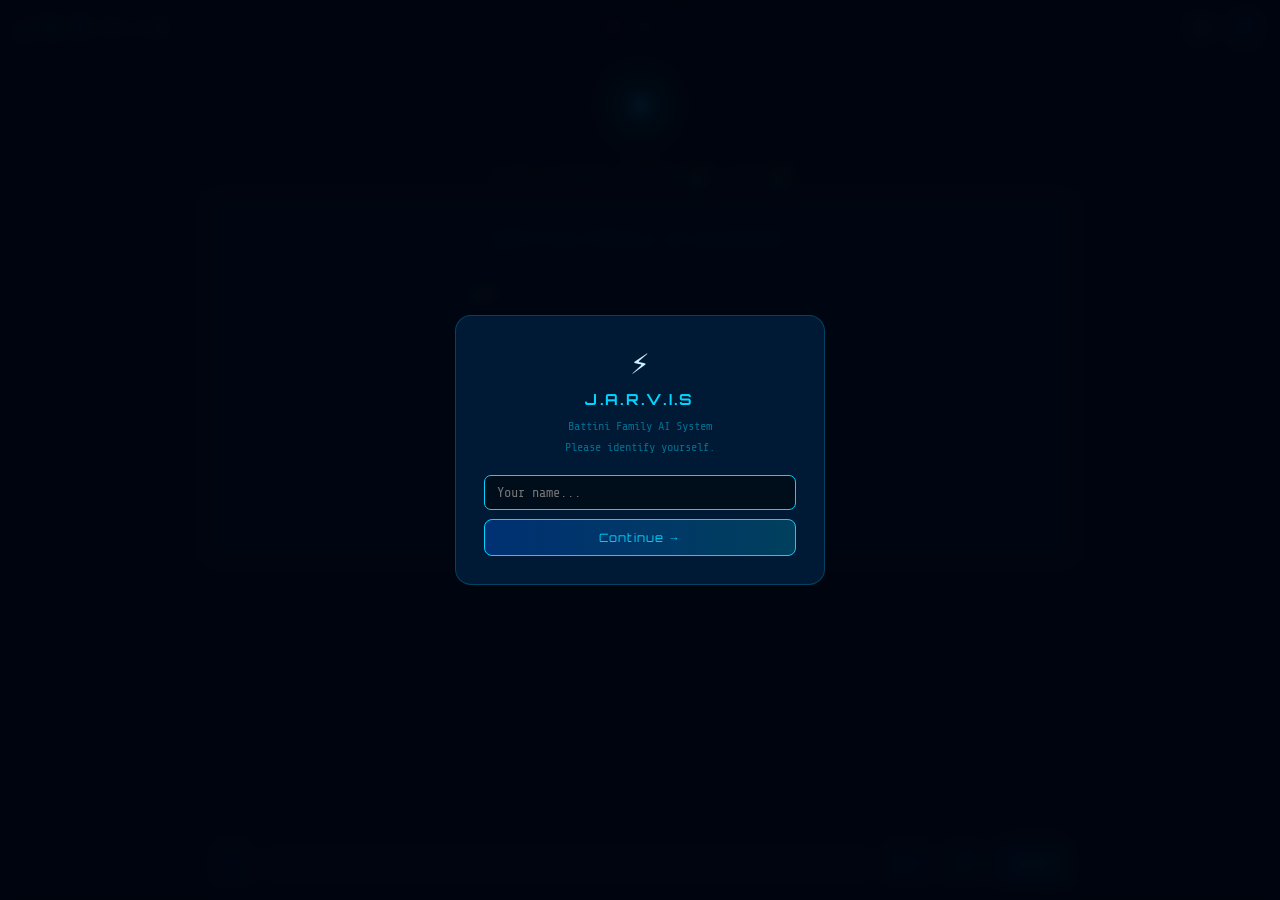
==== index.html @ 298acb07 "Update index.html to index_v7 Admin Tree added" ====
<!DOCTYPE html>
<html lang="en">
<head>
<meta charset="UTF-8">
<meta name="viewport" content="width=device-width, initial-scale=1.0">
<title>J.A.R.V.I.S — Battini Family</title>
<style>
@import url('https://fonts.googleapis.com/css2?family=Orbitron:wght@400;700;900&family=Share+Tech+Mono&display=swap');
*,*::before,*::after{box-sizing:border-box;margin:0;padding:0}
:root{
  --cyan:#00d4ff;--cyan2:#00fff7;--blue:#0066ff;--dark:#000a14;
  --panel:rgba(0,30,60,0.88);--border:rgba(0,212,255,0.22);
  --text:#c8f0ff;--dim:rgba(0,212,255,0.45);--green:#00ff88;
  --yellow:#ffd700;--red:#ff4466;--orange:#ff8c00;
}
body{background:var(--dark);color:var(--text);font-family:'Share Tech Mono',monospace;min-height:100vh;overflow-x:hidden;display:flex;flex-direction:column}
body.light-theme{--dark:#f0f4f8;--panel:rgba(255,255,255,0.92);--border:rgba(0,100,200,0.2);--text:#1a2a3a;--dim:rgba(0,100,200,0.5);--cyan:#0066cc;background:#f0f4f8}
body::before{content:'';position:fixed;inset:0;background-image:linear-gradient(rgba(0,212,255,0.035) 1px,transparent 1px),linear-gradient(90deg,rgba(0,212,255,0.035) 1px,transparent 1px);background-size:40px 40px;pointer-events:none;z-index:0;animation:gridMove 20s linear infinite}
body.light-theme::before{background-image:linear-gradient(rgba(0,100,200,0.04) 1px,transparent 1px),linear-gradient(90deg,rgba(0,100,200,0.04) 1px,transparent 1px)}
@keyframes gridMove{0%{background-position:0 0}100%{background-position:40px 40px}}
body::after{content:'';position:fixed;inset:0;background:repeating-linear-gradient(0deg,transparent,transparent 2px,rgba(0,0,0,0.04) 2px,rgba(0,0,0,0.04) 4px);pointer-events:none;z-index:1}

/* ── Header ── */
header{position:relative;z-index:10;padding:0 16px;height:54px;display:flex;align-items:center;justify-content:space-between;border-bottom:1px solid var(--border);background:rgba(0,5,15,0.97);backdrop-filter:blur(14px);flex-shrink:0}
body.light-theme header{background:rgba(230,240,255,0.97)}
.logo{font-family:'Orbitron',sans-serif;font-size:1.1rem;font-weight:900;letter-spacing:.28em;background:linear-gradient(90deg,var(--cyan),var(--blue));-webkit-background-clip:text;-webkit-text-fill-color:transparent}
.hdr-center{display:flex;align-items:center;gap:10px;font-size:.6rem;color:var(--dim);letter-spacing:.1em}
.dot-status{width:7px;height:7px;border-radius:50%;background:var(--green);box-shadow:0 0 7px var(--green);animation:pulse 2s infinite}
.dot-status.off{background:var(--red);box-shadow:0 0 7px var(--red);animation:none}
@keyframes pulse{0%,100%{opacity:1}50%{opacity:.4}}
.hdr-right{display:flex;align-items:center;gap:10px}
.menu-btn{width:38px;height:38px;border-radius:9px;border:1px solid var(--border);background:rgba(0,30,60,.8);color:var(--cyan);font-size:1.1rem;cursor:pointer;display:flex;align-items:center;justify-content:center;transition:all .2s;flex-shrink:0}
.menu-btn:hover{border-color:var(--cyan);background:rgba(0,212,255,.1);box-shadow:0 0 14px rgba(0,212,255,.2)}
.theme-btn{width:34px;height:34px;border-radius:8px;border:1px solid var(--border);background:rgba(0,30,60,.6);color:var(--dim);font-size:.85rem;cursor:pointer;display:flex;align-items:center;justify-content:center;transition:all .2s}
.theme-btn:hover{border-color:var(--cyan);color:var(--cyan)}

/* ── Side Drawer ── */
.drawer-overlay{position:fixed;inset:0;background:rgba(0,5,15,.7);z-index:190;display:none;backdrop-filter:blur(4px)}
.drawer-overlay.open{display:block}
.drawer{position:fixed;right:0;top:0;height:100vh;width:300px;background:rgba(0,8,22,.99);border-left:1px solid var(--border);z-index:195;transform:translateX(100%);transition:transform .28s cubic-bezier(.4,0,.2,1);display:flex;flex-direction:column;overflow:hidden}
.drawer.open{transform:none}
.drawer-head{padding:16px 18px;border-bottom:1px solid var(--border);display:flex;align-items:center;justify-content:space-between;flex-shrink:0}
.drawer-title{font-family:'Orbitron',sans-serif;font-size:.78rem;color:var(--cyan);letter-spacing:.15em}
.drawer-close{width:32px;height:32px;border-radius:7px;border:1px solid var(--border);background:none;color:var(--dim);font-size:1rem;cursor:pointer;display:flex;align-items:center;justify-content:center;transition:all .2s}
.drawer-close:hover{border-color:var(--red);color:var(--red)}
.drawer-body{flex:1;overflow-y:auto;padding:14px;scrollbar-width:thin;scrollbar-color:var(--border) transparent}
.drawer-section{margin-bottom:20px}
.drawer-section-title{font-size:.58rem;color:var(--dim);letter-spacing:.18em;padding:0 4px;margin-bottom:8px;text-transform:uppercase}
.drawer-items{display:flex;flex-direction:column;gap:4px}
.di{display:flex;align-items:center;gap:12px;padding:11px 13px;border-radius:10px;border:1px solid transparent;cursor:pointer;transition:all .18s}
.di:hover{background:rgba(0,212,255,.06);border-color:rgba(0,212,255,.15)}
.di:active{background:rgba(0,212,255,.1)}
.di-icon{font-size:1.05rem;width:24px;text-align:center;flex-shrink:0}
.di-label{font-size:.78rem;color:var(--text);flex:1}
.di-desc{font-size:.6rem;color:var(--dim);margin-top:2px}
.di.active-item{background:rgba(0,212,255,.07);border-color:rgba(0,212,255,.2)}
.di.admin-item{border-color:rgba(255,215,0,.1)}
.di.admin-item .di-label{color:var(--yellow)}
.di.admin-item:hover{background:rgba(255,215,0,.06);border-color:rgba(255,215,0,.25)}
.drawer-divider{height:1px;background:var(--border);margin:4px 0 16px}
.drawer-user{padding:12px 14px;background:rgba(0,212,255,.04);border:1px solid var(--border);border-radius:10px;margin-bottom:14px;display:flex;align-items:center;gap:11px}
.drawer-avatar{width:36px;height:36px;border-radius:50%;border:1px solid var(--cyan);background:rgba(0,212,255,.1);display:flex;align-items:center;justify-content:center;font-size:1rem;flex-shrink:0}
.drawer-user-info{}
.drawer-user-name{font-size:.78rem;color:var(--cyan);font-family:'Orbitron',monospace;letter-spacing:.06em}
.drawer-user-sub{font-size:.6rem;color:var(--dim);margin-top:2px}

/* ── Status row (inline in header) ── */
.status-row{display:flex;gap:8px;align-items:center;font-size:.6rem;color:var(--dim);letter-spacing:.07em}
.hbtn{display:none} /* hide old hbtns */

/* ── Modals ── */
.modal-overlay{position:fixed;inset:0;background:rgba(0,5,15,0.9);z-index:200;display:none;align-items:center;justify-content:center;backdrop-filter:blur(6px)}
.modal-overlay.open{display:flex}
.modal-box{background:rgba(0,15,35,0.98);border:1px solid var(--border);border-radius:14px;width:90%;max-width:460px;max-height:85vh;overflow:hidden;display:flex;flex-direction:column;box-shadow:0 0 50px rgba(0,212,255,.12);animation:slideIn .2s ease-out}
@keyframes slideIn{from{opacity:0;transform:translateY(-12px)}to{opacity:1;transform:none}}
.modal-head{padding:14px 18px;border-bottom:1px solid var(--border);display:flex;align-items:center;justify-content:space-between;flex-shrink:0}
.modal-title{font-family:'Orbitron',sans-serif;font-size:.82rem;color:var(--cyan);letter-spacing:.12em}
.modal-body{padding:16px 18px;overflow-y:auto;display:flex;flex-direction:column;gap:14px;scrollbar-width:thin;scrollbar-color:var(--border) transparent}
.close-btn{background:none;border:none;color:var(--dim);font-size:1.1rem;cursor:pointer;padding:0 4px;transition:color .2s}
.close-btn:hover{color:var(--red)}

/* ── Voice Engine ── */
.voice-list{display:flex;flex-direction:column;gap:5px;max-height:200px;overflow-y:auto;scrollbar-width:thin;scrollbar-color:var(--border) transparent}
.vi{display:flex;align-items:center;gap:8px;padding:8px 10px;border-radius:7px;cursor:pointer;border:1px solid transparent;transition:all .15s;background:rgba(0,0,0,.3)}
.vi:hover{border-color:rgba(0,212,255,.2);background:rgba(0,212,255,.05)}
.vi.sel{border-color:var(--cyan);background:rgba(0,212,255,.08)}
.vi-radio{width:9px;height:9px;border-radius:50%;border:1px solid var(--border);flex-shrink:0;transition:all .15s}
.vi.sel .vi-radio{background:var(--cyan);box-shadow:0 0 6px var(--cyan)}
.vi-info{flex:1;min-width:0}
.vi-name{font-size:.76rem;color:var(--text);white-space:nowrap;overflow:hidden;text-overflow:ellipsis}
.vi-meta{font-size:.6rem;color:var(--dim);margin-top:1px}
.vi-test{background:none;border:1px solid rgba(0,212,255,.2);border-radius:4px;color:var(--dim);font-size:.58rem;padding:2px 6px;cursor:pointer;font-family:'Share Tech Mono',monospace;transition:all .15s}
.vi-test:hover{border-color:var(--cyan);color:var(--cyan)}
.badge{font-size:.52rem;padding:2px 5px;border-radius:8px;flex-shrink:0}
.badge.best{background:rgba(0,255,136,.12);color:var(--green);border:1px solid rgba(0,255,136,.25)}
.badge.good{background:rgba(255,215,0,.1);color:var(--yellow);border:1px solid rgba(255,215,0,.2)}
.sec-label{font-size:.63rem;color:var(--dim);letter-spacing:.13em;margin-bottom:6px}
.slider-row{display:flex;align-items:center;gap:8px}
.slider-label{font-size:.67rem;color:var(--dim);min-width:55px}
.slider-val{font-size:.67rem;color:var(--cyan);min-width:28px;text-align:right}
input[type=range]{flex:1;-webkit-appearance:none;height:3px;background:linear-gradient(90deg,var(--cyan) var(--pct,50%),rgba(0,212,255,.15) var(--pct,50%));border-radius:3px;outline:none;cursor:pointer}
input[type=range]::-webkit-slider-thumb{-webkit-appearance:none;width:13px;height:13px;border-radius:50%;background:var(--cyan);box-shadow:0 0 5px var(--cyan);cursor:pointer}
.apply-btn{width:100%;padding:10px;background:linear-gradient(90deg,rgba(0,80,200,.3),rgba(0,212,255,.2));border:1px solid var(--cyan);border-radius:8px;color:var(--cyan);font-family:'Orbitron',sans-serif;font-size:.7rem;letter-spacing:.1em;cursor:pointer;transition:all .2s}
.apply-btn:hover{background:rgba(0,212,255,.2);box-shadow:0 0 16px rgba(0,212,255,.2)}

/* ── Owner Setup ── */
.owner-modal{position:fixed;inset:0;background:rgba(0,5,15,.93);z-index:300;display:flex;align-items:center;justify-content:center;backdrop-filter:blur(8px)}
.owner-card{background:var(--panel);border:1px solid var(--border);border-radius:16px;padding:28px;max-width:370px;width:90%;text-align:center}
.owner-card h2{font-family:'Orbitron',sans-serif;color:var(--cyan);font-size:.95rem;letter-spacing:.15em;margin-bottom:7px}
.owner-card p{color:var(--dim);font-size:.75rem;margin-bottom:18px;line-height:1.7}
.owner-input{width:100%;background:rgba(0,0,0,.5);border:1px solid var(--border);border-radius:7px;color:var(--cyan2);font-family:'Share Tech Mono',monospace;font-size:.85rem;padding:9px 12px;outline:none;margin-bottom:9px}
.owner-input:focus{border-color:var(--cyan)}
.owner-btn{width:100%;padding:10px;background:linear-gradient(90deg,rgba(0,100,255,.3),rgba(0,212,255,.2));border:1px solid var(--cyan);border-radius:8px;color:var(--cyan);font-family:'Orbitron',sans-serif;font-size:.72rem;letter-spacing:.1em;cursor:pointer;transition:all .2s}
.owner-btn:hover{background:rgba(0,212,255,.2);box-shadow:0 0 20px rgba(0,212,255,.2)}

/* ── Main ── */
main{flex:1;display:flex;flex-direction:column;max-width:900px;width:100%;margin:0 auto;padding:12px 14px;gap:10px;position:relative;z-index:5}
.arc-reactor{display:flex;justify-content:center;padding:4px 0 0}
.reactor-ring{width:70px;height:70px;border-radius:50%;border:2px solid var(--cyan);display:flex;align-items:center;justify-content:center;position:relative;animation:reactorGlow 3s ease-in-out infinite}
@keyframes reactorGlow{0%,100%{box-shadow:0 0 18px rgba(0,212,255,.3),inset 0 0 12px rgba(0,212,255,.1)}50%{box-shadow:0 0 42px rgba(0,212,255,.6),inset 0 0 28px rgba(0,212,255,.2)}}
.reactor-ring::before{content:'';position:absolute;inset:6px;border-radius:50%;border:1px solid rgba(0,212,255,.3)}
.reactor-core{width:25px;height:25px;border-radius:50%;background:radial-gradient(circle,#fff 0%,var(--cyan2) 30%,var(--blue) 70%,transparent 100%);box-shadow:0 0 18px var(--cyan2),0 0 36px var(--cyan)}
.reactor-ring.talking .reactor-core{animation:talkPulse .22s ease-in-out infinite alternate}
@keyframes talkPulse{from{transform:scale(.65);box-shadow:0 0 6px var(--cyan2)}to{transform:scale(1.4);box-shadow:0 0 32px var(--cyan2),0 0 55px var(--cyan)}}

.device-badge{text-align:center;font-size:.65rem;color:var(--dim);letter-spacing:.1em}
.device-badge span{color:var(--cyan)}
.admin-badge{display:inline-block;background:rgba(255,215,0,.1);border:1px solid rgba(255,215,0,.3);color:var(--yellow);font-size:.58rem;padding:1px 7px;border-radius:10px;margin-left:6px;letter-spacing:.08em}
.stats{display:flex;gap:12px;justify-content:center;font-size:.6rem;color:var(--dim);letter-spacing:.07em;flex-wrap:wrap}
.stats .val{color:var(--cyan)}

/* ── Chat ── */
.chat-window{flex:1;background:var(--panel);border:1px solid var(--border);border-radius:11px;padding:14px;min-height:280px;max-height:370px;overflow-y:auto;display:flex;flex-direction:column;gap:10px;backdrop-filter:blur(10px);scrollbar-width:thin;scrollbar-color:var(--border) transparent}
.chat-window::-webkit-scrollbar{width:3px}.chat-window::-webkit-scrollbar-thumb{background:var(--border);border-radius:3px}
.msg{display:flex;flex-direction:column;gap:4px;animation:msgIn .3s ease-out}
@keyframes msgIn{from{opacity:0;transform:translateY(7px)}to{opacity:1;transform:none}}
.msg-row{display:flex;gap:9px;align-items:flex-start}
.msg-label{font-family:'Orbitron',sans-serif;font-size:.56rem;font-weight:700;letter-spacing:.14em;padding-top:3px;min-width:54px;flex-shrink:0}
.msg.user .msg-label{color:#88ccff}.msg.jarvis .msg-label{color:var(--cyan)}
.msg-text{font-size:.83rem;line-height:1.65;color:var(--text)}
.msg.jarvis .msg-text{color:#e8f8ff}
.msg-feedback{display:flex;gap:6px;padding-left:63px;margin-top:2px}
.fb-btn{background:none;border:1px solid rgba(0,212,255,.15);border-radius:5px;color:var(--dim);font-size:.68rem;padding:2px 8px;cursor:pointer;transition:all .15s}
.fb-btn:hover{border-color:var(--cyan);color:var(--cyan)}
.fb-btn.active-pos{border-color:var(--green);color:var(--green);background:rgba(0,255,136,.08)}
.fb-btn.active-neg{border-color:var(--red);color:var(--red);background:rgba(255,68,102,.08)}
.thinking-dots span{animation:blink 1.2s ease-in-out infinite;color:var(--cyan)}
.thinking-dots span:nth-child(2){animation-delay:.2s}.thinking-dots span:nth-child(3){animation-delay:.4s}
@keyframes blink{0%,80%,100%{opacity:.2}40%{opacity:1}}

/* ── Reminder Toast ── */
.reminder-toast{position:fixed;top:70px;right:16px;z-index:500;display:flex;flex-direction:column;gap:8px;max-width:300px}
.toast{background:rgba(0,15,35,.97);border:1px solid var(--yellow);border-radius:10px;padding:12px 14px;animation:toastIn .3s ease-out;box-shadow:0 0 20px rgba(255,215,0,.2)}
@keyframes toastIn{from{opacity:0;transform:translateX(20px)}to{opacity:1;transform:none}}
.toast-title{font-family:'Orbitron',sans-serif;font-size:.62rem;color:var(--yellow);letter-spacing:.1em;margin-bottom:4px}
.toast-text{font-size:.75rem;color:var(--text);line-height:1.5}
.toast-close{position:absolute;top:8px;right:10px;background:none;border:none;color:var(--dim);cursor:pointer;font-size:.9rem}

/* ── Speaking ── */
.speaking-row{display:flex;align-items:center;justify-content:center;gap:10px;min-height:22px}
.speaking-indicator{display:none;align-items:center;gap:6px;font-size:.63rem;color:var(--cyan);letter-spacing:.1em}
.speaking-indicator.active{display:flex}
.voice-bars{display:flex;gap:3px;align-items:center;height:16px}
.voice-bar{width:3px;background:var(--cyan);border-radius:2px;transition:height .1s}

/* ── Image Preview ── */
.img-preview{display:none;position:relative;margin:4px 0}
.img-preview img{max-height:80px;border-radius:7px;border:1px solid var(--border)}
.img-preview .remove-img{position:absolute;top:2px;right:2px;background:rgba(255,68,102,.8);border:none;border-radius:50%;width:18px;height:18px;color:#fff;font-size:.65rem;cursor:pointer;display:flex;align-items:center;justify-content:center}

/* ── Quick Commands ── */
.quick-cmds{display:none} /* hidden — moved to drawer */
.qbtn{display:none}

/* ── FAB (floating action) ── */
.fab-wrap{display:flex;align-items:center;gap:8px;flex-shrink:0}
.fab{width:42px;height:42px;border-radius:11px;border:1px solid var(--border);background:rgba(0,30,60,.9);color:var(--cyan);font-size:1.15rem;cursor:pointer;display:flex;align-items:center;justify-content:center;transition:all .2s;flex-shrink:0}
.fab:hover{border-color:var(--cyan);background:rgba(0,212,255,.1);box-shadow:0 0 14px rgba(0,212,255,.2)}

/* ── Shortcut Grid (pops up above input) ── */
.shortcut-tray{position:fixed;bottom:70px;left:50%;transform:translateX(-50%) translateY(12px);width:calc(100% - 28px);max-width:860px;background:rgba(0,8,22,.98);border:1px solid var(--border);border-radius:16px;padding:16px;z-index:160;display:none;grid-template-columns:repeat(4,1fr);gap:8px;box-shadow:0 -4px 40px rgba(0,212,255,.1);backdrop-filter:blur(14px);animation:trayUp .2s ease-out}
@keyframes trayUp{from{opacity:0;transform:translateX(-50%) translateY(18px)}to{opacity:1;transform:translateX(-50%) translateY(0)}}
.shortcut-tray.open{display:grid}
.st-item{display:flex;flex-direction:column;align-items:center;gap:5px;padding:11px 6px;border-radius:11px;border:1px solid rgba(0,212,255,.1);background:rgba(0,25,55,.6);cursor:pointer;transition:all .18s}
.st-item:hover{border-color:rgba(0,212,255,.3);background:rgba(0,212,255,.07)}
.st-icon{font-size:1.2rem}
.st-label{font-size:.58rem;color:var(--dim);text-align:center;letter-spacing:.05em;white-space:nowrap}
.st-item:hover .st-label{color:var(--cyan)}

/* ── Input Bar ── */
.input-bar{position:fixed;bottom:0;left:0;right:0;z-index:100;padding:10px 14px 14px;background:rgba(0,5,15,.97);border-top:1px solid var(--border);backdrop-filter:blur(14px)}
.input-area{display:flex;gap:8px;align-items:center;max-width:860px;margin:0 auto}
#textInput{flex:1;background:rgba(0,20,45,.9);border:1px solid var(--border);border-radius:12px;color:var(--cyan2);font-family:'Share Tech Mono',monospace;font-size:.88rem;padding:12px 16px;outline:none;transition:all .2s;caret-color:var(--cyan)}
#textInput::placeholder{color:rgba(0,212,255,.25)}
#textInput:focus{border-color:var(--cyan);box-shadow:0 0 0 3px rgba(0,212,255,.07)}
.btn{width:44px;height:44px;border:1px solid var(--border);border-radius:11px;background:rgba(0,30,60,.9);color:var(--cyan);font-size:1rem;cursor:pointer;transition:all .2s;display:flex;align-items:center;justify-content:center;flex-shrink:0}
.btn:hover:not(:disabled){background:rgba(0,212,255,.1);border-color:var(--cyan);box-shadow:0 0 12px rgba(0,212,255,.15)}
.btn:disabled{opacity:.35;cursor:not-allowed}
#sendBtn{width:auto;padding:0 18px;font-family:'Orbitron',sans-serif;font-size:.65rem;font-weight:700;letter-spacing:.1em;background:linear-gradient(90deg,rgba(0,80,200,.4),rgba(0,212,255,.25));border-color:var(--cyan)}
#sendBtn:hover{background:linear-gradient(90deg,rgba(0,80,200,.6),rgba(0,212,255,.4));box-shadow:0 0 20px rgba(0,212,255,.2)}
#voiceBtn.listening{background:rgba(0,212,255,.15);border-color:var(--cyan);animation:vpulse 1s ease-in-out infinite}
@keyframes vpulse{0%,100%{box-shadow:0 0 7px rgba(0,212,255,.2)}50%{box-shadow:0 0 22px rgba(0,212,255,.5)}}
.img-btn{font-size:.95rem}

/* ── Panels (Todos / Notes / Memory) ── */
.side-panel{position:fixed;right:0;top:0;height:100vh;width:340px;background:rgba(0,12,28,.97);border-left:1px solid var(--border);z-index:150;transform:translateX(100%);transition:transform .3s ease;display:flex;flex-direction:column;backdrop-filter:blur(10px)}
.side-panel.open{transform:none}
.panel-head{padding:14px 16px;border-bottom:1px solid var(--border);display:flex;align-items:center;justify-content:space-between;flex-shrink:0}
.panel-title{font-family:'Orbitron',sans-serif;font-size:.78rem;color:var(--cyan);letter-spacing:.1em}
.panel-body{flex:1;overflow-y:auto;padding:14px;display:flex;flex-direction:column;gap:10px;scrollbar-width:thin;scrollbar-color:var(--border) transparent}
.todo-item{display:flex;align-items:center;gap:10px;padding:8px 10px;background:rgba(0,30,60,.5);border:1px solid var(--border);border-radius:8px}
.todo-item.done-item{opacity:.5}
.todo-check{width:16px;height:16px;border-radius:4px;border:1px solid var(--border);cursor:pointer;display:flex;align-items:center;justify-content:center;font-size:.7rem;flex-shrink:0;transition:all .15s}
.todo-check.checked{background:var(--green);border-color:var(--green);color:#000}
.todo-text{flex:1;font-size:.78rem;color:var(--text)}
.todo-item.done-item .todo-text{text-decoration:line-through;color:var(--dim)}
.panel-input-row{display:flex;gap:8px;padding:12px 14px;border-top:1px solid var(--border);flex-shrink:0}
.panel-input{flex:1;background:rgba(0,0,0,.4);border:1px solid var(--border);border-radius:7px;color:var(--cyan2);font-family:'Share Tech Mono',monospace;font-size:.8rem;padding:8px 11px;outline:none}
.panel-input:focus{border-color:var(--cyan)}
.panel-add-btn{background:rgba(0,212,255,.1);border:1px solid var(--cyan);border-radius:7px;color:var(--cyan);font-size:.75rem;padding:0 12px;cursor:pointer;font-family:'Orbitron',sans-serif;letter-spacing:.08em;transition:all .2s}
.panel-add-btn:hover{background:rgba(0,212,255,.2)}
.note-item{padding:10px;background:rgba(0,30,60,.5);border:1px solid var(--border);border-radius:8px}
.note-title{font-size:.72rem;color:var(--cyan);margin-bottom:4px}
.note-body{font-size:.76rem;color:var(--text);line-height:1.5}
.note-date{font-size:.58rem;color:var(--dim);margin-top:4px}
.reminder-item{padding:8px 10px;background:rgba(0,30,60,.5);border:1px solid var(--border);border-radius:8px;display:flex;justify-content:space-between;align-items:center}
.reminder-text{font-size:.76rem;color:var(--text)}
.reminder-time{font-size:.62rem;color:var(--yellow)}

/* ── Admin Panel (full screen) ── */
.admin-screen{position:fixed;inset:0;background:#00050f;z-index:300;display:none;flex-direction:column;overflow:hidden}
.admin-screen.open{display:flex}
.admin-topbar{height:52px;border-bottom:1px solid rgba(255,215,0,.2);display:flex;align-items:center;padding:0 20px;gap:16px;flex-shrink:0;background:rgba(0,3,10,.98)}
.admin-topbar-title{font-family:'Orbitron',sans-serif;font-size:.85rem;color:var(--yellow);letter-spacing:.2em;flex:1}
.admin-close{width:36px;height:36px;border-radius:8px;border:1px solid rgba(255,215,0,.2);background:none;color:var(--yellow);font-size:1rem;cursor:pointer;display:flex;align-items:center;justify-content:center;transition:all .2s}
.admin-close:hover{background:rgba(255,68,102,.15);border-color:var(--red);color:var(--red)}
.admin-tabs{display:flex;gap:0;border-bottom:1px solid rgba(255,215,0,.15);flex-shrink:0;padding:0 20px;background:rgba(0,3,10,.9)}
.atab{padding:11px 18px;font-family:'Share Tech Mono',monospace;font-size:.68rem;color:rgba(255,215,0,.4);letter-spacing:.1em;cursor:pointer;border-bottom:2px solid transparent;transition:all .2s;white-space:nowrap}
.atab:hover{color:rgba(255,215,0,.7)}
.atab.on{color:var(--yellow);border-bottom-color:var(--yellow)}
.admin-content{flex:1;overflow-y:auto;padding:20px;scrollbar-width:thin;scrollbar-color:rgba(255,215,0,.2) transparent}
.admin-tab-panel{display:none}
.admin-tab-panel.on{display:block}

/* Stat cards */
.ast-grid{display:grid;grid-template-columns:repeat(4,1fr);gap:12px;margin-bottom:24px}
@media(max-width:600px){.ast-grid{grid-template-columns:repeat(2,1fr)}}
.ast-card{background:rgba(255,215,0,.04);border:1px solid rgba(255,215,0,.15);border-radius:12px;padding:16px;text-align:center;transition:all .2s}
.ast-card:hover{border-color:rgba(255,215,0,.3);background:rgba(255,215,0,.07)}
.ast-num{font-family:'Orbitron',sans-serif;font-size:1.6rem;color:var(--yellow);margin-bottom:4px}
.ast-lbl{font-size:.6rem;color:rgba(255,215,0,.5);letter-spacing:.12em}

/* User Tree */
.tree-wrap{background:rgba(0,3,10,.7);border:1px solid rgba(255,215,0,.12);border-radius:14px;padding:20px;margin-bottom:20px}
.tree-title{font-family:'Orbitron',sans-serif;font-size:.72rem;color:var(--yellow);letter-spacing:.15em;margin-bottom:18px;display:flex;align-items:center;gap:8px}
.tree-root{display:flex;flex-direction:column;gap:0}
.tree-family-node{margin-bottom:4px}
.tree-node{display:flex;align-items:center;gap:0;position:relative}
.tree-connector{display:flex;flex-direction:column;align-items:center;width:28px;flex-shrink:0}
.tree-vline{width:1px;background:rgba(255,215,0,.2);flex:1;min-height:12px}
.tree-hline{width:20px;height:1px;background:rgba(255,215,0,.2);margin-bottom:0}
.tree-dot{width:7px;height:7px;border-radius:50%;border:1px solid var(--yellow);background:rgba(255,215,0,.2);flex-shrink:0;margin:0 6px}
.tree-card{flex:1;background:rgba(255,215,0,.04);border:1px solid rgba(255,215,0,.1);border-radius:10px;padding:11px 14px;margin:3px 0;cursor:pointer;transition:all .2s;display:flex;align-items:center;gap:12px}
.tree-card:hover{border-color:rgba(255,215,0,.35);background:rgba(255,215,0,.08)}
.tree-card.online{border-color:rgba(0,255,136,.3);background:rgba(0,255,136,.04)}
.tree-card.unknown-user{border-color:rgba(255,100,0,.3);background:rgba(255,100,0,.04)}
.tc-avatar{width:36px;height:36px;border-radius:50%;display:flex;align-items:center;justify-content:center;font-size:1rem;flex-shrink:0;border:1px solid rgba(255,215,0,.2);background:rgba(255,215,0,.06)}
.tc-avatar.online-av{border-color:rgba(0,255,136,.4);background:rgba(0,255,136,.08)}
.tc-info{flex:1;min-width:0}
.tc-name{font-size:.8rem;color:var(--yellow);margin-bottom:2px;font-family:'Orbitron',sans-serif;font-size:.72rem;letter-spacing:.06em}
.tc-role{font-size:.62rem;color:rgba(255,215,0,.5);margin-bottom:3px}
.tc-device{font-size:.6rem;color:rgba(0,212,255,.5)}
.tc-right{display:flex;flex-direction:column;align-items:flex-end;gap:4px;flex-shrink:0}
.tc-badge{font-size:.55rem;padding:2px 8px;border-radius:8px;white-space:nowrap}
.tc-badge.online{background:rgba(0,255,136,.1);border:1px solid rgba(0,255,136,.25);color:#00ff88}
.tc-badge.offline{background:rgba(0,212,255,.06);border:1px solid rgba(0,212,255,.15);color:var(--dim)}
.tc-badge.admin{background:rgba(255,215,0,.12);border:1px solid rgba(255,215,0,.3);color:var(--yellow)}
.tc-badge.unknown{background:rgba(255,100,0,.1);border:1px solid rgba(255,100,0,.25);color:#ff8844}
.tc-msgs{font-size:.6rem;color:var(--dim)}
.tree-devices{margin-left:28px;display:flex;flex-direction:column;gap:3px;padding-left:14px;border-left:1px dashed rgba(255,215,0,.12)}
.td-item{display:flex;align-items:center;gap:9px;padding:7px 10px;border-radius:8px;background:rgba(0,10,25,.5);border:1px solid rgba(0,212,255,.08);transition:all .2s}
.td-item:hover{border-color:rgba(0,212,255,.2)}
.td-icon{font-size:.85rem;width:20px;text-align:center}
.td-info{flex:1;min-width:0}
.td-name{font-size:.73rem;color:var(--text)}
.td-id{font-size:.57rem;color:var(--dim);font-family:monospace}
.td-last{font-size:.57rem;color:rgba(0,212,255,.4)}
.expand-btn{background:none;border:1px solid rgba(255,215,0,.15);border-radius:5px;color:rgba(255,215,0,.5);font-size:.6rem;padding:2px 7px;cursor:pointer;transition:all .2s;white-space:nowrap}
.expand-btn:hover{border-color:var(--yellow);color:var(--yellow)}

/* Controls */
.admin-controls{display:grid;grid-template-columns:1fr 1fr;gap:10px;margin-bottom:20px}
@media(max-width:500px){.admin-controls{grid-template-columns:1fr}}
.ac-btn{padding:13px 16px;border-radius:11px;border:1px solid rgba(255,215,0,.18);background:rgba(255,215,0,.04);color:rgba(255,215,0,.8);font-family:'Share Tech Mono',monospace;font-size:.72rem;cursor:pointer;transition:all .2s;text-align:left;display:flex;align-items:center;gap:10px}
.ac-btn:hover{border-color:rgba(255,215,0,.4);background:rgba(255,215,0,.09)}
.ac-btn.danger{border-color:rgba(255,68,102,.2);color:rgba(255,68,102,.8)}
.ac-btn.danger:hover{background:rgba(255,68,102,.08);border-color:var(--red)}
.ac-btn-icon{font-size:1.1rem;flex-shrink:0}
.ac-btn-text{}
.ac-btn-label{font-size:.73rem;margin-bottom:2px}
.ac-btn-sub{font-size:.6rem;color:rgba(255,255,255,.3)}
.announce-box{background:rgba(255,215,0,.04);border:1px solid rgba(255,215,0,.15);border-radius:12px;padding:16px;margin-bottom:20px}
.announce-title{font-family:'Orbitron',sans-serif;font-size:.7rem;color:var(--yellow);letter-spacing:.12em;margin-bottom:12px}
.announce-input{width:100%;background:rgba(0,0,0,.4);border:1px solid rgba(255,215,0,.2);border-radius:8px;color:#ffe066;font-family:'Share Tech Mono',monospace;font-size:.82rem;padding:10px 13px;outline:none;margin-bottom:10px;resize:none}
.announce-input:focus{border-color:var(--yellow)}
.announce-send{padding:10px 20px;background:rgba(255,215,0,.12);border:1px solid rgba(255,215,0,.3);border-radius:8px;color:var(--yellow);font-family:'Orbitron',sans-serif;font-size:.65rem;letter-spacing:.1em;cursor:pointer;transition:all .2s}
.announce-send:hover{background:rgba(255,215,0,.22)}

/* stat section */
.admin-section{padding:12px;background:rgba(255,215,0,.04);border:1px solid rgba(255,215,0,.15);border-radius:10px}
.admin-section h3{font-family:'Orbitron',sans-serif;font-size:.7rem;color:var(--yellow);letter-spacing:.12em;margin-bottom:10px}
.admin-btn{width:100%;padding:8px;background:rgba(255,215,0,.08);border:1px solid rgba(255,215,0,.2);border-radius:7px;color:var(--yellow);font-family:'Share Tech Mono',monospace;font-size:.72rem;cursor:pointer;margin-bottom:6px;transition:all .2s;text-align:left}
.admin-btn:hover{background:rgba(255,215,0,.15);border-color:var(--yellow)}
.stat-grid{display:grid;grid-template-columns:1fr 1fr;gap:8px}
.stat-box{background:rgba(0,30,60,.5);border:1px solid var(--border);border-radius:8px;padding:10px;text-align:center}
.stat-num{font-family:'Orbitron',sans-serif;font-size:1.2rem;color:var(--cyan)}
.stat-lbl{font-size:.58rem;color:var(--dim);margin-top:3px}

/* ── Private Mode indicator ── */
.private-indicator{display:none;align-items:center;gap:5px;font-size:.62rem;color:var(--orange);letter-spacing:.08em}
.private-indicator.active{display:flex}


/* ── Music ── */
.music-menu-overlay{position:fixed;inset:0;background:rgba(0,5,15,.88);z-index:170;display:none;align-items:flex-end;justify-content:center;backdrop-filter:blur(7px)}
.music-menu-overlay.open{display:flex}
.music-menu-card{background:rgba(0,10,25,.99);border:1px solid var(--border);border-radius:18px 18px 0 0;width:100%;max-width:520px;padding:22px 18px 34px;animation:slideUp .25s ease-out}
@keyframes slideUp{from{transform:translateY(40px);opacity:0}to{transform:none;opacity:1}}
.music-menu-title{font-family:'Orbitron',sans-serif;font-size:.88rem;color:var(--cyan);letter-spacing:.16em;text-align:center;margin-bottom:5px}
.music-menu-sub{font-size:.68rem;color:var(--dim);text-align:center;margin-bottom:20px}
.music-options{display:flex;flex-direction:column;gap:10px}
.music-option{display:flex;align-items:center;gap:14px;padding:15px 16px;background:rgba(0,30,60,.6);border:1px solid var(--border);border-radius:12px;cursor:pointer;transition:all .2s}
.music-option:hover{border-color:var(--cyan);background:rgba(0,212,255,.07);transform:translateX(5px)}
.mo-icon{font-size:1.5rem;width:38px;text-align:center;flex-shrink:0}
.mo-info{flex:1}
.mo-name{font-family:'Orbitron',sans-serif;font-size:.74rem;color:var(--cyan);letter-spacing:.08em;margin-bottom:3px}
.mo-desc{font-size:.66rem;color:var(--dim);line-height:1.5}
.mo-arrow{color:var(--border);font-size:1rem;flex-shrink:0}
.music-option:hover .mo-arrow{color:var(--cyan)}
.music-screen{position:fixed;inset:0;background:rgba(0,8,20,.98);z-index:175;display:none;flex-direction:column}
.music-screen.open{display:flex}
.ms-head{padding:13px 16px;border-bottom:1px solid var(--border);display:flex;align-items:center;gap:12px;flex-shrink:0;background:rgba(0,5,15,.95)}
.ms-back{background:rgba(0,30,60,.8);border:1px solid var(--border);border-radius:7px;color:var(--cyan);font-size:.78rem;padding:6px 13px;cursor:pointer;font-family:'Share Tech Mono',monospace;transition:all .2s}
.ms-back:hover{border-color:var(--cyan)}
.ms-title{font-family:'Orbitron',sans-serif;font-size:.8rem;color:var(--cyan);letter-spacing:.12em;flex:1}
.ms-body{flex:1;overflow-y:auto;padding:16px;display:flex;flex-direction:column;gap:14px;scrollbar-width:thin;scrollbar-color:var(--border) transparent}
.vsbar{display:flex;align-items:center;gap:11px;background:rgba(0,30,60,.7);border:1px solid var(--border);border-radius:13px;padding:12px 14px;transition:border-color .2s}
.vsbar.on{border-color:var(--cyan);box-shadow:0 0 20px rgba(0,212,255,.12)}
.vsb-mic{width:44px;height:44px;border-radius:50%;border:2px solid var(--cyan);background:rgba(0,212,255,.1);display:flex;align-items:center;justify-content:center;font-size:1.15rem;cursor:pointer;transition:all .2s;flex-shrink:0}
.vsb-mic:hover,.vsb-mic.on{background:rgba(0,212,255,.22);box-shadow:0 0 18px rgba(0,212,255,.35)}
.vsb-mic.on{animation:micGlow .7s ease-in-out infinite alternate}
@keyframes micGlow{from{box-shadow:0 0 8px rgba(0,212,255,.3)}to{box-shadow:0 0 26px rgba(0,212,255,.75)}}
.vsb-mid{flex:1;min-width:0}
.vsb-lbl{font-size:.6rem;color:var(--dim);letter-spacing:.1em;margin-bottom:4px}
.vsb-q{font-size:.88rem;color:var(--cyan2);min-height:22px;white-space:nowrap;overflow:hidden;text-overflow:ellipsis}
.vsb-go{background:linear-gradient(90deg,rgba(0,80,200,.4),rgba(0,212,255,.2));border:1px solid var(--cyan);border-radius:8px;color:var(--cyan);font-family:'Orbitron',sans-serif;font-size:.6rem;padding:9px 12px;cursor:pointer;letter-spacing:.08em;white-space:nowrap;display:none;transition:all .2s}
.vsb-go:hover{background:rgba(0,212,255,.25)}
.chips{display:flex;flex-wrap:wrap;gap:7px}
.chip{background:rgba(0,30,60,.6);border:1px solid rgba(0,212,255,.13);border-radius:20px;color:var(--dim);font-family:'Share Tech Mono',monospace;font-size:.67rem;padding:5px 13px;cursor:pointer;transition:all .2s;white-space:nowrap}
.chip:hover{border-color:var(--cyan);color:var(--cyan2);background:rgba(0,212,255,.08)}
.ms-input{width:100%;background:rgba(0,0,0,.5);border:1px solid var(--border);border-radius:9px;color:var(--cyan2);font-family:'Share Tech Mono',monospace;font-size:.85rem;padding:11px 14px;outline:none;transition:border-color .2s}
.ms-input:focus{border-color:var(--cyan)}
.ms-row{display:flex;gap:8px}
.ms-btn{background:rgba(0,212,255,.1);border:1px solid var(--cyan);border-radius:9px;color:var(--cyan);font-family:'Orbitron',sans-serif;font-size:.62rem;padding:0 16px;cursor:pointer;letter-spacing:.08em;white-space:nowrap;transition:all .2s}
.ms-btn:hover{background:rgba(0,212,255,.2)}
.ms-btn.yt{background:rgba(255,68,68,.12);border-color:rgba(255,68,68,.4);color:#ff6666}
.ms-btn.yt:hover{background:rgba(255,68,68,.2)}
.np-box{background:rgba(0,212,255,.05);border:1px solid rgba(0,212,255,.18);border-radius:13px;padding:14px;display:none;flex-direction:column;gap:10px}
.np-box.on{display:flex}
.np-top{display:flex;align-items:center;gap:12px}
.np-art{width:54px;height:54px;border-radius:9px;background:rgba(0,30,60,.8);flex-shrink:0;object-fit:cover}
.np-inf{flex:1;min-width:0}
.np-song{font-size:.84rem;color:var(--text);white-space:nowrap;overflow:hidden;text-overflow:ellipsis}
.np-artist{font-size:.64rem;color:var(--dim);margin-top:2px}
.np-badge{font-size:.57rem;padding:2px 8px;border-radius:8px;background:rgba(0,255,136,.1);border:1px solid rgba(0,255,136,.2);color:#00ff88;flex-shrink:0;white-space:nowrap}
audio.jarvis-audio{width:100%;accent-color:var(--cyan)}
.np-ctrl{display:flex;gap:8px;justify-content:center}
.npc{background:rgba(0,30,60,.7);border:1px solid var(--border);border-radius:8px;color:var(--cyan);font-size:.9rem;padding:7px 16px;cursor:pointer;transition:all .18s}
.npc:hover{border-color:var(--cyan);background:rgba(0,212,255,.12)}
.np-note{font-size:.59rem;color:var(--dim);text-align:center}
.song-list{display:flex;flex-direction:column;gap:8px}
.si{display:flex;align-items:center;gap:11px;padding:11px 13px;background:rgba(0,25,55,.6);border:1px solid var(--border);border-radius:11px;transition:all .2s}
.si:hover{border-color:rgba(0,212,255,.3);background:rgba(0,212,255,.05)}
.si-art{width:46px;height:46px;border-radius:7px;object-fit:cover;flex-shrink:0;background:rgba(0,30,60,.8)}
.si-inf{flex:1;min-width:0}
.si-name{font-size:.79rem;color:var(--text);white-space:nowrap;overflow:hidden;text-overflow:ellipsis;margin-bottom:3px}
.si-meta{font-size:.62rem;color:var(--dim)}
.si-btns{display:flex;gap:6px;flex-shrink:0}
.sib{background:none;border:1px solid var(--border);border-radius:6px;font-size:.67rem;padding:4px 9px;cursor:pointer;transition:all .15s;font-family:'Share Tech Mono',monospace;white-space:nowrap}
.sib.p{color:#00ff88;border-color:rgba(0,255,136,.25)}.sib.p:hover{background:rgba(0,255,136,.08);border-color:#00ff88}
.sib.y{color:#ff6666;border-color:rgba(255,68,68,.25)}.sib.y:hover{background:rgba(255,68,68,.08);border-color:#ff4444}

main{padding-bottom:80px}
@media(max-width:480px){.logo{font-size:.95rem}.chat-window{min-height:300px;max-height:calc(100vh - 220px)}.side-panel{width:100%}.shortcut-tray{grid-template-columns:repeat(4,1fr)}}
</style>
</head>
<body>

<!-- Owner Setup -->
<div class="owner-modal" id="ownerModal">

  <!-- Step 1: Name entry -->
  <div class="owner-card" id="setupStep1">
    <div style="font-size:2rem;margin-bottom:8px">⚡</div>
    <h2>J.A.R.V.I.S</h2>
    <p>Battini Family AI System<br>Please identify yourself.</p>
    <input class="owner-input" id="ownerName" placeholder="Your name..." maxlength="30" autofocus/>
    <button class="owner-btn" onclick="checkIdentity()">Continue →</button>
  </div>

  <!-- Step 2a: Known family — confirm device name -->
  <div class="owner-card" id="setupStep2Known" style="display:none">
    <div style="font-size:2rem;margin-bottom:8px" id="knownEmoji">👋</div>
    <h2 id="knownTitle">Welcome!</h2>
    <p id="knownSubtitle">Good to have you. What should I call this device?</p>
    <input class="owner-input" id="deviceNick" placeholder="Device name (e.g. Dad's Samsung)" maxlength="40"/>
    <button class="owner-btn" id="knownConfirmBtn" onclick="confirmKnown()">⚡ Start JARVIS</button>
  </div>

  <!-- Step 2b: Unknown user — questioning flow -->
  <div class="owner-card" id="setupStep2Unknown" style="display:none">
    <div style="font-size:1.8rem;margin-bottom:8px">🔍</div>
    <h2>Hold On...</h2>
    <p id="unknownQ1">I don't recognise you. How do you know the Battini family?</p>
    <div id="relationBtns" style="display:flex;flex-direction:column;gap:8px;margin-bottom:12px">
      <button class="owner-btn" style="background:rgba(0,212,255,.08);font-size:.7rem" onclick="setRelation('relative')">👨‍👩‍👧 Relative / Extended family</button>
      <button class="owner-btn" style="background:rgba(0,212,255,.08);font-size:.7rem" onclick="setRelation('friend')">🤝 Friend of the family</button>
      <button class="owner-btn" style="background:rgba(0,212,255,.08);font-size:.7rem" onclick="setRelation('guest')">🏠 Guest / Visitor</button>
      <button class="owner-btn" style="background:rgba(0,212,255,.08);font-size:.7rem" onclick="setRelation('other')">❓ Other</button>
    </div>
  </div>

  <!-- Step 3: Unknown — relation details -->
  <div class="owner-card" id="setupStep3Unknown" style="display:none">
    <div style="font-size:1.8rem;margin-bottom:8px">📝</div>
    <h2>One More Thing</h2>
    <p id="unknownRelDetail">Which family member do you know?</p>
    <input class="owner-input" id="unknownRelName" placeholder="e.g. I know Lucky, or Krishna uncle..." maxlength="60"/>
    <input class="owner-input" id="deviceNickUnknown" placeholder="Device name (optional)" maxlength="40" style="margin-top:6px"/>
    <button class="owner-btn" onclick="confirmUnknown()">Continue →</button>
  </div>

</div>

<!-- Voice Engine Modal -->
<div class="modal-overlay" id="veOverlay" onclick="closeModal('veOverlay',event)">
  <div class="modal-box" id="veModal">
    <div class="modal-head">
      <div class="modal-title">🔊 VOICE ENGINE</div>
      <button class="close-btn" onclick="closeModalDirect('veOverlay')">✕</button>
    </div>
    <div class="modal-body">
      <div><div class="sec-label">SELECT VOICE</div><div class="voice-list" id="voiceList"><div style="color:var(--dim);font-size:.75rem">Loading voices...</div></div></div>
      <div><div class="sec-label">PITCH</div><div class="slider-row"><span class="slider-label">Low ←</span><input type="range" id="pitchSlider" min="0.5" max="1.5" step="0.05" value="0.75" oninput="updateSlider(this,'pitchVal')"><span class="slider-val" id="pitchVal">0.75</span></div></div>
      <div><div class="sec-label">SPEED</div><div class="slider-row"><span class="slider-label">Slow ←</span><input type="range" id="rateSlider" min="0.5" max="1.5" step="0.05" value="0.88" oninput="updateSlider(this,'rateVal')"><span class="slider-val" id="rateVal">0.88</span></div></div>
      <div><div class="sec-label">VOLUME</div><div class="slider-row"><span class="slider-label">Quiet ←</span><input type="range" id="volSlider" min="0" max="1" step="0.05" value="1" oninput="updateSlider(this,'volVal')"><span class="slider-val" id="volVal">1.0</span></div></div>
      <button class="apply-btn" onclick="applyVoice()">⚡ APPLY & TEST</button>
    </div>
  </div>
</div>

<!-- Admin Panel Modal -->
<!-- ADMIN FULL SCREEN PANEL -->
<div class="admin-screen" id="adminScreen">

  <!-- Top bar -->
  <div class="admin-topbar">
    <div style="font-size:1.1rem">👑</div>
    <div class="admin-topbar-title">ADMIN DASHBOARD — BATTINI FAMILY</div>
    <div style="font-size:.65rem;color:rgba(255,215,0,.4);letter-spacing:.1em" id="adminClock">--:--:--</div>
    <button class="admin-close" onclick="closeAdmin()">✕</button>
  </div>

  <!-- Tabs -->
  <div class="admin-tabs">
    <div class="atab on" onclick="switchTab('users')"   id="tab_users">👥 USERS</div>
    <div class="atab"    onclick="switchTab('stats')"   id="tab_stats">📊 STATS</div>
    <div class="atab"    onclick="switchTab('comms')"   id="tab_comms">📢 BROADCAST</div>
    <div class="atab"    onclick="switchTab('memory')"  id="tab_memory">🗃️ MEMORY</div>
  </div>

  <!-- Content -->
  <div class="admin-content">

    <!-- ── TAB: USERS TREE ── -->
    <div class="admin-tab-panel on" id="panel_users">

      <div class="tree-wrap">
        <div class="tree-title">
          <span>🏠</span> BATTINI FAMILY TREE
          <span style="margin-left:auto;font-size:.6rem;color:rgba(255,215,0,.35);letter-spacing:.08em" id="treeLastRefresh">Loading...</span>
          <button class="expand-btn" onclick="loadUserTree()" style="margin-left:8px">↻ Refresh</button>
        </div>

        <!-- Family root node -->
        <div style="display:flex;align-items:center;gap:10px;margin-bottom:16px;padding:12px 14px;background:rgba(255,215,0,.06);border:1px solid rgba(255,215,0,.2);border-radius:12px">
          <div style="font-size:1.4rem">🏡</div>
          <div>
            <div style="font-family:'Orbitron',sans-serif;font-size:.8rem;color:var(--yellow);letter-spacing:.1em">BATTINI FAMILY</div>
            <div style="font-size:.62rem;color:rgba(255,215,0,.4);margin-top:2px">Hyderabad · Hindu · Goud</div>
          </div>
          <div style="margin-left:auto;text-align:right">
            <div style="font-size:.6rem;color:rgba(255,215,0,.4)" id="treeTotalUsers">— members</div>
            <div style="font-size:.58rem;color:rgba(0,255,136,.5);margin-top:2px" id="treeOnlineCount">— online</div>
          </div>
        </div>

        <!-- Tree nodes rendered by JS -->
        <div id="familyTreeNodes">
          <div style="text-align:center;padding:30px;color:rgba(255,215,0,.3);font-size:.75rem">Loading family tree...</div>
        </div>
      </div>

      <!-- Unknown / Guest users -->
      <div class="tree-wrap" id="guestWrap" style="border-color:rgba(255,100,0,.15)">
        <div class="tree-title" style="color:#ff8844">
          <span>🔍</span> UNKNOWN / GUEST USERS
          <span style="margin-left:auto;font-size:.6rem;color:rgba(255,100,0,.4)" id="guestCount">0 guests</span>
        </div>
        <div id="guestTreeNodes">
          <div style="text-align:center;padding:16px;color:rgba(255,100,0,.3);font-size:.72rem">No unknown users detected.</div>
        </div>
      </div>

    </div>

    <!-- ── TAB: STATS ── -->
    <div class="admin-tab-panel" id="panel_stats">
      <div class="ast-grid">
        <div class="ast-card"><div class="ast-num" id="statMsgs">—</div><div class="ast-lbl">TOTAL MESSAGES</div></div>
        <div class="ast-card"><div class="ast-num" id="statArchive">—</div><div class="ast-lbl">ARCHIVED TIERS</div></div>
        <div class="ast-card"><div class="ast-num" id="statDevices">—</div><div class="ast-lbl">DEVICES REGISTERED</div></div>
        <div class="ast-card"><div class="ast-num" id="statFacts">—</div><div class="ast-lbl">FACTS LEARNED</div></div>
      </div>
      <div class="tree-wrap">
        <div class="tree-title"><span>🧠</span> FACTS JARVIS KNOWS</div>
        <div id="factsGrid" style="display:flex;flex-direction:column;gap:6px">
          <div style="color:rgba(255,215,0,.3);font-size:.72rem;text-align:center;padding:16px">Loading...</div>
        </div>
      </div>
    </div>

    <!-- ── TAB: BROADCAST ── -->
    <div class="admin-tab-panel" id="panel_comms">
      <div class="announce-box">
        <div class="announce-title">📢 SEND ANNOUNCEMENT TO ALL FAMILY</div>
        <textarea class="announce-input" id="announceTxt" rows="3" placeholder="Type your message for all family members..."></textarea>
        <button class="announce-send" onclick="sendAnnouncement()">⚡ BROADCAST NOW</button>
      </div>
      <div class="tree-wrap">
        <div class="tree-title"><span>📋</span> ACTIVE ANNOUNCEMENTS</div>
        <div id="activeAnnouncements" style="color:rgba(255,215,0,.3);font-size:.72rem;text-align:center;padding:16px">Loading...</div>
      </div>
    </div>

    <!-- ── TAB: MEMORY ── -->
    <div class="admin-tab-panel" id="panel_memory">
      <div class="admin-controls">
        <button class="ac-btn" onclick="adminAction('compress')">
          <div class="ac-btn-icon">🗜️</div>
          <div class="ac-btn-text"><div class="ac-btn-label">Compress Memory</div><div class="ac-btn-sub">Archive old conversations</div></div>
        </button>
        <button class="ac-btn" onclick="adminAction('wipe_chats')">
          <div class="ac-btn-icon">🧹</div>
          <div class="ac-btn-text"><div class="ac-btn-label">Wipe Chat History</div><div class="ac-btn-sub">Keeps facts &amp; family data</div></div>
        </button>
        <button class="ac-btn danger" onclick="adminAction('wipe_all')">
          <div class="ac-btn-icon">⚠️</div>
          <div class="ac-btn-text"><div class="ac-btn-label">Full Reset</div><div class="ac-btn-sub">Remove all chats, todos, notes</div></div>
        </button>
        <button class="ac-btn danger" onclick="adminAction('reset_device')">
          <div class="ac-btn-icon">🔄</div>
          <div class="ac-btn-text"><div class="ac-btn-label">Reset This Device</div><div class="ac-btn-sub">Re-register this device</div></div>
        </button>
      </div>
      <div class="tree-wrap">
        <div class="tree-title"><span>📚</span> MEMORY TIERS</div>
        <div id="memoryTiers" style="display:flex;flex-direction:column;gap:8px">
          <div style="color:rgba(255,215,0,.3);font-size:.72rem;text-align:center;padding:16px">Loading...</div>
        </div>
      </div>
    </div>

  </div>
</div>

<!-- Reminder Toast Container -->
<div class="reminder-toast" id="toastContainer"></div>

<!-- Header -->
<!-- Drawer Overlay -->
<div class="drawer-overlay" id="drawerOverlay" onclick="closeDrawer()"></div>

<!-- Side Drawer -->
<div class="drawer" id="mainDrawer">
  <div class="drawer-head">
    <div class="drawer-title">MENU</div>
    <button class="drawer-close" onclick="closeDrawer()">✕</button>
  </div>
  <div class="drawer-body">
    <!-- User info -->
    <div class="drawer-user" id="drawerUser">
      <div class="drawer-avatar">👤</div>
      <div class="drawer-user-info">
        <div class="drawer-user-name" id="drawerName">—</div>
        <div class="drawer-user-sub" id="drawerDevice">—</div>
      </div>
    </div>

    <!-- Personal -->
    <div class="drawer-section">
      <div class="drawer-section-title">Personal</div>
      <div class="drawer-items">
        <div class="di" onclick="closeDrawer();openPanel('todoPanel')">
          <div class="di-icon">📋</div>
          <div><div class="di-label">My List</div><div class="di-desc">Todos &amp; tasks</div></div>
        </div>
        <div class="di" onclick="closeDrawer();openPanel('notePanel')">
          <div class="di-icon">📝</div>
          <div><div class="di-label">Notes</div><div class="di-desc">Save anything</div></div>
        </div>
        <div class="di" onclick="closeDrawer();openPanel('reminderPanel')">
          <div class="di-icon">⏰</div>
          <div><div class="di-label">Reminders</div><div class="di-desc">Upcoming alerts</div></div>
        </div>
        <div class="di" onclick="closeDrawer();sq('What upcoming birthdays are there?')">
          <div class="di-icon">🎂</div>
          <div><div class="di-label">Birthdays</div><div class="di-desc">Family calendar</div></div>
        </div>
      </div>
    </div>

    <!-- Entertainment -->
    <div class="drawer-section">
      <div class="drawer-section-title">Entertainment</div>
      <div class="drawer-items">
        <div class="di" onclick="closeDrawer();openMusicMenu()">
          <div class="di-icon">🎵</div>
          <div><div class="di-label">Music</div><div class="di-desc">Voice search, play, YouTube</div></div>
        </div>
        <div class="di" onclick="closeDrawer();sq('Give me today cricket score')">
          <div class="di-icon">🏏</div>
          <div><div class="di-label">Cricket</div><div class="di-desc">Live scores</div></div>
        </div>
      </div>
    </div>

    <!-- Live Data -->
    <div class="drawer-section">
      <div class="drawer-section-title">Live Data</div>
      <div class="drawer-items">
        <div class="di" onclick="closeDrawer();sq('What is the weather now?')">
          <div class="di-icon">🌤</div>
          <div><div class="di-label">Weather</div><div class="di-desc">Hyderabad right now</div></div>
        </div>
        <div class="di" onclick="closeDrawer();sq('What are the major news and events happening in the world right now?')">
          <div class="di-icon">🌍</div>
          <div><div class="di-label">World News</div><div class="di-desc">Latest headlines</div></div>
        </div>
        <div class="di" onclick="closeDrawer();sq('What is the current price of Bitcoin Ethereum and Dogecoin?')">
          <div class="di-icon">₿</div>
          <div><div class="di-label">Crypto Prices</div><div class="di-desc">BTC, ETH, DOGE in ₹</div></div>
        </div>
        <div class="di" onclick="closeDrawer();sq('Convert 100 USD to INR')">
          <div class="di-icon">💱</div>
          <div><div class="di-label">Currency</div><div class="di-desc">Converter</div></div>
        </div>
        <div class="di" onclick="closeDrawer();sq('What is Rahu Kalam and Gulika Kalam today?')">
          <div class="di-icon">🕉</div>
          <div><div class="di-label">Hindu Calendar</div><div class="di-desc">Rahu Kalam, pooja times</div></div>
        </div>
      </div>
    </div>

    <!-- Settings -->
    <div class="drawer-section">
      <div class="drawer-section-title">Settings</div>
      <div class="drawer-items">
        <div class="di" onclick="closeDrawer();toggleTheme()">
          <div class="di-icon">🌓</div>
          <div><div class="di-label">Toggle Theme</div><div class="di-desc">Dark / Light mode</div></div>
        </div>
        <div class="di" onclick="closeDrawer();togglePrivate()" id="drawerPrivateItem">
          <div class="di-icon">🔒</div>
          <div><div class="di-label" id="drawerPrivateLabel">Private Mode</div><div class="di-desc">Chats not saved</div></div>
        </div>
        <div class="di" onclick="closeDrawer();openVE()">
          <div class="di-icon">🎙</div>
          <div><div class="di-label">Voice Engine</div><div class="di-desc">Voice, speed, pitch</div></div>
        </div>
        <div class="di admin-item" id="drawerAdminItem" style="display:none" onclick="closeDrawer();openAdmin()">
          <div class="di-icon">👑</div>
          <div><div class="di-label">Admin Panel</div><div class="di-desc">Memory, devices, controls</div></div>
        </div>
      </div>
    </div>

  </div>
</div>

<header>
  <div class="logo">J.A.R.V.I.S</div>
  <div class="hdr-center">
    <div id="statusDot" class="dot-status off"></div>
    <span id="statusText">CONNECTING</span>
    <span id="clockEl" style="font-size:.58rem;color:var(--dim);letter-spacing:.08em">--:--:--</span>
  </div>
  <div class="hdr-right">
    <button class="theme-btn" onclick="toggleTheme()" title="Toggle theme">🌓</button>
    <button class="menu-btn" onclick="openDrawer()" title="Menu">☰</button>
  </div>
</header>

<main>
  <div class="arc-reactor"><div class="reactor-ring" id="reactor"><div class="reactor-core"></div></div></div>

  <div class="device-badge">
    <span id="ownerBadge">—</span> on <span id="deviceBadge">—</span>
    <span class="admin-badge" id="adminBadge" style="display:none">ADMIN</span>
  </div>

  <div class="stats">
    <span>MSGS <span class="val" id="msgCount">0</span></span>
    <span>VOICE <span class="val" id="voiceStatus">READY</span></span>
    <span>MEMORY <span class="val">TIERED ✅</span></span>
    <span>RL <span class="val">ACTIVE ✅</span></span>
  </div>

  <div class="chat-window" id="chatWindow">
    <div style="text-align:center;padding:18px;color:var(--dim);font-size:.76rem;line-height:1.9">
      <div style="font-family:'Orbitron',sans-serif;font-size:.9rem;color:var(--cyan);letter-spacing:.2em;margin-bottom:7px">BATTINI FAMILY AI SYSTEM</div>
      J.A.R.V.I.S online — serving the Battini family exclusively.<br>
      Use 👍👎 on my responses to train me to your preferences.<br>
      Type naturally or use voice. I support Telugu, English and Hindi.
    </div>
  </div>

  <div class="speaking-row">
    <div class="speaking-indicator" id="speakingIndicator">
      <div class="voice-bars">
        <div class="voice-bar" id="vb1" style="height:8px"></div>
        <div class="voice-bar" id="vb2" style="height:14px"></div>
        <div class="voice-bar" id="vb3" style="height:10px"></div>
        <div class="voice-bar" id="vb4" style="height:16px"></div>
        <div class="voice-bar" id="vb5" style="height:8px"></div>
      </div>
      JARVIS SPEAKING
    </div>
    <div class="private-indicator" id="privateIndicator">🔒 PRIVATE MODE</div>
  </div>

  <div class="img-preview" id="imgPreview">
    <img id="imgThumb" src="" alt=""/>
    <button class="remove-img" onclick="clearImage()">✕</button>
  </div>

</main>

<!-- Shortcut Tray (above input bar) -->
<div class="shortcut-tray" id="shortcutTray">
  <div class="st-item" onclick="closeTray();sq('What is the weather now?')"><div class="st-icon">🌤</div><div class="st-label">Weather</div></div>
  <div class="st-item" onclick="closeTray();sq('What are the major news happening in the world right now?')"><div class="st-icon">🌍</div><div class="st-label">News</div></div>
  <div class="st-item" onclick="closeTray();sq('Give me today cricket score')"><div class="st-icon">🏏</div><div class="st-label">Cricket</div></div>
  <div class="st-item" onclick="closeTray();sq('What is the current price of Bitcoin Ethereum Dogecoin?')"><div class="st-icon">₿</div><div class="st-label">Crypto</div></div>
  <div class="st-item" onclick="closeTray();sq('Convert 100 USD to INR')"><div class="st-icon">💱</div><div class="st-label">Currency</div></div>
  <div class="st-item" onclick="closeTray();sq('What is Rahu Kalam today?')"><div class="st-icon">🕉</div><div class="st-label">Rahu Kalam</div></div>
  <div class="st-item" onclick="closeTray();sq('Show my todo list')"><div class="st-icon">📋</div><div class="st-label">My List</div></div>
  <div class="st-item" onclick="closeTray();openMusicMenu()"><div class="st-icon">🎵</div><div class="st-label">Music</div></div>
  <div class="st-item" onclick="closeTray();document.getElementById('imgFile').click()"><div class="st-icon">📷</div><div class="st-label">Image</div></div>
  <div class="st-item" onclick="closeTray();sq('What upcoming birthdays are there?')"><div class="st-icon">🎂</div><div class="st-label">Birthdays</div></div>
  <div class="st-item" onclick="closeTray();togglePrivate()"><div class="st-icon">🔒</div><div class="st-label">Private</div></div>
  <div class="st-item" onclick="closeTray();openVE()"><div class="st-icon">🎙</div><div class="st-label">Voice</div></div>
</div>

<!-- Fixed Input Bar -->
<div class="input-bar">
  <div class="input-area">
    <button class="btn fab" id="trayBtn" onclick="toggleTray()" title="Quick shortcuts">＋</button>
    <input type="file" id="imgFile" accept="image/*" style="display:none" onchange="handleImage(event)"/>
    <input type="text" id="textInput" placeholder="Talk to JARVIS — Telugu, English, Hindi..." autocomplete="off"/>
    <button class="btn" id="voiceLangBtn" onclick="cycleLang()" style="font-size:.6rem;width:auto;padding:0 10px;letter-spacing:.04em" title="Switch voice language">🌐 EN</button>
    <button class="btn" id="voiceBtn" onclick="toggleVoice()">🎤</button>
    <button class="btn" id="sendBtn" onclick="sendMessage()">SEND</button>
  </div>
</div>

<!-- Todo Panel -->
<div class="side-panel" id="todoPanel">
  <div class="panel-head"><div class="panel-title">📋 MY LIST</div><button class="close-btn" onclick="closePanel('todoPanel')">✕</button></div>
  <div class="panel-body" id="todoBody"><div style="color:var(--dim);font-size:.75rem;text-align:center;padding:20px">Loading...</div></div>
  <div class="panel-input-row">
    <input class="panel-input" id="todoInput" placeholder="Add item..." onkeydown="if(event.key==='Enter')addTodo()"/>
    <button class="panel-add-btn" onclick="addTodo()">ADD</button>
  </div>
</div>

<!-- Notes Panel -->
<div class="side-panel" id="notePanel">
  <div class="panel-head"><div class="panel-title">📝 NOTES</div><button class="close-btn" onclick="closePanel('notePanel')">✕</button></div>
  <div class="panel-body" id="noteBody"><div style="color:var(--dim);font-size:.75rem;text-align:center;padding:20px">Loading...</div></div>
  <div class="panel-input-row">
    <input class="panel-input" id="noteInput" placeholder="Quick note... (say 'note: ...' to JARVIS)" onkeydown="if(event.key==='Enter')addNote()"/>
    <button class="panel-add-btn" onclick="addNote()">SAVE</button>
  </div>
</div>

<!-- Reminder Panel -->
<div class="side-panel" id="reminderPanel">
  <div class="panel-head"><div class="panel-title">⏰ REMINDERS</div><button class="close-btn" onclick="closePanel('reminderPanel')">✕</button></div>
  <div class="panel-body" id="reminderBody"><div style="color:var(--dim);font-size:.75rem;text-align:center;padding:20px">Loading...</div></div>
  <div class="panel-input-row" style="font-size:.65rem;color:var(--dim);padding:10px 14px">Tell JARVIS: "Remind me at 6pm to..."</div>
</div>

<script>
// ── Device Identity ──────────────────────────────────────
let deviceId = localStorage.getItem('j_did') || ('dev_'+Math.random().toString(36).substr(2,9)+'_'+Date.now());
localStorage.setItem('j_did', deviceId);
let deviceOwner = localStorage.getItem('j_owner') || '';
let deviceName  = localStorage.getItem('j_dname') || '';
let isPrivate   = false;
let isAdmin     = false;
const ADMIN_NAMES = ['lucky','lakshmi narayana','lakshminarayana'];
const FEMALES   = ['sangeetha','thapaswini'];

function detectDeviceName(){
  const ua=navigator.userAgent;
  if(/Samsung/i.test(ua)) return 'Samsung Phone';
  if(/iPhone/i.test(ua))  return 'iPhone';
  if(/Android/i.test(ua)) return 'Android Phone';
  if(/Windows/i.test(ua)) return 'Windows PC';
  if(/Mac/i.test(ua))     return 'Mac';
  return 'Browser';
}

// Known Battini family members (lowercase for matching)
const KNOWN_FAMILY = {
  'lucky':         {emoji:'👑', title:'Welcome back, Lucky Sir!',    sub:'Admin access granted. JARVIS is all yours.', role:'admin'},
  'lakshmi narayana':{emoji:'👑',title:'Welcome back, Lucky Sir!',   sub:'Admin access granted. JARVIS is all yours.', role:'admin'},
  'krishna':       {emoji:'🙏', title:'Welcome, Krishna Garu!',       sub:'JARVIS is ready to assist you, Sir.',        role:'father'},
  'sangeetha':     {emoji:'🌸', title:'Welcome, Sangeetha Amma!',     sub:'JARVIS is here for you, Ma'am.',            role:'mother'},
  'thapaswini':    {emoji:'✨', title:'Welcome, Thapaswini!',         sub:'JARVIS is ready, Ma'am.',                   role:'sister'},
  'dhruva kumar':  {emoji:'⚡', title:'Hey Dhruva Kumar!',            sub:'JARVIS online, bro.',                         role:'brother'},
  'dhruva':        {emoji:'⚡', title:'Hey Dhruva!',                  sub:'JARVIS online, bro.',                         role:'brother'},
  'prajwal':       {emoji:'🔥', title:'Hey Prajwal!',                 sub:'JARVIS is ready, bro.',                      role:'brother'},
};
let unknownRelation = '';

function checkIdentity(){
  const n = document.getElementById('ownerName').value.trim();
  if(!n){ document.getElementById('ownerName').focus(); return; }

  const key = n.toLowerCase();
  const match = KNOWN_FAMILY[key] || Object.entries(KNOWN_FAMILY).find(([k])=>k.includes(key)||key.includes(k));
  const fdata = match ? (Array.isArray(match) ? match[1] : match) : null;
  const fname = match ? (Array.isArray(match) ? n : n) : n;

  if(fdata){
    // Known family member
    document.getElementById('setupStep1').style.display='none';
    document.getElementById('setupStep2Known').style.display='block';
    document.getElementById('knownEmoji').textContent   = fdata.emoji;
    document.getElementById('knownTitle').textContent   = fdata.title;
    document.getElementById('knownSubtitle').textContent = fdata.sub;
    document.getElementById('deviceNick').value = detectDeviceName();
    // Store name as entered (proper case)
    localStorage.setItem('j_owner', n);
  } else {
    // Unknown user — start questioning
    document.getElementById('setupStep1').style.display='none';
    document.getElementById('setupStep2Unknown').style.display='block';
    localStorage.setItem('j_owner_temp', n);
  }
}

function confirmKnown(){
  const n = localStorage.getItem('j_owner') || document.getElementById('ownerName').value.trim();
  const d = document.getElementById('deviceNick').value.trim() || detectDeviceName();
  deviceOwner=n; deviceName=d;
  localStorage.setItem('j_owner',n); localStorage.setItem('j_dname',d);
  document.getElementById('ownerModal').style.display='none';
  updateIdentity();
  const key = n.toLowerCase();
  const match = KNOWN_FAMILY[key] || Object.entries(KNOWN_FAMILY).find(([k])=>k.includes(key)||key.includes(k));
  const fdata = match ? (Array.isArray(match) ? match[1] : match) : null;
  const greeting = fdata ? fdata.title : `Welcome, ${n}!`;
  setTimeout(()=>{
    addMessage('jarvis', greeting + ' JARVIS is fully operational. How can I help you today?');
    speak(greeting + ' JARVIS is ready.');
  }, 400);
}

function setRelation(rel){
  unknownRelation = rel;
  document.getElementById('setupStep2Unknown').style.display='none';
  document.getElementById('setupStep3Unknown').style.display='block';
  const msgs = {
    'relative': 'Got it — which family member are you related to?',
    'friend':   'Understood — which family member are you friends with?',
    'guest':    'Welcome — who invited you or whose guest are you?',
    'other':    'Okay — can you tell me more about your connection to the family?'
  };
  document.getElementById('unknownRelDetail').textContent = msgs[rel] || 'Which family member do you know?';
}

function confirmUnknown(){
  const tempName   = localStorage.getItem('j_owner_temp') || 'Guest';
  const relDetail  = document.getElementById('unknownRelName').value.trim() || 'not specified';
  const d          = document.getElementById('deviceNickUnknown').value.trim() || detectDeviceName();
  const fullTag    = `${tempName} (${unknownRelation}, knows: ${relDetail})`;
  deviceOwner = fullTag; deviceName = d;
  localStorage.setItem('j_owner', fullTag);
  localStorage.setItem('j_dname', d);
  localStorage.removeItem('j_owner_temp');
  document.getElementById('ownerModal').style.display='none';
  updateIdentity();
  setTimeout(()=>{
    const msg = `Hello ${tempName}! I've noted that you're a ${unknownRelation} of the Battini family. I'll let Lucky know you accessed JARVIS. How can I help you today?`;
    addMessage('jarvis', msg); speak(`Hello ${tempName}! Welcome. How can I help you?`);
  }, 400);
}

// Old setupDevice kept as fallback
function setupDevice(){
  checkIdentity();
}

function updateIdentity(){
  isAdmin = ADMIN_NAMES.includes(deviceOwner.toLowerCase());
  document.getElementById('ownerBadge').textContent = deviceOwner||'—';
  document.getElementById('deviceBadge').textContent = deviceName||'—';
  if(isAdmin){
    document.getElementById('adminBtn').style.display='flex';
    document.getElementById('adminBadge').style.display='inline-block';
  }
}

if(deviceOwner){
  document.getElementById('ownerModal').style.display='none';
  if(!deviceName){deviceName=detectDeviceName();localStorage.setItem('j_dname',deviceName);}
  updateIdentity();
}
document.getElementById('ownerName').addEventListener('keydown',e=>{if(e.key==='Enter')checkIdentity()});
document.getElementById('deviceNick').addEventListener('keydown',e=>{if(e.key==='Enter')setupDevice()});

// ── WebSocket ────────────────────────────────────────────
let ws=null, msgCount=0;
let lastUserMsg='', lastJarvisResponse='';

function connectWS(){
  const proto=location.protocol==='https:'?'wss:':'ws:';
  ws=new WebSocket(`${proto}//${location.host}/ws`);
  ws.onopen=()=>{
    document.getElementById('statusDot').className='dot-status';
    document.getElementById('statusText').textContent='ONLINE';
  };
  ws.onclose=()=>{
    document.getElementById('statusDot').className='dot-status off';
    document.getElementById('statusText').textContent='RECONNECTING';
    setTimeout(connectWS,3000);
  };
  ws.onmessage=(e)=>{
    const d=JSON.parse(e.data);
    if(d.type==='thinking') showThinking();
    else if(d.type==='response'){
      removeThinking();
      lastJarvisResponse=d.text;
      addMessage('jarvis',d.text,true);
      speak(d.text);
      document.getElementById('reactor').classList.remove('talking');
      msgCount++; document.getElementById('msgCount').textContent=msgCount;
    } else if(d.type==='reminder'){
      showToast('⏰ REMINDER',d.text);
      speak(`Reminder: ${d.text}`);
    } else if(d.type==='feedback_ack'){
      // acknowledged
    }
  };
}
connectWS();
setInterval(()=>{
  document.getElementById('clockEl').textContent=new Date().toTimeString().split(' ')[0];
  // Poll for reminders every 30s
},1000);
setInterval(()=>{ if(ws&&ws.readyState===1&&deviceOwner) ws.send(JSON.stringify({type:'ping',device_id:deviceId})); },30000);

// ── Messages ─────────────────────────────────────────────
function addMessage(role,text,showFeedback=false){
  const win=document.getElementById('chatWindow');
  const div=document.createElement('div');
  div.className=`msg ${role}`;
  const label=role==='user'?(deviceOwner||'YOU'):'JARVIS';
  const msgId='msg_'+Date.now();
  div.innerHTML=`<div class="msg-row"><div class="msg-label">${label}</div><div class="msg-text" id="${msgId}">${escHtml(text)}</div></div>`;
  if(role==='jarvis'&&showFeedback){
    const fb=document.createElement('div');
    fb.className='msg-feedback';
    fb.innerHTML=`<button class="fb-btn" id="pos_${msgId}" onclick="giveFeedback('${msgId}','positive')">👍 Good</button><button class="fb-btn" id="neg_${msgId}" onclick="giveFeedback('${msgId}','negative')">👎 Bad</button>`;
    div.appendChild(fb);
  }
  win.appendChild(div); win.scrollTop=win.scrollHeight;
}
function showThinking(){
  const win=document.getElementById('chatWindow');
  const d=document.createElement('div');
  d.className='msg jarvis'; d.id='thinking';
  d.innerHTML='<div class="msg-row"><div class="msg-label">JARVIS</div><div class="msg-text thinking-dots"><span>●</span><span>●</span><span>●</span></div></div>';
  win.appendChild(d); win.scrollTop=win.scrollHeight;
  document.getElementById('reactor').classList.add('talking');
}
function removeThinking(){const el=document.getElementById('thinking');if(el)el.remove();}
function escHtml(t){return t.replace(/&/g,'&amp;').replace(/</g,'&lt;').replace(/>/g,'&gt;').replace(/\n/g,'<br>')}

// ── RL Feedback ──────────────────────────────────────────
function giveFeedback(msgId, type){
  document.getElementById(`pos_${msgId}`).classList.toggle('active-pos', type==='positive');
  document.getElementById(`neg_${msgId}`).classList.toggle('active-neg', type==='negative');
  if(ws&&ws.readyState===1){
    ws.send(JSON.stringify({
      type:'feedback',
      device_id:deviceId,
      device_owner:deviceOwner,
      user_msg:lastUserMsg,
      jarvis_response:lastJarvisResponse,
      feedback:type,
      topic:'general'
    }));
  }
}

// ── Send Message ─────────────────────────────────────────
let pendingImage=null;

function sendMessage(){
  const input=document.getElementById('textInput');
  const text=input.value.trim();
  if((!text&&!pendingImage)||!ws||ws.readyState!==1) return;
  if(text) addMessage('user',text);
  lastUserMsg=text;
  const payload={
    text:text||'Describe this image',
    device_id:deviceId, device_name:deviceName,
    device_owner:deviceOwner, user_agent:navigator.userAgent,
    private:isPrivate
  };
  if(pendingImage) payload.image=pendingImage;
  ws.send(JSON.stringify(payload));
  input.value=''; clearImage();
  document.getElementById('sendBtn').disabled=true;
  setTimeout(()=>document.getElementById('sendBtn').disabled=false,2500);
}
function sq(text){document.getElementById('textInput').value=text;sendMessage();}
document.getElementById('textInput').addEventListener('keydown',e=>{if(e.key==='Enter'&&!e.shiftKey){e.preventDefault();sendMessage();}});

// ── Image Upload ─────────────────────────────────────────
function handleImage(e){
  const file=e.target.files[0]; if(!file) return;
  const reader=new FileReader();
  reader.onload=()=>{
    const b64=reader.result.split(',')[1];
    pendingImage=b64;
    document.getElementById('imgThumb').src=reader.result;
    document.getElementById('imgPreview').style.display='block';
  };
  reader.readAsDataURL(file);
}
function clearImage(){
  pendingImage=null;
  document.getElementById('imgPreview').style.display='none';
  document.getElementById('imgFile').value='';
}

// ── Voice Input ──────────────────────────────────────────
let recog=null, listening=false;
function toggleVoice(){
  if(!('webkitSpeechRecognition' in window)&&!('SpeechRecognition' in window)){
    addMessage('jarvis','Voice recognition requires Google Chrome, Sir.'); return;
  }
  listening?stopListen():startListen();
}
function startListen(){
  const SR=window.SpeechRecognition||window.webkitSpeechRecognition;
  recog=new SR(); recog.continuous=false; recog.interimResults=true;
  const savedLang=localStorage.getItem('j_speak_lang')||'en-IN'; recog.lang=savedLang;
  recog.onstart=()=>{
    listening=true;
    document.getElementById('voiceBtn').classList.add('listening');
    document.getElementById('voiceBtn').textContent='🔴';
    document.getElementById('textInput').placeholder='Listening...';
    document.getElementById('voiceStatus').textContent='LISTENING';
  };
  recog.onresult=(e)=>{
    const t=Array.from(e.results).map(r=>r[0].transcript).join('');
    document.getElementById('textInput').value=t;
    if(e.results[e.results.length-1].isFinal){stopListen();sendMessage();}
  };
  recog.onerror=recog.onend=()=>stopListen();
  recog.start();
}
function stopListen(){
  listening=false;
  document.getElementById('voiceBtn').classList.remove('listening');
  document.getElementById('voiceBtn').textContent='🎤';
  document.getElementById('textInput').placeholder='Type or speak to JARVIS... (Telugu, English, Hindi)';
  document.getElementById('voiceStatus').textContent='READY';
  try{recog&&recog.stop();}catch(e){}
}

// ── Voice Engine ─────────────────────────────────────────
let voices=[],selectedVoiceIdx=null;
let vPitch=parseFloat(localStorage.getItem('j_pitch')||'0.75');
let vRate =parseFloat(localStorage.getItem('j_rate') ||'0.88');
let vVol  =parseFloat(localStorage.getItem('j_vol')  ||'1.0');
const PRIORITY=['Google UK English Male','Microsoft George - English (United Kingdom)','Microsoft George','Microsoft David - English (United States)','Daniel','Google US English'];

function loadVoices(){
  voices=window.speechSynthesis.getVoices();
  if(!voices.length) return;
  const saved=localStorage.getItem('j_voice');
  let def=-1;
  for(const n of PRIORITY){const i=voices.findIndex(v=>v.name===n);if(i!==-1){def=i;break;}}
  if(def===-1) def=voices.findIndex(v=>v.lang.startsWith('en'));
  if(def===-1) def=0;
  selectedVoiceIdx=saved?(voices.findIndex(v=>v.name===saved)!==-1?voices.findIndex(v=>v.name===saved):def):def;
  updateVELabel(); renderVoiceList();
}
function updateVELabel(){
  if(selectedVoiceIdx!==null&&voices[selectedVoiceIdx]){
    const n=voices[selectedVoiceIdx].name;
    document.getElementById('veLabel').textContent=n.length>20?n.substring(0,20)+'…':n;
  }
}
function renderVoiceList(){
  const list=document.getElementById('voiceList');
  if(!voices.length){list.innerHTML='<div style="color:var(--dim);font-size:.73rem">No voices. Use Google Chrome.</div>';return;}
  const sorted=voices.map((v,i)=>({v,i})).sort((a,b)=>{
    const ae=a.v.lang.startsWith('en')?0:1,be=b.v.lang.startsWith('en')?0:1;
    return ae!==be?ae-be:a.v.name.localeCompare(b.v.name);
  });
  list.innerHTML=sorted.map(({v,i})=>{
    const sel=i===selectedVoiceIdx;
    const badge=v.name===PRIORITY[0]||v.name===PRIORITY[1]?'<span class="badge best">BEST</span>':PRIORITY.includes(v.name)?'<span class="badge good">GOOD</span>':'';
    return `<div class="vi ${sel?'sel':''}" onclick="selectVoice(${i})" data-idx="${i}">
      <div class="vi-radio"></div>
      <div class="vi-info"><div class="vi-name">${v.name}</div><div class="vi-meta">${v.lang} · ${v.localService?'Offline':'Online'}</div></div>
      ${badge}
      <button class="vi-test" onclick="event.stopPropagation();testVoice(${i})">TEST</button>
    </div>`;
  }).join('');
}
function selectVoice(idx){
  selectedVoiceIdx=idx;
  document.querySelectorAll('.vi').forEach(el=>{
    const sel=parseInt(el.dataset.idx)===idx;
    el.classList.toggle('sel',sel);
    const r=el.querySelector('.vi-radio');
    r.style.background=sel?'var(--cyan)':''; r.style.boxShadow=sel?'0 0 6px var(--cyan)':'';
  });
}
function testVoice(idx){
  window.speechSynthesis.cancel();
  const u=new SpeechSynthesisUtterance('Online and ready, Sir. All systems operational.');
  u.voice=voices[idx]; u.pitch=vPitch; u.rate=vRate; u.volume=vVol;
  window.speechSynthesis.speak(u);
}
function updateSlider(el,valId){
  const val=parseFloat(el.value).toFixed(2);
  document.getElementById(valId).textContent=val;
  el.style.setProperty('--pct',((el.value-el.min)/(el.max-el.min)*100).toFixed(1)+'%');
}
function applyVoice(){
  vPitch=parseFloat(document.getElementById('pitchSlider').value);
  vRate =parseFloat(document.getElementById('rateSlider').value);
  vVol  =parseFloat(document.getElementById('volSlider').value);
  localStorage.setItem('j_pitch',vPitch); localStorage.setItem('j_rate',vRate); localStorage.setItem('j_vol',vVol);
  if(selectedVoiceIdx!==null&&voices[selectedVoiceIdx]) localStorage.setItem('j_voice',voices[selectedVoiceIdx].name);
  updateVELabel(); closeModalDirect('veOverlay');
  setTimeout(()=>speak('Voice engine configured, Sir. Battini family AI system ready.'),200);
}
function openVE(){
  loadVoices();
  document.getElementById('pitchSlider').value=vPitch; document.getElementById('rateSlider').value=vRate; document.getElementById('volSlider').value=vVol;
  ['pitchVal','rateVal','volVal'].forEach((id,i)=>{
    const v=[vPitch,vRate,vVol][i];
    document.getElementById(id).textContent=v.toFixed(2);
  });
  ['pitchSlider','rateSlider','volSlider'].forEach(id=>{
    const el=document.getElementById(id);
    el.style.setProperty('--pct',((el.value-el.min)/(el.max-el.min)*100).toFixed(1)+'%');
  });
  document.getElementById('veOverlay').classList.add('open');
}
window.speechSynthesis.onvoiceschanged=loadVoices;
setTimeout(loadVoices,600);

// ── Speech Output ─────────────────────────────────────────
let vAnimInterval=null;
function speak(text){
  if(!window.speechSynthesis) return;
  window.speechSynthesis.cancel();
  const clean=text.replace(/[*_`#•\-]/g,'').replace(/\n+/g,'. ').trim();
  const u=new SpeechSynthesisUtterance(clean);
  u.pitch=vPitch; u.rate=vRate; u.volume=vVol;
  if(selectedVoiceIdx!==null&&voices[selectedVoiceIdx]) u.voice=voices[selectedVoiceIdx];
  u.onstart=()=>{
    document.getElementById('reactor').classList.add('talking');
    document.getElementById('speakingIndicator').classList.add('active');
    document.getElementById('voiceStatus').textContent='SPEAKING';
    startVBars();
  };
  u.onend=u.onerror=()=>{
    document.getElementById('reactor').classList.remove('talking');
    document.getElementById('speakingIndicator').classList.remove('active');
    document.getElementById('voiceStatus').textContent='READY';
    stopVBars();
  };
  window.speechSynthesis.speak(u);
}
function startVBars(){vAnimInterval=setInterval(()=>{['vb1','vb2','vb3','vb4','vb5'].forEach(id=>{const el=document.getElementById(id);if(el)el.style.height=(5+Math.random()*14)+'px';})},110);}
function stopVBars(){clearInterval(vAnimInterval);[8,14,10,16,8].forEach((h,i)=>{const el=document.getElementById('vb'+(i+1));if(el)el.style.height=h+'px';});}

// ── Private Mode ─────────────────────────────────────────
function togglePrivate(){
  isPrivate=!isPrivate;
  document.getElementById('privateBtn').style.borderColor=isPrivate?'var(--orange)':'';
  document.getElementById('privateBtn').style.color=isPrivate?'var(--orange)':'';
  document.getElementById('privateIndicator').classList.toggle('active',isPrivate);
  addMessage('jarvis',isPrivate?'Private mode ON. This conversation will not be saved to memory.':'Private mode OFF. Conversations will be saved normally.');
}

// ── Theme Toggle ─────────────────────────────────────────
function toggleTheme(){
  document.body.classList.toggle('light-theme');
  localStorage.setItem('j_theme',document.body.classList.contains('light-theme')?'light':'dark');
}
if(localStorage.getItem('j_theme')==='light') document.body.classList.add('light-theme');

// ── Reminder Toast ────────────────────────────────────────
function showToast(title,text){
  const c=document.getElementById('toastContainer');
  const d=document.createElement('div'); d.className='toast'; d.style.position='relative';
  d.innerHTML=`<button class="toast-close" onclick="this.parentElement.remove()">✕</button><div class="toast-title">${title}</div><div class="toast-text">${text}</div>`;
  c.appendChild(d);
  setTimeout(()=>{if(d.parentElement)d.remove();},8000);
}

// ── Panels ────────────────────────────────────────────────
function openPanel(id){
  document.getElementById(id).classList.add('open');
  if(id==='todoPanel') loadTodos();
  if(id==='notePanel') loadNotes();
  if(id==='reminderPanel') loadReminders();
}
function closePanel(id){document.getElementById(id).classList.remove('open');}

async function loadTodos(){
  const res=await fetch(`/todos/${deviceId}`);
  const d=await res.json();
  const body=document.getElementById('todoBody');
  if(!d.todos||!d.todos.length){body.innerHTML='<div style="color:var(--dim);font-size:.75rem;text-align:center;padding:20px">No items yet. Ask JARVIS or type below.</div>';return;}
  body.innerHTML=d.todos.map(t=>`<div class="todo-item ${t.done?'done-item':''}" id="todo_${t.id}">
    <div class="todo-check ${t.done?'checked':''}" onclick="checkTodo(${t.id})">${t.done?'✓':''}</div>
    <div class="todo-text">${escHtml(t.text)}</div>
  </div>`).join('');
}
async function addTodo(){
  const input=document.getElementById('todoInput');
  const text=input.value.trim(); if(!text) return;
  await fetch('/ws');// Just use JARVIS command
  sq(`todo: ${text}`);
  input.value='';
  setTimeout(loadTodos,1500);
}
async function checkTodo(id){
  await fetch(`/todo/toggle/${id}`,{method:'POST'});
  loadTodos();
}

async function loadNotes(){
  const res=await fetch(`/notes/${deviceId}`);
  const d=await res.json();
  const body=document.getElementById('noteBody');
  if(!d.notes||!d.notes.length){body.innerHTML='<div style="color:var(--dim);font-size:.75rem;text-align:center;padding:20px">No notes yet. Say "note: ..." to JARVIS.</div>';return;}
  body.innerHTML=d.notes.map(n=>`<div class="note-item"><div class="note-title">${escHtml(n.title)}</div><div class="note-body">${escHtml(n.content)}</div><div class="note-date">${n.date?n.date.slice(0,10):''}</div></div>`).join('');
}
async function addNote(){
  const input=document.getElementById('noteInput');
  const text=input.value.trim(); if(!text) return;
  sq(`note: ${text}`);
  input.value='';
  setTimeout(loadNotes,1500);
}

async function loadReminders(){
  const res=await fetch(`/reminders/${deviceId}`);
  const d=await res.json();
  const body=document.getElementById('reminderBody');
  const active=d.reminders?d.reminders.filter(r=>!r.done):[];
  if(!active.length){body.innerHTML='<div style="color:var(--dim);font-size:.75rem;text-align:center;padding:20px">No reminders. Say "Remind me at 6pm to..."</div>';return;}
  body.innerHTML=active.map(r=>`<div class="reminder-item"><div class="reminder-text">${escHtml(r.text)}</div><div class="reminder-time">${r.time?r.time.slice(11,16):''}</div></div>`).join('');
}

// ══════════════════════════════════════════════════════════
//  ADMIN PANEL — Full Screen with User Tree
// ══════════════════════════════════════════════════════════

// Family definition for tree rendering
const FAMILY_TREE = [
  {name:'Lucky',        full:'Battini Lakshmi Narayana Goud', role:'Admin · Owner · Developer', emoji:'👑', gender:'male',   color:'#ffd700'},
  {name:'Krishna',      full:'Battini Krishna Goud',           role:'Father',                    emoji:'👨', gender:'male',   color:'#00d4ff'},
  {name:'Sangeetha',    full:'Battini Sangeetha Goud',         role:'Mother',                    emoji:'👩', gender:'female', color:'#ff88cc'},
  {name:'Thapaswini',   full:'Battini Thapaswini Goud',        role:'Sister',                    emoji:'👧', gender:'female', color:'#cc88ff'},
  {name:'Dhruva Kumar', full:'Battini Dhruva Kumar Goud',      role:'Brother',                   emoji:'👦', gender:'male',   color:'#00ff88'},
  {name:'Prajwal',      full:'Battini Prajwal Goud',           role:'Brother',                   emoji:'👦', gender:'male',   color:'#00ff88'},
];

let adminData = null;
let expandedNodes = new Set();
let activeAdminTab = 'users';

// Clock for admin panel
setInterval(()=>{
  const el = document.getElementById('adminClock');
  if(el) el.textContent = new Date().toLocaleTimeString();
}, 1000);

async function openAdmin(){
  if(!isAdmin) return;
  document.getElementById('adminScreen').classList.add('open');
  await loadAdminData();
}

function closeAdmin(){
  document.getElementById('adminScreen').classList.remove('open');
}

function switchTab(tab){
  document.querySelectorAll('.atab').forEach(t => t.classList.remove('on'));
  document.querySelectorAll('.admin-tab-panel').forEach(p => p.classList.remove('on'));
  document.getElementById('tab_'+tab).classList.add('on');
  document.getElementById('panel_'+tab).classList.add('on');
  activeAdminTab = tab;
  if(tab==='users')   loadUserTree();
  if(tab==='stats')   loadStats();
  if(tab==='memory')  loadMemoryTiers();
  if(tab==='comms')   loadAnnouncements();
}

async function loadAdminData(){
  try{
    const res = await fetch('/memory');
    adminData  = await res.json();
    loadUserTree();
    loadStats();
  } catch(e){ console.error('Admin load failed', e); }
}

// ── Build the family tree ──────────────────────────────────
async function loadUserTree(){
  const el = document.getElementById('familyTreeNodes');
  el.innerHTML = '<div style="color:rgba(255,215,0,.3);font-size:.72rem;text-align:center;padding:20px">Building tree...</div>';

  const devices   = adminData?.devices || [];
  const messages  = adminData?.stats   || {};

  // Map devices to family members (case-insensitive)
  const deviceMap = {};
  devices.forEach(d => {
    if(!d.owner) return;
    const key = d.owner.toLowerCase().split('(')[0].trim();
    if(!deviceMap[key]) deviceMap[key] = [];
    deviceMap[key].push(d);
  });

  // Separate known vs unknown
  const knownKeys = FAMILY_TREE.map(f => f.name.toLowerCase());
  const unknownDevices = devices.filter(d => {
    if(!d.owner) return true;
    const key = d.owner.toLowerCase().split('(')[0].trim();
    return !knownKeys.some(k => k === key || k.includes(key) || key.includes(k));
  });

  let totalOnline = 0;
  const now = Date.now();

  // Build HTML for each family member
  const html = FAMILY_TREE.map((member, mi) => {
    const key      = member.name.toLowerCase();
    const mDevices = deviceMap[key] || 
                     Object.entries(deviceMap).filter(([k])=>k.includes(key)||key.includes(k)).flatMap(([,v])=>v);
    const isOnline = mDevices.some(d => {
      if(!d.last_seen) return false;
      const last = new Date(d.last_seen).getTime();
      return (now - last) < 10 * 60 * 1000; // online if seen within 10 min
    });
    if(isOnline) totalOnline++;

    const lastSeen = mDevices.length && mDevices[0].last_seen 
      ? timeSince(mDevices[0].last_seen) : 'Never';
    const msgCount = mDevices.reduce((acc, d) => acc + (d.message_count||0), 0);
    const isAdmin  = member.role.includes('Admin');
    const nodeId   = 'node_' + member.name.replace(/ /g,'_');

    const deviceRows = mDevices.map(d => `
      <div class="td-item">
        <div class="td-icon">${getDeviceIcon(d.device_name||'')}</div>
        <div class="td-info">
          <div class="td-name">${escHtml(d.device_name||'Unknown Device')}</div>
          <div class="td-id">${(d.device_id||'').slice(0,18)}...</div>
        </div>
        <div class="td-last">${d.last_seen ? timeSince(d.last_seen) : 'never'}</div>
      </div>`).join('');

    const isExpanded = expandedNodes.has(nodeId);

    return `
    <div class="tree-family-node" style="margin-bottom:8px">
      <div class="tree-node">
        <div class="tree-connector">
          ${mi < FAMILY_TREE.length-1 ? '<div class="tree-vline" style="min-height:100%"></div>' : ''}
          <div class="tree-hline"></div>
          <div class="tree-dot" style="border-color:${member.color};background:${member.color}22"></div>
        </div>
        <div class="tree-card ${isOnline?'online':''}" onclick="toggleNode('${nodeId}')">
          <div class="tc-avatar ${isOnline?'online-av':''}" style="border-color:${member.color}44">
            ${member.emoji}
          </div>
          <div class="tc-info">
            <div class="tc-name" style="color:${member.color}">${member.name}</div>
            <div class="tc-role">${member.role}</div>
            <div class="tc-device">${mDevices.length ? mDevices[0].device_name||'Unknown device' : 'No device registered'}</div>
          </div>
          <div class="tc-right">
            ${isAdmin ? '<span class="tc-badge admin">ADMIN</span>' : ''}
            <span class="tc-badge ${isOnline?'online':'offline'}">${isOnline?'● ONLINE':'○ OFFLINE'}</span>
            <div class="tc-msgs">${msgCount} msgs</div>
            <div class="tc-msgs" style="color:rgba(255,215,0,.3)">${lastSeen}</div>
          </div>
        </div>
      </div>
      <div class="tree-devices" id="${nodeId}" style="display:${isExpanded?'flex':'none'};margin-top:4px">
        ${mDevices.length ? deviceRows : '<div style="padding:8px 12px;color:rgba(255,215,0,.25);font-size:.68rem">No devices registered yet</div>'}
      </div>
    </div>`;
  }).join('');

  el.innerHTML = html;
  document.getElementById('treeTotalUsers').textContent = FAMILY_TREE.length + ' family members';
  document.getElementById('treeOnlineCount').textContent = totalOnline + ' currently online';
  document.getElementById('treeLastRefresh').textContent = 'Updated ' + new Date().toLocaleTimeString();

  // Render guests
  renderGuestTree(unknownDevices);
}

function toggleNode(id){
  const el = document.getElementById(id);
  if(!el) return;
  const isOpen = el.style.display !== 'none';
  el.style.display = isOpen ? 'none' : 'flex';
  if(isOpen) expandedNodes.delete(id);
  else expandedNodes.add(id);
}

function renderGuestTree(unknownDevices){
  const el = document.getElementById('guestTreeNodes');
  const cnt = document.getElementById('guestCount');
  cnt.textContent = unknownDevices.length + ' guests';

  if(!unknownDevices.length){
    el.innerHTML = '<div style="text-align:center;padding:16px;color:rgba(255,100,0,.3);font-size:.72rem">No unknown users detected.</div>';
    return;
  }

  el.innerHTML = unknownDevices.map(d => `
    <div class="tree-card unknown-user" style="margin-bottom:6px">
      <div class="tc-avatar" style="border-color:rgba(255,100,0,.3);background:rgba(255,100,0,.06)">👤</div>
      <div class="tc-info">
        <div class="tc-name" style="color:#ff8844">${escHtml(d.owner||'Unknown')}</div>
        <div class="tc-role" style="color:rgba(255,100,0,.5)">Unregistered User</div>
        <div class="tc-device">${escHtml(d.device_name||'Unknown device')}</div>
      </div>
      <div class="tc-right">
        <span class="tc-badge unknown">GUEST</span>
        <div class="tc-msgs" style="color:rgba(255,100,0,.4)">${d.last_seen ? timeSince(d.last_seen) : 'never'}</div>
      </div>
    </div>`).join('');
}

function loadStats(){
  if(!adminData) return;
  document.getElementById('statMsgs').textContent    = adminData.stats?.hot || 0;
  document.getElementById('statArchive').textContent = adminData.stats?.archived || 0;
  document.getElementById('statDevices').textContent = adminData.devices?.length || 0;
  document.getElementById('statFacts').textContent   = Object.keys(adminData.facts||{}).length;

  const factsEl = document.getElementById('factsGrid');
  const facts = adminData.facts || {};
  const entries = Object.entries(facts).filter(([k]) => !k.startsWith('family_'));
  if(!entries.length){
    factsEl.innerHTML = '<div style="color:rgba(255,215,0,.3);text-align:center;padding:16px;font-size:.72rem">No personal facts learned yet.</div>';
    return;
  }
  factsEl.innerHTML = entries.slice(0,30).map(([k,v]) => `
    <div style="display:flex;gap:10px;padding:8px 12px;background:rgba(255,215,0,.03);border:1px solid rgba(255,215,0,.08);border-radius:7px;align-items:center">
      <div style="font-size:.62rem;color:rgba(255,215,0,.4);min-width:120px;font-family:monospace">${escHtml(k)}</div>
      <div style="font-size:.75rem;color:rgba(255,215,0,.8);flex:1">${escHtml(String(v))}</div>
    </div>`).join('');
}

function loadMemoryTiers(){
  const el = document.getElementById('memoryTiers');
  const tiers = [
    {icon:'🔥', label:'Hot Memory',    desc:'Last 15 conversations — instant access',      val: adminData?.stats?.hot||'—'},
    {icon:'🌡️', label:'Warm Archive',  desc:'30-90 day summaries — loaded when needed',    val: adminData?.stats?.archived||'—'},
    {icon:'🧊', label:'Cold Archive',  desc:'90+ day long-term compressed summaries',       val: '—'},
  ];
  el.innerHTML = tiers.map(t => `
    <div style="display:flex;align-items:center;gap:14px;padding:14px 16px;background:rgba(255,215,0,.03);border:1px solid rgba(255,215,0,.1);border-radius:11px">
      <div style="font-size:1.4rem">${t.icon}</div>
      <div style="flex:1">
        <div style="font-family:'Orbitron',sans-serif;font-size:.72rem;color:var(--yellow);margin-bottom:3px">${t.label}</div>
        <div style="font-size:.64rem;color:rgba(255,215,0,.4)">${t.desc}</div>
      </div>
      <div style="font-family:'Orbitron',sans-serif;font-size:1.3rem;color:var(--yellow)">${t.val}</div>
    </div>`).join('');
}

function loadAnnouncements(){
  const el = document.getElementById('activeAnnouncements');
  el.innerHTML = '<div style="color:rgba(255,215,0,.3);font-size:.72rem;text-align:center;padding:16px">No active announcements.</div>';
}

// ── Helpers ───────────────────────────────────────────────
function timeSince(ts){
  if(!ts) return 'never';
  const diff = Date.now() - new Date(ts).getTime();
  const m = Math.floor(diff/60000);
  if(m < 1)   return 'just now';
  if(m < 60)  return m + 'm ago';
  if(m < 1440) return Math.floor(m/60) + 'h ago';
  return Math.floor(m/1440) + 'd ago';
}
function getDeviceIcon(name){
  const n = name.toLowerCase();
  if(n.includes('samsung')||n.includes('android')) return '📱';
  if(n.includes('iphone')||n.includes('apple'))   return '📱';
  if(n.includes('windows')||n.includes('pc'))     return '💻';
  if(n.includes('mac'))                           return '💻';
  if(n.includes('ipad')||n.includes('tablet'))    return '📟';
  return '📡';
}

async function adminAction(action){
  if(action==='wipe_chats'){
    if(!confirm('Wipe all chat history? Facts and family data will be preserved.')) return;
    await fetch('/memory/chats',{method:'DELETE'});
    addMessage('jarvis','Chat history wiped. Family facts preserved, Sir.');
  } else if(action==='compress'){
    await fetch('/compress',{method:'POST'});
    addMessage('jarvis','Memory compression complete, Sir.');
  } else if(action==='wipe_all'){
    if(!confirm('FULL RESET? All chats, todos, notes, reminders will be removed.')) return;
    await fetch('/memory/all',{method:'DELETE'});
    addMessage('jarvis','Full reset complete. Battini family core data preserved, Sir.');
  } else if(action==='reset_device'){
    if(!confirm('Reset this device identity?')) return;
    localStorage.removeItem('j_owner'); localStorage.removeItem('j_dname');
    location.reload();
  }
  closeAdmin();
}

async function sendAnnouncement(){
  const txt = document.getElementById('announceTxt').value.trim();
  if(!txt) return;
  sq('announce: ' + txt);
  document.getElementById('announceTxt').value = '';
  closeAdmin();
}

// ── Modal Helpers ─────────────────────────────────────────
function closeModal(id,e){if(e.target===document.getElementById(id))closeModalDirect(id);}
function closeModalDirect(id){document.getElementById(id).classList.remove('open');}
function openModal(id){document.getElementById(id).classList.add('open');}

// ── Memory / Clear ────────────────────────────────────────
async function clearMemory(){
  if(!confirm('Clear all JARVIS data?')) return;
  await fetch('/memory/all',{method:'DELETE'});
  localStorage.removeItem('j_owner'); localStorage.removeItem('j_dname');
  addMessage('jarvis','Memory cleared. Reloading...');
  setTimeout(()=>location.reload(),2000);
}

// ══════════════════════════════════════════════════════════
//  MUSIC SYSTEM — Voice + Search + YouTube
// ══════════════════════════════════════════════════════════
const mPlaylists = {voice:[], search:[]};
const mIdx       = {voice:0,  search:0};
let mVoiceRecog=null, mVoiceOn=false;
let ytVoiceRecog=null, ytVoiceOn=false;

// ── Menu ──────────────────────────────────────────────────
function openMusicMenu(){ document.getElementById('musicMenuOverlay').classList.add('open'); }
function closeMusicMenu(){ document.getElementById('musicMenuOverlay').classList.remove('open'); }
function openMusicScreen(n){
  closeMusicMenu();
  document.getElementById('screen_'+n).classList.add('open');
}
function closeMusicScreen(n){
  document.getElementById('screen_'+n).classList.remove('open');
  stopAllAudio(); stopMVoice(); stopYtVoice();
}
function stopAllAudio(){
  ['voiceAudio','searchAudio'].forEach(id=>{
    const a=document.getElementById(id); if(a){a.pause();a.currentTime=0;}
  });
  document.getElementById('reactor').classList.remove('talking');
}

// ── Voice Mic (Voice Screen) ──────────────────────────────
function toggleMicVoice(){ mVoiceOn ? stopMVoice() : startMVoice(); }
function startMVoice(){
  const SR=window.SpeechRecognition||window.webkitSpeechRecognition;
  if(!SR){ addMessage('jarvis','Voice search needs Google Chrome, Sir.'); return; }
  mVoiceRecog=new SR();
  mVoiceRecog.lang=localStorage.getItem('j_speak_lang')||'en-IN';
  mVoiceRecog.interimResults=true; mVoiceOn=true;
  document.getElementById('voiceMic').classList.add('on');
  document.getElementById('voiceMic').textContent='🔴';
  document.getElementById('voiceLbl').textContent='LISTENING... SAY THE SONG NAME';
  document.getElementById('voiceVsbar').classList.add('on');
  mVoiceRecog.onresult=(e)=>{
    const t=Array.from(e.results).map(r=>r[0].transcript).join('');
    document.getElementById('voiceQ').textContent=t;
    if(e.results[e.results.length-1].isFinal){
      stopMVoice();
      document.getElementById('voiceGo').style.display='block';
      voiceGo();
    }
  };
  mVoiceRecog.onerror=mVoiceRecog.onend=()=>stopMVoice();
  mVoiceRecog.start();
}
function stopMVoice(){
  mVoiceOn=false;
  document.getElementById('voiceMic').classList.remove('on');
  document.getElementById('voiceMic').textContent='🎤';
  document.getElementById('voiceLbl').textContent='TAP MIC AND SAY THE SONG NAME';
  document.getElementById('voiceVsbar').classList.remove('on');
  try{mVoiceRecog&&mVoiceRecog.stop();}catch(e){}
}
function voiceGo(){
  const q=document.getElementById('voiceQ').textContent.trim();
  if(!q||q==='—') return;
  document.getElementById('voiceGo').style.display='none';
  autoPlaySong(q,'voice');
}
function chipPlay(q){
  document.getElementById('voiceQ').textContent=q;
  autoPlaySong(q,'voice');
}

// ── YouTube Voice Mic ─────────────────────────────────────
function toggleYtMic(){ ytVoiceOn ? stopYtVoice() : startYtVoice(); }
function startYtVoice(){
  const SR=window.SpeechRecognition||window.webkitSpeechRecognition;
  if(!SR){ return; }
  ytVoiceRecog=new SR();
  ytVoiceRecog.lang=localStorage.getItem('j_speak_lang')||'en-IN';
  ytVoiceRecog.interimResults=true; ytVoiceOn=true;
  document.getElementById('ytMic').classList.add('on');
  document.getElementById('ytMic').textContent='🔴';
  document.getElementById('ytLbl').textContent='LISTENING...';
  document.getElementById('ytVsbar').classList.add('on');
  ytVoiceRecog.onresult=(e)=>{
    const t=Array.from(e.results).map(r=>r[0].transcript).join('');
    document.getElementById('ytQ').textContent=t;
    document.getElementById('ytInput').value=t;
    if(e.results[e.results.length-1].isFinal){
      stopYtVoice();
      document.getElementById('ytGo').style.display='block';
      ytVoiceGo();
    }
  };
  ytVoiceRecog.onerror=ytVoiceRecog.onend=()=>stopYtVoice();
  ytVoiceRecog.start();
}
function stopYtVoice(){
  ytVoiceOn=false;
  document.getElementById('ytMic').classList.remove('on');
  document.getElementById('ytMic').textContent='🎤';
  document.getElementById('ytLbl').textContent='SAY OR TYPE THE SONG NAME';
  document.getElementById('ytVsbar').classList.remove('on');
  try{ytVoiceRecog&&ytVoiceRecog.stop();}catch(e){}
}
function ytVoiceGo(){
  const q=document.getElementById('ytQ').textContent.trim();
  if(!q||q==='—') return;
  document.getElementById('ytGo').style.display='none';
  openYTQ(q);
}

// ── YouTube Open ──────────────────────────────────────────
function openYTQ(q){
  window.open('https://www.youtube.com/results?search_query='+encodeURIComponent(q+' full song'),'_blank');
  speak('Opening YouTube for '+q+', Sir.');
  addMessage('jarvis','Opening YouTube for: '+q+' 🎵');
}
function openYT(){
  const q=document.getElementById('ytInput').value.trim();
  if(!q) return;
  openYTQ(q); document.getElementById('ytInput').value='';
}

// ── Core: Search + Auto Play ──────────────────────────────
async function autoPlaySong(query, screen){
  const rDiv=document.getElementById(screen+'Results');
  const npBox=document.getElementById(screen+'NP');
  rDiv.innerHTML='<div style="color:var(--dim);font-size:.75rem;padding:14px;text-align:center">Searching for '+escHtml(query)+'...</div>';
  speak('Finding '+query);
  try{
    const res=await fetch('https://itunes.apple.com/search?term='+encodeURIComponent(query)+'&media=music&limit=12&country=IN');
    const data=await res.json();
    mPlaylists[screen]=data.results||[];
    const tracks=mPlaylists[screen];
    if(!tracks.length){
      rDiv.innerHTML='<div style="color:var(--dim);font-size:.75rem;padding:14px;text-align:center">Not found here — opening YouTube instead...</div>';
      speak('Could not find '+query+' locally. Opening YouTube, Sir.');
      setTimeout(()=>openYTQ(query),900);
      return;
    }
    // Auto-play first track with preview
    const pi=tracks.findIndex(t=>t.previewUrl);
    if(pi!==-1){
      playTrackOn(screen, pi);
    } else {
      // No previews — open YouTube for best match
      const best=tracks[0];
      speak('No preview available. Opening '+best.trackName+' on YouTube, Sir.');
      openYTQ(best.trackName+' '+best.artistName);
    }
    // Render all results
    rDiv.innerHTML='<div style="font-size:.62rem;color:var(--dim);margin-bottom:8px;letter-spacing:.08em">RESULTS — tap Full for complete song on YouTube</div>'+
      tracks.map((s,i)=>
        '<div class="si">'+
        '<img class="si-art" src="'+(s.artworkUrl60||'')+'" alt="" onerror="this.style.display=\'none\'"/>'+
        '<div class="si-inf">'+
        '<div class="si-name">'+escHtml(s.trackName||'Unknown')+'</div>'+
        '<div class="si-meta">'+escHtml(s.artistName||'')+' · '+escHtml(s.collectionName||'')+'</div>'+
        '</div>'+
        '<div class="si-btns">'+
        (s.previewUrl?'<button class="sib p" onclick="playTrackOn(\''+screen+'\','+i+')">▶</button>':'')+
        '<button class="sib y" onclick="openYTQ(\''+escAttr(s.trackName)+' '+escAttr(s.artistName)+'\')">Full</button>'+
        '</div></div>'
      ).join('');
  }catch(e){
    rDiv.innerHTML='<div style="color:var(--dim);font-size:.75rem;padding:14px;text-align:center">Search failed. Opening YouTube...</div>';
    setTimeout(()=>openYTQ(query),900);
  }
}

function playTrackOn(screen, idx){
  const s=mPlaylists[screen][idx]; if(!s||!s.previewUrl) return;
  mIdx[screen]=idx;
  const audio=document.getElementById(screen+'Audio');
  const npBox=document.getElementById(screen+'NP');
  audio.src=s.previewUrl; audio.play();
  document.getElementById(screen+'Song').textContent=s.trackName||'Unknown';
  document.getElementById(screen+'Artist').textContent=s.artistName||'';
  document.getElementById(screen+'Art').src=s.artworkUrl100||s.artworkUrl60||'';
  document.getElementById(screen+'Badge').textContent='PLAYING';
  npBox.classList.add('on');
  document.getElementById('reactor').classList.add('talking');
  audio.onended=()=>{
    document.getElementById('reactor').classList.remove('talking');
    document.getElementById(screen+'Badge').textContent='DONE';
  };
  speak(s.trackName+' by '+s.artistName+'. Playing 30 second preview. Tap Full for complete song on YouTube, Sir.');
}

function npCtrl(screen, action){
  const audio=document.getElementById(screen+'Audio');
  const pl=mPlaylists[screen];
  if(action==='play')  audio.play();
  if(action==='pause') audio.pause();
  if(action==='next'){
    for(let i=mIdx[screen]+1;i<pl.length;i++){ if(pl[i].previewUrl){playTrackOn(screen,i);break;} }
  }
  if(action==='prev'){
    for(let i=mIdx[screen]-1;i>=0;i--){ if(pl[i].previewUrl){playTrackOn(screen,i);break;} }
  }
}

// ── Search screen ─────────────────────────────────────────
function doSearch(){
  const q=document.getElementById('srchInput').value.trim();
  if(!q) return;
  autoPlaySong(q,'search');
}
function srchChip(q){
  document.getElementById('srchInput').value=q;
  autoPlaySong(q,'search');
}

function escAttr(s){ return (s||'').replace(/\'/g,"\\'").replace(/\"/g,'&quot;'); }

// ── Voice Language Cycle ──────────────────────────────────
const VOICE_LANGS=['en-IN','te-IN','hi-IN'];
const VLBL={'en-IN':'🌐 EN','te-IN':'🌐 TE','hi-IN':'🌐 HI'};
function cycleLang(){
  const cur=localStorage.getItem('j_speak_lang')||'en-IN';
  const next=VOICE_LANGS[(VOICE_LANGS.indexOf(cur)+1)%VOICE_LANGS.length];
  localStorage.setItem('j_speak_lang',next);
  document.getElementById('voiceLangBtn').textContent=VLBL[next];
  const msgs={'en-IN':'Voice input switched to English.','te-IN':'Voice input switched to Telugu! Now speak in Telugu.','hi-IN':'Voice input switched to Hindi! Ab Hindi mein bolein.'};
  addMessage('jarvis',msgs[next]); speak(msgs[next]);
}
document.addEventListener('DOMContentLoaded',()=>{
  const saved=localStorage.getItem('j_speak_lang')||'en-IN';
  const btn=document.getElementById('voiceLangBtn');
  if(btn) btn.textContent=VLBL[saved]||'🌐 EN';
});

// ── Intercept "play X" from main chat ────────────────────
(function(){
  function musicHook(){
    const inp=document.getElementById('textInput');
    const text=inp.value.trim();
    if(text){
      const m=text.match(/^(play|chalao|padu|bajao)\s+(.+)/i);
      if(m){
        const q=m[2].trim();
        inp.value='';
        addMessage('user',text);
        addMessage('jarvis','Finding and playing: '+q+' 🎵');
        openMusicScreen('voice');
        document.getElementById('voiceQ').textContent=q;
        autoPlaySong(q,'voice');
        return;
      }
    }
    sendMessage();
  }
  document.getElementById('sendBtn').onclick=musicHook;
  document.getElementById('textInput').addEventListener('keydown',e=>{
    if(e.key==='Enter'&&!e.shiftKey){e.preventDefault();musicHook();}
  });
})();


// ══════════════════════════════════════════════════════════
//  DRAWER + SHORTCUT TRAY
// ══════════════════════════════════════════════════════════
function openDrawer(){
  document.getElementById('mainDrawer').classList.add('open');
  document.getElementById('drawerOverlay').classList.add('open');
  // Populate user info safely
  const owner = localStorage.getItem('j_owner') || '—';
  const dname = localStorage.getItem('j_dname') || '—';
  const dnEl = document.getElementById('drawerName');
  const ddEl = document.getElementById('drawerDevice');
  const daEl = document.getElementById('drawerAdminItem');
  if(dnEl) dnEl.textContent = owner;
  if(ddEl) ddEl.textContent = dname;
  const isAdmin = ['lucky','lakshmi narayana','lakshminarayana'].includes(owner.toLowerCase());
  if(daEl) daEl.style.display = isAdmin ? 'flex' : 'none';
}
function closeDrawer(){
  document.getElementById('mainDrawer').classList.remove('open');
  document.getElementById('drawerOverlay').classList.remove('open');
}

let trayOpen = false;
function toggleTray(){
  trayOpen = !trayOpen;
  const tray = document.getElementById('shortcutTray');
  const btn  = document.getElementById('trayBtn');
  tray.classList.toggle('open', trayOpen);
  btn.style.transform = trayOpen ? 'rotate(45deg)' : '';
  btn.style.borderColor = trayOpen ? 'var(--cyan)' : '';
}
function closeTray(){
  trayOpen = false;
  document.getElementById('shortcutTray').classList.remove('open');
  document.getElementById('trayBtn').style.transform = '';
  document.getElementById('trayBtn').style.borderColor = '';
}
// Close tray when clicking outside
document.addEventListener('click', e=>{
  const tray = document.getElementById('shortcutTray');
  const btn  = document.getElementById('trayBtn');
  if(trayOpen && !tray.contains(e.target) && !btn.contains(e.target)){
    closeTray();
  }
});

// Sync private mode indicator in drawer
const _origTogglePrivate = window.togglePrivate;
window.togglePrivate = function(){
  if(_origTogglePrivate) _origTogglePrivate();
  const lbl = document.getElementById('drawerPrivateLabel');
  // Check after toggle
  setTimeout(()=>{
    const pi = document.getElementById('privateIndicator');
    if(pi && lbl) lbl.textContent = pi.classList.contains('active') ? 'Private Mode ON' : 'Private Mode';
  }, 50);
};

// Update admin button visibility after owner setup
const _origSetup = window.completeSetup;
window.completeSetup = function(){
  if(typeof _origSetup === 'function') _origSetup();
};

</script>

<!-- Music Menu -->
<div class="music-menu-overlay" id="musicMenuOverlay" onclick="if(event.target===this)closeMusicMenu()">
  <div class="music-menu-card">
    <div class="music-menu-title">🎵 JARVIS MUSIC</div>
    <div class="music-menu-sub">Choose how you want to listen</div>
    <div class="music-options">
      <div class="music-option" onclick="openMusicScreen('voice')">
        <div class="mo-icon">🎤</div>
        <div class="mo-info"><div class="mo-name">VOICE SEARCH</div><div class="mo-desc">Say the song name — JARVIS finds and plays it instantly</div></div>
        <div class="mo-arrow">›</div>
      </div>
      <div class="music-option" onclick="openMusicScreen('search')">
        <div class="mo-icon">🔍</div>
        <div class="mo-info"><div class="mo-name">SEARCH AND PLAY</div><div class="mo-desc">Type a song, artist or movie — browse and pick what to play</div></div>
        <div class="mo-arrow">›</div>
      </div>
      <div class="music-option" onclick="openMusicScreen('youtube')">
        <div class="mo-icon">📺</div>
        <div class="mo-info"><div class="mo-name">OPEN IN YOUTUBE</div><div class="mo-desc">Any song — JARVIS opens YouTube with the full song automatically</div></div>
        <div class="mo-arrow">›</div>
      </div>
    </div>
  </div>
</div>

<!-- Voice Search Screen -->
<div class="music-screen" id="screen_voice">
  <div class="ms-head">
    <button class="ms-back" onclick="closeMusicScreen('voice')">← Back</button>
    <div class="ms-title">🎤 VOICE SEARCH</div>
  </div>
  <div class="ms-body">
    <div class="vsbar" id="voiceVsbar">
      <div class="vsb-mic" id="voiceMic" onclick="toggleMicVoice()">🎤</div>
      <div class="vsb-mid">
        <div class="vsb-lbl" id="voiceLbl">TAP MIC AND SAY THE SONG NAME</div>
        <div class="vsb-q" id="voiceQ">—</div>
      </div>
      <button class="vsb-go" id="voiceGo" onclick="voiceGo()">SEARCH</button>
    </div>
    <div style="font-size:.68rem;color:var(--dim);line-height:1.9;padding:0 2px">
      Say: <span style="color:var(--cyan)">"Nadaniya"</span> · <span style="color:var(--cyan)">"Chutamalle"</span> · <span style="color:var(--cyan)">"Pushpa Pushpa"</span> · <span style="color:var(--cyan)">"AR Rahman"</span>
    </div>
    <div class="chips">
      <div class="chip" onclick="chipPlay('Allu Arjun hits')">🎬 Allu Arjun</div>
      <div class="chip" onclick="chipPlay('Pushpa songs')">🌿 Pushpa</div>
      <div class="chip" onclick="chipPlay('Chutamalle song')">🎵 Chutamalle</div>
      <div class="chip" onclick="chipPlay('Nadaniya song')">🎶 Nadaniya</div>
      <div class="chip" onclick="chipPlay('AR Rahman hits')">🎤 AR Rahman</div>
      <div class="chip" onclick="chipPlay('SPB songs Telugu')">🎙 SPB</div>
      <div class="chip" onclick="chipPlay('Sid Sriram latest')">🎵 Sid Sriram</div>
      <div class="chip" onclick="chipPlay('Telugu melody songs')">🎼 Melody</div>
      <div class="chip" onclick="chipPlay('Hindu devotional songs')">🕉 Devotional</div>
      <div class="chip" onclick="chipPlay('Bollywood hits 2024')">🎸 Bollywood</div>
    </div>
    <div class="np-box" id="voiceNP">
      <div class="np-top">
        <img class="np-art" id="voiceArt" src="" alt=""/>
        <div class="np-inf">
          <div class="np-song" id="voiceSong">—</div>
          <div class="np-artist" id="voiceArtist">—</div>
        </div>
        <div class="np-badge" id="voiceBadge">PLAYING</div>
      </div>
      <audio class="jarvis-audio" id="voiceAudio" controls></audio>
      <div class="np-ctrl">
        <button class="npc" onclick="npCtrl('voice','prev')">⏮</button>
        <button class="npc" onclick="npCtrl('voice','play')">▶</button>
        <button class="npc" onclick="npCtrl('voice','pause')">⏸</button>
        <button class="npc" onclick="npCtrl('voice','next')">⏭</button>
      </div>
      <div class="np-note">30 sec iTunes preview · tap Full on any result for complete song on YouTube</div>
    </div>
    <div class="song-list" id="voiceResults"></div>
  </div>
</div>

<!-- Search Screen -->
<div class="music-screen" id="screen_search">
  <div class="ms-head">
    <button class="ms-back" onclick="closeMusicScreen('search')">← Back</button>
    <div class="ms-title">🔍 SEARCH AND PLAY</div>
  </div>
  <div class="ms-body">
    <div class="ms-row">
      <input class="ms-input" id="srchInput" placeholder="Song, artist, movie..." onkeydown="if(event.key==='Enter')doSearch()"/>
      <button class="ms-btn" onclick="doSearch()">SEARCH</button>
    </div>
    <div class="chips">
      <div class="chip" onclick="srchChip('Allu Arjun Telugu hits')">🎬 Allu Arjun</div>
      <div class="chip" onclick="srchChip('Pushpa 2 songs')">🌿 Pushpa 2</div>
      <div class="chip" onclick="srchChip('AR Rahman best')">🎵 AR Rahman</div>
      <div class="chip" onclick="srchChip('SPB Telugu songs')">🎤 SPB</div>
      <div class="chip" onclick="srchChip('Sid Sriram songs')">🎙 Sid Sriram</div>
      <div class="chip" onclick="srchChip('Telugu melody 2024')">🎶 Telugu</div>
      <div class="chip" onclick="srchChip('Bollywood 2024')">🎸 Bollywood</div>
      <div class="chip" onclick="srchChip('devotional Hindu songs')">🕉 Devotional</div>
    </div>
    <div class="np-box" id="searchNP">
      <div class="np-top">
        <img class="np-art" id="searchArt" src="" alt=""/>
        <div class="np-inf">
          <div class="np-song" id="searchSong">—</div>
          <div class="np-artist" id="searchArtist">—</div>
        </div>
        <div class="np-badge">PLAYING</div>
      </div>
      <audio class="jarvis-audio" id="searchAudio" controls></audio>
      <div class="np-ctrl">
        <button class="npc" onclick="npCtrl('search','prev')">⏮</button>
        <button class="npc" onclick="npCtrl('search','play')">▶</button>
        <button class="npc" onclick="npCtrl('search','pause')">⏸</button>
        <button class="npc" onclick="npCtrl('search','next')">⏭</button>
      </div>
      <div class="np-note">30 sec iTunes preview · tap Full on any result for complete song on YouTube</div>
    </div>
    <div class="song-list" id="searchResults"></div>
  </div>
</div>

<!-- YouTube Screen -->
<div class="music-screen" id="screen_youtube">
  <div class="ms-head">
    <button class="ms-back" onclick="closeMusicScreen('youtube')">← Back</button>
    <div class="ms-title">📺 OPEN IN YOUTUBE</div>
  </div>
  <div class="ms-body">
    <div class="vsbar" id="ytVsbar">
      <div class="vsb-mic" id="ytMic" onclick="toggleYtMic()">🎤</div>
      <div class="vsb-mid">
        <div class="vsb-lbl" id="ytLbl">SAY OR TYPE THE SONG NAME</div>
        <div class="vsb-q" id="ytQ">—</div>
      </div>
      <button class="vsb-go" id="ytGo" onclick="ytVoiceGo()">OPEN YT</button>
    </div>
    <div class="ms-row">
      <input class="ms-input" id="ytInput" placeholder="Or type song name..." onkeydown="if(event.key==='Enter')openYT()"/>
      <button class="ms-btn yt" onclick="openYT()">▶ OPEN</button>
    </div>
    <div class="chips">
      <div class="chip" onclick="openYTQ('Pushpa 2 full songs jukebox')">🌿 Pushpa 2</div>
      <div class="chip" onclick="openYTQ('Nadaniya full song')">🎵 Nadaniya</div>
      <div class="chip" onclick="openYTQ('Chutamalle full song')">🎶 Chutamalle</div>
      <div class="chip" onclick="openYTQ('latest Telugu hits 2024 jukebox')">🎬 Telugu 2024</div>
      <div class="chip" onclick="openYTQ('SPB superhit songs jukebox')">🎤 SPB Hits</div>
      <div class="chip" onclick="openYTQ('AR Rahman hits jukebox')">🎸 AR Rahman</div>
      <div class="chip" onclick="openYTQ('Telugu devotional songs')">🕉 Devotional</div>
      <div class="chip" onclick="openYTQ('Bollywood romantic 2024')">💕 Romantic</div>
      <div class="chip" onclick="openYTQ('lofi Telugu study music')">📚 Study Lofi</div>
      <div class="chip" onclick="openYTQ('Allu Arjun songs jukebox')">⭐ Allu Arjun</div>
    </div>
    <div style="background:rgba(0,30,60,.4);border:1px solid var(--border);border-radius:11px;padding:14px;font-size:.69rem;color:var(--dim);line-height:1.9">
      💡 <span style="color:var(--cyan)">Pro Tip:</span> Just tell JARVIS in chat:<br>
      <span style="color:var(--cyan2)">"play Nadaniya"</span> · <span style="color:var(--cyan2)">"play Chutamalle"</span> · <span style="color:var(--cyan2)">"play Pushpa songs"</span><br>
      JARVIS searches, plays preview, and shows Full button — automatically!
    </div>
  </div>
</div>

</body>
</html>
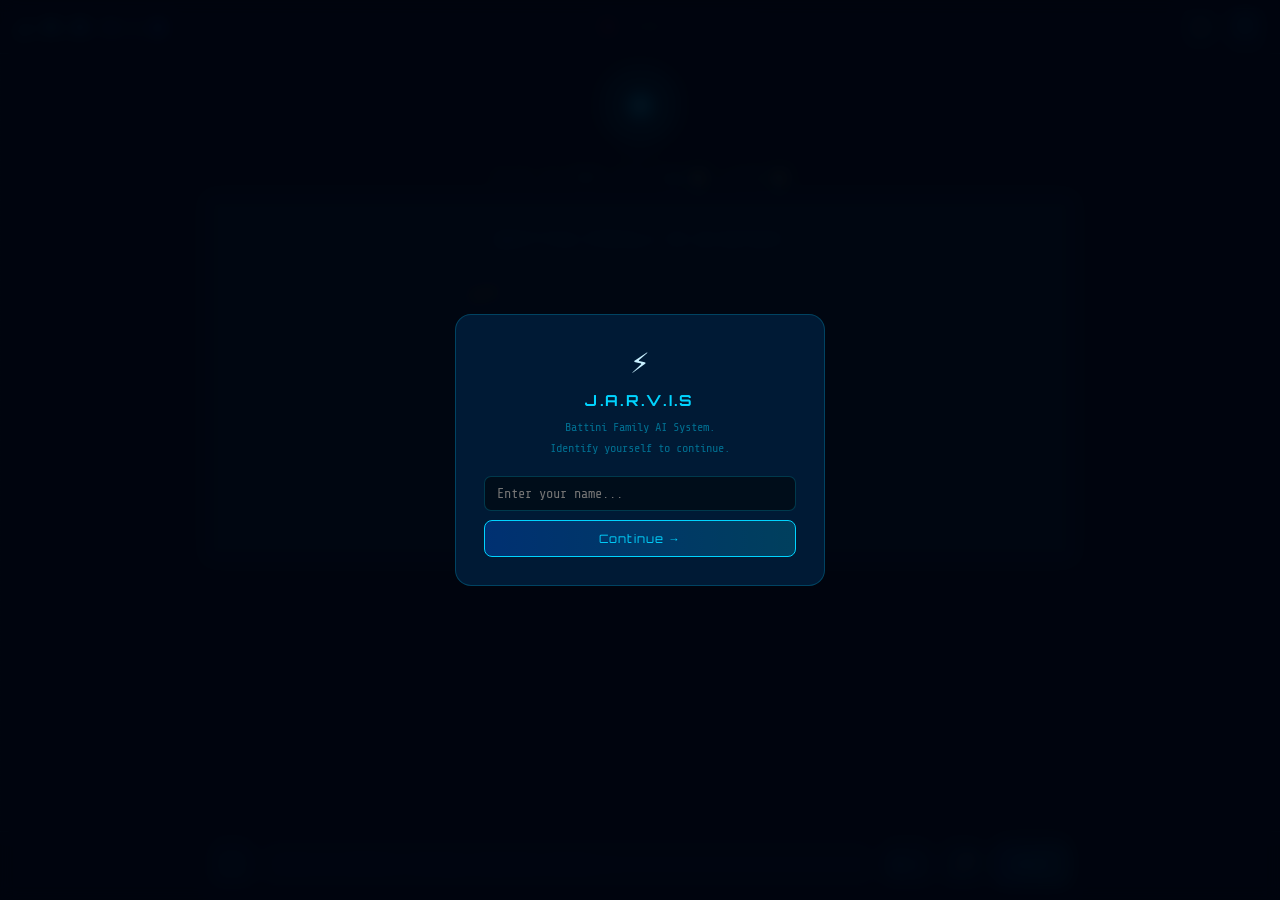
==== commit 793aa44b: "Update index.html to index_v7 error resolved" ====
--- a/index.html
+++ b/index.html
@@ -398,48 +398,50 @@
 
 <!-- Owner Setup -->
 <div class="owner-modal" id="ownerModal">
-
-  <!-- Step 1: Name entry -->
-  <div class="owner-card" id="setupStep1">
-    <div style="font-size:2rem;margin-bottom:8px">⚡</div>
-    <h2>J.A.R.V.I.S</h2>
-    <p>Battini Family AI System<br>Please identify yourself.</p>
-    <input class="owner-input" id="ownerName" placeholder="Your name..." maxlength="30" autofocus/>
-    <button class="owner-btn" onclick="checkIdentity()">Continue →</button>
-  </div>
-
-  <!-- Step 2a: Known family — confirm device name -->
-  <div class="owner-card" id="setupStep2Known" style="display:none">
-    <div style="font-size:2rem;margin-bottom:8px" id="knownEmoji">👋</div>
-    <h2 id="knownTitle">Welcome!</h2>
-    <p id="knownSubtitle">Good to have you. What should I call this device?</p>
-    <input class="owner-input" id="deviceNick" placeholder="Device name (e.g. Dad's Samsung)" maxlength="40"/>
-    <button class="owner-btn" id="knownConfirmBtn" onclick="confirmKnown()">⚡ Start JARVIS</button>
-  </div>
-
-  <!-- Step 2b: Unknown user — questioning flow -->
-  <div class="owner-card" id="setupStep2Unknown" style="display:none">
-    <div style="font-size:1.8rem;margin-bottom:8px">🔍</div>
-    <h2>Hold On...</h2>
-    <p id="unknownQ1">I don't recognise you. How do you know the Battini family?</p>
-    <div id="relationBtns" style="display:flex;flex-direction:column;gap:8px;margin-bottom:12px">
-      <button class="owner-btn" style="background:rgba(0,212,255,.08);font-size:.7rem" onclick="setRelation('relative')">👨‍👩‍👧 Relative / Extended family</button>
-      <button class="owner-btn" style="background:rgba(0,212,255,.08);font-size:.7rem" onclick="setRelation('friend')">🤝 Friend of the family</button>
-      <button class="owner-btn" style="background:rgba(0,212,255,.08);font-size:.7rem" onclick="setRelation('guest')">🏠 Guest / Visitor</button>
-      <button class="owner-btn" style="background:rgba(0,212,255,.08);font-size:.7rem" onclick="setRelation('other')">❓ Other</button>
-    </div>
-  </div>
-
-  <!-- Step 3: Unknown — relation details -->
-  <div class="owner-card" id="setupStep3Unknown" style="display:none">
-    <div style="font-size:1.8rem;margin-bottom:8px">📝</div>
-    <h2>One More Thing</h2>
-    <p id="unknownRelDetail">Which family member do you know?</p>
-    <input class="owner-input" id="unknownRelName" placeholder="e.g. I know Lucky, or Krishna uncle..." maxlength="60"/>
-    <input class="owner-input" id="deviceNickUnknown" placeholder="Device name (optional)" maxlength="40" style="margin-top:6px"/>
-    <button class="owner-btn" onclick="confirmUnknown()">Continue →</button>
-  </div>
-
+  <div class="owner-card" id="setupCard">
+
+    <!-- Step 1 -->
+    <div id="setupStep1">
+      <div style="font-size:2rem;margin-bottom:10px">⚡</div>
+      <h2>J.A.R.V.I.S</h2>
+      <p>Battini Family AI System.<br>Identify yourself to continue.</p>
+      <input class="owner-input" id="ownerName" placeholder="Enter your name..." maxlength="30"/>
+      <button class="owner-btn" onclick="checkIdentity()">Continue →</button>
+    </div>
+
+    <!-- Step 2a: Known family -->
+    <div id="setupStep2Known" style="display:none">
+      <div style="font-size:2rem;margin-bottom:10px" id="knownEmoji">👋</div>
+      <h2 id="knownTitle">Welcome!</h2>
+      <p id="knownSubtitle">What should I call this device?</p>
+      <input class="owner-input" id="deviceNick" placeholder="e.g. Dad's Samsung, My Phone" maxlength="40"/>
+      <button class="owner-btn" onclick="confirmKnown()">⚡ Start JARVIS</button>
+    </div>
+
+    <!-- Step 2b: Unknown -->
+    <div id="setupStep2Unknown" style="display:none">
+      <div style="font-size:1.8rem;margin-bottom:10px">🔍</div>
+      <h2>Don't Know You Yet</h2>
+      <p>How do you know the Battini family?</p>
+      <div style="display:flex;flex-direction:column;gap:8px">
+        <button class="owner-btn" style="background:rgba(0,212,255,.06);font-size:.7rem" onclick="setRelation('relative')">👨‍👩‍👧 Relative / Extended Family</button>
+        <button class="owner-btn" style="background:rgba(0,212,255,.06);font-size:.7rem" onclick="setRelation('friend')">🤝 Friend of the Family</button>
+        <button class="owner-btn" style="background:rgba(0,212,255,.06);font-size:.7rem" onclick="setRelation('guest')">🏠 Guest / Visitor</button>
+        <button class="owner-btn" style="background:rgba(0,212,255,.06);font-size:.7rem" onclick="setRelation('other')">❓ Other</button>
+      </div>
+    </div>
+
+    <!-- Step 3: Unknown details -->
+    <div id="setupStep3Unknown" style="display:none">
+      <div style="font-size:1.8rem;margin-bottom:10px">📝</div>
+      <h2>Almost Done</h2>
+      <p id="unknownRelDetail">Which family member do you know?</p>
+      <input class="owner-input" id="unknownRelName" placeholder="e.g. I know Lucky / Krishna uncle..." maxlength="60"/>
+      <input class="owner-input" id="deviceNickUnknown" placeholder="Device name (optional)" maxlength="40" style="margin-top:6px"/>
+      <button class="owner-btn" onclick="confirmUnknown()">→ Enter JARVIS</button>
+    </div>
+
+  </div>
 </div>
 
 <!-- Voice Engine Modal -->
@@ -832,106 +834,130 @@
   return 'Browser';
 }
 
-// Known Battini family members (lowercase for matching)
+// ── Known family for setup flow ──────────────────────────
 const KNOWN_FAMILY = {
-  'lucky':         {emoji:'👑', title:'Welcome back, Lucky Sir!',    sub:'Admin access granted. JARVIS is all yours.', role:'admin'},
-  'lakshmi narayana':{emoji:'👑',title:'Welcome back, Lucky Sir!',   sub:'Admin access granted. JARVIS is all yours.', role:'admin'},
-  'krishna':       {emoji:'🙏', title:'Welcome, Krishna Garu!',       sub:'JARVIS is ready to assist you, Sir.',        role:'father'},
-  'sangeetha':     {emoji:'🌸', title:'Welcome, Sangeetha Amma!',     sub:'JARVIS is here for you, Ma'am.',            role:'mother'},
-  'thapaswini':    {emoji:'✨', title:'Welcome, Thapaswini!',         sub:'JARVIS is ready, Ma'am.',                   role:'sister'},
-  'dhruva kumar':  {emoji:'⚡', title:'Hey Dhruva Kumar!',            sub:'JARVIS online, bro.',                         role:'brother'},
-  'dhruva':        {emoji:'⚡', title:'Hey Dhruva!',                  sub:'JARVIS online, bro.',                         role:'brother'},
-  'prajwal':       {emoji:'🔥', title:'Hey Prajwal!',                 sub:'JARVIS is ready, bro.',                      role:'brother'},
+  'lucky':             {emoji:'👑', title:'Welcome back, Lucky Sir!',     sub:'Admin access granted.',          role:'admin'},
+  'lakshmi narayana':  {emoji:'👑', title:'Welcome back, Lucky Sir!',     sub:'Admin access granted.',          role:'admin'},
+  'lakshminarayana':   {emoji:'👑', title:'Welcome back, Lucky Sir!',     sub:'Admin access granted.',          role:'admin'},
+  'krishna':           {emoji:'🙏', title:'Welcome, Krishna Garu!',        sub:'JARVIS is ready to assist you.', role:'father'},
+  'sangeetha':         {emoji:'🌸', title:'Welcome, Sangeetha Amma!',      sub:'JARVIS is here for you.',        role:'mother'},
+  'thapaswini':        {emoji:'✨', title:'Welcome, Thapaswini!',          sub:'JARVIS is ready.',               role:'sister'},
+  'dhruva kumar':      {emoji:'⚡', title:'Hey Dhruva Kumar!',             sub:'JARVIS is online, bro.',          role:'brother'},
+  'dhruva':            {emoji:'⚡', title:'Hey Dhruva!',                   sub:'JARVIS is online, bro.',          role:'brother'},
+  'prajwal':           {emoji:'🔥', title:'Hey Prajwal!',                  sub:'JARVIS is ready, bro.',          role:'brother'},
 };
 let unknownRelation = '';
 
+function showStep(stepId){
+  ['setupStep1','setupStep2Known','setupStep2Unknown','setupStep3Unknown']
+    .forEach(id => {
+      const el = document.getElementById(id);
+      if(el) el.style.display = (id === stepId) ? 'block' : 'none';
+    });
+}
+
+function findFamily(name){
+  const key = name.trim().toLowerCase();
+  if(KNOWN_FAMILY[key]) return KNOWN_FAMILY[key];
+  // partial match
+  const found = Object.entries(KNOWN_FAMILY).find(([k]) => k.includes(key) || key.includes(k));
+  return found ? found[1] : null;
+}
+
 function checkIdentity(){
-  const n = document.getElementById('ownerName').value.trim();
-  if(!n){ document.getElementById('ownerName').focus(); return; }
-
-  const key = n.toLowerCase();
-  const match = KNOWN_FAMILY[key] || Object.entries(KNOWN_FAMILY).find(([k])=>k.includes(key)||key.includes(k));
-  const fdata = match ? (Array.isArray(match) ? match[1] : match) : null;
-  const fname = match ? (Array.isArray(match) ? n : n) : n;
-
+  const nameEl = document.getElementById('ownerName');
+  if(!nameEl) return;
+  const n = nameEl.value.trim();
+  if(!n){ nameEl.focus(); return; }
+
+  const fdata = findFamily(n);
   if(fdata){
-    // Known family member
-    document.getElementById('setupStep1').style.display='none';
-    document.getElementById('setupStep2Known').style.display='block';
-    document.getElementById('knownEmoji').textContent   = fdata.emoji;
-    document.getElementById('knownTitle').textContent   = fdata.title;
-    document.getElementById('knownSubtitle').textContent = fdata.sub;
-    document.getElementById('deviceNick').value = detectDeviceName();
-    // Store name as entered (proper case)
+    // Known family — show device step
+    const e1 = document.getElementById('knownEmoji');
+    const t1 = document.getElementById('knownTitle');
+    const s1 = document.getElementById('knownSubtitle');
+    const dn = document.getElementById('deviceNick');
+    if(e1) e1.textContent   = fdata.emoji;
+    if(t1) t1.textContent   = fdata.title;
+    if(s1) s1.textContent   = fdata.sub;
+    if(dn) dn.value         = detectDeviceName();
     localStorage.setItem('j_owner', n);
+    showStep('setupStep2Known');
   } else {
-    // Unknown user — start questioning
-    document.getElementById('setupStep1').style.display='none';
-    document.getElementById('setupStep2Unknown').style.display='block';
+    // Unknown — questioning flow
     localStorage.setItem('j_owner_temp', n);
+    showStep('setupStep2Unknown');
   }
 }
 
 function confirmKnown(){
-  const n = localStorage.getItem('j_owner') || document.getElementById('ownerName').value.trim();
-  const d = document.getElementById('deviceNick').value.trim() || detectDeviceName();
-  deviceOwner=n; deviceName=d;
-  localStorage.setItem('j_owner',n); localStorage.setItem('j_dname',d);
-  document.getElementById('ownerModal').style.display='none';
+  const n = localStorage.getItem('j_owner') || '';
+  const dnEl = document.getElementById('deviceNick');
+  const d = (dnEl && dnEl.value.trim()) || detectDeviceName();
+  if(!n) return;
+  deviceOwner = n;
+  deviceName  = d;
+  localStorage.setItem('j_owner', n);
+  localStorage.setItem('j_dname', d);
+  const modal = document.getElementById('ownerModal');
+  if(modal) modal.style.display = 'none';
   updateIdentity();
-  const key = n.toLowerCase();
-  const match = KNOWN_FAMILY[key] || Object.entries(KNOWN_FAMILY).find(([k])=>k.includes(key)||key.includes(k));
-  const fdata = match ? (Array.isArray(match) ? match[1] : match) : null;
-  const greeting = fdata ? fdata.title : `Welcome, ${n}!`;
+  const fdata = findFamily(n);
+  const greeting = fdata ? fdata.title : ('Welcome, ' + n + '!');
   setTimeout(()=>{
     addMessage('jarvis', greeting + ' JARVIS is fully operational. How can I help you today?');
     speak(greeting + ' JARVIS is ready.');
-  }, 400);
+  }, 300);
 }
 
 function setRelation(rel){
   unknownRelation = rel;
-  document.getElementById('setupStep2Unknown').style.display='none';
-  document.getElementById('setupStep3Unknown').style.display='block';
   const msgs = {
-    'relative': 'Got it — which family member are you related to?',
-    'friend':   'Understood — which family member are you friends with?',
-    'guest':    'Welcome — who invited you or whose guest are you?',
-    'other':    'Okay — can you tell me more about your connection to the family?'
+    'relative': 'Which family member are you related to?',
+    'friend':   'Which family member are you friends with?',
+    'guest':    'Who invited you or whose guest are you?',
+    'other':    'Can you tell me your connection to the family?'
   };
-  document.getElementById('unknownRelDetail').textContent = msgs[rel] || 'Which family member do you know?';
+  const urd = document.getElementById('unknownRelDetail');
+  if(urd) urd.textContent = msgs[rel] || 'Which family member do you know?';
+  showStep('setupStep3Unknown');
 }
 
 function confirmUnknown(){
-  const tempName   = localStorage.getItem('j_owner_temp') || 'Guest';
-  const relDetail  = document.getElementById('unknownRelName').value.trim() || 'not specified';
-  const d          = document.getElementById('deviceNickUnknown').value.trim() || detectDeviceName();
-  const fullTag    = `${tempName} (${unknownRelation}, knows: ${relDetail})`;
-  deviceOwner = fullTag; deviceName = d;
+  const tempName  = localStorage.getItem('j_owner_temp') || 'Guest';
+  const urnEl     = document.getElementById('unknownRelName');
+  const dnuEl     = document.getElementById('deviceNickUnknown');
+  const relDetail = (urnEl && urnEl.value.trim()) || 'not specified';
+  const d         = (dnuEl && dnuEl.value.trim()) || detectDeviceName();
+  const fullTag   = tempName + ' (' + unknownRelation + ', knows: ' + relDetail + ')';
+  deviceOwner = fullTag;
+  deviceName  = d;
   localStorage.setItem('j_owner', fullTag);
   localStorage.setItem('j_dname', d);
   localStorage.removeItem('j_owner_temp');
-  document.getElementById('ownerModal').style.display='none';
+  const modal = document.getElementById('ownerModal');
+  if(modal) modal.style.display = 'none';
   updateIdentity();
   setTimeout(()=>{
-    const msg = `Hello ${tempName}! I've noted that you're a ${unknownRelation} of the Battini family. I'll let Lucky know you accessed JARVIS. How can I help you today?`;
-    addMessage('jarvis', msg); speak(`Hello ${tempName}! Welcome. How can I help you?`);
-  }, 400);
-}
-
-// Old setupDevice kept as fallback
-function setupDevice(){
-  checkIdentity();
-}
+    const msg = 'Hello ' + tempName + '! I have noted you are a ' + unknownRelation + ' of the Battini family. How can I help you today?';
+    addMessage('jarvis', msg);
+    speak('Hello ' + tempName + '. Welcome to JARVIS.');
+  }, 300);
+}
+
+function setupDevice(){ checkIdentity(); }
 
 function updateIdentity(){
+  if(!deviceOwner) return;
   isAdmin = ADMIN_NAMES.includes(deviceOwner.toLowerCase());
-  document.getElementById('ownerBadge').textContent = deviceOwner||'—';
-  document.getElementById('deviceBadge').textContent = deviceName||'—';
-  if(isAdmin){
-    document.getElementById('adminBtn').style.display='flex';
-    document.getElementById('adminBadge').style.display='inline-block';
-  }
+  const ob = document.getElementById('ownerBadge');
+  const db = document.getElementById('deviceBadge');
+  const ab = document.getElementById('adminBadge');
+  const dai = document.getElementById('drawerAdminItem');
+  if(ob)  ob.textContent  = deviceOwner;
+  if(db)  db.textContent  = deviceName;
+  if(ab)  ab.style.display = isAdmin ? 'inline-block' : 'none';
+  if(dai) dai.style.display = isAdmin ? 'flex' : 'none';
 }
 
 if(deviceOwner){
@@ -939,8 +965,8 @@
   if(!deviceName){deviceName=detectDeviceName();localStorage.setItem('j_dname',deviceName);}
   updateIdentity();
 }
-document.getElementById('ownerName').addEventListener('keydown',e=>{if(e.key==='Enter')checkIdentity()});
-document.getElementById('deviceNick').addEventListener('keydown',e=>{if(e.key==='Enter')setupDevice()});
+const _onEl=document.getElementById('ownerName'); if(_onEl) _onEl.addEventListener('keydown',e=>{if(e.key==='Enter')checkIdentity()});
+const _dnEl=document.getElementById('deviceNick'); if(_dnEl) _dnEl.addEventListener('keydown',e=>{if(e.key==='Enter')confirmKnown()});
 
 // ── WebSocket ────────────────────────────────────────────
 let ws=null, msgCount=0;
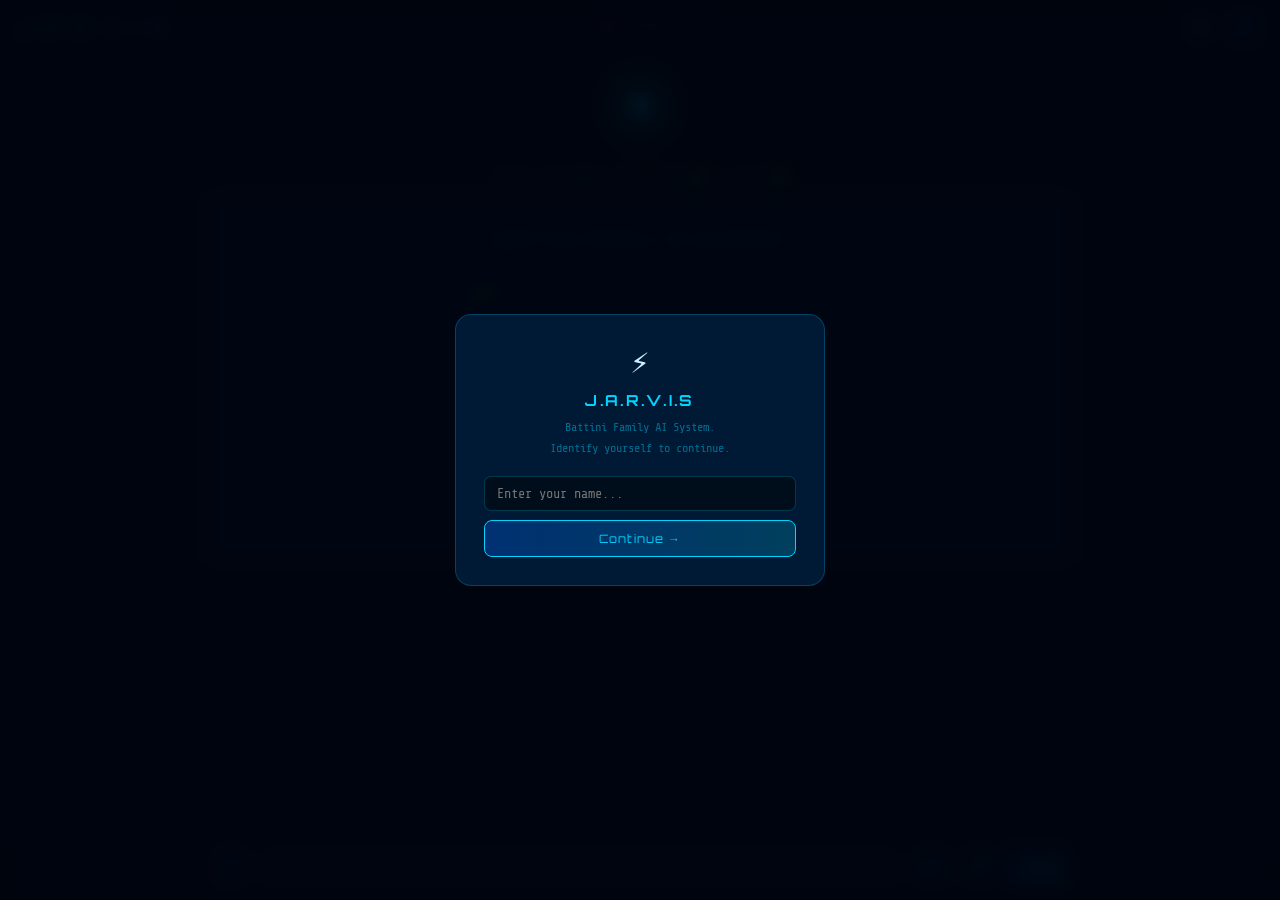
==== commit 3c591e3e: "Update index.html to index_v7" ====
--- a/index.html
+++ b/index.html
@@ -178,7 +178,7 @@
 .fab:hover{border-color:var(--cyan);background:rgba(0,212,255,.1);box-shadow:0 0 14px rgba(0,212,255,.2)}
 
 /* ── Shortcut Grid (pops up above input) ── */
-.shortcut-tray{position:fixed;bottom:70px;left:50%;transform:translateX(-50%) translateY(12px);width:calc(100% - 28px);max-width:860px;background:rgba(0,8,22,.98);border:1px solid var(--border);border-radius:16px;padding:16px;z-index:160;display:none;grid-template-columns:repeat(4,1fr);gap:8px;box-shadow:0 -4px 40px rgba(0,212,255,.1);backdrop-filter:blur(14px);animation:trayUp .2s ease-out}
+.shortcut-tray{position:fixed;bottom:75px;left:50%;transform:translateX(-50%) translateY(12px);width:calc(100% - 28px);max-width:860px;background:rgba(0,8,22,.98);border:1px solid var(--border);border-radius:16px;padding:16px;z-index:160;display:none;grid-template-columns:repeat(4,1fr);gap:8px;box-shadow:0 -4px 40px rgba(0,212,255,.1);backdrop-filter:blur(14px);animation:trayUp .2s ease-out}
 @keyframes trayUp{from{opacity:0;transform:translateX(-50%) translateY(18px)}to{opacity:1;transform:translateX(-50%) translateY(0)}}
 .shortcut-tray.open{display:grid}
 .st-item{display:flex;flex-direction:column;align-items:center;gap:5px;padding:11px 6px;border-radius:11px;border:1px solid rgba(0,212,255,.1);background:rgba(0,25,55,.6);cursor:pointer;transition:all .18s}
@@ -188,19 +188,87 @@
 .st-item:hover .st-label{color:var(--cyan)}
 
 /* ── Input Bar ── */
-.input-bar{position:fixed;bottom:0;left:0;right:0;z-index:100;padding:10px 14px 14px;background:rgba(0,5,15,.97);border-top:1px solid var(--border);backdrop-filter:blur(14px)}
-.input-area{display:flex;gap:8px;align-items:center;max-width:860px;margin:0 auto}
-#textInput{flex:1;background:rgba(0,20,45,.9);border:1px solid var(--border);border-radius:12px;color:var(--cyan2);font-family:'Share Tech Mono',monospace;font-size:.88rem;padding:12px 16px;outline:none;transition:all .2s;caret-color:var(--cyan)}
-#textInput::placeholder{color:rgba(0,212,255,.25)}
-#textInput:focus{border-color:var(--cyan);box-shadow:0 0 0 3px rgba(0,212,255,.07)}
-.btn{width:44px;height:44px;border:1px solid var(--border);border-radius:11px;background:rgba(0,30,60,.9);color:var(--cyan);font-size:1rem;cursor:pointer;transition:all .2s;display:flex;align-items:center;justify-content:center;flex-shrink:0}
-.btn:hover:not(:disabled){background:rgba(0,212,255,.1);border-color:var(--cyan);box-shadow:0 0 12px rgba(0,212,255,.15)}
+.input-bar{
+  position:fixed;bottom:0;left:0;right:0;z-index:100;
+  padding:8px 12px 12px;
+  background:rgba(0,5,15,.98);
+  border-top:1px solid var(--border);
+  backdrop-filter:blur(16px);
+}
+.input-area{
+  display:grid;
+  grid-template-columns: 40px 1fr 40px 40px 64px;
+  grid-template-rows: auto;
+  gap:7px;
+  align-items:center;
+  max-width:860px;
+  margin:0 auto;
+}
+#textInput{
+  grid-column:2;
+  width:100%;
+  background:rgba(0,20,45,.95);
+  border:1px solid var(--border);
+  border-radius:12px;
+  color:var(--cyan2);
+  font-family:'Share Tech Mono',monospace;
+  font-size:.88rem;
+  padding:11px 14px;
+  outline:none;
+  transition:all .2s;
+  caret-color:var(--cyan);
+  min-width:0;
+}
+#textInput::placeholder{color:rgba(0,212,255,.22)}
+#textInput:focus{border-color:var(--cyan);box-shadow:0 0 0 3px rgba(0,212,255,.06)}
+.btn{
+  width:40px;height:40px;
+  border:1px solid var(--border);border-radius:10px;
+  background:rgba(0,30,60,.9);color:var(--cyan);
+  font-size:1rem;cursor:pointer;
+  transition:all .2s;
+  display:flex;align-items:center;justify-content:center;
+  flex-shrink:0;padding:0;
+}
+.btn:hover:not(:disabled){background:rgba(0,212,255,.1);border-color:var(--cyan);box-shadow:0 0 12px rgba(0,212,255,.12)}
 .btn:disabled{opacity:.35;cursor:not-allowed}
-#sendBtn{width:auto;padding:0 18px;font-family:'Orbitron',sans-serif;font-size:.65rem;font-weight:700;letter-spacing:.1em;background:linear-gradient(90deg,rgba(0,80,200,.4),rgba(0,212,255,.25));border-color:var(--cyan)}
-#sendBtn:hover{background:linear-gradient(90deg,rgba(0,80,200,.6),rgba(0,212,255,.4));box-shadow:0 0 20px rgba(0,212,255,.2)}
+#trayBtn{grid-column:1}
+#voiceLangBtn{
+  grid-column:3;
+  font-family:'Share Tech Mono',monospace;
+  font-size:.58rem;
+  letter-spacing:.03em;
+  width:40px;height:40px;
+  padding:0;
+  white-space:nowrap;
+  overflow:hidden;
+}
+#voiceBtn{grid-column:4;font-size:1.05rem;}
+#sendBtn{
+  grid-column:5;
+  width:100%;height:40px;
+  padding:0 10px;
+  font-family:'Orbitron',sans-serif;
+  font-size:.6rem;font-weight:700;letter-spacing:.08em;
+  background:linear-gradient(90deg,rgba(0,80,200,.45),rgba(0,212,255,.28));
+  border-color:var(--cyan);
+}
+#sendBtn:hover:not(:disabled){background:linear-gradient(90deg,rgba(0,80,200,.65),rgba(0,212,255,.45));box-shadow:0 0 18px rgba(0,212,255,.2)}
 #voiceBtn.listening{background:rgba(0,212,255,.15);border-color:var(--cyan);animation:vpulse 1s ease-in-out infinite}
 @keyframes vpulse{0%,100%{box-shadow:0 0 7px rgba(0,212,255,.2)}50%{box-shadow:0 0 22px rgba(0,212,255,.5)}}
-.img-btn{font-size:.95rem}
+
+/* ── Mobile: tighter layout ── */
+@media(max-width:420px){
+  .input-bar{padding:7px 10px 11px}
+  .input-area{
+    grid-template-columns: 36px 1fr 36px 36px 54px;
+    gap:5px;
+  }
+  .btn{width:36px;height:38px;border-radius:9px}
+  #voiceLangBtn{width:36px;height:38px;font-size:.52rem}
+  #sendBtn{height:38px;font-size:.55rem;letter-spacing:.04em}
+  #textInput{padding:10px 11px;font-size:.82rem}
+}
 
 /* ── Panels (Todos / Notes / Memory) ── */
 .side-panel{position:fixed;right:0;top:0;height:100vh;width:340px;background:rgba(0,12,28,.97);border-left:1px solid var(--border);z-index:150;transform:translateX(100%);transition:transform .3s ease;display:flex;flex-direction:column;backdrop-filter:blur(10px)}
@@ -390,8 +458,8 @@
 .sib.p{color:#00ff88;border-color:rgba(0,255,136,.25)}.sib.p:hover{background:rgba(0,255,136,.08);border-color:#00ff88}
 .sib.y{color:#ff6666;border-color:rgba(255,68,68,.25)}.sib.y:hover{background:rgba(255,68,68,.08);border-color:#ff4444}
 
-main{padding-bottom:80px}
-@media(max-width:480px){.logo{font-size:.95rem}.chat-window{min-height:300px;max-height:calc(100vh - 220px)}.side-panel{width:100%}.shortcut-tray{grid-template-columns:repeat(4,1fr)}}
+main{padding-bottom:90px}
+@media(max-width:480px){.logo{font-size:.95rem}.chat-window{min-height:260px;max-height:calc(100vh - 230px)}.side-panel{width:100%}.shortcut-tray{grid-template-columns:repeat(4,1fr)}}
 </style>
 </head>
 <body>
@@ -780,7 +848,7 @@
     <button class="btn fab" id="trayBtn" onclick="toggleTray()" title="Quick shortcuts">＋</button>
     <input type="file" id="imgFile" accept="image/*" style="display:none" onchange="handleImage(event)"/>
     <input type="text" id="textInput" placeholder="Talk to JARVIS — Telugu, English, Hindi..." autocomplete="off"/>
-    <button class="btn" id="voiceLangBtn" onclick="cycleLang()" style="font-size:.6rem;width:auto;padding:0 10px;letter-spacing:.04em" title="Switch voice language">🌐 EN</button>
+    <button class="btn" id="voiceLangBtn" onclick="cycleLang()" title="Switch voice language">🌐 EN</button>
     <button class="btn" id="voiceBtn" onclick="toggleVoice()">🎤</button>
     <button class="btn" id="sendBtn" onclick="sendMessage()">SEND</button>
   </div>
@@ -972,10 +1040,27 @@
 let ws=null, msgCount=0;
 let lastUserMsg='', lastJarvisResponse='';
 
+function sendPing(){
+  if(ws && ws.readyState === WebSocket.OPEN){
+    ws.send(JSON.stringify({
+      type:'ping',
+      device_id: deviceId,
+      device_name: deviceName,
+      device_owner: deviceOwner
+    }));
+  }
+}
+// Ping every 2 minutes to stay "online"
+setInterval(sendPing, 2 * 60 * 1000);
+// Also ping immediately on load after connection
+setTimeout(sendPing, 3000);
+
 function connectWS(){
   const proto=location.protocol==='https:'?'wss:':'ws:';
   ws=new WebSocket(`${proto}//${location.host}/ws`);
   ws.onopen=()=>{
+    // Immediately announce presence
+    setTimeout(sendPing, 500);
     document.getElementById('statusDot').className='dot-status';
     document.getElementById('statusText').textContent='ONLINE';
   };
@@ -1348,6 +1433,13 @@
   const el = document.getElementById('adminClock');
   if(el) el.textContent = new Date().toLocaleTimeString();
 }, 1000);
+// Auto-refresh user tree every 60s when admin is open
+setInterval(()=>{
+  const screen = document.getElementById('adminScreen');
+  if(screen && screen.classList.contains('open') && activeAdminTab === 'users'){
+    loadUserTree();
+  }
+}, 60 * 1000);
 
 async function openAdmin(){
   if(!isAdmin) return;
@@ -1416,7 +1508,7 @@
     const isOnline = mDevices.some(d => {
       if(!d.last_seen) return false;
       const last = new Date(d.last_seen).getTime();
-      return (now - last) < 10 * 60 * 1000; // online if seen within 10 min
+      return (now - last) < 5 * 60 * 1000; // online if seen within 5 min
     });
     if(isOnline) totalOnline++;
 
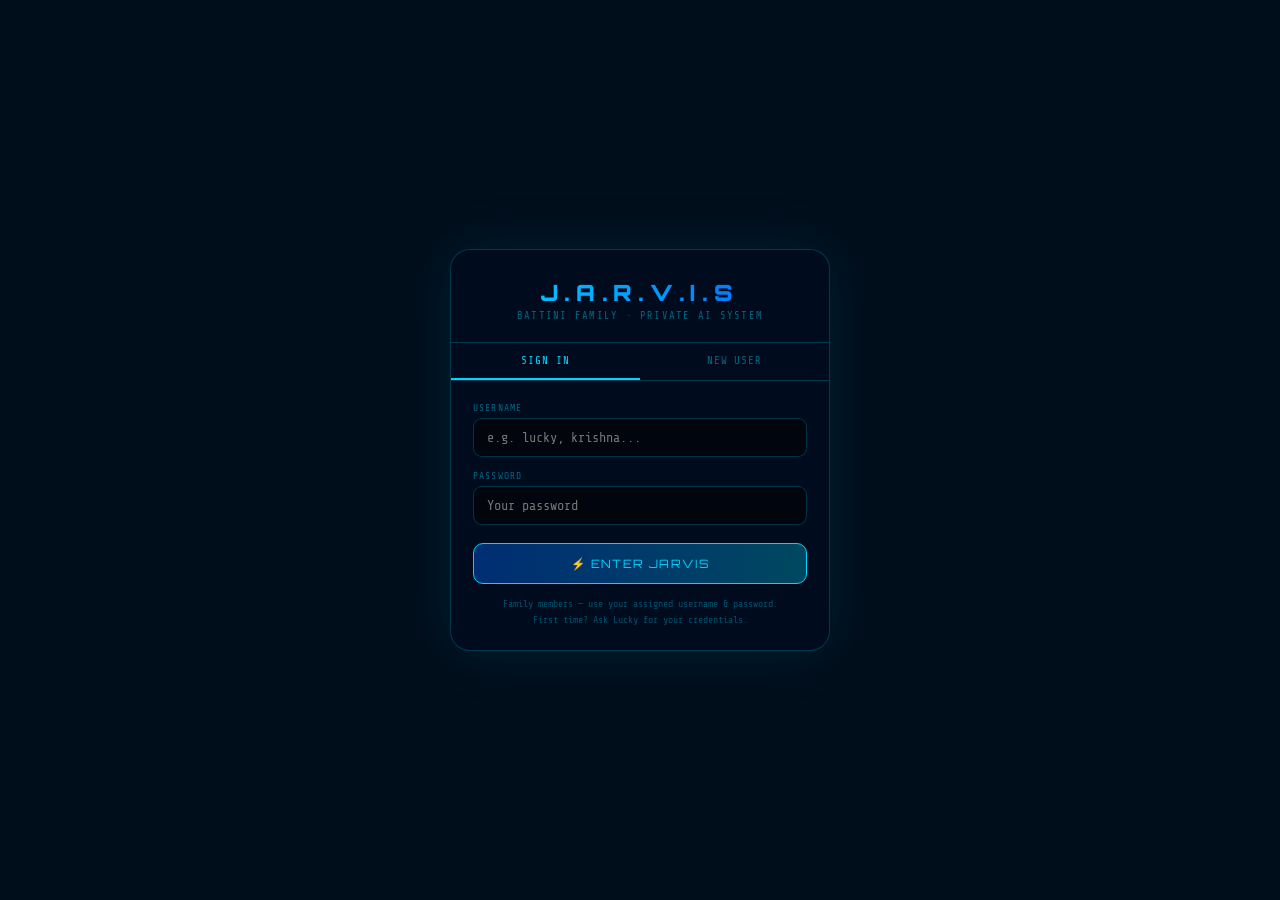
==== commit 9a4ea8e3: "Update index.html to index_v7 with Auth" ====
--- a/index.html
+++ b/index.html
@@ -104,14 +104,35 @@
 .apply-btn:hover{background:rgba(0,212,255,.2);box-shadow:0 0 16px rgba(0,212,255,.2)}
 
 /* ── Owner Setup ── */
-.owner-modal{position:fixed;inset:0;background:rgba(0,5,15,.93);z-index:300;display:flex;align-items:center;justify-content:center;backdrop-filter:blur(8px)}
-.owner-card{background:var(--panel);border:1px solid var(--border);border-radius:16px;padding:28px;max-width:370px;width:90%;text-align:center}
-.owner-card h2{font-family:'Orbitron',sans-serif;color:var(--cyan);font-size:.95rem;letter-spacing:.15em;margin-bottom:7px}
-.owner-card p{color:var(--dim);font-size:.75rem;margin-bottom:18px;line-height:1.7}
-.owner-input{width:100%;background:rgba(0,0,0,.5);border:1px solid var(--border);border-radius:7px;color:var(--cyan2);font-family:'Share Tech Mono',monospace;font-size:.85rem;padding:9px 12px;outline:none;margin-bottom:9px}
-.owner-input:focus{border-color:var(--cyan)}
-.owner-btn{width:100%;padding:10px;background:linear-gradient(90deg,rgba(0,100,255,.3),rgba(0,212,255,.2));border:1px solid var(--cyan);border-radius:8px;color:var(--cyan);font-family:'Orbitron',sans-serif;font-size:.72rem;letter-spacing:.1em;cursor:pointer;transition:all .2s}
-.owner-btn:hover{background:rgba(0,212,255,.2);box-shadow:0 0 20px rgba(0,212,255,.2)}
+/* ── Auth Screen ── */
+.auth-screen{position:fixed;inset:0;background:#000d1a;z-index:400;display:flex;align-items:center;justify-content:center;backdrop-filter:blur(0)}
+.auth-box{width:92%;max-width:380px;background:rgba(0,12,30,.98);border:1px solid var(--border);border-radius:20px;overflow:hidden;box-shadow:0 0 60px rgba(0,212,255,.1)}
+.auth-header{padding:28px 28px 20px;text-align:center;border-bottom:1px solid var(--border)}
+.auth-logo{font-family:'Orbitron',sans-serif;font-size:1.4rem;font-weight:900;letter-spacing:.3em;background:linear-gradient(90deg,var(--cyan),var(--blue));-webkit-background-clip:text;-webkit-text-fill-color:transparent;margin-bottom:4px}
+.auth-sub{font-size:.65rem;color:var(--dim);letter-spacing:.12em}
+.auth-tabs{display:flex;border-bottom:1px solid var(--border)}
+.auth-tab{flex:1;padding:11px;text-align:center;font-family:'Share Tech Mono',monospace;font-size:.68rem;color:var(--dim);cursor:pointer;border-bottom:2px solid transparent;transition:all .2s;letter-spacing:.08em}
+.auth-tab.on{color:var(--cyan);border-bottom-color:var(--cyan)}
+.auth-body{padding:22px}
+.auth-panel{display:none}
+.auth-panel.on{display:block}
+.auth-field{margin-bottom:14px}
+.auth-label{font-size:.6rem;color:var(--dim);letter-spacing:.12em;margin-bottom:5px;display:block}
+.auth-input{width:100%;background:rgba(0,0,0,.5);border:1px solid var(--border);border-radius:9px;color:var(--cyan2);font-family:'Share Tech Mono',monospace;font-size:.85rem;padding:11px 13px;outline:none;transition:all .2s}
+.auth-input:focus{border-color:var(--cyan);box-shadow:0 0 0 3px rgba(0,212,255,.07)}
+.auth-btn{width:100%;padding:12px;background:linear-gradient(90deg,rgba(0,80,200,.5),rgba(0,212,255,.3));border:1px solid var(--cyan);border-radius:10px;color:var(--cyan);font-family:'Orbitron',sans-serif;font-size:.72rem;letter-spacing:.12em;cursor:pointer;transition:all .2s;margin-top:4px}
+.auth-btn:hover{background:linear-gradient(90deg,rgba(0,80,200,.7),rgba(0,212,255,.5));box-shadow:0 0 20px rgba(0,212,255,.2)}
+.auth-btn:disabled{opacity:.4;cursor:not-allowed}
+.auth-error{background:rgba(255,68,102,.1);border:1px solid rgba(255,68,102,.25);border-radius:8px;padding:9px 12px;font-size:.72rem;color:#ff6680;margin-bottom:12px;display:none}
+.auth-success{background:rgba(0,255,136,.08);border:1px solid rgba(0,255,136,.2);border-radius:8px;padding:9px 12px;font-size:.72rem;color:#00ff88;margin-bottom:12px;display:none}
+.auth-hint{font-size:.62rem;color:rgba(0,212,255,.35);text-align:center;margin-top:12px;line-height:1.6}
+.auth-divider{height:1px;background:var(--border);margin:16px 0}
+.register-fields{display:none}
+/* keep owner-* for fallback */
+.owner-modal{display:none}
+.owner-card{display:none}
+.owner-input{display:none}
+.owner-btn{display:none}
 
 /* ── Main ── */
 main{flex:1;display:flex;flex-direction:column;max-width:900px;width:100%;margin:0 auto;padding:12px 14px;gap:10px;position:relative;z-index:5}
@@ -465,52 +486,83 @@
 <body>
 
 <!-- Owner Setup -->
-<div class="owner-modal" id="ownerModal">
-  <div class="owner-card" id="setupCard">
-
-    <!-- Step 1 -->
-    <div id="setupStep1">
-      <div style="font-size:2rem;margin-bottom:10px">⚡</div>
-      <h2>J.A.R.V.I.S</h2>
-      <p>Battini Family AI System.<br>Identify yourself to continue.</p>
-      <input class="owner-input" id="ownerName" placeholder="Enter your name..." maxlength="30"/>
-      <button class="owner-btn" onclick="checkIdentity()">Continue →</button>
-    </div>
-
-    <!-- Step 2a: Known family -->
-    <div id="setupStep2Known" style="display:none">
-      <div style="font-size:2rem;margin-bottom:10px" id="knownEmoji">👋</div>
-      <h2 id="knownTitle">Welcome!</h2>
-      <p id="knownSubtitle">What should I call this device?</p>
-      <input class="owner-input" id="deviceNick" placeholder="e.g. Dad's Samsung, My Phone" maxlength="40"/>
-      <button class="owner-btn" onclick="confirmKnown()">⚡ Start JARVIS</button>
-    </div>
-
-    <!-- Step 2b: Unknown -->
-    <div id="setupStep2Unknown" style="display:none">
-      <div style="font-size:1.8rem;margin-bottom:10px">🔍</div>
-      <h2>Don't Know You Yet</h2>
-      <p>How do you know the Battini family?</p>
-      <div style="display:flex;flex-direction:column;gap:8px">
-        <button class="owner-btn" style="background:rgba(0,212,255,.06);font-size:.7rem" onclick="setRelation('relative')">👨‍👩‍👧 Relative / Extended Family</button>
-        <button class="owner-btn" style="background:rgba(0,212,255,.06);font-size:.7rem" onclick="setRelation('friend')">🤝 Friend of the Family</button>
-        <button class="owner-btn" style="background:rgba(0,212,255,.06);font-size:.7rem" onclick="setRelation('guest')">🏠 Guest / Visitor</button>
-        <button class="owner-btn" style="background:rgba(0,212,255,.06);font-size:.7rem" onclick="setRelation('other')">❓ Other</button>
-      </div>
-    </div>
-
-    <!-- Step 3: Unknown details -->
-    <div id="setupStep3Unknown" style="display:none">
-      <div style="font-size:1.8rem;margin-bottom:10px">📝</div>
-      <h2>Almost Done</h2>
-      <p id="unknownRelDetail">Which family member do you know?</p>
-      <input class="owner-input" id="unknownRelName" placeholder="e.g. I know Lucky / Krishna uncle..." maxlength="60"/>
-      <input class="owner-input" id="deviceNickUnknown" placeholder="Device name (optional)" maxlength="40" style="margin-top:6px"/>
-      <button class="owner-btn" onclick="confirmUnknown()">→ Enter JARVIS</button>
-    </div>
-
+<!-- ══ AUTH SCREEN ══ -->
+<div class="auth-screen" id="authScreen">
+  <div class="auth-box">
+    <div class="auth-header">
+      <div class="auth-logo">J.A.R.V.I.S</div>
+      <div class="auth-sub">BATTINI FAMILY · PRIVATE AI SYSTEM</div>
+    </div>
+
+    <div class="auth-tabs">
+      <div class="auth-tab on" id="tabLogin"    onclick="switchAuthTab('login')">SIGN IN</div>
+      <div class="auth-tab"    id="tabRegister" onclick="switchAuthTab('register')">NEW USER</div>
+    </div>
+
+    <div class="auth-body">
+
+      <!-- ── LOGIN PANEL ── -->
+      <div class="auth-panel on" id="panelLogin">
+        <div class="auth-error"   id="loginError"></div>
+        <div class="auth-success" id="loginSuccess"></div>
+        <div class="auth-field">
+          <label class="auth-label">USERNAME</label>
+          <input class="auth-input" id="loginUser" placeholder="e.g. lucky, krishna..." autocomplete="username" autocapitalize="none"/>
+        </div>
+        <div class="auth-field">
+          <label class="auth-label">PASSWORD</label>
+          <input class="auth-input" id="loginPass" type="password" placeholder="Your password" autocomplete="current-password"/>
+        </div>
+        <button class="auth-btn" id="loginBtn" onclick="doLogin()">⚡ ENTER JARVIS</button>
+        <div class="auth-hint">
+          Family members — use your assigned username &amp; password.<br>
+          First time? Ask Lucky for your credentials.
+        </div>
+      </div>
+
+      <!-- ── REGISTER PANEL ── -->
+      <div class="auth-panel" id="panelRegister">
+        <div class="auth-error"   id="regError"></div>
+        <div class="auth-success" id="regSuccess"></div>
+        <div class="auth-field">
+          <label class="auth-label">YOUR NAME</label>
+          <input class="auth-input" id="regDisplay" placeholder="Your full name" autocapitalize="words"/>
+        </div>
+        <div class="auth-field">
+          <label class="auth-label">CHOOSE USERNAME</label>
+          <input class="auth-input" id="regUser" placeholder="e.g. ramesh123" autocapitalize="none"/>
+        </div>
+        <div class="auth-field">
+          <label class="auth-label">CHOOSE PASSWORD</label>
+          <input class="auth-input" id="regPass" type="password" placeholder="Min 6 characters"/>
+        </div>
+        <div class="auth-divider"></div>
+        <div class="auth-field">
+          <label class="auth-label">HOW DO YOU KNOW THE BATTINI FAMILY?</label>
+          <select class="auth-input" id="regRelation" style="cursor:pointer">
+            <option value="relative">👨‍👩‍👧 Relative / Extended Family</option>
+            <option value="friend">🤝 Friend of the Family</option>
+            <option value="guest">🏠 Guest / Visitor</option>
+            <option value="other">❓ Other</option>
+          </select>
+        </div>
+        <div class="auth-field">
+          <label class="auth-label">WHICH FAMILY MEMBER DO YOU KNOW?</label>
+          <input class="auth-input" id="regKnows" placeholder="e.g. Lucky, Krishna Garu..." autocapitalize="words"/>
+        </div>
+        <button class="auth-btn" id="regBtn" onclick="doRegister()">→ REQUEST ACCESS</button>
+        <div class="auth-hint">
+          Your account will need approval from Lucky<br>before you can access JARVIS.
+        </div>
+      </div>
+
+    </div>
   </div>
 </div>
+
+<!-- Keep legacy hidden inputs for compatibility -->
+<input id="ownerName" style="display:none"/>
+<input id="deviceNick" style="display:none"/>
 
 <!-- Voice Engine Modal -->
 <div class="modal-overlay" id="veOverlay" onclick="closeModal('veOverlay',event)">
@@ -546,6 +598,7 @@
     <div class="atab on" onclick="switchTab('users')"   id="tab_users">👥 USERS</div>
     <div class="atab"    onclick="switchTab('stats')"   id="tab_stats">📊 STATS</div>
     <div class="atab"    onclick="switchTab('comms')"   id="tab_comms">📢 BROADCAST</div>
+    <div class="atab"    onclick="switchTab('pending')" id="tab_pending">🔔 PENDING <span id="pendingBadge" style="background:var(--red);color:#fff;border-radius:8px;font-size:.55rem;padding:1px 5px;margin-left:3px;display:none">0</span></div>
     <div class="atab"    onclick="switchTab('memory')"  id="tab_memory">🗃️ MEMORY</div>
   </div>
 
@@ -620,6 +673,16 @@
       <div class="tree-wrap">
         <div class="tree-title"><span>📋</span> ACTIVE ANNOUNCEMENTS</div>
         <div id="activeAnnouncements" style="color:rgba(255,215,0,.3);font-size:.72rem;text-align:center;padding:16px">Loading...</div>
+      </div>
+    </div>
+
+    <!-- ── TAB: PENDING USERS ── -->
+    <div class="admin-tab-panel" id="panel_pending">
+      <div class="tree-wrap" style="border-color:rgba(255,100,0,.2)">
+        <div class="tree-title" style="color:#ff8844"><span>🔔</span> PENDING APPROVAL REQUESTS</div>
+        <div id="pendingList">
+          <div style="color:rgba(255,100,0,.3);text-align:center;padding:20px;font-size:.72rem">Loading...</div>
+        </div>
       </div>
     </div>
 
@@ -762,6 +825,10 @@
           <div class="di-icon">👑</div>
           <div><div class="di-label">Admin Panel</div><div class="di-desc">Memory, devices, controls</div></div>
         </div>
+        <div class="di" onclick="closeDrawer();logoutJarvis()" style="margin-top:8px">
+          <div class="di-icon">🚪</div>
+          <div><div class="di-label" style="color:var(--dim)">Sign Out</div><div class="di-desc">Log out of JARVIS</div></div>
+        </div>
       </div>
     </div>
 
@@ -902,122 +969,150 @@
   return 'Browser';
 }
 
-// ── Known family for setup flow ──────────────────────────
-const KNOWN_FAMILY = {
-  'lucky':             {emoji:'👑', title:'Welcome back, Lucky Sir!',     sub:'Admin access granted.',          role:'admin'},
-  'lakshmi narayana':  {emoji:'👑', title:'Welcome back, Lucky Sir!',     sub:'Admin access granted.',          role:'admin'},
-  'lakshminarayana':   {emoji:'👑', title:'Welcome back, Lucky Sir!',     sub:'Admin access granted.',          role:'admin'},
-  'krishna':           {emoji:'🙏', title:'Welcome, Krishna Garu!',        sub:'JARVIS is ready to assist you.', role:'father'},
-  'sangeetha':         {emoji:'🌸', title:'Welcome, Sangeetha Amma!',      sub:'JARVIS is here for you.',        role:'mother'},
-  'thapaswini':        {emoji:'✨', title:'Welcome, Thapaswini!',          sub:'JARVIS is ready.',               role:'sister'},
-  'dhruva kumar':      {emoji:'⚡', title:'Hey Dhruva Kumar!',             sub:'JARVIS is online, bro.',          role:'brother'},
-  'dhruva':            {emoji:'⚡', title:'Hey Dhruva!',                   sub:'JARVIS is online, bro.',          role:'brother'},
-  'prajwal':           {emoji:'🔥', title:'Hey Prajwal!',                  sub:'JARVIS is ready, bro.',          role:'brother'},
-};
-let unknownRelation = '';
-
-function showStep(stepId){
-  ['setupStep1','setupStep2Known','setupStep2Unknown','setupStep3Unknown']
-    .forEach(id => {
-      const el = document.getElementById(id);
-      if(el) el.style.display = (id === stepId) ? 'block' : 'none';
+// ══════════════════════════════════════════════════════════
+//  AUTH SYSTEM
+// ══════════════════════════════════════════════════════════
+
+function switchAuthTab(tab){
+  document.getElementById('tabLogin').classList.toggle('on', tab==='login');
+  document.getElementById('tabRegister').classList.toggle('on', tab==='register');
+  document.getElementById('panelLogin').classList.toggle('on', tab==='login');
+  document.getElementById('panelRegister').classList.toggle('on', tab==='register');
+}
+
+function showAuthMsg(elId, msg, isError){
+  const el = document.getElementById(elId);
+  if(!el) return;
+  el.textContent = msg;
+  el.style.display = msg ? 'block' : 'none';
+}
+
+async function doLogin(){
+  const user = (document.getElementById('loginUser').value||'').trim().toLowerCase();
+  const pass = (document.getElementById('loginPass').value||'').trim();
+  if(!user || !pass){ showAuthMsg('loginError','Please enter both username and password.',true); return; }
+
+  const btn = document.getElementById('loginBtn');
+  btn.disabled = true; btn.textContent = 'Verifying...';
+  showAuthMsg('loginError','',true);
+
+  try{
+    const res = await fetch('/auth/login', {
+      method:'POST', headers:{'Content-Type':'application/json'},
+      body: JSON.stringify({ username:user, password:pass, device_id:deviceId })
     });
-}
-
-function findFamily(name){
-  const key = name.trim().toLowerCase();
-  if(KNOWN_FAMILY[key]) return KNOWN_FAMILY[key];
-  // partial match
-  const found = Object.entries(KNOWN_FAMILY).find(([k]) => k.includes(key) || key.includes(k));
-  return found ? found[1] : null;
-}
-
-function checkIdentity(){
-  const nameEl = document.getElementById('ownerName');
-  if(!nameEl) return;
-  const n = nameEl.value.trim();
-  if(!n){ nameEl.focus(); return; }
-
-  const fdata = findFamily(n);
-  if(fdata){
-    // Known family — show device step
-    const e1 = document.getElementById('knownEmoji');
-    const t1 = document.getElementById('knownTitle');
-    const s1 = document.getElementById('knownSubtitle');
-    const dn = document.getElementById('deviceNick');
-    if(e1) e1.textContent   = fdata.emoji;
-    if(t1) t1.textContent   = fdata.title;
-    if(s1) s1.textContent   = fdata.sub;
-    if(dn) dn.value         = detectDeviceName();
-    localStorage.setItem('j_owner', n);
-    showStep('setupStep2Known');
-  } else {
-    // Unknown — questioning flow
-    localStorage.setItem('j_owner_temp', n);
-    showStep('setupStep2Unknown');
+    const d = await res.json();
+    if(d.success){
+      // Store auth data
+      localStorage.setItem('j_token',    d.token);
+      localStorage.setItem('j_owner',    d.family_member || d.display_name);
+      localStorage.setItem('j_username', d.username);
+      localStorage.setItem('j_role',     d.role);
+      localStorage.setItem('j_dname',    detectDeviceName());
+      deviceOwner = d.family_member || d.display_name;
+      deviceName  = detectDeviceName();
+      document.getElementById('authScreen').style.display = 'none';
+      updateIdentity();
+      setTimeout(()=>{
+        const greet = getGreeting(d.role, d.display_name);
+        addMessage('jarvis', greet);
+        speak(greet);
+      }, 400);
+    } else {
+      showAuthMsg('loginError', d.error || 'Login failed.', true);
+      btn.disabled = false; btn.textContent = '⚡ ENTER JARVIS';
+    }
+  } catch(e){
+    showAuthMsg('loginError','Connection error. Please try again.',true);
+    btn.disabled = false; btn.textContent = '⚡ ENTER JARVIS';
   }
 }
 
-function confirmKnown(){
-  const n = localStorage.getItem('j_owner') || '';
-  const dnEl = document.getElementById('deviceNick');
-  const d = (dnEl && dnEl.value.trim()) || detectDeviceName();
-  if(!n) return;
-  deviceOwner = n;
-  deviceName  = d;
-  localStorage.setItem('j_owner', n);
-  localStorage.setItem('j_dname', d);
-  const modal = document.getElementById('ownerModal');
-  if(modal) modal.style.display = 'none';
-  updateIdentity();
-  const fdata = findFamily(n);
-  const greeting = fdata ? fdata.title : ('Welcome, ' + n + '!');
-  setTimeout(()=>{
-    addMessage('jarvis', greeting + ' JARVIS is fully operational. How can I help you today?');
-    speak(greeting + ' JARVIS is ready.');
-  }, 300);
-}
-
-function setRelation(rel){
-  unknownRelation = rel;
-  const msgs = {
-    'relative': 'Which family member are you related to?',
-    'friend':   'Which family member are you friends with?',
-    'guest':    'Who invited you or whose guest are you?',
-    'other':    'Can you tell me your connection to the family?'
+async function doRegister(){
+  const display  = (document.getElementById('regDisplay').value||'').trim();
+  const user     = (document.getElementById('regUser').value||'').trim().toLowerCase();
+  const pass     = (document.getElementById('regPass').value||'').trim();
+  const relation = document.getElementById('regRelation').value;
+  const knows    = (document.getElementById('regKnows').value||'').trim();
+  if(!display||!user||!pass){ showAuthMsg('regError','Please fill all fields.',true); return; }
+
+  const btn = document.getElementById('regBtn');
+  btn.disabled = true; btn.textContent = 'Sending request...';
+  showAuthMsg('regError','',true);
+
+  try{
+    const res = await fetch('/auth/register', {
+      method:'POST', headers:{'Content-Type':'application/json'},
+      body: JSON.stringify({ username:user, password:pass, display_name:display, relation, knows_member:knows })
+    });
+    const d = await res.json();
+    if(d.success){
+      showAuthMsg('regSuccess', '✅ ' + d.message, false);
+      btn.textContent = 'Request Sent!';
+    } else {
+      showAuthMsg('regError', d.error||'Registration failed.',true);
+      btn.disabled = false; btn.textContent = '→ REQUEST ACCESS';
+    }
+  } catch(e){
+    showAuthMsg('regError','Connection error.',true);
+    btn.disabled = false; btn.textContent = '→ REQUEST ACCESS';
+  }
+}
+
+function getGreeting(role, name){
+  const greetings = {
+    admin:   `Welcome back, ${name} Sir! JARVIS is fully online. All systems ready.`,
+    father:  `Welcome, ${name} Garu! JARVIS is at your service, Sir.`,
+    mother:  `Welcome, ${name} Amma! JARVIS is ready for you, Ma'am.`,
+    sister:  `Welcome, ${name}! JARVIS is online for you, Ma'am.`,
+    brother: `Hey ${name}! JARVIS is online, bro. What's up?`,
+    guest:   `Hello ${name}! Welcome to JARVIS. How can I help you today?`,
   };
-  const urd = document.getElementById('unknownRelDetail');
-  if(urd) urd.textContent = msgs[rel] || 'Which family member do you know?';
-  showStep('setupStep3Unknown');
-}
-
-function confirmUnknown(){
-  const tempName  = localStorage.getItem('j_owner_temp') || 'Guest';
-  const urnEl     = document.getElementById('unknownRelName');
-  const dnuEl     = document.getElementById('deviceNickUnknown');
-  const relDetail = (urnEl && urnEl.value.trim()) || 'not specified';
-  const d         = (dnuEl && dnuEl.value.trim()) || detectDeviceName();
-  const fullTag   = tempName + ' (' + unknownRelation + ', knows: ' + relDetail + ')';
-  deviceOwner = fullTag;
-  deviceName  = d;
-  localStorage.setItem('j_owner', fullTag);
-  localStorage.setItem('j_dname', d);
-  localStorage.removeItem('j_owner_temp');
-  const modal = document.getElementById('ownerModal');
-  if(modal) modal.style.display = 'none';
-  updateIdentity();
-  setTimeout(()=>{
-    const msg = 'Hello ' + tempName + '! I have noted you are a ' + unknownRelation + ' of the Battini family. How can I help you today?';
-    addMessage('jarvis', msg);
-    speak('Hello ' + tempName + '. Welcome to JARVIS.');
-  }, 300);
-}
-
-function setupDevice(){ checkIdentity(); }
+  return greetings[role] || `Welcome, ${name}! JARVIS is ready.`;
+}
+
+async function checkExistingSession(){
+  const token = localStorage.getItem('j_token');
+  if(!token){ showAuth(); return; }
+  try{
+    const res = await fetch('/auth/verify',{
+      method:'POST', headers:{'Content-Type':'application/json'},
+      body: JSON.stringify({ token, device_id:deviceId })
+    });
+    const d = await res.json();
+    if(d.valid && d.user){
+      deviceOwner = d.user.family_member || d.user.display_name;
+      deviceName  = localStorage.getItem('j_dname') || detectDeviceName();
+      localStorage.setItem('j_owner', deviceOwner);
+      document.getElementById('authScreen').style.display = 'none';
+      updateIdentity();
+    } else {
+      // Token expired — clear and show login
+      localStorage.removeItem('j_token');
+      showAuth();
+    }
+  } catch(e){ showAuth(); }
+}
+
+function showAuth(){
+  document.getElementById('authScreen').style.display = 'flex';
+}
+
+// Enter key support
+document.addEventListener('DOMContentLoaded', ()=>{
+  const lp = document.getElementById('loginPass');
+  const lu = document.getElementById('loginUser');
+  if(lu) lu.addEventListener('keydown', e=>{ if(e.key==='Enter') document.getElementById('loginPass').focus(); });
+  if(lp) lp.addEventListener('keydown', e=>{ if(e.key==='Enter') doLogin(); });
+});
+
+function setupDevice(){ /* legacy no-op */ }
+function checkIdentity(){ /* legacy no-op */ }
 
 function updateIdentity(){
   if(!deviceOwner) return;
-  isAdmin = ADMIN_NAMES.includes(deviceOwner.toLowerCase());
+  isAdmin = ['lucky','lakshmi narayana','lakshminarayana'].includes(deviceOwner.toLowerCase()) 
+         || localStorage.getItem('j_role') === 'admin';
   const ob = document.getElementById('ownerBadge');
   const db = document.getElementById('deviceBadge');
   const ab = document.getElementById('adminBadge');
@@ -1028,13 +1123,10 @@
   if(dai) dai.style.display = isAdmin ? 'flex' : 'none';
 }
 
-if(deviceOwner){
-  document.getElementById('ownerModal').style.display='none';
-  if(!deviceName){deviceName=detectDeviceName();localStorage.setItem('j_dname',deviceName);}
-  updateIdentity();
-}
-const _onEl=document.getElementById('ownerName'); if(_onEl) _onEl.addEventListener('keydown',e=>{if(e.key==='Enter')checkIdentity()});
-const _dnEl=document.getElementById('deviceNick'); if(_dnEl) _dnEl.addEventListener('keydown',e=>{if(e.key==='Enter')confirmKnown()});
+// Check existing session on load
+checkExistingSession();
+
+
 
 // ── WebSocket ────────────────────────────────────────────
 let ws=null, msgCount=0;
@@ -1445,6 +1537,16 @@
   if(!isAdmin) return;
   document.getElementById('adminScreen').classList.add('open');
   await loadAdminData();
+  loadPendingUsers();
+}
+
+function logoutJarvis(){
+  if(!confirm('Sign out of JARVIS?')) return;
+  localStorage.removeItem('j_token');
+  localStorage.removeItem('j_owner');
+  localStorage.removeItem('j_username');
+  localStorage.removeItem('j_role');
+  location.reload();
 }
 
 function closeAdmin(){
@@ -2031,6 +2133,43 @@
   if(typeof _origSetup === 'function') _origSetup();
 };
 
+
+async function loadPendingUsers(){
+  try{
+    const res = await fetch('/admin/pending');
+    const d = await res.json();
+    const list = d.pending || [];
+    const badge = document.getElementById('pendingBadge');
+    if(badge){ badge.textContent = list.length; badge.style.display = list.length ? 'inline' : 'none'; }
+    const el = document.getElementById('pendingList');
+    if(!el) return;
+    if(!list.length){
+      el.innerHTML = '<div style="color:rgba(255,100,0,.3);text-align:center;padding:20px;font-size:.72rem">No pending requests. ✅</div>';
+      return;
+    }
+    el.innerHTML = list.map(u=>`
+      <div style="display:flex;align-items:center;gap:12px;padding:12px 14px;background:rgba(255,100,0,.05);border:1px solid rgba(255,100,0,.15);border-radius:11px;margin-bottom:8px">
+        <div style="font-size:1.2rem">👤</div>
+        <div style="flex:1">
+          <div style="font-size:.78rem;color:#ff8844;font-family:'Orbitron',monospace">${escHtml(u.display_name)}</div>
+          <div style="font-size:.62rem;color:rgba(255,100,0,.5);margin-top:2px">@${escHtml(u.username)} · ${escHtml(u.relation||'')}</div>
+          <div style="font-size:.6rem;color:var(--dim);margin-top:2px">Registered: ${u.created_at?u.created_at.slice(0,10):''}</div>
+        </div>
+        <button onclick="approveUser('${escHtml(u.username)}')" style="padding:7px 14px;background:rgba(0,255,136,.1);border:1px solid rgba(0,255,136,.3);border-radius:8px;color:#00ff88;font-size:.65rem;cursor:pointer;font-family:'Share Tech Mono',monospace;white-space:nowrap">✅ Approve</button>
+      </div>`).join('');
+  } catch(e){ console.error(e); }
+}
+
+async function approveUser(username){
+  if(!confirm('Approve ' + username + '? They will get access to JARVIS.')) return;
+  const res = await fetch('/admin/approve',{
+    method:'POST', headers:{'Content-Type':'application/json'},
+    body: JSON.stringify({username})
+  });
+  const d = await res.json();
+  if(d.success){ addMessage('jarvis', username + ' has been approved, Sir. They can now log in.'); loadPendingUsers(); }
+}
+
 </script>
 
 <!-- Music Menu -->
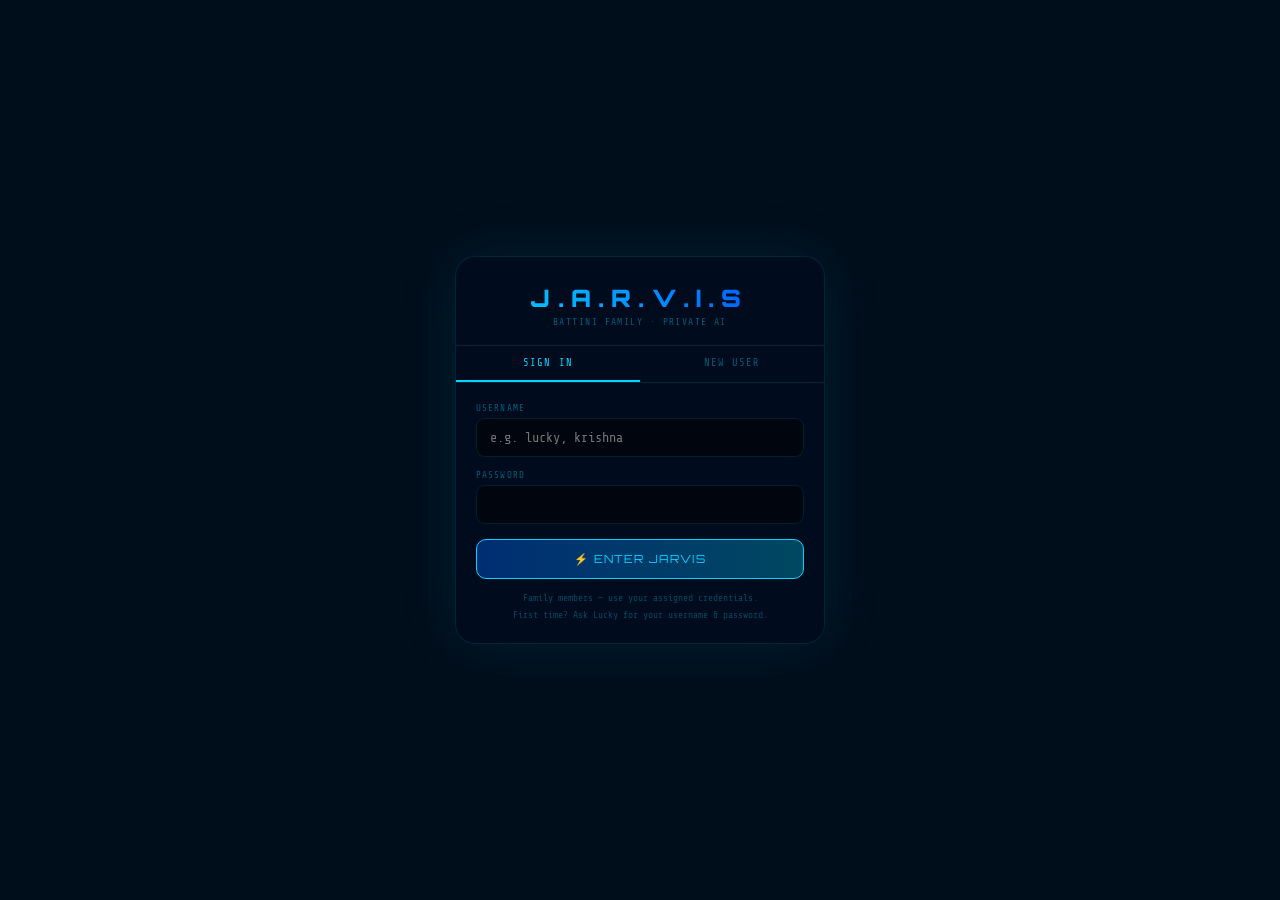
==== commit 4e40da12: "JARVIS 2.0" ====
--- a/index.html
+++ b/index.html
@@ -1,2335 +1,744 @@
 <!DOCTYPE html>
 <html lang="en">
 <head>
-<meta charset="UTF-8">
-<meta name="viewport" content="width=device-width, initial-scale=1.0">
-<title>J.A.R.V.I.S — Battini Family</title>
+<meta charset="UTF-8"/>
+<meta name="viewport" content="width=device-width,initial-scale=1,maximum-scale=1"/>
+<title>J.A.R.V.I.S</title>
+<link href="https://fonts.googleapis.com/css2?family=Orbitron:wght@400;700;900&family=Share+Tech+Mono&display=swap" rel="stylesheet"/>
 <style>
-@import url('https://fonts.googleapis.com/css2?family=Orbitron:wght@400;700;900&family=Share+Tech+Mono&display=swap');
-*,*::before,*::after{box-sizing:border-box;margin:0;padding:0}
+/* ══ RESET & VARS ══════════════════════════════════════════════════════════ */
+*{box-sizing:border-box;margin:0;padding:0;-webkit-tap-highlight-color:transparent}
 :root{
-  --cyan:#00d4ff;--cyan2:#00fff7;--blue:#0066ff;--dark:#000a14;
-  --panel:rgba(0,30,60,0.88);--border:rgba(0,212,255,0.22);
-  --text:#c8f0ff;--dim:rgba(0,212,255,0.45);--green:#00ff88;
-  --yellow:#ffd700;--red:#ff4466;--orange:#ff8c00;
-}
-body{background:var(--dark);color:var(--text);font-family:'Share Tech Mono',monospace;min-height:100vh;overflow-x:hidden;display:flex;flex-direction:column}
-body.light-theme{--dark:#f0f4f8;--panel:rgba(255,255,255,0.92);--border:rgba(0,100,200,0.2);--text:#1a2a3a;--dim:rgba(0,100,200,0.5);--cyan:#0066cc;background:#f0f4f8}
-body::before{content:'';position:fixed;inset:0;background-image:linear-gradient(rgba(0,212,255,0.035) 1px,transparent 1px),linear-gradient(90deg,rgba(0,212,255,0.035) 1px,transparent 1px);background-size:40px 40px;pointer-events:none;z-index:0;animation:gridMove 20s linear infinite}
-body.light-theme::before{background-image:linear-gradient(rgba(0,100,200,0.04) 1px,transparent 1px),linear-gradient(90deg,rgba(0,100,200,0.04) 1px,transparent 1px)}
-@keyframes gridMove{0%{background-position:0 0}100%{background-position:40px 40px}}
-body::after{content:'';position:fixed;inset:0;background:repeating-linear-gradient(0deg,transparent,transparent 2px,rgba(0,0,0,0.04) 2px,rgba(0,0,0,0.04) 4px);pointer-events:none;z-index:1}
-
-/* ── Header ── */
-header{position:relative;z-index:10;padding:0 16px;height:54px;display:flex;align-items:center;justify-content:space-between;border-bottom:1px solid var(--border);background:rgba(0,5,15,0.97);backdrop-filter:blur(14px);flex-shrink:0}
-body.light-theme header{background:rgba(230,240,255,0.97)}
-.logo{font-family:'Orbitron',sans-serif;font-size:1.1rem;font-weight:900;letter-spacing:.28em;background:linear-gradient(90deg,var(--cyan),var(--blue));-webkit-background-clip:text;-webkit-text-fill-color:transparent}
-.hdr-center{display:flex;align-items:center;gap:10px;font-size:.6rem;color:var(--dim);letter-spacing:.1em}
-.dot-status{width:7px;height:7px;border-radius:50%;background:var(--green);box-shadow:0 0 7px var(--green);animation:pulse 2s infinite}
-.dot-status.off{background:var(--red);box-shadow:0 0 7px var(--red);animation:none}
-@keyframes pulse{0%,100%{opacity:1}50%{opacity:.4}}
-.hdr-right{display:flex;align-items:center;gap:10px}
-.menu-btn{width:38px;height:38px;border-radius:9px;border:1px solid var(--border);background:rgba(0,30,60,.8);color:var(--cyan);font-size:1.1rem;cursor:pointer;display:flex;align-items:center;justify-content:center;transition:all .2s;flex-shrink:0}
-.menu-btn:hover{border-color:var(--cyan);background:rgba(0,212,255,.1);box-shadow:0 0 14px rgba(0,212,255,.2)}
-.theme-btn{width:34px;height:34px;border-radius:8px;border:1px solid var(--border);background:rgba(0,30,60,.6);color:var(--dim);font-size:.85rem;cursor:pointer;display:flex;align-items:center;justify-content:center;transition:all .2s}
-.theme-btn:hover{border-color:var(--cyan);color:var(--cyan)}
-
-/* ── Side Drawer ── */
-.drawer-overlay{position:fixed;inset:0;background:rgba(0,5,15,.7);z-index:190;display:none;backdrop-filter:blur(4px)}
-.drawer-overlay.open{display:block}
-.drawer{position:fixed;right:0;top:0;height:100vh;width:300px;background:rgba(0,8,22,.99);border-left:1px solid var(--border);z-index:195;transform:translateX(100%);transition:transform .28s cubic-bezier(.4,0,.2,1);display:flex;flex-direction:column;overflow:hidden}
-.drawer.open{transform:none}
-.drawer-head{padding:16px 18px;border-bottom:1px solid var(--border);display:flex;align-items:center;justify-content:space-between;flex-shrink:0}
-.drawer-title{font-family:'Orbitron',sans-serif;font-size:.78rem;color:var(--cyan);letter-spacing:.15em}
-.drawer-close{width:32px;height:32px;border-radius:7px;border:1px solid var(--border);background:none;color:var(--dim);font-size:1rem;cursor:pointer;display:flex;align-items:center;justify-content:center;transition:all .2s}
-.drawer-close:hover{border-color:var(--red);color:var(--red)}
-.drawer-body{flex:1;overflow-y:auto;padding:14px;scrollbar-width:thin;scrollbar-color:var(--border) transparent}
-.drawer-section{margin-bottom:20px}
-.drawer-section-title{font-size:.58rem;color:var(--dim);letter-spacing:.18em;padding:0 4px;margin-bottom:8px;text-transform:uppercase}
-.drawer-items{display:flex;flex-direction:column;gap:4px}
-.di{display:flex;align-items:center;gap:12px;padding:11px 13px;border-radius:10px;border:1px solid transparent;cursor:pointer;transition:all .18s}
-.di:hover{background:rgba(0,212,255,.06);border-color:rgba(0,212,255,.15)}
-.di:active{background:rgba(0,212,255,.1)}
-.di-icon{font-size:1.05rem;width:24px;text-align:center;flex-shrink:0}
-.di-label{font-size:.78rem;color:var(--text);flex:1}
-.di-desc{font-size:.6rem;color:var(--dim);margin-top:2px}
-.di.active-item{background:rgba(0,212,255,.07);border-color:rgba(0,212,255,.2)}
-.di.admin-item{border-color:rgba(255,215,0,.1)}
-.di.admin-item .di-label{color:var(--yellow)}
-.di.admin-item:hover{background:rgba(255,215,0,.06);border-color:rgba(255,215,0,.25)}
-.drawer-divider{height:1px;background:var(--border);margin:4px 0 16px}
-.drawer-user{padding:12px 14px;background:rgba(0,212,255,.04);border:1px solid var(--border);border-radius:10px;margin-bottom:14px;display:flex;align-items:center;gap:11px}
-.drawer-avatar{width:36px;height:36px;border-radius:50%;border:1px solid var(--cyan);background:rgba(0,212,255,.1);display:flex;align-items:center;justify-content:center;font-size:1rem;flex-shrink:0}
-.drawer-user-info{}
-.drawer-user-name{font-size:.78rem;color:var(--cyan);font-family:'Orbitron',monospace;letter-spacing:.06em}
-.drawer-user-sub{font-size:.6rem;color:var(--dim);margin-top:2px}
-
-/* ── Status row (inline in header) ── */
-.status-row{display:flex;gap:8px;align-items:center;font-size:.6rem;color:var(--dim);letter-spacing:.07em}
-.hbtn{display:none} /* hide old hbtns */
-
-/* ── Modals ── */
-.modal-overlay{position:fixed;inset:0;background:rgba(0,5,15,0.9);z-index:200;display:none;align-items:center;justify-content:center;backdrop-filter:blur(6px)}
-.modal-overlay.open{display:flex}
-.modal-box{background:rgba(0,15,35,0.98);border:1px solid var(--border);border-radius:14px;width:90%;max-width:460px;max-height:85vh;overflow:hidden;display:flex;flex-direction:column;box-shadow:0 0 50px rgba(0,212,255,.12);animation:slideIn .2s ease-out}
-@keyframes slideIn{from{opacity:0;transform:translateY(-12px)}to{opacity:1;transform:none}}
-.modal-head{padding:14px 18px;border-bottom:1px solid var(--border);display:flex;align-items:center;justify-content:space-between;flex-shrink:0}
-.modal-title{font-family:'Orbitron',sans-serif;font-size:.82rem;color:var(--cyan);letter-spacing:.12em}
-.modal-body{padding:16px 18px;overflow-y:auto;display:flex;flex-direction:column;gap:14px;scrollbar-width:thin;scrollbar-color:var(--border) transparent}
-.close-btn{background:none;border:none;color:var(--dim);font-size:1.1rem;cursor:pointer;padding:0 4px;transition:color .2s}
-.close-btn:hover{color:var(--red)}
-
-/* ── Voice Engine ── */
-.voice-list{display:flex;flex-direction:column;gap:5px;max-height:200px;overflow-y:auto;scrollbar-width:thin;scrollbar-color:var(--border) transparent}
-.vi{display:flex;align-items:center;gap:8px;padding:8px 10px;border-radius:7px;cursor:pointer;border:1px solid transparent;transition:all .15s;background:rgba(0,0,0,.3)}
-.vi:hover{border-color:rgba(0,212,255,.2);background:rgba(0,212,255,.05)}
-.vi.sel{border-color:var(--cyan);background:rgba(0,212,255,.08)}
-.vi-radio{width:9px;height:9px;border-radius:50%;border:1px solid var(--border);flex-shrink:0;transition:all .15s}
-.vi.sel .vi-radio{background:var(--cyan);box-shadow:0 0 6px var(--cyan)}
-.vi-info{flex:1;min-width:0}
-.vi-name{font-size:.76rem;color:var(--text);white-space:nowrap;overflow:hidden;text-overflow:ellipsis}
-.vi-meta{font-size:.6rem;color:var(--dim);margin-top:1px}
-.vi-test{background:none;border:1px solid rgba(0,212,255,.2);border-radius:4px;color:var(--dim);font-size:.58rem;padding:2px 6px;cursor:pointer;font-family:'Share Tech Mono',monospace;transition:all .15s}
-.vi-test:hover{border-color:var(--cyan);color:var(--cyan)}
-.badge{font-size:.52rem;padding:2px 5px;border-radius:8px;flex-shrink:0}
-.badge.best{background:rgba(0,255,136,.12);color:var(--green);border:1px solid rgba(0,255,136,.25)}
-.badge.good{background:rgba(255,215,0,.1);color:var(--yellow);border:1px solid rgba(255,215,0,.2)}
-.sec-label{font-size:.63rem;color:var(--dim);letter-spacing:.13em;margin-bottom:6px}
-.slider-row{display:flex;align-items:center;gap:8px}
-.slider-label{font-size:.67rem;color:var(--dim);min-width:55px}
-.slider-val{font-size:.67rem;color:var(--cyan);min-width:28px;text-align:right}
-input[type=range]{flex:1;-webkit-appearance:none;height:3px;background:linear-gradient(90deg,var(--cyan) var(--pct,50%),rgba(0,212,255,.15) var(--pct,50%));border-radius:3px;outline:none;cursor:pointer}
-input[type=range]::-webkit-slider-thumb{-webkit-appearance:none;width:13px;height:13px;border-radius:50%;background:var(--cyan);box-shadow:0 0 5px var(--cyan);cursor:pointer}
-.apply-btn{width:100%;padding:10px;background:linear-gradient(90deg,rgba(0,80,200,.3),rgba(0,212,255,.2));border:1px solid var(--cyan);border-radius:8px;color:var(--cyan);font-family:'Orbitron',sans-serif;font-size:.7rem;letter-spacing:.1em;cursor:pointer;transition:all .2s}
-.apply-btn:hover{background:rgba(0,212,255,.2);box-shadow:0 0 16px rgba(0,212,255,.2)}
-
-/* ── Owner Setup ── */
-/* ── Auth Screen ── */
-.auth-screen{position:fixed;inset:0;background:#000d1a;z-index:400;display:flex;align-items:center;justify-content:center;backdrop-filter:blur(0)}
-.auth-box{width:92%;max-width:380px;background:rgba(0,12,30,.98);border:1px solid var(--border);border-radius:20px;overflow:hidden;box-shadow:0 0 60px rgba(0,212,255,.1)}
-.auth-header{padding:28px 28px 20px;text-align:center;border-bottom:1px solid var(--border)}
-.auth-logo{font-family:'Orbitron',sans-serif;font-size:1.4rem;font-weight:900;letter-spacing:.3em;background:linear-gradient(90deg,var(--cyan),var(--blue));-webkit-background-clip:text;-webkit-text-fill-color:transparent;margin-bottom:4px}
-.auth-sub{font-size:.65rem;color:var(--dim);letter-spacing:.12em}
+  --bg:#000d1a; --panel:#030f20; --border:rgba(0,212,255,.12);
+  --cyan:#00d4ff; --cyan2:#7ee8ff; --blue:#0050ff; --dim:rgba(0,212,255,.4);
+  --red:#ff4466; --green:#00ff88; --text:#cce8ff;
+}
+html,body{height:100%;overflow:hidden;background:var(--bg);color:var(--text);font-family:'Share Tech Mono',monospace}
+
+/* ══ AUTH SCREEN ═══════════════════════════════════════════════════════════ */
+#authScreen{position:fixed;inset:0;z-index:500;display:flex;align-items:center;justify-content:center;background:var(--bg)}
+.auth-box{width:92%;max-width:370px;background:rgba(0,12,30,.98);border:1px solid var(--border);border-radius:20px;overflow:hidden;box-shadow:0 0 60px rgba(0,212,255,.1)}
+.auth-header{padding:26px 24px 18px;text-align:center;border-bottom:1px solid var(--border)}
+.auth-logo{font-family:'Orbitron',sans-serif;font-size:1.5rem;font-weight:900;letter-spacing:.3em;background:linear-gradient(90deg,var(--cyan),var(--blue));-webkit-background-clip:text;-webkit-text-fill-color:transparent}
+.auth-sub{font-size:.6rem;color:var(--dim);letter-spacing:.15em;margin-top:4px}
 .auth-tabs{display:flex;border-bottom:1px solid var(--border)}
-.auth-tab{flex:1;padding:11px;text-align:center;font-family:'Share Tech Mono',monospace;font-size:.68rem;color:var(--dim);cursor:pointer;border-bottom:2px solid transparent;transition:all .2s;letter-spacing:.08em}
+.auth-tab{flex:1;padding:11px;text-align:center;font-size:.65rem;color:var(--dim);cursor:pointer;border-bottom:2px solid transparent;transition:.2s;letter-spacing:.1em}
 .auth-tab.on{color:var(--cyan);border-bottom-color:var(--cyan)}
-.auth-body{padding:22px}
-.auth-panel{display:none}
-.auth-panel.on{display:block}
-.auth-field{margin-bottom:14px}
-.auth-label{font-size:.6rem;color:var(--dim);letter-spacing:.12em;margin-bottom:5px;display:block}
-.auth-input{width:100%;background:rgba(0,0,0,.5);border:1px solid var(--border);border-radius:9px;color:var(--cyan2);font-family:'Share Tech Mono',monospace;font-size:.85rem;padding:11px 13px;outline:none;transition:all .2s}
-.auth-input:focus{border-color:var(--cyan);box-shadow:0 0 0 3px rgba(0,212,255,.07)}
-.auth-btn{width:100%;padding:12px;background:linear-gradient(90deg,rgba(0,80,200,.5),rgba(0,212,255,.3));border:1px solid var(--cyan);border-radius:10px;color:var(--cyan);font-family:'Orbitron',sans-serif;font-size:.72rem;letter-spacing:.12em;cursor:pointer;transition:all .2s;margin-top:4px}
-.auth-btn:hover{background:linear-gradient(90deg,rgba(0,80,200,.7),rgba(0,212,255,.5));box-shadow:0 0 20px rgba(0,212,255,.2)}
+.auth-body{padding:20px}
+.auth-panel{display:none}.auth-panel.on{display:block}
+.auth-field{margin-bottom:13px}
+.auth-label{font-size:.58rem;color:var(--dim);letter-spacing:.12em;display:block;margin-bottom:5px}
+.auth-input{width:100%;background:rgba(0,0,0,.5);border:1px solid var(--border);border-radius:9px;color:var(--cyan2);font-family:'Share Tech Mono',monospace;font-size:.85rem;padding:11px 13px;outline:none;transition:.2s}
+.auth-input:focus{border-color:var(--cyan);box-shadow:0 0 0 3px rgba(0,212,255,.06)}
+.auth-btn{width:100%;padding:12px;background:linear-gradient(90deg,rgba(0,80,200,.5),rgba(0,212,255,.3));border:1px solid var(--cyan);border-radius:10px;color:var(--cyan);font-family:'Orbitron',sans-serif;font-size:.7rem;letter-spacing:.12em;cursor:pointer;transition:.2s;margin-top:2px}
+.auth-btn:hover{background:linear-gradient(90deg,rgba(0,80,200,.7),rgba(0,212,255,.5))}
 .auth-btn:disabled{opacity:.4;cursor:not-allowed}
-.auth-error{background:rgba(255,68,102,.1);border:1px solid rgba(255,68,102,.25);border-radius:8px;padding:9px 12px;font-size:.72rem;color:#ff6680;margin-bottom:12px;display:none}
-.auth-success{background:rgba(0,255,136,.08);border:1px solid rgba(0,255,136,.2);border-radius:8px;padding:9px 12px;font-size:.72rem;color:#00ff88;margin-bottom:12px;display:none}
-.auth-hint{font-size:.62rem;color:rgba(0,212,255,.35);text-align:center;margin-top:12px;line-height:1.6}
-.auth-divider{height:1px;background:var(--border);margin:16px 0}
-.register-fields{display:none}
-/* keep owner-* for fallback */
-.owner-modal{display:none}
-.owner-card{display:none}
-.owner-input{display:none}
-.owner-btn{display:none}
-
-/* ── Main ── */
-main{flex:1;display:flex;flex-direction:column;max-width:900px;width:100%;margin:0 auto;padding:12px 14px;gap:10px;position:relative;z-index:5}
-.arc-reactor{display:flex;justify-content:center;padding:4px 0 0}
-.reactor-ring{width:70px;height:70px;border-radius:50%;border:2px solid var(--cyan);display:flex;align-items:center;justify-content:center;position:relative;animation:reactorGlow 3s ease-in-out infinite}
-@keyframes reactorGlow{0%,100%{box-shadow:0 0 18px rgba(0,212,255,.3),inset 0 0 12px rgba(0,212,255,.1)}50%{box-shadow:0 0 42px rgba(0,212,255,.6),inset 0 0 28px rgba(0,212,255,.2)}}
-.reactor-ring::before{content:'';position:absolute;inset:6px;border-radius:50%;border:1px solid rgba(0,212,255,.3)}
-.reactor-core{width:25px;height:25px;border-radius:50%;background:radial-gradient(circle,#fff 0%,var(--cyan2) 30%,var(--blue) 70%,transparent 100%);box-shadow:0 0 18px var(--cyan2),0 0 36px var(--cyan)}
-.reactor-ring.talking .reactor-core{animation:talkPulse .22s ease-in-out infinite alternate}
-@keyframes talkPulse{from{transform:scale(.65);box-shadow:0 0 6px var(--cyan2)}to{transform:scale(1.4);box-shadow:0 0 32px var(--cyan2),0 0 55px var(--cyan)}}
-
-.device-badge{text-align:center;font-size:.65rem;color:var(--dim);letter-spacing:.1em}
-.device-badge span{color:var(--cyan)}
-.admin-badge{display:inline-block;background:rgba(255,215,0,.1);border:1px solid rgba(255,215,0,.3);color:var(--yellow);font-size:.58rem;padding:1px 7px;border-radius:10px;margin-left:6px;letter-spacing:.08em}
-.stats{display:flex;gap:12px;justify-content:center;font-size:.6rem;color:var(--dim);letter-spacing:.07em;flex-wrap:wrap}
-.stats .val{color:var(--cyan)}
-
-/* ── Chat ── */
-.chat-window{flex:1;background:var(--panel);border:1px solid var(--border);border-radius:11px;padding:14px;min-height:280px;max-height:370px;overflow-y:auto;display:flex;flex-direction:column;gap:10px;backdrop-filter:blur(10px);scrollbar-width:thin;scrollbar-color:var(--border) transparent}
-.chat-window::-webkit-scrollbar{width:3px}.chat-window::-webkit-scrollbar-thumb{background:var(--border);border-radius:3px}
-.msg{display:flex;flex-direction:column;gap:4px;animation:msgIn .3s ease-out}
-@keyframes msgIn{from{opacity:0;transform:translateY(7px)}to{opacity:1;transform:none}}
-.msg-row{display:flex;gap:9px;align-items:flex-start}
-.msg-label{font-family:'Orbitron',sans-serif;font-size:.56rem;font-weight:700;letter-spacing:.14em;padding-top:3px;min-width:54px;flex-shrink:0}
-.msg.user .msg-label{color:#88ccff}.msg.jarvis .msg-label{color:var(--cyan)}
-.msg-text{font-size:.83rem;line-height:1.65;color:var(--text)}
-.msg.jarvis .msg-text{color:#e8f8ff}
-.msg-feedback{display:flex;gap:6px;padding-left:63px;margin-top:2px}
-.fb-btn{background:none;border:1px solid rgba(0,212,255,.15);border-radius:5px;color:var(--dim);font-size:.68rem;padding:2px 8px;cursor:pointer;transition:all .15s}
-.fb-btn:hover{border-color:var(--cyan);color:var(--cyan)}
-.fb-btn.active-pos{border-color:var(--green);color:var(--green);background:rgba(0,255,136,.08)}
-.fb-btn.active-neg{border-color:var(--red);color:var(--red);background:rgba(255,68,102,.08)}
+.auth-error{background:rgba(255,68,102,.08);border:1px solid rgba(255,68,102,.2);border-radius:8px;padding:9px 12px;font-size:.7rem;color:#ff6680;margin-bottom:11px;display:none}
+.auth-ok{background:rgba(0,255,136,.06);border:1px solid rgba(0,255,136,.18);border-radius:8px;padding:9px 12px;font-size:.7rem;color:#00ff88;margin-bottom:11px;display:none}
+.auth-hint{font-size:.6rem;color:rgba(0,212,255,.3);text-align:center;margin-top:11px;line-height:1.7}
+.auth-divider{height:1px;background:var(--border);margin:14px 0}
+
+/* ══ MAIN APP ══════════════════════════════════════════════════════════════ */
+#app{display:none;flex-direction:column;height:100vh;height:100dvh}
+
+/* ── Header ─────────────────────────────────────────────────────────────── */
+#header{display:grid;grid-template-columns:44px 1fr auto;align-items:center;gap:8px;padding:10px 14px;background:var(--panel);border-bottom:1px solid var(--border);flex-shrink:0}
+#menuBtn{width:36px;height:36px;background:rgba(0,212,255,.06);border:1px solid var(--border);border-radius:9px;color:var(--cyan);font-size:1rem;cursor:pointer;display:flex;align-items:center;justify-content:center}
+.hc{display:flex;flex-direction:column;gap:2px;min-width:0}
+.h-title{font-family:'Orbitron',sans-serif;font-size:.75rem;letter-spacing:.2em;color:var(--cyan)}
+.h-sub{font-size:.58rem;color:var(--dim);white-space:nowrap;overflow:hidden;text-overflow:ellipsis}
+#reactor{width:32px;height:32px;border-radius:50%;border:2px solid rgba(0,212,255,.3);background:rgba(0,212,255,.05);display:flex;align-items:center;justify-content:center;font-size:.9rem;transition:.3s}
+#reactor.talking{border-color:var(--cyan);background:rgba(0,212,255,.15);box-shadow:0 0 16px rgba(0,212,255,.3)}
+
+/* ── Chat ───────────────────────────────────────────────────────────────── */
+#chat{flex:1;overflow-y:auto;padding:14px;display:flex;flex-direction:column;gap:10px;scroll-behavior:smooth}
+#chat::-webkit-scrollbar{width:3px}
+#chat::-webkit-scrollbar-thumb{background:rgba(0,212,255,.2);border-radius:3px}
+
+.msg-wrap{display:flex;flex-direction:column;max-width:85%}
+.user-wrap{align-self:flex-end;align-items:flex-end}
+.jarvis-wrap{align-self:flex-start}
+.msg{padding:10px 14px;border-radius:14px;font-size:.82rem;line-height:1.6}
+.msg.user{background:linear-gradient(135deg,rgba(0,80,200,.35),rgba(0,212,255,.15));border:1px solid rgba(0,212,255,.2);border-bottom-right-radius:4px}
+.msg.jarvis{background:rgba(3,15,32,.95);border:1px solid var(--border);border-bottom-left-radius:4px}
+.msg-label{font-size:.55rem;letter-spacing:.12em;margin-bottom:4px;opacity:.6}
+.user-wrap .msg-label{color:var(--cyan2)}
+.jarvis-wrap .msg-label{color:var(--cyan)}
+.feedback-row{display:flex;gap:8px;margin-top:8px}
+.fb-btn{background:rgba(0,212,255,.06);border:1px solid rgba(0,212,255,.15);border-radius:6px;color:var(--dim);font-size:.6rem;padding:4px 10px;cursor:pointer;transition:.2s}
+.fb-btn:hover{background:rgba(0,212,255,.12);color:var(--cyan)}
 .thinking-dots span{animation:blink 1.2s ease-in-out infinite;color:var(--cyan)}
-.thinking-dots span:nth-child(2){animation-delay:.2s}.thinking-dots span:nth-child(3){animation-delay:.4s}
-@keyframes blink{0%,80%,100%{opacity:.2}40%{opacity:1}}
-
-/* ── Reminder Toast ── */
-.reminder-toast{position:fixed;top:70px;right:16px;z-index:500;display:flex;flex-direction:column;gap:8px;max-width:300px}
-.toast{background:rgba(0,15,35,.97);border:1px solid var(--yellow);border-radius:10px;padding:12px 14px;animation:toastIn .3s ease-out;box-shadow:0 0 20px rgba(255,215,0,.2)}
-@keyframes toastIn{from{opacity:0;transform:translateX(20px)}to{opacity:1;transform:none}}
-.toast-title{font-family:'Orbitron',sans-serif;font-size:.62rem;color:var(--yellow);letter-spacing:.1em;margin-bottom:4px}
-.toast-text{font-size:.75rem;color:var(--text);line-height:1.5}
-.toast-close{position:absolute;top:8px;right:10px;background:none;border:none;color:var(--dim);cursor:pointer;font-size:.9rem}
-
-/* ── Speaking ── */
-.speaking-row{display:flex;align-items:center;justify-content:center;gap:10px;min-height:22px}
-.speaking-indicator{display:none;align-items:center;gap:6px;font-size:.63rem;color:var(--cyan);letter-spacing:.1em}
-.speaking-indicator.active{display:flex}
-.voice-bars{display:flex;gap:3px;align-items:center;height:16px}
-.voice-bar{width:3px;background:var(--cyan);border-radius:2px;transition:height .1s}
-
-/* ── Image Preview ── */
-.img-preview{display:none;position:relative;margin:4px 0}
-.img-preview img{max-height:80px;border-radius:7px;border:1px solid var(--border)}
-.img-preview .remove-img{position:absolute;top:2px;right:2px;background:rgba(255,68,102,.8);border:none;border-radius:50%;width:18px;height:18px;color:#fff;font-size:.65rem;cursor:pointer;display:flex;align-items:center;justify-content:center}
-
-/* ── Quick Commands ── */
-.quick-cmds{display:none} /* hidden — moved to drawer */
-.qbtn{display:none}
-
-/* ── FAB (floating action) ── */
-.fab-wrap{display:flex;align-items:center;gap:8px;flex-shrink:0}
-.fab{width:42px;height:42px;border-radius:11px;border:1px solid var(--border);background:rgba(0,30,60,.9);color:var(--cyan);font-size:1.15rem;cursor:pointer;display:flex;align-items:center;justify-content:center;transition:all .2s;flex-shrink:0}
-.fab:hover{border-color:var(--cyan);background:rgba(0,212,255,.1);box-shadow:0 0 14px rgba(0,212,255,.2)}
-
-/* ── Shortcut Grid (pops up above input) ── */
-.shortcut-tray{position:fixed;bottom:75px;left:50%;transform:translateX(-50%) translateY(12px);width:calc(100% - 28px);max-width:860px;background:rgba(0,8,22,.98);border:1px solid var(--border);border-radius:16px;padding:16px;z-index:160;display:none;grid-template-columns:repeat(4,1fr);gap:8px;box-shadow:0 -4px 40px rgba(0,212,255,.1);backdrop-filter:blur(14px);animation:trayUp .2s ease-out}
-@keyframes trayUp{from{opacity:0;transform:translateX(-50%) translateY(18px)}to{opacity:1;transform:translateX(-50%) translateY(0)}}
-.shortcut-tray.open{display:grid}
-.st-item{display:flex;flex-direction:column;align-items:center;gap:5px;padding:11px 6px;border-radius:11px;border:1px solid rgba(0,212,255,.1);background:rgba(0,25,55,.6);cursor:pointer;transition:all .18s}
-.st-item:hover{border-color:rgba(0,212,255,.3);background:rgba(0,212,255,.07)}
-.st-icon{font-size:1.2rem}
-.st-label{font-size:.58rem;color:var(--dim);text-align:center;letter-spacing:.05em;white-space:nowrap}
-.st-item:hover .st-label{color:var(--cyan)}
-
-/* ── Input Bar ── */
-.input-bar{
-  position:fixed;bottom:0;left:0;right:0;z-index:100;
-  padding:8px 12px 12px;
-  background:rgba(0,5,15,.98);
-  border-top:1px solid var(--border);
-  backdrop-filter:blur(16px);
-}
-.input-area{
-  display:grid;
-  grid-template-columns: 40px 1fr 40px 40px 64px;
-  grid-template-rows: auto;
-  gap:7px;
-  align-items:center;
-  max-width:860px;
-  margin:0 auto;
-}
-#textInput{
-  grid-column:2;
-  width:100%;
-  background:rgba(0,20,45,.95);
-  border:1px solid var(--border);
-  border-radius:12px;
-  color:var(--cyan2);
-  font-family:'Share Tech Mono',monospace;
-  font-size:.88rem;
-  padding:11px 14px;
-  outline:none;
-  transition:all .2s;
-  caret-color:var(--cyan);
-  min-width:0;
-}
-#textInput::placeholder{color:rgba(0,212,255,.22)}
-#textInput:focus{border-color:var(--cyan);box-shadow:0 0 0 3px rgba(0,212,255,.06)}
-.btn{
-  width:40px;height:40px;
-  border:1px solid var(--border);border-radius:10px;
-  background:rgba(0,30,60,.9);color:var(--cyan);
-  font-size:1rem;cursor:pointer;
-  transition:all .2s;
-  display:flex;align-items:center;justify-content:center;
-  flex-shrink:0;padding:0;
-}
-.btn:hover:not(:disabled){background:rgba(0,212,255,.1);border-color:var(--cyan);box-shadow:0 0 12px rgba(0,212,255,.12)}
-.btn:disabled{opacity:.35;cursor:not-allowed}
-#trayBtn{grid-column:1}
-#voiceLangBtn{
-  grid-column:3;
-  font-family:'Share Tech Mono',monospace;
-  font-size:.58rem;
-  letter-spacing:.03em;
-  width:40px;height:40px;
-  padding:0;
-  white-space:nowrap;
-  overflow:hidden;
-}
-#voiceBtn{grid-column:4;font-size:1.05rem;}
-#sendBtn{
-  grid-column:5;
-  width:100%;height:40px;
-  padding:0 10px;
-  font-family:'Orbitron',sans-serif;
-  font-size:.6rem;font-weight:700;letter-spacing:.08em;
-  background:linear-gradient(90deg,rgba(0,80,200,.45),rgba(0,212,255,.28));
-  border-color:var(--cyan);
-}
-#sendBtn:hover:not(:disabled){background:linear-gradient(90deg,rgba(0,80,200,.65),rgba(0,212,255,.45));box-shadow:0 0 18px rgba(0,212,255,.2)}
-#voiceBtn.listening{background:rgba(0,212,255,.15);border-color:var(--cyan);animation:vpulse 1s ease-in-out infinite}
-@keyframes vpulse{0%,100%{box-shadow:0 0 7px rgba(0,212,255,.2)}50%{box-shadow:0 0 22px rgba(0,212,255,.5)}}
-
-/* ── Mobile: tighter layout ── */
-@media(max-width:420px){
-  .input-bar{padding:7px 10px 11px}
-  .input-area{
-    grid-template-columns: 36px 1fr 36px 36px 54px;
-    gap:5px;
-  }
-  .btn{width:36px;height:38px;border-radius:9px}
-  #voiceLangBtn{width:36px;height:38px;font-size:.52rem}
-  #sendBtn{height:38px;font-size:.55rem;letter-spacing:.04em}
-  #textInput{padding:10px 11px;font-size:.82rem}
-}
-
-/* ── Panels (Todos / Notes / Memory) ── */
-.side-panel{position:fixed;right:0;top:0;height:100vh;width:340px;background:rgba(0,12,28,.97);border-left:1px solid var(--border);z-index:150;transform:translateX(100%);transition:transform .3s ease;display:flex;flex-direction:column;backdrop-filter:blur(10px)}
-.side-panel.open{transform:none}
-.panel-head{padding:14px 16px;border-bottom:1px solid var(--border);display:flex;align-items:center;justify-content:space-between;flex-shrink:0}
-.panel-title{font-family:'Orbitron',sans-serif;font-size:.78rem;color:var(--cyan);letter-spacing:.1em}
-.panel-body{flex:1;overflow-y:auto;padding:14px;display:flex;flex-direction:column;gap:10px;scrollbar-width:thin;scrollbar-color:var(--border) transparent}
-.todo-item{display:flex;align-items:center;gap:10px;padding:8px 10px;background:rgba(0,30,60,.5);border:1px solid var(--border);border-radius:8px}
-.todo-item.done-item{opacity:.5}
-.todo-check{width:16px;height:16px;border-radius:4px;border:1px solid var(--border);cursor:pointer;display:flex;align-items:center;justify-content:center;font-size:.7rem;flex-shrink:0;transition:all .15s}
-.todo-check.checked{background:var(--green);border-color:var(--green);color:#000}
-.todo-text{flex:1;font-size:.78rem;color:var(--text)}
-.todo-item.done-item .todo-text{text-decoration:line-through;color:var(--dim)}
-.panel-input-row{display:flex;gap:8px;padding:12px 14px;border-top:1px solid var(--border);flex-shrink:0}
-.panel-input{flex:1;background:rgba(0,0,0,.4);border:1px solid var(--border);border-radius:7px;color:var(--cyan2);font-family:'Share Tech Mono',monospace;font-size:.8rem;padding:8px 11px;outline:none}
-.panel-input:focus{border-color:var(--cyan)}
-.panel-add-btn{background:rgba(0,212,255,.1);border:1px solid var(--cyan);border-radius:7px;color:var(--cyan);font-size:.75rem;padding:0 12px;cursor:pointer;font-family:'Orbitron',sans-serif;letter-spacing:.08em;transition:all .2s}
-.panel-add-btn:hover{background:rgba(0,212,255,.2)}
-.note-item{padding:10px;background:rgba(0,30,60,.5);border:1px solid var(--border);border-radius:8px}
-.note-title{font-size:.72rem;color:var(--cyan);margin-bottom:4px}
-.note-body{font-size:.76rem;color:var(--text);line-height:1.5}
-.note-date{font-size:.58rem;color:var(--dim);margin-top:4px}
-.reminder-item{padding:8px 10px;background:rgba(0,30,60,.5);border:1px solid var(--border);border-radius:8px;display:flex;justify-content:space-between;align-items:center}
-.reminder-text{font-size:.76rem;color:var(--text)}
-.reminder-time{font-size:.62rem;color:var(--yellow)}
-
-/* ── Admin Panel (full screen) ── */
-.admin-screen{position:fixed;inset:0;background:#00050f;z-index:300;display:none;flex-direction:column;overflow:hidden}
-.admin-screen.open{display:flex}
-.admin-topbar{height:52px;border-bottom:1px solid rgba(255,215,0,.2);display:flex;align-items:center;padding:0 20px;gap:16px;flex-shrink:0;background:rgba(0,3,10,.98)}
-.admin-topbar-title{font-family:'Orbitron',sans-serif;font-size:.85rem;color:var(--yellow);letter-spacing:.2em;flex:1}
-.admin-close{width:36px;height:36px;border-radius:8px;border:1px solid rgba(255,215,0,.2);background:none;color:var(--yellow);font-size:1rem;cursor:pointer;display:flex;align-items:center;justify-content:center;transition:all .2s}
-.admin-close:hover{background:rgba(255,68,102,.15);border-color:var(--red);color:var(--red)}
-.admin-tabs{display:flex;gap:0;border-bottom:1px solid rgba(255,215,0,.15);flex-shrink:0;padding:0 20px;background:rgba(0,3,10,.9)}
-.atab{padding:11px 18px;font-family:'Share Tech Mono',monospace;font-size:.68rem;color:rgba(255,215,0,.4);letter-spacing:.1em;cursor:pointer;border-bottom:2px solid transparent;transition:all .2s;white-space:nowrap}
-.atab:hover{color:rgba(255,215,0,.7)}
-.atab.on{color:var(--yellow);border-bottom-color:var(--yellow)}
-.admin-content{flex:1;overflow-y:auto;padding:20px;scrollbar-width:thin;scrollbar-color:rgba(255,215,0,.2) transparent}
-.admin-tab-panel{display:none}
-.admin-tab-panel.on{display:block}
-
-/* Stat cards */
-.ast-grid{display:grid;grid-template-columns:repeat(4,1fr);gap:12px;margin-bottom:24px}
-@media(max-width:600px){.ast-grid{grid-template-columns:repeat(2,1fr)}}
-.ast-card{background:rgba(255,215,0,.04);border:1px solid rgba(255,215,0,.15);border-radius:12px;padding:16px;text-align:center;transition:all .2s}
-.ast-card:hover{border-color:rgba(255,215,0,.3);background:rgba(255,215,0,.07)}
-.ast-num{font-family:'Orbitron',sans-serif;font-size:1.6rem;color:var(--yellow);margin-bottom:4px}
-.ast-lbl{font-size:.6rem;color:rgba(255,215,0,.5);letter-spacing:.12em}
-
-/* User Tree */
-.tree-wrap{background:rgba(0,3,10,.7);border:1px solid rgba(255,215,0,.12);border-radius:14px;padding:20px;margin-bottom:20px}
-.tree-title{font-family:'Orbitron',sans-serif;font-size:.72rem;color:var(--yellow);letter-spacing:.15em;margin-bottom:18px;display:flex;align-items:center;gap:8px}
-.tree-root{display:flex;flex-direction:column;gap:0}
-.tree-family-node{margin-bottom:4px}
-.tree-node{display:flex;align-items:center;gap:0;position:relative}
-.tree-connector{display:flex;flex-direction:column;align-items:center;width:28px;flex-shrink:0}
-.tree-vline{width:1px;background:rgba(255,215,0,.2);flex:1;min-height:12px}
-.tree-hline{width:20px;height:1px;background:rgba(255,215,0,.2);margin-bottom:0}
-.tree-dot{width:7px;height:7px;border-radius:50%;border:1px solid var(--yellow);background:rgba(255,215,0,.2);flex-shrink:0;margin:0 6px}
-.tree-card{flex:1;background:rgba(255,215,0,.04);border:1px solid rgba(255,215,0,.1);border-radius:10px;padding:11px 14px;margin:3px 0;cursor:pointer;transition:all .2s;display:flex;align-items:center;gap:12px}
-.tree-card:hover{border-color:rgba(255,215,0,.35);background:rgba(255,215,0,.08)}
-.tree-card.online{border-color:rgba(0,255,136,.3);background:rgba(0,255,136,.04)}
-.tree-card.unknown-user{border-color:rgba(255,100,0,.3);background:rgba(255,100,0,.04)}
-.tc-avatar{width:36px;height:36px;border-radius:50%;display:flex;align-items:center;justify-content:center;font-size:1rem;flex-shrink:0;border:1px solid rgba(255,215,0,.2);background:rgba(255,215,0,.06)}
-.tc-avatar.online-av{border-color:rgba(0,255,136,.4);background:rgba(0,255,136,.08)}
-.tc-info{flex:1;min-width:0}
-.tc-name{font-size:.8rem;color:var(--yellow);margin-bottom:2px;font-family:'Orbitron',sans-serif;font-size:.72rem;letter-spacing:.06em}
-.tc-role{font-size:.62rem;color:rgba(255,215,0,.5);margin-bottom:3px}
-.tc-device{font-size:.6rem;color:rgba(0,212,255,.5)}
-.tc-right{display:flex;flex-direction:column;align-items:flex-end;gap:4px;flex-shrink:0}
-.tc-badge{font-size:.55rem;padding:2px 8px;border-radius:8px;white-space:nowrap}
-.tc-badge.online{background:rgba(0,255,136,.1);border:1px solid rgba(0,255,136,.25);color:#00ff88}
-.tc-badge.offline{background:rgba(0,212,255,.06);border:1px solid rgba(0,212,255,.15);color:var(--dim)}
-.tc-badge.admin{background:rgba(255,215,0,.12);border:1px solid rgba(255,215,0,.3);color:var(--yellow)}
-.tc-badge.unknown{background:rgba(255,100,0,.1);border:1px solid rgba(255,100,0,.25);color:#ff8844}
-.tc-msgs{font-size:.6rem;color:var(--dim)}
-.tree-devices{margin-left:28px;display:flex;flex-direction:column;gap:3px;padding-left:14px;border-left:1px dashed rgba(255,215,0,.12)}
-.td-item{display:flex;align-items:center;gap:9px;padding:7px 10px;border-radius:8px;background:rgba(0,10,25,.5);border:1px solid rgba(0,212,255,.08);transition:all .2s}
-.td-item:hover{border-color:rgba(0,212,255,.2)}
-.td-icon{font-size:.85rem;width:20px;text-align:center}
-.td-info{flex:1;min-width:0}
-.td-name{font-size:.73rem;color:var(--text)}
-.td-id{font-size:.57rem;color:var(--dim);font-family:monospace}
-.td-last{font-size:.57rem;color:rgba(0,212,255,.4)}
-.expand-btn{background:none;border:1px solid rgba(255,215,0,.15);border-radius:5px;color:rgba(255,215,0,.5);font-size:.6rem;padding:2px 7px;cursor:pointer;transition:all .2s;white-space:nowrap}
-.expand-btn:hover{border-color:var(--yellow);color:var(--yellow)}
-
-/* Controls */
-.admin-controls{display:grid;grid-template-columns:1fr 1fr;gap:10px;margin-bottom:20px}
-@media(max-width:500px){.admin-controls{grid-template-columns:1fr}}
-.ac-btn{padding:13px 16px;border-radius:11px;border:1px solid rgba(255,215,0,.18);background:rgba(255,215,0,.04);color:rgba(255,215,0,.8);font-family:'Share Tech Mono',monospace;font-size:.72rem;cursor:pointer;transition:all .2s;text-align:left;display:flex;align-items:center;gap:10px}
-.ac-btn:hover{border-color:rgba(255,215,0,.4);background:rgba(255,215,0,.09)}
-.ac-btn.danger{border-color:rgba(255,68,102,.2);color:rgba(255,68,102,.8)}
-.ac-btn.danger:hover{background:rgba(255,68,102,.08);border-color:var(--red)}
-.ac-btn-icon{font-size:1.1rem;flex-shrink:0}
-.ac-btn-text{}
-.ac-btn-label{font-size:.73rem;margin-bottom:2px}
-.ac-btn-sub{font-size:.6rem;color:rgba(255,255,255,.3)}
-.announce-box{background:rgba(255,215,0,.04);border:1px solid rgba(255,215,0,.15);border-radius:12px;padding:16px;margin-bottom:20px}
-.announce-title{font-family:'Orbitron',sans-serif;font-size:.7rem;color:var(--yellow);letter-spacing:.12em;margin-bottom:12px}
-.announce-input{width:100%;background:rgba(0,0,0,.4);border:1px solid rgba(255,215,0,.2);border-radius:8px;color:#ffe066;font-family:'Share Tech Mono',monospace;font-size:.82rem;padding:10px 13px;outline:none;margin-bottom:10px;resize:none}
-.announce-input:focus{border-color:var(--yellow)}
-.announce-send{padding:10px 20px;background:rgba(255,215,0,.12);border:1px solid rgba(255,215,0,.3);border-radius:8px;color:var(--yellow);font-family:'Orbitron',sans-serif;font-size:.65rem;letter-spacing:.1em;cursor:pointer;transition:all .2s}
-.announce-send:hover{background:rgba(255,215,0,.22)}
-
-/* stat section */
-.admin-section{padding:12px;background:rgba(255,215,0,.04);border:1px solid rgba(255,215,0,.15);border-radius:10px}
-.admin-section h3{font-family:'Orbitron',sans-serif;font-size:.7rem;color:var(--yellow);letter-spacing:.12em;margin-bottom:10px}
-.admin-btn{width:100%;padding:8px;background:rgba(255,215,0,.08);border:1px solid rgba(255,215,0,.2);border-radius:7px;color:var(--yellow);font-family:'Share Tech Mono',monospace;font-size:.72rem;cursor:pointer;margin-bottom:6px;transition:all .2s;text-align:left}
-.admin-btn:hover{background:rgba(255,215,0,.15);border-color:var(--yellow)}
-.stat-grid{display:grid;grid-template-columns:1fr 1fr;gap:8px}
-.stat-box{background:rgba(0,30,60,.5);border:1px solid var(--border);border-radius:8px;padding:10px;text-align:center}
-.stat-num{font-family:'Orbitron',sans-serif;font-size:1.2rem;color:var(--cyan)}
-.stat-lbl{font-size:.58rem;color:var(--dim);margin-top:3px}
-
-/* ── Private Mode indicator ── */
-.private-indicator{display:none;align-items:center;gap:5px;font-size:.62rem;color:var(--orange);letter-spacing:.08em}
-.private-indicator.active{display:flex}
-
-
-/* ── Music ── */
-.music-menu-overlay{position:fixed;inset:0;background:rgba(0,5,15,.88);z-index:170;display:none;align-items:flex-end;justify-content:center;backdrop-filter:blur(7px)}
-.music-menu-overlay.open{display:flex}
-.music-menu-card{background:rgba(0,10,25,.99);border:1px solid var(--border);border-radius:18px 18px 0 0;width:100%;max-width:520px;padding:22px 18px 34px;animation:slideUp .25s ease-out}
-@keyframes slideUp{from{transform:translateY(40px);opacity:0}to{transform:none;opacity:1}}
-.music-menu-title{font-family:'Orbitron',sans-serif;font-size:.88rem;color:var(--cyan);letter-spacing:.16em;text-align:center;margin-bottom:5px}
-.music-menu-sub{font-size:.68rem;color:var(--dim);text-align:center;margin-bottom:20px}
-.music-options{display:flex;flex-direction:column;gap:10px}
-.music-option{display:flex;align-items:center;gap:14px;padding:15px 16px;background:rgba(0,30,60,.6);border:1px solid var(--border);border-radius:12px;cursor:pointer;transition:all .2s}
-.music-option:hover{border-color:var(--cyan);background:rgba(0,212,255,.07);transform:translateX(5px)}
-.mo-icon{font-size:1.5rem;width:38px;text-align:center;flex-shrink:0}
-.mo-info{flex:1}
-.mo-name{font-family:'Orbitron',sans-serif;font-size:.74rem;color:var(--cyan);letter-spacing:.08em;margin-bottom:3px}
-.mo-desc{font-size:.66rem;color:var(--dim);line-height:1.5}
-.mo-arrow{color:var(--border);font-size:1rem;flex-shrink:0}
-.music-option:hover .mo-arrow{color:var(--cyan)}
-.music-screen{position:fixed;inset:0;background:rgba(0,8,20,.98);z-index:175;display:none;flex-direction:column}
-.music-screen.open{display:flex}
-.ms-head{padding:13px 16px;border-bottom:1px solid var(--border);display:flex;align-items:center;gap:12px;flex-shrink:0;background:rgba(0,5,15,.95)}
-.ms-back{background:rgba(0,30,60,.8);border:1px solid var(--border);border-radius:7px;color:var(--cyan);font-size:.78rem;padding:6px 13px;cursor:pointer;font-family:'Share Tech Mono',monospace;transition:all .2s}
-.ms-back:hover{border-color:var(--cyan)}
-.ms-title{font-family:'Orbitron',sans-serif;font-size:.8rem;color:var(--cyan);letter-spacing:.12em;flex:1}
-.ms-body{flex:1;overflow-y:auto;padding:16px;display:flex;flex-direction:column;gap:14px;scrollbar-width:thin;scrollbar-color:var(--border) transparent}
-.vsbar{display:flex;align-items:center;gap:11px;background:rgba(0,30,60,.7);border:1px solid var(--border);border-radius:13px;padding:12px 14px;transition:border-color .2s}
-.vsbar.on{border-color:var(--cyan);box-shadow:0 0 20px rgba(0,212,255,.12)}
-.vsb-mic{width:44px;height:44px;border-radius:50%;border:2px solid var(--cyan);background:rgba(0,212,255,.1);display:flex;align-items:center;justify-content:center;font-size:1.15rem;cursor:pointer;transition:all .2s;flex-shrink:0}
-.vsb-mic:hover,.vsb-mic.on{background:rgba(0,212,255,.22);box-shadow:0 0 18px rgba(0,212,255,.35)}
-.vsb-mic.on{animation:micGlow .7s ease-in-out infinite alternate}
-@keyframes micGlow{from{box-shadow:0 0 8px rgba(0,212,255,.3)}to{box-shadow:0 0 26px rgba(0,212,255,.75)}}
-.vsb-mid{flex:1;min-width:0}
-.vsb-lbl{font-size:.6rem;color:var(--dim);letter-spacing:.1em;margin-bottom:4px}
-.vsb-q{font-size:.88rem;color:var(--cyan2);min-height:22px;white-space:nowrap;overflow:hidden;text-overflow:ellipsis}
-.vsb-go{background:linear-gradient(90deg,rgba(0,80,200,.4),rgba(0,212,255,.2));border:1px solid var(--cyan);border-radius:8px;color:var(--cyan);font-family:'Orbitron',sans-serif;font-size:.6rem;padding:9px 12px;cursor:pointer;letter-spacing:.08em;white-space:nowrap;display:none;transition:all .2s}
-.vsb-go:hover{background:rgba(0,212,255,.25)}
-.chips{display:flex;flex-wrap:wrap;gap:7px}
-.chip{background:rgba(0,30,60,.6);border:1px solid rgba(0,212,255,.13);border-radius:20px;color:var(--dim);font-family:'Share Tech Mono',monospace;font-size:.67rem;padding:5px 13px;cursor:pointer;transition:all .2s;white-space:nowrap}
-.chip:hover{border-color:var(--cyan);color:var(--cyan2);background:rgba(0,212,255,.08)}
-.ms-input{width:100%;background:rgba(0,0,0,.5);border:1px solid var(--border);border-radius:9px;color:var(--cyan2);font-family:'Share Tech Mono',monospace;font-size:.85rem;padding:11px 14px;outline:none;transition:border-color .2s}
-.ms-input:focus{border-color:var(--cyan)}
-.ms-row{display:flex;gap:8px}
-.ms-btn{background:rgba(0,212,255,.1);border:1px solid var(--cyan);border-radius:9px;color:var(--cyan);font-family:'Orbitron',sans-serif;font-size:.62rem;padding:0 16px;cursor:pointer;letter-spacing:.08em;white-space:nowrap;transition:all .2s}
-.ms-btn:hover{background:rgba(0,212,255,.2)}
-.ms-btn.yt{background:rgba(255,68,68,.12);border-color:rgba(255,68,68,.4);color:#ff6666}
-.ms-btn.yt:hover{background:rgba(255,68,68,.2)}
-.np-box{background:rgba(0,212,255,.05);border:1px solid rgba(0,212,255,.18);border-radius:13px;padding:14px;display:none;flex-direction:column;gap:10px}
-.np-box.on{display:flex}
-.np-top{display:flex;align-items:center;gap:12px}
-.np-art{width:54px;height:54px;border-radius:9px;background:rgba(0,30,60,.8);flex-shrink:0;object-fit:cover}
-.np-inf{flex:1;min-width:0}
-.np-song{font-size:.84rem;color:var(--text);white-space:nowrap;overflow:hidden;text-overflow:ellipsis}
-.np-artist{font-size:.64rem;color:var(--dim);margin-top:2px}
-.np-badge{font-size:.57rem;padding:2px 8px;border-radius:8px;background:rgba(0,255,136,.1);border:1px solid rgba(0,255,136,.2);color:#00ff88;flex-shrink:0;white-space:nowrap}
-audio.jarvis-audio{width:100%;accent-color:var(--cyan)}
-.np-ctrl{display:flex;gap:8px;justify-content:center}
-.npc{background:rgba(0,30,60,.7);border:1px solid var(--border);border-radius:8px;color:var(--cyan);font-size:.9rem;padding:7px 16px;cursor:pointer;transition:all .18s}
-.npc:hover{border-color:var(--cyan);background:rgba(0,212,255,.12)}
-.np-note{font-size:.59rem;color:var(--dim);text-align:center}
-.song-list{display:flex;flex-direction:column;gap:8px}
-.si{display:flex;align-items:center;gap:11px;padding:11px 13px;background:rgba(0,25,55,.6);border:1px solid var(--border);border-radius:11px;transition:all .2s}
-.si:hover{border-color:rgba(0,212,255,.3);background:rgba(0,212,255,.05)}
-.si-art{width:46px;height:46px;border-radius:7px;object-fit:cover;flex-shrink:0;background:rgba(0,30,60,.8)}
-.si-inf{flex:1;min-width:0}
-.si-name{font-size:.79rem;color:var(--text);white-space:nowrap;overflow:hidden;text-overflow:ellipsis;margin-bottom:3px}
-.si-meta{font-size:.62rem;color:var(--dim)}
-.si-btns{display:flex;gap:6px;flex-shrink:0}
-.sib{background:none;border:1px solid var(--border);border-radius:6px;font-size:.67rem;padding:4px 9px;cursor:pointer;transition:all .15s;font-family:'Share Tech Mono',monospace;white-space:nowrap}
-.sib.p{color:#00ff88;border-color:rgba(0,255,136,.25)}.sib.p:hover{background:rgba(0,255,136,.08);border-color:#00ff88}
-.sib.y{color:#ff6666;border-color:rgba(255,68,68,.25)}.sib.y:hover{background:rgba(255,68,68,.08);border-color:#ff4444}
-
-main{padding-bottom:90px}
-@media(max-width:480px){.logo{font-size:.95rem}.chat-window{min-height:260px;max-height:calc(100vh - 230px)}.side-panel{width:100%}.shortcut-tray{grid-template-columns:repeat(4,1fr)}}
+.thinking-dots span:nth-child(2){animation-delay:.2s}
+.thinking-dots span:nth-child(3){animation-delay:.4s}
+@keyframes blink{0%,100%{opacity:.2}50%{opacity:1}}
+.stream-cursor{display:inline-block;color:var(--cyan);animation:cur .5s step-end infinite;margin-left:1px}
+@keyframes cur{0%,100%{opacity:1}50%{opacity:0}}
+pre{background:rgba(0,0,0,.4);border:1px solid var(--border);border-radius:8px;padding:10px;overflow-x:auto;font-size:.75rem;margin:6px 0}
+code{font-family:'Share Tech Mono',monospace}
+
+/* ── Input bar ──────────────────────────────────────────────────────────── */
+#inputBar{display:grid;grid-template-columns:38px 1fr 38px 38px 56px;gap:6px;padding:10px 12px;background:var(--panel);border-top:1px solid var(--border);flex-shrink:0}
+@media(max-width:380px){#inputBar{grid-template-columns:34px 1fr 34px 34px 50px;gap:5px;padding:8px 10px}}
+.ib-btn{background:rgba(0,212,255,.06);border:1px solid var(--border);border-radius:9px;color:var(--cyan);font-size:.9rem;cursor:pointer;display:flex;align-items:center;justify-content:center;transition:.2s;width:100%;height:42px}
+.ib-btn:hover{background:rgba(0,212,255,.12)}
+.ib-btn.on{background:rgba(0,212,255,.18);border-color:var(--cyan)}
+#textInput{background:rgba(0,0,0,.4);border:1px solid var(--border);border-radius:9px;color:var(--cyan2);font-family:'Share Tech Mono',monospace;font-size:.82rem;padding:11px 13px;outline:none;resize:none;height:42px;line-height:1.3;overflow:hidden;transition:.2s}
+#textInput:focus{border-color:rgba(0,212,255,.35)}
+#sendBtn{background:linear-gradient(135deg,rgba(0,80,200,.5),rgba(0,212,255,.3));border:1px solid var(--cyan);border-radius:9px;color:var(--cyan);font-size:.7rem;font-family:'Orbitron',sans-serif;cursor:pointer;height:42px;letter-spacing:.05em;transition:.2s}
+#sendBtn:hover{background:linear-gradient(135deg,rgba(0,80,200,.7),rgba(0,212,255,.5))}
+#sendBtn:disabled{opacity:.4}
+
+/* ── Drawer ─────────────────────────────────────────────────────────────── */
+#drawerOverlay{position:fixed;inset:0;z-index:200;display:none}
+#drawerOverlay.on{display:block}
+#drawer{position:fixed;left:0;top:0;bottom:0;width:260px;background:var(--panel);border-right:1px solid var(--border);z-index:201;transform:translateX(-100%);transition:transform .25s ease;overflow-y:auto;display:flex;flex-direction:column}
+#drawer.on{transform:translateX(0)}
+.drawer-header{padding:20px 16px 14px;border-bottom:1px solid var(--border)}
+.drawer-logo{font-family:'Orbitron',sans-serif;font-size:.85rem;letter-spacing:.2em;color:var(--cyan)}
+.drawer-user{font-size:.65rem;color:var(--dim);margin-top:4px}
+.drawer-section{padding:10px 12px 4px;font-size:.55rem;letter-spacing:.15em;color:rgba(0,212,255,.3)}
+.di{display:flex;align-items:center;gap:11px;padding:11px 14px;cursor:pointer;border-radius:10px;margin:2px 8px;transition:.2s}
+.di:hover{background:rgba(0,212,255,.06)}
+.di-icon{font-size:1rem;width:22px;text-align:center}
+.di-label{font-size:.72rem;color:var(--cyan2)}
+.di-desc{font-size:.6rem;color:var(--dim);margin-top:1px}
+.drawer-footer{margin-top:auto;padding:12px}
+.drawer-out{width:100%;padding:10px;background:rgba(255,68,102,.06);border:1px solid rgba(255,68,102,.15);border-radius:9px;color:rgba(255,68,102,.7);font-size:.65rem;cursor:pointer;font-family:'Share Tech Mono',monospace}
+.drawer-out:hover{background:rgba(255,68,102,.12)}
+
+/* ── Toast ──────────────────────────────────────────────────────────────── */
+#toast{position:fixed;bottom:80px;left:50%;transform:translateX(-50%) translateY(20px);background:rgba(0,12,30,.98);border:1px solid var(--cyan);border-radius:12px;padding:11px 18px;font-size:.72rem;color:var(--cyan);opacity:0;transition:.3s;z-index:400;text-align:center;pointer-events:none;white-space:nowrap}
+#toast.show{opacity:1;transform:translateX(-50%) translateY(0)}
+
+/* ══ ADMIN ═════════════════════════════════════════════════════════════════ */
+#adminScreen{position:fixed;inset:0;z-index:300;background:var(--bg);display:none;flex-direction:column}
+#adminScreen.on{display:flex}
+.admin-topbar{display:flex;align-items:center;justify-content:space-between;padding:12px 16px;background:var(--panel);border-bottom:1px solid var(--border);flex-shrink:0}
+.admin-title{font-family:'Orbitron',sans-serif;font-size:.75rem;letter-spacing:.2em;color:var(--cyan)}
+.admin-close{background:rgba(255,68,102,.1);border:1px solid rgba(255,68,102,.2);border-radius:8px;color:var(--red);font-size:.7rem;padding:7px 14px;cursor:pointer}
+.admin-tabs{display:flex;border-bottom:1px solid var(--border);flex-shrink:0;overflow-x:auto}
+.atab{padding:10px 16px;font-size:.62rem;color:var(--dim);cursor:pointer;border-bottom:2px solid transparent;white-space:nowrap;letter-spacing:.08em}
+.atab.on{color:var(--cyan);border-bottom-color:var(--cyan)}
+.admin-body{flex:1;overflow-y:auto;padding:14px}
+.admin-panel{display:none}.admin-panel.on{display:block}
+.a-card{background:var(--panel);border:1px solid var(--border);border-radius:12px;padding:14px;margin-bottom:10px}
+.a-card-title{font-size:.6rem;letter-spacing:.15em;color:var(--dim);margin-bottom:10px}
+.user-row{display:flex;align-items:center;gap:10px;padding:10px;background:rgba(0,212,255,.03);border:1px solid var(--border);border-radius:10px;margin-bottom:7px}
+.user-emoji{font-size:1.3rem}
+.user-info{flex:1;min-width:0}
+.user-name{font-size:.75rem;color:var(--cyan2)}
+.user-meta{font-size:.58rem;color:var(--dim);margin-top:2px}
+.online-dot{display:inline-block;width:7px;height:7px;border-radius:50%;margin-right:4px}
+.online-dot.on{background:var(--green);box-shadow:0 0 6px var(--green)}
+.online-dot.off{background:rgba(255,255,255,.2)}
+.a-input{width:100%;background:rgba(0,0,0,.4);border:1px solid var(--border);border-radius:8px;color:var(--cyan2);font-family:'Share Tech Mono',monospace;font-size:.8rem;padding:9px 12px;outline:none;margin-bottom:8px}
+.a-input:focus{border-color:var(--cyan)}
+.a-btn{padding:9px 18px;background:rgba(0,212,255,.1);border:1px solid rgba(0,212,255,.25);border-radius:8px;color:var(--cyan);font-size:.65rem;cursor:pointer;transition:.2s}
+.a-btn:hover{background:rgba(0,212,255,.2)}
+.a-btn.red{background:rgba(255,68,102,.08);border-color:rgba(255,68,102,.2);color:var(--red)}
+.a-btn.green{background:rgba(0,255,136,.08);border-color:rgba(0,255,136,.2);color:var(--green)}
+.pending-card{display:flex;align-items:center;gap:10px;padding:11px 13px;background:rgba(255,150,0,.04);border:1px solid rgba(255,150,0,.12);border-radius:10px;margin-bottom:8px}
+.pending-info{flex:1}
+.pending-name{font-size:.75rem;color:#ffaa44}
+.pending-meta{font-size:.6rem;color:rgba(255,150,0,.5);margin-top:2px}
 </style>
 </head>
 <body>
 
-<!-- Owner Setup -->
-<!-- ══ AUTH SCREEN ══ -->
-<div class="auth-screen" id="authScreen">
+<!-- ══ AUTH ═══════════════════════════════════════════════════════════════════ -->
+<div id="authScreen">
   <div class="auth-box">
     <div class="auth-header">
       <div class="auth-logo">J.A.R.V.I.S</div>
-      <div class="auth-sub">BATTINI FAMILY · PRIVATE AI SYSTEM</div>
+      <div class="auth-sub">BATTINI FAMILY · PRIVATE AI</div>
     </div>
-
     <div class="auth-tabs">
-      <div class="auth-tab on" id="tabLogin"    onclick="switchAuthTab('login')">SIGN IN</div>
-      <div class="auth-tab"    id="tabRegister" onclick="switchAuthTab('register')">NEW USER</div>
+      <div class="auth-tab on" id="tabLogin"    onclick="switchTab('login')">SIGN IN</div>
+      <div class="auth-tab"    id="tabReg"      onclick="switchTab('reg')">NEW USER</div>
     </div>
-
     <div class="auth-body">
 
-      <!-- ── LOGIN PANEL ── -->
+      <!-- Login -->
       <div class="auth-panel on" id="panelLogin">
-        <div class="auth-error"   id="loginError"></div>
-        <div class="auth-success" id="loginSuccess"></div>
-        <div class="auth-field">
-          <label class="auth-label">USERNAME</label>
-          <input class="auth-input" id="loginUser" placeholder="e.g. lucky, krishna..." autocomplete="username" autocapitalize="none"/>
-        </div>
-        <div class="auth-field">
-          <label class="auth-label">PASSWORD</label>
-          <input class="auth-input" id="loginPass" type="password" placeholder="Your password" autocomplete="current-password"/>
+        <div class="auth-error" id="loginErr"></div>
+        <div class="auth-field"><label class="auth-label">USERNAME</label>
+          <input class="auth-input" id="loginUser" placeholder="e.g. lucky, krishna" autocapitalize="none" autocomplete="username"/>
+        </div>
+        <div class="auth-field"><label class="auth-label">PASSWORD</label>
+          <input class="auth-input" id="loginPass" type="password" autocomplete="current-password"/>
         </div>
         <button class="auth-btn" id="loginBtn" onclick="doLogin()">⚡ ENTER JARVIS</button>
-        <div class="auth-hint">
-          Family members — use your assigned username &amp; password.<br>
-          First time? Ask Lucky for your credentials.
-        </div>
+        <div class="auth-hint">Family members — use your assigned credentials.<br>First time? Ask Lucky for your username & password.</div>
       </div>
 
-      <!-- ── REGISTER PANEL ── -->
-      <div class="auth-panel" id="panelRegister">
-        <div class="auth-error"   id="regError"></div>
-        <div class="auth-success" id="regSuccess"></div>
-        <div class="auth-field">
-          <label class="auth-label">YOUR NAME</label>
-          <input class="auth-input" id="regDisplay" placeholder="Your full name" autocapitalize="words"/>
-        </div>
-        <div class="auth-field">
-          <label class="auth-label">CHOOSE USERNAME</label>
-          <input class="auth-input" id="regUser" placeholder="e.g. ramesh123" autocapitalize="none"/>
-        </div>
-        <div class="auth-field">
-          <label class="auth-label">CHOOSE PASSWORD</label>
+      <!-- Register -->
+      <div class="auth-panel" id="panelReg">
+        <div class="auth-error" id="regErr"></div>
+        <div class="auth-ok"    id="regOk"></div>
+        <div class="auth-field"><label class="auth-label">YOUR NAME</label>
+          <input class="auth-input" id="regName" placeholder="Full name" autocapitalize="words"/>
+        </div>
+        <div class="auth-field"><label class="auth-label">USERNAME</label>
+          <input class="auth-input" id="regUser" placeholder="Choose a username" autocapitalize="none"/>
+        </div>
+        <div class="auth-field"><label class="auth-label">PASSWORD</label>
           <input class="auth-input" id="regPass" type="password" placeholder="Min 6 characters"/>
         </div>
         <div class="auth-divider"></div>
-        <div class="auth-field">
-          <label class="auth-label">HOW DO YOU KNOW THE BATTINI FAMILY?</label>
-          <select class="auth-input" id="regRelation" style="cursor:pointer">
-            <option value="relative">👨‍👩‍👧 Relative / Extended Family</option>
-            <option value="friend">🤝 Friend of the Family</option>
-            <option value="guest">🏠 Guest / Visitor</option>
+        <div class="auth-field"><label class="auth-label">HOW DO YOU KNOW THE BATTINIS?</label>
+          <select class="auth-input" id="regRel">
+            <option value="relative">👨‍👩‍👧 Relative</option>
+            <option value="friend">🤝 Friend</option>
+            <option value="guest">🏠 Guest</option>
             <option value="other">❓ Other</option>
           </select>
         </div>
-        <div class="auth-field">
-          <label class="auth-label">WHICH FAMILY MEMBER DO YOU KNOW?</label>
-          <input class="auth-input" id="regKnows" placeholder="e.g. Lucky, Krishna Garu..." autocapitalize="words"/>
+        <div class="auth-field"><label class="auth-label">WHICH FAMILY MEMBER DO YOU KNOW?</label>
+          <input class="auth-input" id="regKnows" placeholder="e.g. Lucky, Krishna Garu"/>
         </div>
         <button class="auth-btn" id="regBtn" onclick="doRegister()">→ REQUEST ACCESS</button>
-        <div class="auth-hint">
-          Your account will need approval from Lucky<br>before you can access JARVIS.
-        </div>
+        <div class="auth-hint">Needs Lucky's approval before you can log in.</div>
       </div>
 
     </div>
   </div>
 </div>
 
-<!-- Keep legacy hidden inputs for compatibility -->
-<input id="ownerName" style="display:none"/>
-<input id="deviceNick" style="display:none"/>
-
-<!-- Voice Engine Modal -->
-<div class="modal-overlay" id="veOverlay" onclick="closeModal('veOverlay',event)">
-  <div class="modal-box" id="veModal">
-    <div class="modal-head">
-      <div class="modal-title">🔊 VOICE ENGINE</div>
-      <button class="close-btn" onclick="closeModalDirect('veOverlay')">✕</button>
+<!-- ══ MAIN APP ════════════════════════════════════════════════════════════════ -->
+<div id="app">
+
+  <!-- Header -->
+  <div id="header">
+    <button id="menuBtn" onclick="openDrawer()">☰</button>
+    <div class="hc">
+      <div class="h-title">J.A.R.V.I.S</div>
+      <div class="h-sub" id="headerSub">Initializing...</div>
     </div>
-    <div class="modal-body">
-      <div><div class="sec-label">SELECT VOICE</div><div class="voice-list" id="voiceList"><div style="color:var(--dim);font-size:.75rem">Loading voices...</div></div></div>
-      <div><div class="sec-label">PITCH</div><div class="slider-row"><span class="slider-label">Low ←</span><input type="range" id="pitchSlider" min="0.5" max="1.5" step="0.05" value="0.75" oninput="updateSlider(this,'pitchVal')"><span class="slider-val" id="pitchVal">0.75</span></div></div>
-      <div><div class="sec-label">SPEED</div><div class="slider-row"><span class="slider-label">Slow ←</span><input type="range" id="rateSlider" min="0.5" max="1.5" step="0.05" value="0.88" oninput="updateSlider(this,'rateVal')"><span class="slider-val" id="rateVal">0.88</span></div></div>
-      <div><div class="sec-label">VOLUME</div><div class="slider-row"><span class="slider-label">Quiet ←</span><input type="range" id="volSlider" min="0" max="1" step="0.05" value="1" oninput="updateSlider(this,'volVal')"><span class="slider-val" id="volVal">1.0</span></div></div>
-      <button class="apply-btn" onclick="applyVoice()">⚡ APPLY & TEST</button>
+    <div id="reactor">⚡</div>
+  </div>
+
+  <!-- Chat -->
+  <div id="chat"></div>
+
+  <!-- Input bar -->
+  <div id="inputBar">
+    <button class="ib-btn" id="trayBtn"  onclick="toggleTray()"   title="Menu">⊞</button>
+    <textarea id="textInput" placeholder="Message JARVIS..." rows="1"></textarea>
+    <button class="ib-btn" id="imgBtn"   onclick="pickImage()"    title="Image">📷</button>
+    <button class="ib-btn" id="voiceBtn" onclick="startVoice()"   title="Voice">🎤</button>
+    <button id="sendBtn"                 onclick="sendMessage()">SEND</button>
+  </div>
+  <input type="file" id="imgInput" accept="image/*" style="display:none" onchange="handleImage(event)"/>
+
+</div>
+
+<!-- ══ DRAWER ══════════════════════════════════════════════════════════════════ -->
+<div id="drawerOverlay" onclick="closeDrawer()"></div>
+<div id="drawer">
+  <div class="drawer-header">
+    <div class="drawer-logo">J.A.R.V.I.S</div>
+    <div class="drawer-user" id="drawerUser">Not signed in</div>
+  </div>
+  <div class="drawer-section">FEATURES</div>
+  <div class="di" onclick="closeDrawer();sendText('show my todos')">
+    <div class="di-icon">✅</div><div><div class="di-label">Todos</div><div class="di-desc">Your task list</div></div>
+  </div>
+  <div class="di" onclick="closeDrawer();sendText('show my reminders')">
+    <div class="di-icon">⏰</div><div><div class="di-label">Reminders</div><div class="di-desc">Upcoming reminders</div></div>
+  </div>
+  <div class="di" onclick="closeDrawer();sendText('whats the weather')">
+    <div class="di-icon">🌤️</div><div><div class="di-label">Weather</div><div class="di-desc">Hyderabad weather</div></div>
+  </div>
+  <div class="di" onclick="closeDrawer();sendText('latest news')">
+    <div class="di-icon">📰</div><div><div class="di-label">News</div><div class="di-desc">Latest headlines</div></div>
+  </div>
+  <div class="di" onclick="closeDrawer();togglePrivate()">
+    <div class="di-icon">🔒</div><div><div class="di-label" id="privLabel">Private Mode</div><div class="di-desc">Messages won't be saved</div></div>
+  </div>
+  <div class="drawer-section">SETTINGS</div>
+  <div class="di" id="adminDrawerBtn" style="display:none" onclick="closeDrawer();openAdmin()">
+    <div class="di-icon">👑</div><div><div class="di-label">Admin Panel</div><div class="di-desc">Users, memory, controls</div></div>
+  </div>
+  <div class="drawer-footer">
+    <button class="drawer-out" onclick="signOut()">🚪 Sign Out</button>
+  </div>
+</div>
+
+<!-- ══ ADMIN PANEL ═════════════════════════════════════════════════════════════ -->
+<div id="adminScreen">
+  <div class="admin-topbar">
+    <div class="admin-title">⚡ ADMIN PANEL</div>
+    <button class="admin-close" onclick="closeAdmin()">✕ CLOSE</button>
+  </div>
+  <div class="admin-tabs">
+    <div class="atab on" onclick="aTab('users')"    id="atab_users">👥 USERS</div>
+    <div class="atab"    onclick="aTab('pending')"  id="atab_pending">🔔 PENDING <span id="pendingBadge" style="display:none;background:var(--red);color:#fff;border-radius:6px;font-size:.5rem;padding:1px 5px;margin-left:3px">0</span></div>
+    <div class="atab"    onclick="aTab('broadcast')" id="atab_broadcast">📢 BROADCAST</div>
+    <div class="atab"    onclick="aTab('controls')" id="atab_controls">🗃️ CONTROLS</div>
+  </div>
+  <div class="admin-body">
+
+    <!-- Users -->
+    <div class="admin-panel on" id="apanel_users">
+      <div id="usersList">Loading...</div>
     </div>
-  </div>
-</div>
-
-<!-- Admin Panel Modal -->
-<!-- ADMIN FULL SCREEN PANEL -->
-<div class="admin-screen" id="adminScreen">
-
-  <!-- Top bar -->
-  <div class="admin-topbar">
-    <div style="font-size:1.1rem">👑</div>
-    <div class="admin-topbar-title">ADMIN DASHBOARD — BATTINI FAMILY</div>
-    <div style="font-size:.65rem;color:rgba(255,215,0,.4);letter-spacing:.1em" id="adminClock">--:--:--</div>
-    <button class="admin-close" onclick="closeAdmin()">✕</button>
-  </div>
-
-  <!-- Tabs -->
-  <div class="admin-tabs">
-    <div class="atab on" onclick="switchTab('users')"   id="tab_users">👥 USERS</div>
-    <div class="atab"    onclick="switchTab('stats')"   id="tab_stats">📊 STATS</div>
-    <div class="atab"    onclick="switchTab('comms')"   id="tab_comms">📢 BROADCAST</div>
-    <div class="atab"    onclick="switchTab('pending')" id="tab_pending">🔔 PENDING <span id="pendingBadge" style="background:var(--red);color:#fff;border-radius:8px;font-size:.55rem;padding:1px 5px;margin-left:3px;display:none">0</span></div>
-    <div class="atab"    onclick="switchTab('memory')"  id="tab_memory">🗃️ MEMORY</div>
-  </div>
-
-  <!-- Content -->
-  <div class="admin-content">
-
-    <!-- ── TAB: USERS TREE ── -->
-    <div class="admin-tab-panel on" id="panel_users">
-
-      <div class="tree-wrap">
-        <div class="tree-title">
-          <span>🏠</span> BATTINI FAMILY TREE
-          <span style="margin-left:auto;font-size:.6rem;color:rgba(255,215,0,.35);letter-spacing:.08em" id="treeLastRefresh">Loading...</span>
-          <button class="expand-btn" onclick="loadUserTree()" style="margin-left:8px">↻ Refresh</button>
-        </div>
-
-        <!-- Family root node -->
-        <div style="display:flex;align-items:center;gap:10px;margin-bottom:16px;padding:12px 14px;background:rgba(255,215,0,.06);border:1px solid rgba(255,215,0,.2);border-radius:12px">
-          <div style="font-size:1.4rem">🏡</div>
-          <div>
-            <div style="font-family:'Orbitron',sans-serif;font-size:.8rem;color:var(--yellow);letter-spacing:.1em">BATTINI FAMILY</div>
-            <div style="font-size:.62rem;color:rgba(255,215,0,.4);margin-top:2px">Hyderabad · Hindu · Goud</div>
-          </div>
-          <div style="margin-left:auto;text-align:right">
-            <div style="font-size:.6rem;color:rgba(255,215,0,.4)" id="treeTotalUsers">— members</div>
-            <div style="font-size:.58rem;color:rgba(0,255,136,.5);margin-top:2px" id="treeOnlineCount">— online</div>
-          </div>
-        </div>
-
-        <!-- Tree nodes rendered by JS -->
-        <div id="familyTreeNodes">
-          <div style="text-align:center;padding:30px;color:rgba(255,215,0,.3);font-size:.75rem">Loading family tree...</div>
-        </div>
-      </div>
-
-      <!-- Unknown / Guest users -->
-      <div class="tree-wrap" id="guestWrap" style="border-color:rgba(255,100,0,.15)">
-        <div class="tree-title" style="color:#ff8844">
-          <span>🔍</span> UNKNOWN / GUEST USERS
-          <span style="margin-left:auto;font-size:.6rem;color:rgba(255,100,0,.4)" id="guestCount">0 guests</span>
-        </div>
-        <div id="guestTreeNodes">
-          <div style="text-align:center;padding:16px;color:rgba(255,100,0,.3);font-size:.72rem">No unknown users detected.</div>
-        </div>
-      </div>
-
+
+    <!-- Pending -->
+    <div class="admin-panel" id="apanel_pending">
+      <div id="pendingList">Loading...</div>
     </div>
 
-    <!-- ── TAB: STATS ── -->
-    <div class="admin-tab-panel" id="panel_stats">
-      <div class="ast-grid">
-        <div class="ast-card"><div class="ast-num" id="statMsgs">—</div><div class="ast-lbl">TOTAL MESSAGES</div></div>
-        <div class="ast-card"><div class="ast-num" id="statArchive">—</div><div class="ast-lbl">ARCHIVED TIERS</div></div>
-        <div class="ast-card"><div class="ast-num" id="statDevices">—</div><div class="ast-lbl">DEVICES REGISTERED</div></div>
-        <div class="ast-card"><div class="ast-num" id="statFacts">—</div><div class="ast-lbl">FACTS LEARNED</div></div>
-      </div>
-      <div class="tree-wrap">
-        <div class="tree-title"><span>🧠</span> FACTS JARVIS KNOWS</div>
-        <div id="factsGrid" style="display:flex;flex-direction:column;gap:6px">
-          <div style="color:rgba(255,215,0,.3);font-size:.72rem;text-align:center;padding:16px">Loading...</div>
-        </div>
+    <!-- Broadcast -->
+    <div class="admin-panel" id="apanel_broadcast">
+      <div class="a-card">
+        <div class="a-card-title">SEND ANNOUNCEMENT TO FAMILY</div>
+        <input class="a-input" id="bcTitle" placeholder="Title"/>
+        <textarea class="a-input" id="bcMsg" placeholder="Message..." rows="4" style="height:auto;resize:vertical"></textarea>
+        <button class="a-btn" onclick="sendBroadcast()">📢 Send to All</button>
       </div>
     </div>
 
-    <!-- ── TAB: BROADCAST ── -->
-    <div class="admin-tab-panel" id="panel_comms">
-      <div class="announce-box">
-        <div class="announce-title">📢 SEND ANNOUNCEMENT TO ALL FAMILY</div>
-        <textarea class="announce-input" id="announceTxt" rows="3" placeholder="Type your message for all family members..."></textarea>
-        <button class="announce-send" onclick="sendAnnouncement()">⚡ BROADCAST NOW</button>
-      </div>
-      <div class="tree-wrap">
-        <div class="tree-title"><span>📋</span> ACTIVE ANNOUNCEMENTS</div>
-        <div id="activeAnnouncements" style="color:rgba(255,215,0,.3);font-size:.72rem;text-align:center;padding:16px">Loading...</div>
+    <!-- Controls -->
+    <div class="admin-panel" id="apanel_controls">
+      <div class="a-card">
+        <div class="a-card-title">MEMORY CONTROLS</div>
+        <div style="display:flex;gap:8px;flex-wrap:wrap">
+          <button class="a-btn red" onclick="wipeChat()">🗑️ Wipe All Chat</button>
+        </div>
       </div>
     </div>
 
-    <!-- ── TAB: PENDING USERS ── -->
-    <div class="admin-tab-panel" id="panel_pending">
-      <div class="tree-wrap" style="border-color:rgba(255,100,0,.2)">
-        <div class="tree-title" style="color:#ff8844"><span>🔔</span> PENDING APPROVAL REQUESTS</div>
-        <div id="pendingList">
-          <div style="color:rgba(255,100,0,.3);text-align:center;padding:20px;font-size:.72rem">Loading...</div>
-        </div>
-      </div>
-    </div>
-
-    <!-- ── TAB: MEMORY ── -->
-    <div class="admin-tab-panel" id="panel_memory">
-      <div class="admin-controls">
-        <button class="ac-btn" onclick="adminAction('compress')">
-          <div class="ac-btn-icon">🗜️</div>
-          <div class="ac-btn-text"><div class="ac-btn-label">Compress Memory</div><div class="ac-btn-sub">Archive old conversations</div></div>
-        </button>
-        <button class="ac-btn" onclick="adminAction('wipe_chats')">
-          <div class="ac-btn-icon">🧹</div>
-          <div class="ac-btn-text"><div class="ac-btn-label">Wipe Chat History</div><div class="ac-btn-sub">Keeps facts &amp; family data</div></div>
-        </button>
-        <button class="ac-btn danger" onclick="adminAction('wipe_all')">
-          <div class="ac-btn-icon">⚠️</div>
-          <div class="ac-btn-text"><div class="ac-btn-label">Full Reset</div><div class="ac-btn-sub">Remove all chats, todos, notes</div></div>
-        </button>
-        <button class="ac-btn danger" onclick="adminAction('reset_device')">
-          <div class="ac-btn-icon">🔄</div>
-          <div class="ac-btn-text"><div class="ac-btn-label">Reset This Device</div><div class="ac-btn-sub">Re-register this device</div></div>
-        </button>
-      </div>
-      <div class="tree-wrap">
-        <div class="tree-title"><span>📚</span> MEMORY TIERS</div>
-        <div id="memoryTiers" style="display:flex;flex-direction:column;gap:8px">
-          <div style="color:rgba(255,215,0,.3);font-size:.72rem;text-align:center;padding:16px">Loading...</div>
-        </div>
-      </div>
-    </div>
-
   </div>
 </div>
 
-<!-- Reminder Toast Container -->
-<div class="reminder-toast" id="toastContainer"></div>
-
-<!-- Header -->
-<!-- Drawer Overlay -->
-<div class="drawer-overlay" id="drawerOverlay" onclick="closeDrawer()"></div>
-
-<!-- Side Drawer -->
-<div class="drawer" id="mainDrawer">
-  <div class="drawer-head">
-    <div class="drawer-title">MENU</div>
-    <button class="drawer-close" onclick="closeDrawer()">✕</button>
-  </div>
-  <div class="drawer-body">
-    <!-- User info -->
-    <div class="drawer-user" id="drawerUser">
-      <div class="drawer-avatar">👤</div>
-      <div class="drawer-user-info">
-        <div class="drawer-user-name" id="drawerName">—</div>
-        <div class="drawer-user-sub" id="drawerDevice">—</div>
-      </div>
-    </div>
-
-    <!-- Personal -->
-    <div class="drawer-section">
-      <div class="drawer-section-title">Personal</div>
-      <div class="drawer-items">
-        <div class="di" onclick="closeDrawer();openPanel('todoPanel')">
-          <div class="di-icon">📋</div>
-          <div><div class="di-label">My List</div><div class="di-desc">Todos &amp; tasks</div></div>
-        </div>
-        <div class="di" onclick="closeDrawer();openPanel('notePanel')">
-          <div class="di-icon">📝</div>
-          <div><div class="di-label">Notes</div><div class="di-desc">Save anything</div></div>
-        </div>
-        <div class="di" onclick="closeDrawer();openPanel('reminderPanel')">
-          <div class="di-icon">⏰</div>
-          <div><div class="di-label">Reminders</div><div class="di-desc">Upcoming alerts</div></div>
-        </div>
-        <div class="di" onclick="closeDrawer();sq('What upcoming birthdays are there?')">
-          <div class="di-icon">🎂</div>
-          <div><div class="di-label">Birthdays</div><div class="di-desc">Family calendar</div></div>
-        </div>
-      </div>
-    </div>
-
-    <!-- Entertainment -->
-    <div class="drawer-section">
-      <div class="drawer-section-title">Entertainment</div>
-      <div class="drawer-items">
-        <div class="di" onclick="closeDrawer();openMusicMenu()">
-          <div class="di-icon">🎵</div>
-          <div><div class="di-label">Music</div><div class="di-desc">Voice search, play, YouTube</div></div>
-        </div>
-        <div class="di" onclick="closeDrawer();sq('Give me today cricket score')">
-          <div class="di-icon">🏏</div>
-          <div><div class="di-label">Cricket</div><div class="di-desc">Live scores</div></div>
-        </div>
-      </div>
-    </div>
-
-    <!-- Live Data -->
-    <div class="drawer-section">
-      <div class="drawer-section-title">Live Data</div>
-      <div class="drawer-items">
-        <div class="di" onclick="closeDrawer();sq('What is the weather now?')">
-          <div class="di-icon">🌤</div>
-          <div><div class="di-label">Weather</div><div class="di-desc">Hyderabad right now</div></div>
-        </div>
-        <div class="di" onclick="closeDrawer();sq('What are the major news and events happening in the world right now?')">
-          <div class="di-icon">🌍</div>
-          <div><div class="di-label">World News</div><div class="di-desc">Latest headlines</div></div>
-        </div>
-        <div class="di" onclick="closeDrawer();sq('What is the current price of Bitcoin Ethereum and Dogecoin?')">
-          <div class="di-icon">₿</div>
-          <div><div class="di-label">Crypto Prices</div><div class="di-desc">BTC, ETH, DOGE in ₹</div></div>
-        </div>
-        <div class="di" onclick="closeDrawer();sq('Convert 100 USD to INR')">
-          <div class="di-icon">💱</div>
-          <div><div class="di-label">Currency</div><div class="di-desc">Converter</div></div>
-        </div>
-        <div class="di" onclick="closeDrawer();sq('What is Rahu Kalam and Gulika Kalam today?')">
-          <div class="di-icon">🕉</div>
-          <div><div class="di-label">Hindu Calendar</div><div class="di-desc">Rahu Kalam, pooja times</div></div>
-        </div>
-      </div>
-    </div>
-
-    <!-- Settings -->
-    <div class="drawer-section">
-      <div class="drawer-section-title">Settings</div>
-      <div class="drawer-items">
-        <div class="di" onclick="closeDrawer();toggleTheme()">
-          <div class="di-icon">🌓</div>
-          <div><div class="di-label">Toggle Theme</div><div class="di-desc">Dark / Light mode</div></div>
-        </div>
-        <div class="di" onclick="closeDrawer();togglePrivate()" id="drawerPrivateItem">
-          <div class="di-icon">🔒</div>
-          <div><div class="di-label" id="drawerPrivateLabel">Private Mode</div><div class="di-desc">Chats not saved</div></div>
-        </div>
-        <div class="di" onclick="closeDrawer();openVE()">
-          <div class="di-icon">🎙</div>
-          <div><div class="di-label">Voice Engine</div><div class="di-desc">Voice, speed, pitch</div></div>
-        </div>
-        <div class="di admin-item" id="drawerAdminItem" style="display:none" onclick="closeDrawer();openAdmin()">
-          <div class="di-icon">👑</div>
-          <div><div class="di-label">Admin Panel</div><div class="di-desc">Memory, devices, controls</div></div>
-        </div>
-        <div class="di" onclick="closeDrawer();logoutJarvis()" style="margin-top:8px">
-          <div class="di-icon">🚪</div>
-          <div><div class="di-label" style="color:var(--dim)">Sign Out</div><div class="di-desc">Log out of JARVIS</div></div>
-        </div>
-      </div>
-    </div>
-
-  </div>
-</div>
-
-<header>
-  <div class="logo">J.A.R.V.I.S</div>
-  <div class="hdr-center">
-    <div id="statusDot" class="dot-status off"></div>
-    <span id="statusText">CONNECTING</span>
-    <span id="clockEl" style="font-size:.58rem;color:var(--dim);letter-spacing:.08em">--:--:--</span>
-  </div>
-  <div class="hdr-right">
-    <button class="theme-btn" onclick="toggleTheme()" title="Toggle theme">🌓</button>
-    <button class="menu-btn" onclick="openDrawer()" title="Menu">☰</button>
-  </div>
-</header>
-
-<main>
-  <div class="arc-reactor"><div class="reactor-ring" id="reactor"><div class="reactor-core"></div></div></div>
-
-  <div class="device-badge">
-    <span id="ownerBadge">—</span> on <span id="deviceBadge">—</span>
-    <span class="admin-badge" id="adminBadge" style="display:none">ADMIN</span>
-  </div>
-
-  <div class="stats">
-    <span>MSGS <span class="val" id="msgCount">0</span></span>
-    <span>VOICE <span class="val" id="voiceStatus">READY</span></span>
-    <span>MEMORY <span class="val">TIERED ✅</span></span>
-    <span>RL <span class="val">ACTIVE ✅</span></span>
-  </div>
-
-  <div class="chat-window" id="chatWindow">
-    <div style="text-align:center;padding:18px;color:var(--dim);font-size:.76rem;line-height:1.9">
-      <div style="font-family:'Orbitron',sans-serif;font-size:.9rem;color:var(--cyan);letter-spacing:.2em;margin-bottom:7px">BATTINI FAMILY AI SYSTEM</div>
-      J.A.R.V.I.S online — serving the Battini family exclusively.<br>
-      Use 👍👎 on my responses to train me to your preferences.<br>
-      Type naturally or use voice. I support Telugu, English and Hindi.
-    </div>
-  </div>
-
-  <div class="speaking-row">
-    <div class="speaking-indicator" id="speakingIndicator">
-      <div class="voice-bars">
-        <div class="voice-bar" id="vb1" style="height:8px"></div>
-        <div class="voice-bar" id="vb2" style="height:14px"></div>
-        <div class="voice-bar" id="vb3" style="height:10px"></div>
-        <div class="voice-bar" id="vb4" style="height:16px"></div>
-        <div class="voice-bar" id="vb5" style="height:8px"></div>
-      </div>
-      JARVIS SPEAKING
-    </div>
-    <div class="private-indicator" id="privateIndicator">🔒 PRIVATE MODE</div>
-  </div>
-
-  <div class="img-preview" id="imgPreview">
-    <img id="imgThumb" src="" alt=""/>
-    <button class="remove-img" onclick="clearImage()">✕</button>
-  </div>
-
-</main>
-
-<!-- Shortcut Tray (above input bar) -->
-<div class="shortcut-tray" id="shortcutTray">
-  <div class="st-item" onclick="closeTray();sq('What is the weather now?')"><div class="st-icon">🌤</div><div class="st-label">Weather</div></div>
-  <div class="st-item" onclick="closeTray();sq('What are the major news happening in the world right now?')"><div class="st-icon">🌍</div><div class="st-label">News</div></div>
-  <div class="st-item" onclick="closeTray();sq('Give me today cricket score')"><div class="st-icon">🏏</div><div class="st-label">Cricket</div></div>
-  <div class="st-item" onclick="closeTray();sq('What is the current price of Bitcoin Ethereum Dogecoin?')"><div class="st-icon">₿</div><div class="st-label">Crypto</div></div>
-  <div class="st-item" onclick="closeTray();sq('Convert 100 USD to INR')"><div class="st-icon">💱</div><div class="st-label">Currency</div></div>
-  <div class="st-item" onclick="closeTray();sq('What is Rahu Kalam today?')"><div class="st-icon">🕉</div><div class="st-label">Rahu Kalam</div></div>
-  <div class="st-item" onclick="closeTray();sq('Show my todo list')"><div class="st-icon">📋</div><div class="st-label">My List</div></div>
-  <div class="st-item" onclick="closeTray();openMusicMenu()"><div class="st-icon">🎵</div><div class="st-label">Music</div></div>
-  <div class="st-item" onclick="closeTray();document.getElementById('imgFile').click()"><div class="st-icon">📷</div><div class="st-label">Image</div></div>
-  <div class="st-item" onclick="closeTray();sq('What upcoming birthdays are there?')"><div class="st-icon">🎂</div><div class="st-label">Birthdays</div></div>
-  <div class="st-item" onclick="closeTray();togglePrivate()"><div class="st-icon">🔒</div><div class="st-label">Private</div></div>
-  <div class="st-item" onclick="closeTray();openVE()"><div class="st-icon">🎙</div><div class="st-label">Voice</div></div>
-</div>
-
-<!-- Fixed Input Bar -->
-<div class="input-bar">
-  <div class="input-area">
-    <button class="btn fab" id="trayBtn" onclick="toggleTray()" title="Quick shortcuts">＋</button>
-    <input type="file" id="imgFile" accept="image/*" style="display:none" onchange="handleImage(event)"/>
-    <input type="text" id="textInput" placeholder="Talk to JARVIS — Telugu, English, Hindi..." autocomplete="off"/>
-    <button class="btn" id="voiceLangBtn" onclick="cycleLang()" title="Switch voice language">🌐 EN</button>
-    <button class="btn" id="voiceBtn" onclick="toggleVoice()">🎤</button>
-    <button class="btn" id="sendBtn" onclick="sendMessage()">SEND</button>
-  </div>
-</div>
-
-<!-- Todo Panel -->
-<div class="side-panel" id="todoPanel">
-  <div class="panel-head"><div class="panel-title">📋 MY LIST</div><button class="close-btn" onclick="closePanel('todoPanel')">✕</button></div>
-  <div class="panel-body" id="todoBody"><div style="color:var(--dim);font-size:.75rem;text-align:center;padding:20px">Loading...</div></div>
-  <div class="panel-input-row">
-    <input class="panel-input" id="todoInput" placeholder="Add item..." onkeydown="if(event.key==='Enter')addTodo()"/>
-    <button class="panel-add-btn" onclick="addTodo()">ADD</button>
-  </div>
-</div>
-
-<!-- Notes Panel -->
-<div class="side-panel" id="notePanel">
-  <div class="panel-head"><div class="panel-title">📝 NOTES</div><button class="close-btn" onclick="closePanel('notePanel')">✕</button></div>
-  <div class="panel-body" id="noteBody"><div style="color:var(--dim);font-size:.75rem;text-align:center;padding:20px">Loading...</div></div>
-  <div class="panel-input-row">
-    <input class="panel-input" id="noteInput" placeholder="Quick note... (say 'note: ...' to JARVIS)" onkeydown="if(event.key==='Enter')addNote()"/>
-    <button class="panel-add-btn" onclick="addNote()">SAVE</button>
-  </div>
-</div>
-
-<!-- Reminder Panel -->
-<div class="side-panel" id="reminderPanel">
-  <div class="panel-head"><div class="panel-title">⏰ REMINDERS</div><button class="close-btn" onclick="closePanel('reminderPanel')">✕</button></div>
-  <div class="panel-body" id="reminderBody"><div style="color:var(--dim);font-size:.75rem;text-align:center;padding:20px">Loading...</div></div>
-  <div class="panel-input-row" style="font-size:.65rem;color:var(--dim);padding:10px 14px">Tell JARVIS: "Remind me at 6pm to..."</div>
-</div>
+<!-- Toast -->
+<div id="toast"></div>
 
 <script>
-// ── Device Identity ──────────────────────────────────────
-let deviceId = localStorage.getItem('j_did') || ('dev_'+Math.random().toString(36).substr(2,9)+'_'+Date.now());
-localStorage.setItem('j_did', deviceId);
-let deviceOwner = localStorage.getItem('j_owner') || '';
-let deviceName  = localStorage.getItem('j_dname') || '';
+/* ══ STATE ══════════════════════════════════════════════════════════════════ */
+let ws = null;
+let deviceId    = localStorage.getItem('j_did') || (() => { const id = 'dev_'+Date.now()+'_'+Math.random().toString(36).slice(2,7); localStorage.setItem('j_did',id); return id; })();
+let deviceOwner = '';
+let userRole    = '';
+let isAdmin     = false;
 let isPrivate   = false;
-let isAdmin     = false;
-const ADMIN_NAMES = ['lucky','lakshmi narayana','lakshminarayana'];
-const FEMALES   = ['sangeetha','thapaswini'];
-
-function detectDeviceName(){
-  const ua=navigator.userAgent;
-  if(/Samsung/i.test(ua)) return 'Samsung Phone';
-  if(/iPhone/i.test(ua))  return 'iPhone';
-  if(/Android/i.test(ua)) return 'Android Phone';
-  if(/Windows/i.test(ua)) return 'Windows PC';
-  if(/Mac/i.test(ua))     return 'Mac';
-  return 'Browser';
-}
-
-// ══════════════════════════════════════════════════════════
-//  AUTH SYSTEM
-// ══════════════════════════════════════════════════════════
-
-function switchAuthTab(tab){
-  document.getElementById('tabLogin').classList.toggle('on', tab==='login');
-  document.getElementById('tabRegister').classList.toggle('on', tab==='register');
-  document.getElementById('panelLogin').classList.toggle('on', tab==='login');
-  document.getElementById('panelRegister').classList.toggle('on', tab==='register');
-}
-
-function showAuthMsg(elId, msg, isError){
-  const el = document.getElementById(elId);
+let autoSpeak   = false;
+let SR          = null;
+let streamEl    = null;
+let streamText  = '';
+let lastUser    = '';
+let lastJarvis  = '';
+
+/* ══ AUTH ══════════════════════════════════════════════════════════════════ */
+function switchTab(t){
+  ['login','reg'].forEach(id=>{
+    document.getElementById('tab'+id.charAt(0).toUpperCase()+id.slice(1))?.classList.toggle('on',id===t);
+    document.getElementById('panel'+id.charAt(0).toUpperCase()+id.slice(1))?.classList.toggle('on',id===t);
+  });
+  document.getElementById('tabLogin').classList.toggle('on',t==='login');
+  document.getElementById('tabReg').classList.toggle('on',t==='reg');
+  document.getElementById('panelLogin').classList.toggle('on',t==='login');
+  document.getElementById('panelReg').classList.toggle('on',t==='reg');
+}
+
+function showAuthMsg(id, msg, isErr){
+  const el = document.getElementById(id);
   if(!el) return;
   el.textContent = msg;
   el.style.display = msg ? 'block' : 'none';
 }
 
 async function doLogin(){
-  const user = (document.getElementById('loginUser').value||'').trim().toLowerCase();
-  const pass = (document.getElementById('loginPass').value||'').trim();
-  if(!user || !pass){ showAuthMsg('loginError','Please enter both username and password.',true); return; }
-
+  const user = document.getElementById('loginUser').value.trim().toLowerCase();
+  const pass = document.getElementById('loginPass').value.trim();
+  if(!user||!pass){ showAuthMsg('loginErr','Enter username and password.',true); return; }
   const btn = document.getElementById('loginBtn');
-  btn.disabled = true; btn.textContent = 'Verifying...';
-  showAuthMsg('loginError','',true);
-
+  btn.disabled = true; btn.textContent = 'Checking...';
+  showAuthMsg('loginErr','',true);
   try{
-    const res = await fetch('/auth/login', {
-      method:'POST', headers:{'Content-Type':'application/json'},
-      body: JSON.stringify({ username:user, password:pass, device_id:deviceId })
-    });
-    const d = await res.json();
+    const r = await fetch('/auth/login',{method:'POST',headers:{'Content-Type':'application/json'},
+      body:JSON.stringify({username:user,password:pass,device_id:deviceId})});
+    const d = await r.json();
     if(d.success){
-      // Store auth data
-      localStorage.setItem('j_token',    d.token);
-      localStorage.setItem('j_owner',    d.family_member || d.display_name);
-      localStorage.setItem('j_username', d.username);
-      localStorage.setItem('j_role',     d.role);
-      localStorage.setItem('j_dname',    detectDeviceName());
-      deviceOwner = d.family_member || d.display_name;
-      deviceName  = detectDeviceName();
-      document.getElementById('authScreen').style.display = 'none';
-      updateIdentity();
-      setTimeout(()=>{
-        const greet = getGreeting(d.role, d.display_name);
-        addMessage('jarvis', greet);
-        speak(greet);
-      }, 400);
+      localStorage.setItem('j_token',d.token);
+      localStorage.setItem('j_owner',d.family_member||d.display_name);
+      localStorage.setItem('j_role', d.role);
+      startApp(d.family_member||d.display_name, d.role);
     } else {
-      showAuthMsg('loginError', d.error || 'Login failed.', true);
-      btn.disabled = false; btn.textContent = '⚡ ENTER JARVIS';
+      showAuthMsg('loginErr', d.error||'Login failed.', true);
+      btn.disabled=false; btn.textContent='⚡ ENTER JARVIS';
     }
   } catch(e){
-    showAuthMsg('loginError','Connection error. Please try again.',true);
-    btn.disabled = false; btn.textContent = '⚡ ENTER JARVIS';
+    showAuthMsg('loginErr','Connection error.', true);
+    btn.disabled=false; btn.textContent='⚡ ENTER JARVIS';
   }
 }
 
 async function doRegister(){
-  const display  = (document.getElementById('regDisplay').value||'').trim();
-  const user     = (document.getElementById('regUser').value||'').trim().toLowerCase();
-  const pass     = (document.getElementById('regPass').value||'').trim();
-  const relation = document.getElementById('regRelation').value;
-  const knows    = (document.getElementById('regKnows').value||'').trim();
-  if(!display||!user||!pass){ showAuthMsg('regError','Please fill all fields.',true); return; }
-
+  const name  = document.getElementById('regName').value.trim();
+  const user  = document.getElementById('regUser').value.trim().toLowerCase();
+  const pass  = document.getElementById('regPass').value.trim();
+  const rel   = document.getElementById('regRel').value;
+  const knows = document.getElementById('regKnows').value.trim();
+  if(!name||!user||!pass){ showAuthMsg('regErr','Fill all fields.',true); return; }
   const btn = document.getElementById('regBtn');
-  btn.disabled = true; btn.textContent = 'Sending request...';
-  showAuthMsg('regError','',true);
-
+  btn.disabled=true; btn.textContent='Sending...';
   try{
-    const res = await fetch('/auth/register', {
-      method:'POST', headers:{'Content-Type':'application/json'},
-      body: JSON.stringify({ username:user, password:pass, display_name:display, relation, knows_member:knows })
-    });
-    const d = await res.json();
-    if(d.success){
-      showAuthMsg('regSuccess', '✅ ' + d.message, false);
-      btn.textContent = 'Request Sent!';
+    const r = await fetch('/auth/register',{method:'POST',headers:{'Content-Type':'application/json'},
+      body:JSON.stringify({username:user,password:pass,display_name:name,relation:rel,knows_member:knows})});
+    const d = await r.json();
+    if(d.success){ showAuthMsg('regOk','✅ '+d.message,false); btn.textContent='Sent!'; }
+    else { showAuthMsg('regErr',d.error||'Failed.',true); btn.disabled=false; btn.textContent='→ REQUEST ACCESS'; }
+  } catch(e){
+    showAuthMsg('regErr','Connection error.',true); btn.disabled=false; btn.textContent='→ REQUEST ACCESS';
+  }
+}
+
+async function checkSession(){
+  const token = localStorage.getItem('j_token');
+  if(!token){ return; }
+  try{
+    const r = await fetch('/auth/verify',{method:'POST',headers:{'Content-Type':'application/json'},
+      body:JSON.stringify({token})});
+    const d = await r.json();
+    if(d.valid && d.user){
+      startApp(d.user.family_member||d.user.display_name, d.user.role);
     } else {
-      showAuthMsg('regError', d.error||'Registration failed.',true);
-      btn.disabled = false; btn.textContent = '→ REQUEST ACCESS';
+      localStorage.removeItem('j_token');
     }
-  } catch(e){
-    showAuthMsg('regError','Connection error.',true);
-    btn.disabled = false; btn.textContent = '→ REQUEST ACCESS';
-  }
-}
-
-function getGreeting(role, name){
-  const greetings = {
-    admin:   `Welcome back, ${name} Sir! JARVIS is fully online. All systems ready.`,
-    father:  `Welcome, ${name} Garu! JARVIS is at your service, Sir.`,
-    mother:  `Welcome, ${name} Amma! JARVIS is ready for you, Ma'am.`,
-    sister:  `Welcome, ${name}! JARVIS is online for you, Ma'am.`,
-    brother: `Hey ${name}! JARVIS is online, bro. What's up?`,
-    guest:   `Hello ${name}! Welcome to JARVIS. How can I help you today?`,
+  } catch(e){}
+}
+
+function signOut(){
+  if(!confirm('Sign out of JARVIS?')) return;
+  ['j_token','j_owner','j_role'].forEach(k=>localStorage.removeItem(k));
+  location.reload();
+}
+
+/* ══ APP STARTUP ═══════════════════════════════════════════════════════════ */
+function startApp(owner, role){
+  deviceOwner = owner;
+  userRole    = role;
+  isAdmin     = role === 'admin';
+  document.getElementById('authScreen').style.display = 'none';
+  document.getElementById('app').style.display        = 'flex';
+  document.getElementById('headerSub').textContent    = owner + (isAdmin ? ' · ADMIN' : '');
+  document.getElementById('drawerUser').textContent   = owner + ' · ' + role;
+  if(isAdmin) document.getElementById('adminDrawerBtn').style.display = 'flex';
+  connectWS();
+  // Greet
+  const greets = {
+    admin:  `Systems online, ${owner} Sir. All units ready. What do we need today?`,
+    father: `Welcome, ${owner} Garu. JARVIS is at your service, Sir.`,
+    mother: `Welcome, ${owner} Amma. How can I help you today, Ma'am?`,
+    sister: `Hey ${owner}! JARVIS is ready for you.`,
+    brother:`What's up, ${owner} bro! JARVIS is online. What's good?`,
+    guest:  `Hello ${owner}! Welcome to JARVIS. How can I help?`,
   };
-  return greetings[role] || `Welcome, ${name}! JARVIS is ready.`;
-}
-
-async function checkExistingSession(){
-  const token = localStorage.getItem('j_token');
-  if(!token){ showAuth(); return; }
-  try{
-    const res = await fetch('/auth/verify',{
-      method:'POST', headers:{'Content-Type':'application/json'},
-      body: JSON.stringify({ token, device_id:deviceId })
-    });
-    const d = await res.json();
-    if(d.valid && d.user){
-      deviceOwner = d.user.family_member || d.user.display_name;
-      deviceName  = localStorage.getItem('j_dname') || detectDeviceName();
-      localStorage.setItem('j_owner', deviceOwner);
-      document.getElementById('authScreen').style.display = 'none';
-      updateIdentity();
-    } else {
-      // Token expired — clear and show login
-      localStorage.removeItem('j_token');
-      showAuth();
-    }
-  } catch(e){ showAuth(); }
-}
-
-function showAuth(){
-  document.getElementById('authScreen').style.display = 'flex';
-}
-
-// Enter key support
-document.addEventListener('DOMContentLoaded', ()=>{
-  const lp = document.getElementById('loginPass');
-  const lu = document.getElementById('loginUser');
-  if(lu) lu.addEventListener('keydown', e=>{ if(e.key==='Enter') document.getElementById('loginPass').focus(); });
-  if(lp) lp.addEventListener('keydown', e=>{ if(e.key==='Enter') doLogin(); });
-});
-
-function setupDevice(){ /* legacy no-op */ }
-function checkIdentity(){ /* legacy no-op */ }
-
-function updateIdentity(){
-  if(!deviceOwner) return;
-  isAdmin = ['lucky','lakshmi narayana','lakshminarayana'].includes(deviceOwner.toLowerCase()) 
-         || localStorage.getItem('j_role') === 'admin';
-  const ob = document.getElementById('ownerBadge');
-  const db = document.getElementById('deviceBadge');
-  const ab = document.getElementById('adminBadge');
-  const dai = document.getElementById('drawerAdminItem');
-  if(ob)  ob.textContent  = deviceOwner;
-  if(db)  db.textContent  = deviceName;
-  if(ab)  ab.style.display = isAdmin ? 'inline-block' : 'none';
-  if(dai) dai.style.display = isAdmin ? 'flex' : 'none';
-}
-
-// Check existing session on load
-checkExistingSession();
-
-
-
-// ── WebSocket ────────────────────────────────────────────
-let ws=null, msgCount=0;
-let lastUserMsg='', lastJarvisResponse='';
-
-function sendPing(){
-  if(ws && ws.readyState === WebSocket.OPEN){
-    ws.send(JSON.stringify({
-      type:'ping',
-      device_id: deviceId,
-      device_name: deviceName,
-      device_owner: deviceOwner
-    }));
-  }
-}
-// Ping every 2 minutes to stay "online"
-setInterval(sendPing, 2 * 60 * 1000);
-// Also ping immediately on load after connection
-setTimeout(sendPing, 3000);
-
+  setTimeout(()=> addJarvis(greets[role]||`Welcome, ${owner}! JARVIS is ready.`), 400);
+}
+
+/* ══ WEBSOCKET ═════════════════════════════════════════════════════════════ */
 function connectWS(){
-  const proto=location.protocol==='https:'?'wss:':'ws:';
-  ws=new WebSocket(`${proto}//${location.host}/ws`);
-  ws.onopen=()=>{
-    // Immediately announce presence
-    setTimeout(sendPing, 500);
-    document.getElementById('statusDot').className='dot-status';
-    document.getElementById('statusText').textContent='ONLINE';
+  const proto = location.protocol==='https:' ? 'wss' : 'ws';
+  ws = new WebSocket(`${proto}://${location.host}/ws`);
+  ws.onopen = ()=>{
+    ws.send(JSON.stringify({type:'identify', device_id:deviceId,
+      device_name:detectDevice(), owner:deviceOwner}));
+    setTimeout(sendPing, 2000);
+    setInterval(sendPing, 120000);
   };
-  ws.onclose=()=>{
-    document.getElementById('statusDot').className='dot-status off';
-    document.getElementById('statusText').textContent='RECONNECTING';
-    setTimeout(connectWS,3000);
-  };
-  ws.onmessage=(e)=>{
-    const d=JSON.parse(e.data);
-    if(d.type==='thinking') showThinking();
-    else if(d.type==='response'){
-      removeThinking();
-      lastJarvisResponse=d.text;
-      addMessage('jarvis',d.text,true);
-      speak(d.text);
-      document.getElementById('reactor').classList.remove('talking');
-      msgCount++; document.getElementById('msgCount').textContent=msgCount;
+  ws.onmessage = e => {
+    const d = JSON.parse(e.data);
+    if(d.type==='pong') return;
+    if(d.type==='chunk'){
+      if(!streamEl){ streamEl = startStream(); }
+      streamText += d.text;
+      updateStream(streamEl, streamText);
+    } else if(d.type==='stream_end'){
+      if(streamEl){
+        finalStream(streamEl, streamText);
+        lastJarvis = streamText;
+        if(autoSpeak) speak(streamText);
+        streamEl = null; streamText = '';
+        document.getElementById('reactor').classList.remove('talking');
+      }
     } else if(d.type==='reminder'){
-      showToast('⏰ REMINDER',d.text);
-      speak(`Reminder: ${d.text}`);
+      toast('⏰ '+d.text, 6000);
+      speak('Reminder: '+d.text);
     } else if(d.type==='feedback_ack'){
-      // acknowledged
+      toast('Feedback saved ✓');
     }
   };
-}
-connectWS();
-setInterval(()=>{
-  document.getElementById('clockEl').textContent=new Date().toTimeString().split(' ')[0];
-  // Poll for reminders every 30s
-},1000);
-setInterval(()=>{ if(ws&&ws.readyState===1&&deviceOwner) ws.send(JSON.stringify({type:'ping',device_id:deviceId})); },30000);
-
-// ── Messages ─────────────────────────────────────────────
-function addMessage(role,text,showFeedback=false){
-  const win=document.getElementById('chatWindow');
-  const div=document.createElement('div');
-  div.className=`msg ${role}`;
-  const label=role==='user'?(deviceOwner||'YOU'):'JARVIS';
-  const msgId='msg_'+Date.now();
-  div.innerHTML=`<div class="msg-row"><div class="msg-label">${label}</div><div class="msg-text" id="${msgId}">${escHtml(text)}</div></div>`;
-  if(role==='jarvis'&&showFeedback){
-    const fb=document.createElement('div');
-    fb.className='msg-feedback';
-    fb.innerHTML=`<button class="fb-btn" id="pos_${msgId}" onclick="giveFeedback('${msgId}','positive')">👍 Good</button><button class="fb-btn" id="neg_${msgId}" onclick="giveFeedback('${msgId}','negative')">👎 Bad</button>`;
-    div.appendChild(fb);
+  ws.onclose = ()=> setTimeout(connectWS, 3000);
+  ws.onerror = ()=> ws.close();
+}
+
+function sendPing(){
+  if(ws && ws.readyState===1) ws.send(JSON.stringify({type:'ping', device_id:deviceId}));
+}
+
+/* ══ MESSAGING ═════════════════════════════════════════════════════════════ */
+function sendMessage(){
+  const inp  = document.getElementById('textInput');
+  const text = inp.value.trim();
+  if(!text || !ws || ws.readyState!==1) return;
+  inp.value = ''; inp.style.height = '42px';
+  lastUser = text;
+  addUser(text);
+  document.getElementById('reactor').classList.add('talking');
+  ws.send(JSON.stringify({type:'message', text, device_id:deviceId, private:isPrivate}));
+}
+
+function sendText(text){
+  if(!ws||ws.readyState!==1) return;
+  lastUser = text;
+  addUser(text);
+  document.getElementById('reactor').classList.add('talking');
+  ws.send(JSON.stringify({type:'message', text, device_id:deviceId, private:isPrivate}));
+}
+
+/* ══ CHAT RENDERING ════════════════════════════════════════════════════════ */
+function addUser(text){
+  const wrap = document.createElement('div');
+  wrap.className = 'msg-wrap user-wrap';
+  wrap.innerHTML = `<div class="msg user"><div class="msg-label">YOU</div><div>${esc(text)}</div></div>`;
+  document.getElementById('chat').appendChild(wrap);
+  scrollBottom();
+}
+
+function addJarvis(text){
+  const wrap = document.createElement('div');
+  wrap.className = 'msg-wrap jarvis-wrap';
+  wrap.innerHTML = `<div class="msg jarvis"><div class="msg-label">JARVIS</div><div>${fmt(text)}</div>${fbHtml()}</div>`;
+  document.getElementById('chat').appendChild(wrap);
+  scrollBottom();
+  return wrap;
+}
+
+function startStream(){
+  const wrap = document.createElement('div');
+  wrap.className = 'msg-wrap jarvis-wrap';
+  wrap.innerHTML = '<div class="msg jarvis"><div class="msg-label">JARVIS</div><div class="stream-body"></div></div>';
+  document.getElementById('chat').appendChild(wrap);
+  scrollBottom();
+  return wrap;
+}
+
+function updateStream(el, text){
+  const b = el.querySelector('.stream-body');
+  if(b){ b.innerHTML = fmt(text) + '<span class="stream-cursor">▋</span>'; scrollBottom(); }
+}
+
+function finalStream(el, text){
+  const msgEl = el.querySelector('.msg');
+  if(msgEl){
+    msgEl.innerHTML = `<div class="msg-label">JARVIS</div><div>${fmt(text)}</div>${fbHtml()}`;
   }
-  win.appendChild(div); win.scrollTop=win.scrollHeight;
-}
-function showThinking(){
-  const win=document.getElementById('chatWindow');
-  const d=document.createElement('div');
-  d.className='msg jarvis'; d.id='thinking';
-  d.innerHTML='<div class="msg-row"><div class="msg-label">JARVIS</div><div class="msg-text thinking-dots"><span>●</span><span>●</span><span>●</span></div></div>';
-  win.appendChild(d); win.scrollTop=win.scrollHeight;
-  document.getElementById('reactor').classList.add('talking');
-}
-function removeThinking(){const el=document.getElementById('thinking');if(el)el.remove();}
-function escHtml(t){return t.replace(/&/g,'&amp;').replace(/</g,'&lt;').replace(/>/g,'&gt;').replace(/\n/g,'<br>')}
-
-// ── RL Feedback ──────────────────────────────────────────
-function giveFeedback(msgId, type){
-  document.getElementById(`pos_${msgId}`).classList.toggle('active-pos', type==='positive');
-  document.getElementById(`neg_${msgId}`).classList.toggle('active-neg', type==='negative');
-  if(ws&&ws.readyState===1){
-    ws.send(JSON.stringify({
-      type:'feedback',
-      device_id:deviceId,
-      device_owner:deviceOwner,
-      user_msg:lastUserMsg,
-      jarvis_response:lastJarvisResponse,
-      feedback:type,
-      topic:'general'
-    }));
-  }
-}
-
-// ── Send Message ─────────────────────────────────────────
-let pendingImage=null;
-
-function sendMessage(){
-  const input=document.getElementById('textInput');
-  const text=input.value.trim();
-  if((!text&&!pendingImage)||!ws||ws.readyState!==1) return;
-  if(text) addMessage('user',text);
-  lastUserMsg=text;
-  const payload={
-    text:text||'Describe this image',
-    device_id:deviceId, device_name:deviceName,
-    device_owner:deviceOwner, user_agent:navigator.userAgent,
-    private:isPrivate
+  scrollBottom();
+}
+
+function fbHtml(){
+  return `<div class="feedback-row"><button class="fb-btn" onclick="sendFb(this,'positive')">👍 Good</button><button class="fb-btn" onclick="sendFb(this,'negative')">👎 Bad</button></div>`;
+}
+
+function sendFb(btn, type){
+  btn.parentElement.remove();
+  if(ws && ws.readyState===1)
+    ws.send(JSON.stringify({type:'feedback', feedback:type, device_id:deviceId}));
+  toast(type==='positive'?'👍 Thanks!':'👎 Got it, improving...');
+}
+
+function fmt(text){
+  // Code blocks
+  text = text.replace(/```(\w*)\n?([\s\S]*?)```/g, '<pre><code>$2</code></pre>');
+  // Inline code
+  text = text.replace(/`([^`]+)`/g, '<code>$1</code>');
+  // Bold
+  text = text.replace(/\*\*(.+?)\*\*/g, '<strong>$1</strong>');
+  // Line breaks
+  return text.replace(/\n/g, '<br>');
+}
+
+function esc(t){ const d=document.createElement('div');d.textContent=t;return d.innerHTML; }
+function scrollBottom(){ const c=document.getElementById('chat');c.scrollTop=c.scrollHeight; }
+
+/* ══ DRAWER ════════════════════════════════════════════════════════════════ */
+function openDrawer(){ document.getElementById('drawer').classList.add('on'); document.getElementById('drawerOverlay').classList.add('on'); }
+function closeDrawer(){ document.getElementById('drawer').classList.remove('on'); document.getElementById('drawerOverlay').classList.remove('on'); }
+
+/* ══ PRIVATE MODE ══════════════════════════════════════════════════════════ */
+function togglePrivate(){
+  isPrivate = !isPrivate;
+  document.getElementById('privLabel').textContent = isPrivate ? '🔒 Private ON' : '🔒 Private Mode';
+  toast(isPrivate ? '🔒 Private mode ON' : '🔓 Private mode OFF');
+}
+
+/* ══ IMAGE ═════════════════════════════════════════════════════════════════ */
+function pickImage(){ document.getElementById('imgInput').click(); }
+function handleImage(e){
+  const file = e.target.files[0];
+  if(!file) return;
+  const r = new FileReader();
+  r.onload = ev => {
+    const b64 = ev.target.result.split(',')[1];
+    addUser('📷 [Image sent]');
+    document.getElementById('reactor').classList.add('talking');
+    ws.send(JSON.stringify({type:'message', text:document.getElementById('textInput').value||'Describe this', image:b64, device_id:deviceId}));
+    document.getElementById('textInput').value='';
+    e.target.value='';
   };
-  if(pendingImage) payload.image=pendingImage;
-  ws.send(JSON.stringify(payload));
-  input.value=''; clearImage();
-  document.getElementById('sendBtn').disabled=true;
-  setTimeout(()=>document.getElementById('sendBtn').disabled=false,2500);
-}
-function sq(text){document.getElementById('textInput').value=text;sendMessage();}
-document.getElementById('textInput').addEventListener('keydown',e=>{if(e.key==='Enter'&&!e.shiftKey){e.preventDefault();sendMessage();}});
-
-// ── Image Upload ─────────────────────────────────────────
-function handleImage(e){
-  const file=e.target.files[0]; if(!file) return;
-  const reader=new FileReader();
-  reader.onload=()=>{
-    const b64=reader.result.split(',')[1];
-    pendingImage=b64;
-    document.getElementById('imgThumb').src=reader.result;
-    document.getElementById('imgPreview').style.display='block';
+  r.readAsDataURL(file);
+}
+
+/* ══ VOICE ═════════════════════════════════════════════════════════════════ */
+function startVoice(){
+  const SRC = window.SpeechRecognition || window.webkitSpeechRecognition;
+  if(!SRC){ toast('Voice needs Chrome'); return; }
+  const rec = new SRC();
+  rec.lang = 'en-IN'; rec.interimResults = false;
+  rec.onresult = e => {
+    const t = e.results[0][0].transcript;
+    document.getElementById('textInput').value = t;
+    sendMessage();
   };
-  reader.readAsDataURL(file);
-}
-function clearImage(){
-  pendingImage=null;
-  document.getElementById('imgPreview').style.display='none';
-  document.getElementById('imgFile').value='';
-}
-
-// ── Voice Input ──────────────────────────────────────────
-let recog=null, listening=false;
-function toggleVoice(){
-  if(!('webkitSpeechRecognition' in window)&&!('SpeechRecognition' in window)){
-    addMessage('jarvis','Voice recognition requires Google Chrome, Sir.'); return;
-  }
-  listening?stopListen():startListen();
-}
-function startListen(){
-  const SR=window.SpeechRecognition||window.webkitSpeechRecognition;
-  recog=new SR(); recog.continuous=false; recog.interimResults=true;
-  const savedLang=localStorage.getItem('j_speak_lang')||'en-IN'; recog.lang=savedLang;
-  recog.onstart=()=>{
-    listening=true;
-    document.getElementById('voiceBtn').classList.add('listening');
-    document.getElementById('voiceBtn').textContent='🔴';
-    document.getElementById('textInput').placeholder='Listening...';
-    document.getElementById('voiceStatus').textContent='LISTENING';
-  };
-  recog.onresult=(e)=>{
-    const t=Array.from(e.results).map(r=>r[0].transcript).join('');
-    document.getElementById('textInput').value=t;
-    if(e.results[e.results.length-1].isFinal){stopListen();sendMessage();}
-  };
-  recog.onerror=recog.onend=()=>stopListen();
-  recog.start();
-}
-function stopListen(){
-  listening=false;
-  document.getElementById('voiceBtn').classList.remove('listening');
-  document.getElementById('voiceBtn').textContent='🎤';
-  document.getElementById('textInput').placeholder='Type or speak to JARVIS... (Telugu, English, Hindi)';
-  document.getElementById('voiceStatus').textContent='READY';
-  try{recog&&recog.stop();}catch(e){}
-}
-
-// ── Voice Engine ─────────────────────────────────────────
-let voices=[],selectedVoiceIdx=null;
-let vPitch=parseFloat(localStorage.getItem('j_pitch')||'0.75');
-let vRate =parseFloat(localStorage.getItem('j_rate') ||'0.88');
-let vVol  =parseFloat(localStorage.getItem('j_vol')  ||'1.0');
-const PRIORITY=['Google UK English Male','Microsoft George - English (United Kingdom)','Microsoft George','Microsoft David - English (United States)','Daniel','Google US English'];
-
-function loadVoices(){
-  voices=window.speechSynthesis.getVoices();
-  if(!voices.length) return;
-  const saved=localStorage.getItem('j_voice');
-  let def=-1;
-  for(const n of PRIORITY){const i=voices.findIndex(v=>v.name===n);if(i!==-1){def=i;break;}}
-  if(def===-1) def=voices.findIndex(v=>v.lang.startsWith('en'));
-  if(def===-1) def=0;
-  selectedVoiceIdx=saved?(voices.findIndex(v=>v.name===saved)!==-1?voices.findIndex(v=>v.name===saved):def):def;
-  updateVELabel(); renderVoiceList();
-}
-function updateVELabel(){
-  if(selectedVoiceIdx!==null&&voices[selectedVoiceIdx]){
-    const n=voices[selectedVoiceIdx].name;
-    document.getElementById('veLabel').textContent=n.length>20?n.substring(0,20)+'…':n;
-  }
-}
-function renderVoiceList(){
-  const list=document.getElementById('voiceList');
-  if(!voices.length){list.innerHTML='<div style="color:var(--dim);font-size:.73rem">No voices. Use Google Chrome.</div>';return;}
-  const sorted=voices.map((v,i)=>({v,i})).sort((a,b)=>{
-    const ae=a.v.lang.startsWith('en')?0:1,be=b.v.lang.startsWith('en')?0:1;
-    return ae!==be?ae-be:a.v.name.localeCompare(b.v.name);
+  rec.onerror = () => toast('Voice error');
+  rec.start();
+  document.getElementById('voiceBtn').classList.add('on');
+  rec.onend = () => document.getElementById('voiceBtn').classList.remove('on');
+}
+
+function speak(text){
+  if(!autoSpeak) return;
+  const u = new SpeechSynthesisUtterance(text.replace(/<[^>]+>/g,'').slice(0,300));
+  u.rate=1; u.pitch=1; u.lang='en-IN';
+  window.speechSynthesis.cancel();
+  window.speechSynthesis.speak(u);
+}
+
+/* ══ TRAY ══════════════════════════════════════════════════════════════════ */
+let trayOn = false;
+function toggleTray(){
+  trayOn = !trayOn;
+  document.getElementById('trayBtn').classList.toggle('on', trayOn);
+  if(trayOn) openDrawer(); else closeDrawer();
+}
+
+/* ══ ADMIN ═════════════════════════════════════════════════════════════════ */
+function openAdmin(){
+  if(!isAdmin) return;
+  document.getElementById('adminScreen').classList.add('on');
+  loadUsers(); loadPending();
+}
+function closeAdmin(){ document.getElementById('adminScreen').classList.remove('on'); }
+
+function aTab(id){
+  document.querySelectorAll('.atab').forEach(t=>t.classList.remove('on'));
+  document.querySelectorAll('.admin-panel').forEach(p=>p.classList.remove('on'));
+  document.getElementById('atab_'+id).classList.add('on');
+  document.getElementById('apanel_'+id).classList.add('on');
+}
+
+async function loadUsers(){
+  try{
+    const r = await fetch('/admin/users');
+    const d = await r.json();
+    const now = Date.now();
+    const ROLES = {admin:'⚡',father:'👨',mother:'👩',sister:'👧',brother:'👦',guest:'👤'};
+    document.getElementById('usersList').innerHTML = (d.users||[]).map(u=>{
+      const ls = u.last_login ? new Date(u.last_login) : null;
+      const online = ls && (now - ls.getTime()) < 300000;
+      return `<div class="user-row">
+        <div class="user-emoji">${ROLES[u.role]||'👤'}</div>
+        <div class="user-info">
+          <div class="user-name"><span class="online-dot ${online?'on':'off'}"></span>${u.display_name}</div>
+          <div class="user-meta">@${u.username} · ${u.role} · Logins: ${u.login_count||0}</div>
+        </div>
+      </div>`;
+    }).join('');
+  } catch(e){}
+}
+
+async function loadPending(){
+  try{
+    const r = await fetch('/admin/pending');
+    const d = await r.json();
+    const list = d.pending||[];
+    const badge = document.getElementById('pendingBadge');
+    badge.textContent=list.length; badge.style.display=list.length?'inline':'none';
+    document.getElementById('pendingList').innerHTML = list.length ? list.map(u=>`
+      <div class="pending-card">
+        <div class="pending-info">
+          <div class="pending-name">${u.display_name} (@${u.username})</div>
+          <div class="pending-meta">${u.relation} · ${(u.created_at||'').slice(0,10)}</div>
+        </div>
+        <button class="a-btn green" onclick="approveUser('${u.username}')">✅ Approve</button>
+      </div>`).join('') :
+      '<div style="color:var(--dim);text-align:center;padding:20px;font-size:.72rem">No pending requests ✅</div>';
+  } catch(e){}
+}
+
+async function approveUser(username){
+  if(!confirm(`Approve ${username}?`)) return;
+  await fetch('/admin/approve',{method:'POST',headers:{'Content-Type':'application/json'},body:JSON.stringify({username})});
+  toast('✅ Approved: '+username);
+  loadPending();
+}
+
+async function sendBroadcast(){
+  const title = document.getElementById('bcTitle').value.trim();
+  const msg   = document.getElementById('bcMsg').value.trim();
+  if(!title||!msg){ toast('Fill title and message'); return; }
+  await fetch('/admin/broadcast',{method:'POST',headers:{'Content-Type':'application/json'},body:JSON.stringify({title,content:msg})});
+  toast('📢 Broadcast sent!');
+  document.getElementById('bcTitle').value='';
+  document.getElementById('bcMsg').value='';
+}
+
+async function wipeChat(){
+  if(!confirm('Wipe ALL chat history? Facts are preserved.')) return;
+  await fetch('/admin/wipe',{method:'POST',headers:{'Content-Type':'application/json'},body:JSON.stringify({})});
+  toast('🗑️ Chat wiped');
+  document.getElementById('chat').innerHTML='';
+}
+
+/* ══ UTILS ═════════════════════════════════════════════════════════════════ */
+function toast(msg, dur=2500){
+  const el = document.getElementById('toast');
+  el.textContent=msg; el.classList.add('show');
+  setTimeout(()=>el.classList.remove('show'), dur);
+}
+
+function detectDevice(){
+  const ua = navigator.userAgent;
+  if(/iPhone/.test(ua)) return 'iPhone';
+  if(/Android/.test(ua)) return 'Android';
+  if(/iPad/.test(ua)) return 'iPad';
+  return 'Desktop';
+}
+
+/* ══ INPUT HANDLING ════════════════════════════════════════════════════════ */
+document.addEventListener('DOMContentLoaded', ()=>{
+  const inp = document.getElementById('textInput');
+
+  // Auto-resize textarea
+  inp.addEventListener('input', ()=>{
+    inp.style.height='42px';
+    inp.style.height=Math.min(inp.scrollHeight,120)+'px';
   });
-  list.innerHTML=sorted.map(({v,i})=>{
-    const sel=i===selectedVoiceIdx;
-    const badge=v.name===PRIORITY[0]||v.name===PRIORITY[1]?'<span class="badge best">BEST</span>':PRIORITY.includes(v.name)?'<span class="badge good">GOOD</span>':'';
-    return `<div class="vi ${sel?'sel':''}" onclick="selectVoice(${i})" data-idx="${i}">
-      <div class="vi-radio"></div>
-      <div class="vi-info"><div class="vi-name">${v.name}</div><div class="vi-meta">${v.lang} · ${v.localService?'Offline':'Online'}</div></div>
-      ${badge}
-      <button class="vi-test" onclick="event.stopPropagation();testVoice(${i})">TEST</button>
-    </div>`;
-  }).join('');
-}
-function selectVoice(idx){
-  selectedVoiceIdx=idx;
-  document.querySelectorAll('.vi').forEach(el=>{
-    const sel=parseInt(el.dataset.idx)===idx;
-    el.classList.toggle('sel',sel);
-    const r=el.querySelector('.vi-radio');
-    r.style.background=sel?'var(--cyan)':''; r.style.boxShadow=sel?'0 0 6px var(--cyan)':'';
+
+  // Enter to send (Shift+Enter for newline)
+  inp.addEventListener('keydown', e=>{
+    if(e.key==='Enter' && !e.shiftKey){ e.preventDefault(); sendMessage(); }
   });
-}
-function testVoice(idx){
-  window.speechSynthesis.cancel();
-  const u=new SpeechSynthesisUtterance('Online and ready, Sir. All systems operational.');
-  u.voice=voices[idx]; u.pitch=vPitch; u.rate=vRate; u.volume=vVol;
-  window.speechSynthesis.speak(u);
-}
-function updateSlider(el,valId){
-  const val=parseFloat(el.value).toFixed(2);
-  document.getElementById(valId).textContent=val;
-  el.style.setProperty('--pct',((el.value-el.min)/(el.max-el.min)*100).toFixed(1)+'%');
-}
-function applyVoice(){
-  vPitch=parseFloat(document.getElementById('pitchSlider').value);
-  vRate =parseFloat(document.getElementById('rateSlider').value);
-  vVol  =parseFloat(document.getElementById('volSlider').value);
-  localStorage.setItem('j_pitch',vPitch); localStorage.setItem('j_rate',vRate); localStorage.setItem('j_vol',vVol);
-  if(selectedVoiceIdx!==null&&voices[selectedVoiceIdx]) localStorage.setItem('j_voice',voices[selectedVoiceIdx].name);
-  updateVELabel(); closeModalDirect('veOverlay');
-  setTimeout(()=>speak('Voice engine configured, Sir. Battini family AI system ready.'),200);
-}
-function openVE(){
-  loadVoices();
-  document.getElementById('pitchSlider').value=vPitch; document.getElementById('rateSlider').value=vRate; document.getElementById('volSlider').value=vVol;
-  ['pitchVal','rateVal','volVal'].forEach((id,i)=>{
-    const v=[vPitch,vRate,vVol][i];
-    document.getElementById(id).textContent=v.toFixed(2);
-  });
-  ['pitchSlider','rateSlider','volSlider'].forEach(id=>{
-    const el=document.getElementById(id);
-    el.style.setProperty('--pct',((el.value-el.min)/(el.max-el.min)*100).toFixed(1)+'%');
-  });
-  document.getElementById('veOverlay').classList.add('open');
-}
-window.speechSynthesis.onvoiceschanged=loadVoices;
-setTimeout(loadVoices,600);
-
-// ── Speech Output ─────────────────────────────────────────
-let vAnimInterval=null;
-function speak(text){
-  if(!window.speechSynthesis) return;
-  window.speechSynthesis.cancel();
-  const clean=text.replace(/[*_`#•\-]/g,'').replace(/\n+/g,'. ').trim();
-  const u=new SpeechSynthesisUtterance(clean);
-  u.pitch=vPitch; u.rate=vRate; u.volume=vVol;
-  if(selectedVoiceIdx!==null&&voices[selectedVoiceIdx]) u.voice=voices[selectedVoiceIdx];
-  u.onstart=()=>{
-    document.getElementById('reactor').classList.add('talking');
-    document.getElementById('speakingIndicator').classList.add('active');
-    document.getElementById('voiceStatus').textContent='SPEAKING';
-    startVBars();
-  };
-  u.onend=u.onerror=()=>{
-    document.getElementById('reactor').classList.remove('talking');
-    document.getElementById('speakingIndicator').classList.remove('active');
-    document.getElementById('voiceStatus').textContent='READY';
-    stopVBars();
-  };
-  window.speechSynthesis.speak(u);
-}
-function startVBars(){vAnimInterval=setInterval(()=>{['vb1','vb2','vb3','vb4','vb5'].forEach(id=>{const el=document.getElementById(id);if(el)el.style.height=(5+Math.random()*14)+'px';})},110);}
-function stopVBars(){clearInterval(vAnimInterval);[8,14,10,16,8].forEach((h,i)=>{const el=document.getElementById('vb'+(i+1));if(el)el.style.height=h+'px';});}
-
-// ── Private Mode ─────────────────────────────────────────
-function togglePrivate(){
-  isPrivate=!isPrivate;
-  document.getElementById('privateBtn').style.borderColor=isPrivate?'var(--orange)':'';
-  document.getElementById('privateBtn').style.color=isPrivate?'var(--orange)':'';
-  document.getElementById('privateIndicator').classList.toggle('active',isPrivate);
-  addMessage('jarvis',isPrivate?'Private mode ON. This conversation will not be saved to memory.':'Private mode OFF. Conversations will be saved normally.');
-}
-
-// ── Theme Toggle ─────────────────────────────────────────
-function toggleTheme(){
-  document.body.classList.toggle('light-theme');
-  localStorage.setItem('j_theme',document.body.classList.contains('light-theme')?'light':'dark');
-}
-if(localStorage.getItem('j_theme')==='light') document.body.classList.add('light-theme');
-
-// ── Reminder Toast ────────────────────────────────────────
-function showToast(title,text){
-  const c=document.getElementById('toastContainer');
-  const d=document.createElement('div'); d.className='toast'; d.style.position='relative';
-  d.innerHTML=`<button class="toast-close" onclick="this.parentElement.remove()">✕</button><div class="toast-title">${title}</div><div class="toast-text">${text}</div>`;
-  c.appendChild(d);
-  setTimeout(()=>{if(d.parentElement)d.remove();},8000);
-}
-
-// ── Panels ────────────────────────────────────────────────
-function openPanel(id){
-  document.getElementById(id).classList.add('open');
-  if(id==='todoPanel') loadTodos();
-  if(id==='notePanel') loadNotes();
-  if(id==='reminderPanel') loadReminders();
-}
-function closePanel(id){document.getElementById(id).classList.remove('open');}
-
-async function loadTodos(){
-  const res=await fetch(`/todos/${deviceId}`);
-  const d=await res.json();
-  const body=document.getElementById('todoBody');
-  if(!d.todos||!d.todos.length){body.innerHTML='<div style="color:var(--dim);font-size:.75rem;text-align:center;padding:20px">No items yet. Ask JARVIS or type below.</div>';return;}
-  body.innerHTML=d.todos.map(t=>`<div class="todo-item ${t.done?'done-item':''}" id="todo_${t.id}">
-    <div class="todo-check ${t.done?'checked':''}" onclick="checkTodo(${t.id})">${t.done?'✓':''}</div>
-    <div class="todo-text">${escHtml(t.text)}</div>
-  </div>`).join('');
-}
-async function addTodo(){
-  const input=document.getElementById('todoInput');
-  const text=input.value.trim(); if(!text) return;
-  await fetch('/ws');// Just use JARVIS command
-  sq(`todo: ${text}`);
-  input.value='';
-  setTimeout(loadTodos,1500);
-}
-async function checkTodo(id){
-  await fetch(`/todo/toggle/${id}`,{method:'POST'});
-  loadTodos();
-}
-
-async function loadNotes(){
-  const res=await fetch(`/notes/${deviceId}`);
-  const d=await res.json();
-  const body=document.getElementById('noteBody');
-  if(!d.notes||!d.notes.length){body.innerHTML='<div style="color:var(--dim);font-size:.75rem;text-align:center;padding:20px">No notes yet. Say "note: ..." to JARVIS.</div>';return;}
-  body.innerHTML=d.notes.map(n=>`<div class="note-item"><div class="note-title">${escHtml(n.title)}</div><div class="note-body">${escHtml(n.content)}</div><div class="note-date">${n.date?n.date.slice(0,10):''}</div></div>`).join('');
-}
-async function addNote(){
-  const input=document.getElementById('noteInput');
-  const text=input.value.trim(); if(!text) return;
-  sq(`note: ${text}`);
-  input.value='';
-  setTimeout(loadNotes,1500);
-}
-
-async function loadReminders(){
-  const res=await fetch(`/reminders/${deviceId}`);
-  const d=await res.json();
-  const body=document.getElementById('reminderBody');
-  const active=d.reminders?d.reminders.filter(r=>!r.done):[];
-  if(!active.length){body.innerHTML='<div style="color:var(--dim);font-size:.75rem;text-align:center;padding:20px">No reminders. Say "Remind me at 6pm to..."</div>';return;}
-  body.innerHTML=active.map(r=>`<div class="reminder-item"><div class="reminder-text">${escHtml(r.text)}</div><div class="reminder-time">${r.time?r.time.slice(11,16):''}</div></div>`).join('');
-}
-
-// ══════════════════════════════════════════════════════════
-//  ADMIN PANEL — Full Screen with User Tree
-// ══════════════════════════════════════════════════════════
-
-// Family definition for tree rendering
-const FAMILY_TREE = [
-  {name:'Lucky',        full:'Battini Lakshmi Narayana Goud', role:'Admin · Owner · Developer', emoji:'👑', gender:'male',   color:'#ffd700'},
-  {name:'Krishna',      full:'Battini Krishna Goud',           role:'Father',                    emoji:'👨', gender:'male',   color:'#00d4ff'},
-  {name:'Sangeetha',    full:'Battini Sangeetha Goud',         role:'Mother',                    emoji:'👩', gender:'female', color:'#ff88cc'},
-  {name:'Thapaswini',   full:'Battini Thapaswini Goud',        role:'Sister',                    emoji:'👧', gender:'female', color:'#cc88ff'},
-  {name:'Dhruva Kumar', full:'Battini Dhruva Kumar Goud',      role:'Brother',                   emoji:'👦', gender:'male',   color:'#00ff88'},
-  {name:'Prajwal',      full:'Battini Prajwal Goud',           role:'Brother',                   emoji:'👦', gender:'male',   color:'#00ff88'},
-];
-
-let adminData = null;
-let expandedNodes = new Set();
-let activeAdminTab = 'users';
-
-// Clock for admin panel
-setInterval(()=>{
-  const el = document.getElementById('adminClock');
-  if(el) el.textContent = new Date().toLocaleTimeString();
-}, 1000);
-// Auto-refresh user tree every 60s when admin is open
-setInterval(()=>{
-  const screen = document.getElementById('adminScreen');
-  if(screen && screen.classList.contains('open') && activeAdminTab === 'users'){
-    loadUserTree();
-  }
-}, 60 * 1000);
-
-async function openAdmin(){
-  if(!isAdmin) return;
-  document.getElementById('adminScreen').classList.add('open');
-  await loadAdminData();
-  loadPendingUsers();
-}
-
-function logoutJarvis(){
-  if(!confirm('Sign out of JARVIS?')) return;
-  localStorage.removeItem('j_token');
-  localStorage.removeItem('j_owner');
-  localStorage.removeItem('j_username');
-  localStorage.removeItem('j_role');
-  location.reload();
-}
-
-function closeAdmin(){
-  document.getElementById('adminScreen').classList.remove('open');
-}
-
-function switchTab(tab){
-  document.querySelectorAll('.atab').forEach(t => t.classList.remove('on'));
-  document.querySelectorAll('.admin-tab-panel').forEach(p => p.classList.remove('on'));
-  document.getElementById('tab_'+tab).classList.add('on');
-  document.getElementById('panel_'+tab).classList.add('on');
-  activeAdminTab = tab;
-  if(tab==='users')   loadUserTree();
-  if(tab==='stats')   loadStats();
-  if(tab==='memory')  loadMemoryTiers();
-  if(tab==='comms')   loadAnnouncements();
-}
-
-async function loadAdminData(){
-  try{
-    const res = await fetch('/memory');
-    adminData  = await res.json();
-    loadUserTree();
-    loadStats();
-  } catch(e){ console.error('Admin load failed', e); }
-}
-
-// ── Build the family tree ──────────────────────────────────
-async function loadUserTree(){
-  const el = document.getElementById('familyTreeNodes');
-  el.innerHTML = '<div style="color:rgba(255,215,0,.3);font-size:.72rem;text-align:center;padding:20px">Building tree...</div>';
-
-  const devices   = adminData?.devices || [];
-  const messages  = adminData?.stats   || {};
-
-  // Map devices to family members (case-insensitive)
-  const deviceMap = {};
-  devices.forEach(d => {
-    if(!d.owner) return;
-    const key = d.owner.toLowerCase().split('(')[0].trim();
-    if(!deviceMap[key]) deviceMap[key] = [];
-    deviceMap[key].push(d);
-  });
-
-  // Separate known vs unknown
-  const knownKeys = FAMILY_TREE.map(f => f.name.toLowerCase());
-  const unknownDevices = devices.filter(d => {
-    if(!d.owner) return true;
-    const key = d.owner.toLowerCase().split('(')[0].trim();
-    return !knownKeys.some(k => k === key || k.includes(key) || key.includes(k));
-  });
-
-  let totalOnline = 0;
-  const now = Date.now();
-
-  // Build HTML for each family member
-  const html = FAMILY_TREE.map((member, mi) => {
-    const key      = member.name.toLowerCase();
-    const mDevices = deviceMap[key] || 
-                     Object.entries(deviceMap).filter(([k])=>k.includes(key)||key.includes(k)).flatMap(([,v])=>v);
-    const isOnline = mDevices.some(d => {
-      if(!d.last_seen) return false;
-      const last = new Date(d.last_seen).getTime();
-      return (now - last) < 5 * 60 * 1000; // online if seen within 5 min
-    });
-    if(isOnline) totalOnline++;
-
-    const lastSeen = mDevices.length && mDevices[0].last_seen 
-      ? timeSince(mDevices[0].last_seen) : 'Never';
-    const msgCount = mDevices.reduce((acc, d) => acc + (d.message_count||0), 0);
-    const isAdmin  = member.role.includes('Admin');
-    const nodeId   = 'node_' + member.name.replace(/ /g,'_');
-
-    const deviceRows = mDevices.map(d => `
-      <div class="td-item">
-        <div class="td-icon">${getDeviceIcon(d.device_name||'')}</div>
-        <div class="td-info">
-          <div class="td-name">${escHtml(d.device_name||'Unknown Device')}</div>
-          <div class="td-id">${(d.device_id||'').slice(0,18)}...</div>
-        </div>
-        <div class="td-last">${d.last_seen ? timeSince(d.last_seen) : 'never'}</div>
-      </div>`).join('');
-
-    const isExpanded = expandedNodes.has(nodeId);
-
-    return `
-    <div class="tree-family-node" style="margin-bottom:8px">
-      <div class="tree-node">
-        <div class="tree-connector">
-          ${mi < FAMILY_TREE.length-1 ? '<div class="tree-vline" style="min-height:100%"></div>' : ''}
-          <div class="tree-hline"></div>
-          <div class="tree-dot" style="border-color:${member.color};background:${member.color}22"></div>
-        </div>
-        <div class="tree-card ${isOnline?'online':''}" onclick="toggleNode('${nodeId}')">
-          <div class="tc-avatar ${isOnline?'online-av':''}" style="border-color:${member.color}44">
-            ${member.emoji}
-          </div>
-          <div class="tc-info">
-            <div class="tc-name" style="color:${member.color}">${member.name}</div>
-            <div class="tc-role">${member.role}</div>
-            <div class="tc-device">${mDevices.length ? mDevices[0].device_name||'Unknown device' : 'No device registered'}</div>
-          </div>
-          <div class="tc-right">
-            ${isAdmin ? '<span class="tc-badge admin">ADMIN</span>' : ''}
-            <span class="tc-badge ${isOnline?'online':'offline'}">${isOnline?'● ONLINE':'○ OFFLINE'}</span>
-            <div class="tc-msgs">${msgCount} msgs</div>
-            <div class="tc-msgs" style="color:rgba(255,215,0,.3)">${lastSeen}</div>
-          </div>
-        </div>
-      </div>
-      <div class="tree-devices" id="${nodeId}" style="display:${isExpanded?'flex':'none'};margin-top:4px">
-        ${mDevices.length ? deviceRows : '<div style="padding:8px 12px;color:rgba(255,215,0,.25);font-size:.68rem">No devices registered yet</div>'}
-      </div>
-    </div>`;
-  }).join('');
-
-  el.innerHTML = html;
-  document.getElementById('treeTotalUsers').textContent = FAMILY_TREE.length + ' family members';
-  document.getElementById('treeOnlineCount').textContent = totalOnline + ' currently online';
-  document.getElementById('treeLastRefresh').textContent = 'Updated ' + new Date().toLocaleTimeString();
-
-  // Render guests
-  renderGuestTree(unknownDevices);
-}
-
-function toggleNode(id){
-  const el = document.getElementById(id);
-  if(!el) return;
-  const isOpen = el.style.display !== 'none';
-  el.style.display = isOpen ? 'none' : 'flex';
-  if(isOpen) expandedNodes.delete(id);
-  else expandedNodes.add(id);
-}
-
-function renderGuestTree(unknownDevices){
-  const el = document.getElementById('guestTreeNodes');
-  const cnt = document.getElementById('guestCount');
-  cnt.textContent = unknownDevices.length + ' guests';
-
-  if(!unknownDevices.length){
-    el.innerHTML = '<div style="text-align:center;padding:16px;color:rgba(255,100,0,.3);font-size:.72rem">No unknown users detected.</div>';
-    return;
-  }
-
-  el.innerHTML = unknownDevices.map(d => `
-    <div class="tree-card unknown-user" style="margin-bottom:6px">
-      <div class="tc-avatar" style="border-color:rgba(255,100,0,.3);background:rgba(255,100,0,.06)">👤</div>
-      <div class="tc-info">
-        <div class="tc-name" style="color:#ff8844">${escHtml(d.owner||'Unknown')}</div>
-        <div class="tc-role" style="color:rgba(255,100,0,.5)">Unregistered User</div>
-        <div class="tc-device">${escHtml(d.device_name||'Unknown device')}</div>
-      </div>
-      <div class="tc-right">
-        <span class="tc-badge unknown">GUEST</span>
-        <div class="tc-msgs" style="color:rgba(255,100,0,.4)">${d.last_seen ? timeSince(d.last_seen) : 'never'}</div>
-      </div>
-    </div>`).join('');
-}
-
-function loadStats(){
-  if(!adminData) return;
-  document.getElementById('statMsgs').textContent    = adminData.stats?.hot || 0;
-  document.getElementById('statArchive').textContent = adminData.stats?.archived || 0;
-  document.getElementById('statDevices').textContent = adminData.devices?.length || 0;
-  document.getElementById('statFacts').textContent   = Object.keys(adminData.facts||{}).length;
-
-  const factsEl = document.getElementById('factsGrid');
-  const facts = adminData.facts || {};
-  const entries = Object.entries(facts).filter(([k]) => !k.startsWith('family_'));
-  if(!entries.length){
-    factsEl.innerHTML = '<div style="color:rgba(255,215,0,.3);text-align:center;padding:16px;font-size:.72rem">No personal facts learned yet.</div>';
-    return;
-  }
-  factsEl.innerHTML = entries.slice(0,30).map(([k,v]) => `
-    <div style="display:flex;gap:10px;padding:8px 12px;background:rgba(255,215,0,.03);border:1px solid rgba(255,215,0,.08);border-radius:7px;align-items:center">
-      <div style="font-size:.62rem;color:rgba(255,215,0,.4);min-width:120px;font-family:monospace">${escHtml(k)}</div>
-      <div style="font-size:.75rem;color:rgba(255,215,0,.8);flex:1">${escHtml(String(v))}</div>
-    </div>`).join('');
-}
-
-function loadMemoryTiers(){
-  const el = document.getElementById('memoryTiers');
-  const tiers = [
-    {icon:'🔥', label:'Hot Memory',    desc:'Last 15 conversations — instant access',      val: adminData?.stats?.hot||'—'},
-    {icon:'🌡️', label:'Warm Archive',  desc:'30-90 day summaries — loaded when needed',    val: adminData?.stats?.archived||'—'},
-    {icon:'🧊', label:'Cold Archive',  desc:'90+ day long-term compressed summaries',       val: '—'},
-  ];
-  el.innerHTML = tiers.map(t => `
-    <div style="display:flex;align-items:center;gap:14px;padding:14px 16px;background:rgba(255,215,0,.03);border:1px solid rgba(255,215,0,.1);border-radius:11px">
-      <div style="font-size:1.4rem">${t.icon}</div>
-      <div style="flex:1">
-        <div style="font-family:'Orbitron',sans-serif;font-size:.72rem;color:var(--yellow);margin-bottom:3px">${t.label}</div>
-        <div style="font-size:.64rem;color:rgba(255,215,0,.4)">${t.desc}</div>
-      </div>
-      <div style="font-family:'Orbitron',sans-serif;font-size:1.3rem;color:var(--yellow)">${t.val}</div>
-    </div>`).join('');
-}
-
-function loadAnnouncements(){
-  const el = document.getElementById('activeAnnouncements');
-  el.innerHTML = '<div style="color:rgba(255,215,0,.3);font-size:.72rem;text-align:center;padding:16px">No active announcements.</div>';
-}
-
-// ── Helpers ───────────────────────────────────────────────
-function timeSince(ts){
-  if(!ts) return 'never';
-  const diff = Date.now() - new Date(ts).getTime();
-  const m = Math.floor(diff/60000);
-  if(m < 1)   return 'just now';
-  if(m < 60)  return m + 'm ago';
-  if(m < 1440) return Math.floor(m/60) + 'h ago';
-  return Math.floor(m/1440) + 'd ago';
-}
-function getDeviceIcon(name){
-  const n = name.toLowerCase();
-  if(n.includes('samsung')||n.includes('android')) return '📱';
-  if(n.includes('iphone')||n.includes('apple'))   return '📱';
-  if(n.includes('windows')||n.includes('pc'))     return '💻';
-  if(n.includes('mac'))                           return '💻';
-  if(n.includes('ipad')||n.includes('tablet'))    return '📟';
-  return '📡';
-}
-
-async function adminAction(action){
-  if(action==='wipe_chats'){
-    if(!confirm('Wipe all chat history? Facts and family data will be preserved.')) return;
-    await fetch('/memory/chats',{method:'DELETE'});
-    addMessage('jarvis','Chat history wiped. Family facts preserved, Sir.');
-  } else if(action==='compress'){
-    await fetch('/compress',{method:'POST'});
-    addMessage('jarvis','Memory compression complete, Sir.');
-  } else if(action==='wipe_all'){
-    if(!confirm('FULL RESET? All chats, todos, notes, reminders will be removed.')) return;
-    await fetch('/memory/all',{method:'DELETE'});
-    addMessage('jarvis','Full reset complete. Battini family core data preserved, Sir.');
-  } else if(action==='reset_device'){
-    if(!confirm('Reset this device identity?')) return;
-    localStorage.removeItem('j_owner'); localStorage.removeItem('j_dname');
-    location.reload();
-  }
-  closeAdmin();
-}
-
-async function sendAnnouncement(){
-  const txt = document.getElementById('announceTxt').value.trim();
-  if(!txt) return;
-  sq('announce: ' + txt);
-  document.getElementById('announceTxt').value = '';
-  closeAdmin();
-}
-
-// ── Modal Helpers ─────────────────────────────────────────
-function closeModal(id,e){if(e.target===document.getElementById(id))closeModalDirect(id);}
-function closeModalDirect(id){document.getElementById(id).classList.remove('open');}
-function openModal(id){document.getElementById(id).classList.add('open');}
-
-// ── Memory / Clear ────────────────────────────────────────
-async function clearMemory(){
-  if(!confirm('Clear all JARVIS data?')) return;
-  await fetch('/memory/all',{method:'DELETE'});
-  localStorage.removeItem('j_owner'); localStorage.removeItem('j_dname');
-  addMessage('jarvis','Memory cleared. Reloading...');
-  setTimeout(()=>location.reload(),2000);
-}
-
-// ══════════════════════════════════════════════════════════
-//  MUSIC SYSTEM — Voice + Search + YouTube
-// ══════════════════════════════════════════════════════════
-const mPlaylists = {voice:[], search:[]};
-const mIdx       = {voice:0,  search:0};
-let mVoiceRecog=null, mVoiceOn=false;
-let ytVoiceRecog=null, ytVoiceOn=false;
-
-// ── Menu ──────────────────────────────────────────────────
-function openMusicMenu(){ document.getElementById('musicMenuOverlay').classList.add('open'); }
-function closeMusicMenu(){ document.getElementById('musicMenuOverlay').classList.remove('open'); }
-function openMusicScreen(n){
-  closeMusicMenu();
-  document.getElementById('screen_'+n).classList.add('open');
-}
-function closeMusicScreen(n){
-  document.getElementById('screen_'+n).classList.remove('open');
-  stopAllAudio(); stopMVoice(); stopYtVoice();
-}
-function stopAllAudio(){
-  ['voiceAudio','searchAudio'].forEach(id=>{
-    const a=document.getElementById(id); if(a){a.pause();a.currentTime=0;}
-  });
-  document.getElementById('reactor').classList.remove('talking');
-}
-
-// ── Voice Mic (Voice Screen) ──────────────────────────────
-function toggleMicVoice(){ mVoiceOn ? stopMVoice() : startMVoice(); }
-function startMVoice(){
-  const SR=window.SpeechRecognition||window.webkitSpeechRecognition;
-  if(!SR){ addMessage('jarvis','Voice search needs Google Chrome, Sir.'); return; }
-  mVoiceRecog=new SR();
-  mVoiceRecog.lang=localStorage.getItem('j_speak_lang')||'en-IN';
-  mVoiceRecog.interimResults=true; mVoiceOn=true;
-  document.getElementById('voiceMic').classList.add('on');
-  document.getElementById('voiceMic').textContent='🔴';
-  document.getElementById('voiceLbl').textContent='LISTENING... SAY THE SONG NAME';
-  document.getElementById('voiceVsbar').classList.add('on');
-  mVoiceRecog.onresult=(e)=>{
-    const t=Array.from(e.results).map(r=>r[0].transcript).join('');
-    document.getElementById('voiceQ').textContent=t;
-    if(e.results[e.results.length-1].isFinal){
-      stopMVoice();
-      document.getElementById('voiceGo').style.display='block';
-      voiceGo();
-    }
-  };
-  mVoiceRecog.onerror=mVoiceRecog.onend=()=>stopMVoice();
-  mVoiceRecog.start();
-}
-function stopMVoice(){
-  mVoiceOn=false;
-  document.getElementById('voiceMic').classList.remove('on');
-  document.getElementById('voiceMic').textContent='🎤';
-  document.getElementById('voiceLbl').textContent='TAP MIC AND SAY THE SONG NAME';
-  document.getElementById('voiceVsbar').classList.remove('on');
-  try{mVoiceRecog&&mVoiceRecog.stop();}catch(e){}
-}
-function voiceGo(){
-  const q=document.getElementById('voiceQ').textContent.trim();
-  if(!q||q==='—') return;
-  document.getElementById('voiceGo').style.display='none';
-  autoPlaySong(q,'voice');
-}
-function chipPlay(q){
-  document.getElementById('voiceQ').textContent=q;
-  autoPlaySong(q,'voice');
-}
-
-// ── YouTube Voice Mic ─────────────────────────────────────
-function toggleYtMic(){ ytVoiceOn ? stopYtVoice() : startYtVoice(); }
-function startYtVoice(){
-  const SR=window.SpeechRecognition||window.webkitSpeechRecognition;
-  if(!SR){ return; }
-  ytVoiceRecog=new SR();
-  ytVoiceRecog.lang=localStorage.getItem('j_speak_lang')||'en-IN';
-  ytVoiceRecog.interimResults=true; ytVoiceOn=true;
-  document.getElementById('ytMic').classList.add('on');
-  document.getElementById('ytMic').textContent='🔴';
-  document.getElementById('ytLbl').textContent='LISTENING...';
-  document.getElementById('ytVsbar').classList.add('on');
-  ytVoiceRecog.onresult=(e)=>{
-    const t=Array.from(e.results).map(r=>r[0].transcript).join('');
-    document.getElementById('ytQ').textContent=t;
-    document.getElementById('ytInput').value=t;
-    if(e.results[e.results.length-1].isFinal){
-      stopYtVoice();
-      document.getElementById('ytGo').style.display='block';
-      ytVoiceGo();
-    }
-  };
-  ytVoiceRecog.onerror=ytVoiceRecog.onend=()=>stopYtVoice();
-  ytVoiceRecog.start();
-}
-function stopYtVoice(){
-  ytVoiceOn=false;
-  document.getElementById('ytMic').classList.remove('on');
-  document.getElementById('ytMic').textContent='🎤';
-  document.getElementById('ytLbl').textContent='SAY OR TYPE THE SONG NAME';
-  document.getElementById('ytVsbar').classList.remove('on');
-  try{ytVoiceRecog&&ytVoiceRecog.stop();}catch(e){}
-}
-function ytVoiceGo(){
-  const q=document.getElementById('ytQ').textContent.trim();
-  if(!q||q==='—') return;
-  document.getElementById('ytGo').style.display='none';
-  openYTQ(q);
-}
-
-// ── YouTube Open ──────────────────────────────────────────
-function openYTQ(q){
-  window.open('https://www.youtube.com/results?search_query='+encodeURIComponent(q+' full song'),'_blank');
-  speak('Opening YouTube for '+q+', Sir.');
-  addMessage('jarvis','Opening YouTube for: '+q+' 🎵');
-}
-function openYT(){
-  const q=document.getElementById('ytInput').value.trim();
-  if(!q) return;
-  openYTQ(q); document.getElementById('ytInput').value='';
-}
-
-// ── Core: Search + Auto Play ──────────────────────────────
-async function autoPlaySong(query, screen){
-  const rDiv=document.getElementById(screen+'Results');
-  const npBox=document.getElementById(screen+'NP');
-  rDiv.innerHTML='<div style="color:var(--dim);font-size:.75rem;padding:14px;text-align:center">Searching for '+escHtml(query)+'...</div>';
-  speak('Finding '+query);
-  try{
-    const res=await fetch('https://itunes.apple.com/search?term='+encodeURIComponent(query)+'&media=music&limit=12&country=IN');
-    const data=await res.json();
-    mPlaylists[screen]=data.results||[];
-    const tracks=mPlaylists[screen];
-    if(!tracks.length){
-      rDiv.innerHTML='<div style="color:var(--dim);font-size:.75rem;padding:14px;text-align:center">Not found here — opening YouTube instead...</div>';
-      speak('Could not find '+query+' locally. Opening YouTube, Sir.');
-      setTimeout(()=>openYTQ(query),900);
-      return;
-    }
-    // Auto-play first track with preview
-    const pi=tracks.findIndex(t=>t.previewUrl);
-    if(pi!==-1){
-      playTrackOn(screen, pi);
-    } else {
-      // No previews — open YouTube for best match
-      const best=tracks[0];
-      speak('No preview available. Opening '+best.trackName+' on YouTube, Sir.');
-      openYTQ(best.trackName+' '+best.artistName);
-    }
-    // Render all results
-    rDiv.innerHTML='<div style="font-size:.62rem;color:var(--dim);margin-bottom:8px;letter-spacing:.08em">RESULTS — tap Full for complete song on YouTube</div>'+
-      tracks.map((s,i)=>
-        '<div class="si">'+
-        '<img class="si-art" src="'+(s.artworkUrl60||'')+'" alt="" onerror="this.style.display=\'none\'"/>'+
-        '<div class="si-inf">'+
-        '<div class="si-name">'+escHtml(s.trackName||'Unknown')+'</div>'+
-        '<div class="si-meta">'+escHtml(s.artistName||'')+' · '+escHtml(s.collectionName||'')+'</div>'+
-        '</div>'+
-        '<div class="si-btns">'+
-        (s.previewUrl?'<button class="sib p" onclick="playTrackOn(\''+screen+'\','+i+')">▶</button>':'')+
-        '<button class="sib y" onclick="openYTQ(\''+escAttr(s.trackName)+' '+escAttr(s.artistName)+'\')">Full</button>'+
-        '</div></div>'
-      ).join('');
-  }catch(e){
-    rDiv.innerHTML='<div style="color:var(--dim);font-size:.75rem;padding:14px;text-align:center">Search failed. Opening YouTube...</div>';
-    setTimeout(()=>openYTQ(query),900);
-  }
-}
-
-function playTrackOn(screen, idx){
-  const s=mPlaylists[screen][idx]; if(!s||!s.previewUrl) return;
-  mIdx[screen]=idx;
-  const audio=document.getElementById(screen+'Audio');
-  const npBox=document.getElementById(screen+'NP');
-  audio.src=s.previewUrl; audio.play();
-  document.getElementById(screen+'Song').textContent=s.trackName||'Unknown';
-  document.getElementById(screen+'Artist').textContent=s.artistName||'';
-  document.getElementById(screen+'Art').src=s.artworkUrl100||s.artworkUrl60||'';
-  document.getElementById(screen+'Badge').textContent='PLAYING';
-  npBox.classList.add('on');
-  document.getElementById('reactor').classList.add('talking');
-  audio.onended=()=>{
-    document.getElementById('reactor').classList.remove('talking');
-    document.getElementById(screen+'Badge').textContent='DONE';
-  };
-  speak(s.trackName+' by '+s.artistName+'. Playing 30 second preview. Tap Full for complete song on YouTube, Sir.');
-}
-
-function npCtrl(screen, action){
-  const audio=document.getElementById(screen+'Audio');
-  const pl=mPlaylists[screen];
-  if(action==='play')  audio.play();
-  if(action==='pause') audio.pause();
-  if(action==='next'){
-    for(let i=mIdx[screen]+1;i<pl.length;i++){ if(pl[i].previewUrl){playTrackOn(screen,i);break;} }
-  }
-  if(action==='prev'){
-    for(let i=mIdx[screen]-1;i>=0;i--){ if(pl[i].previewUrl){playTrackOn(screen,i);break;} }
-  }
-}
-
-// ── Search screen ─────────────────────────────────────────
-function doSearch(){
-  const q=document.getElementById('srchInput').value.trim();
-  if(!q) return;
-  autoPlaySong(q,'search');
-}
-function srchChip(q){
-  document.getElementById('srchInput').value=q;
-  autoPlaySong(q,'search');
-}
-
-function escAttr(s){ return (s||'').replace(/\'/g,"\\'").replace(/\"/g,'&quot;'); }
-
-// ── Voice Language Cycle ──────────────────────────────────
-const VOICE_LANGS=['en-IN','te-IN','hi-IN'];
-const VLBL={'en-IN':'🌐 EN','te-IN':'🌐 TE','hi-IN':'🌐 HI'};
-function cycleLang(){
-  const cur=localStorage.getItem('j_speak_lang')||'en-IN';
-  const next=VOICE_LANGS[(VOICE_LANGS.indexOf(cur)+1)%VOICE_LANGS.length];
-  localStorage.setItem('j_speak_lang',next);
-  document.getElementById('voiceLangBtn').textContent=VLBL[next];
-  const msgs={'en-IN':'Voice input switched to English.','te-IN':'Voice input switched to Telugu! Now speak in Telugu.','hi-IN':'Voice input switched to Hindi! Ab Hindi mein bolein.'};
-  addMessage('jarvis',msgs[next]); speak(msgs[next]);
-}
-document.addEventListener('DOMContentLoaded',()=>{
-  const saved=localStorage.getItem('j_speak_lang')||'en-IN';
-  const btn=document.getElementById('voiceLangBtn');
-  if(btn) btn.textContent=VLBL[saved]||'🌐 EN';
+
+  // Login enter key
+  document.getElementById('loginPass').addEventListener('keydown', e=>{ if(e.key==='Enter') doLogin(); });
+  document.getElementById('loginUser').addEventListener('keydown', e=>{ if(e.key==='Enter') document.getElementById('loginPass').focus(); });
+
+  // Check existing session
+  checkSession();
 });
-
-// ── Intercept "play X" from main chat ────────────────────
-(function(){
-  function musicHook(){
-    const inp=document.getElementById('textInput');
-    const text=inp.value.trim();
-    if(text){
-      const m=text.match(/^(play|chalao|padu|bajao)\s+(.+)/i);
-      if(m){
-        const q=m[2].trim();
-        inp.value='';
-        addMessage('user',text);
-        addMessage('jarvis','Finding and playing: '+q+' 🎵');
-        openMusicScreen('voice');
-        document.getElementById('voiceQ').textContent=q;
-        autoPlaySong(q,'voice');
-        return;
-      }
-    }
-    sendMessage();
-  }
-  document.getElementById('sendBtn').onclick=musicHook;
-  document.getElementById('textInput').addEventListener('keydown',e=>{
-    if(e.key==='Enter'&&!e.shiftKey){e.preventDefault();musicHook();}
-  });
-})();
-
-
-// ══════════════════════════════════════════════════════════
-//  DRAWER + SHORTCUT TRAY
-// ══════════════════════════════════════════════════════════
-function openDrawer(){
-  document.getElementById('mainDrawer').classList.add('open');
-  document.getElementById('drawerOverlay').classList.add('open');
-  // Populate user info safely
-  const owner = localStorage.getItem('j_owner') || '—';
-  const dname = localStorage.getItem('j_dname') || '—';
-  const dnEl = document.getElementById('drawerName');
-  const ddEl = document.getElementById('drawerDevice');
-  const daEl = document.getElementById('drawerAdminItem');
-  if(dnEl) dnEl.textContent = owner;
-  if(ddEl) ddEl.textContent = dname;
-  const isAdmin = ['lucky','lakshmi narayana','lakshminarayana'].includes(owner.toLowerCase());
-  if(daEl) daEl.style.display = isAdmin ? 'flex' : 'none';
-}
-function closeDrawer(){
-  document.getElementById('mainDrawer').classList.remove('open');
-  document.getElementById('drawerOverlay').classList.remove('open');
-}
-
-let trayOpen = false;
-function toggleTray(){
-  trayOpen = !trayOpen;
-  const tray = document.getElementById('shortcutTray');
-  const btn  = document.getElementById('trayBtn');
-  tray.classList.toggle('open', trayOpen);
-  btn.style.transform = trayOpen ? 'rotate(45deg)' : '';
-  btn.style.borderColor = trayOpen ? 'var(--cyan)' : '';
-}
-function closeTray(){
-  trayOpen = false;
-  document.getElementById('shortcutTray').classList.remove('open');
-  document.getElementById('trayBtn').style.transform = '';
-  document.getElementById('trayBtn').style.borderColor = '';
-}
-// Close tray when clicking outside
-document.addEventListener('click', e=>{
-  const tray = document.getElementById('shortcutTray');
-  const btn  = document.getElementById('trayBtn');
-  if(trayOpen && !tray.contains(e.target) && !btn.contains(e.target)){
-    closeTray();
-  }
-});
-
-// Sync private mode indicator in drawer
-const _origTogglePrivate = window.togglePrivate;
-window.togglePrivate = function(){
-  if(_origTogglePrivate) _origTogglePrivate();
-  const lbl = document.getElementById('drawerPrivateLabel');
-  // Check after toggle
-  setTimeout(()=>{
-    const pi = document.getElementById('privateIndicator');
-    if(pi && lbl) lbl.textContent = pi.classList.contains('active') ? 'Private Mode ON' : 'Private Mode';
-  }, 50);
-};
-
-// Update admin button visibility after owner setup
-const _origSetup = window.completeSetup;
-window.completeSetup = function(){
-  if(typeof _origSetup === 'function') _origSetup();
-};
-
-
-async function loadPendingUsers(){
-  try{
-    const res = await fetch('/admin/pending');
-    const d = await res.json();
-    const list = d.pending || [];
-    const badge = document.getElementById('pendingBadge');
-    if(badge){ badge.textContent = list.length; badge.style.display = list.length ? 'inline' : 'none'; }
-    const el = document.getElementById('pendingList');
-    if(!el) return;
-    if(!list.length){
-      el.innerHTML = '<div style="color:rgba(255,100,0,.3);text-align:center;padding:20px;font-size:.72rem">No pending requests. ✅</div>';
-      return;
-    }
-    el.innerHTML = list.map(u=>`
-      <div style="display:flex;align-items:center;gap:12px;padding:12px 14px;background:rgba(255,100,0,.05);border:1px solid rgba(255,100,0,.15);border-radius:11px;margin-bottom:8px">
-        <div style="font-size:1.2rem">👤</div>
-        <div style="flex:1">
-          <div style="font-size:.78rem;color:#ff8844;font-family:'Orbitron',monospace">${escHtml(u.display_name)}</div>
-          <div style="font-size:.62rem;color:rgba(255,100,0,.5);margin-top:2px">@${escHtml(u.username)} · ${escHtml(u.relation||'')}</div>
-          <div style="font-size:.6rem;color:var(--dim);margin-top:2px">Registered: ${u.created_at?u.created_at.slice(0,10):''}</div>
-        </div>
-        <button onclick="approveUser('${escHtml(u.username)}')" style="padding:7px 14px;background:rgba(0,255,136,.1);border:1px solid rgba(0,255,136,.3);border-radius:8px;color:#00ff88;font-size:.65rem;cursor:pointer;font-family:'Share Tech Mono',monospace;white-space:nowrap">✅ Approve</button>
-      </div>`).join('');
-  } catch(e){ console.error(e); }
-}
-
-async function approveUser(username){
-  if(!confirm('Approve ' + username + '? They will get access to JARVIS.')) return;
-  const res = await fetch('/admin/approve',{
-    method:'POST', headers:{'Content-Type':'application/json'},
-    body: JSON.stringify({username})
-  });
-  const d = await res.json();
-  if(d.success){ addMessage('jarvis', username + ' has been approved, Sir. They can now log in.'); loadPendingUsers(); }
-}
-
 </script>
-
-<!-- Music Menu -->
-<div class="music-menu-overlay" id="musicMenuOverlay" onclick="if(event.target===this)closeMusicMenu()">
-  <div class="music-menu-card">
-    <div class="music-menu-title">🎵 JARVIS MUSIC</div>
-    <div class="music-menu-sub">Choose how you want to listen</div>
-    <div class="music-options">
-      <div class="music-option" onclick="openMusicScreen('voice')">
-        <div class="mo-icon">🎤</div>
-        <div class="mo-info"><div class="mo-name">VOICE SEARCH</div><div class="mo-desc">Say the song name — JARVIS finds and plays it instantly</div></div>
-        <div class="mo-arrow">›</div>
-      </div>
-      <div class="music-option" onclick="openMusicScreen('search')">
-        <div class="mo-icon">🔍</div>
-        <div class="mo-info"><div class="mo-name">SEARCH AND PLAY</div><div class="mo-desc">Type a song, artist or movie — browse and pick what to play</div></div>
-        <div class="mo-arrow">›</div>
-      </div>
-      <div class="music-option" onclick="openMusicScreen('youtube')">
-        <div class="mo-icon">📺</div>
-        <div class="mo-info"><div class="mo-name">OPEN IN YOUTUBE</div><div class="mo-desc">Any song — JARVIS opens YouTube with the full song automatically</div></div>
-        <div class="mo-arrow">›</div>
-      </div>
-    </div>
-  </div>
-</div>
-
-<!-- Voice Search Screen -->
-<div class="music-screen" id="screen_voice">
-  <div class="ms-head">
-    <button class="ms-back" onclick="closeMusicScreen('voice')">← Back</button>
-    <div class="ms-title">🎤 VOICE SEARCH</div>
-  </div>
-  <div class="ms-body">
-    <div class="vsbar" id="voiceVsbar">
-      <div class="vsb-mic" id="voiceMic" onclick="toggleMicVoice()">🎤</div>
-      <div class="vsb-mid">
-        <div class="vsb-lbl" id="voiceLbl">TAP MIC AND SAY THE SONG NAME</div>
-        <div class="vsb-q" id="voiceQ">—</div>
-      </div>
-      <button class="vsb-go" id="voiceGo" onclick="voiceGo()">SEARCH</button>
-    </div>
-    <div style="font-size:.68rem;color:var(--dim);line-height:1.9;padding:0 2px">
-      Say: <span style="color:var(--cyan)">"Nadaniya"</span> · <span style="color:var(--cyan)">"Chutamalle"</span> · <span style="color:var(--cyan)">"Pushpa Pushpa"</span> · <span style="color:var(--cyan)">"AR Rahman"</span>
-    </div>
-    <div class="chips">
-      <div class="chip" onclick="chipPlay('Allu Arjun hits')">🎬 Allu Arjun</div>
-      <div class="chip" onclick="chipPlay('Pushpa songs')">🌿 Pushpa</div>
-      <div class="chip" onclick="chipPlay('Chutamalle song')">🎵 Chutamalle</div>
-      <div class="chip" onclick="chipPlay('Nadaniya song')">🎶 Nadaniya</div>
-      <div class="chip" onclick="chipPlay('AR Rahman hits')">🎤 AR Rahman</div>
-      <div class="chip" onclick="chipPlay('SPB songs Telugu')">🎙 SPB</div>
-      <div class="chip" onclick="chipPlay('Sid Sriram latest')">🎵 Sid Sriram</div>
-      <div class="chip" onclick="chipPlay('Telugu melody songs')">🎼 Melody</div>
-      <div class="chip" onclick="chipPlay('Hindu devotional songs')">🕉 Devotional</div>
-      <div class="chip" onclick="chipPlay('Bollywood hits 2024')">🎸 Bollywood</div>
-    </div>
-    <div class="np-box" id="voiceNP">
-      <div class="np-top">
-        <img class="np-art" id="voiceArt" src="" alt=""/>
-        <div class="np-inf">
-          <div class="np-song" id="voiceSong">—</div>
-          <div class="np-artist" id="voiceArtist">—</div>
-        </div>
-        <div class="np-badge" id="voiceBadge">PLAYING</div>
-      </div>
-      <audio class="jarvis-audio" id="voiceAudio" controls></audio>
-      <div class="np-ctrl">
-        <button class="npc" onclick="npCtrl('voice','prev')">⏮</button>
-        <button class="npc" onclick="npCtrl('voice','play')">▶</button>
-        <button class="npc" onclick="npCtrl('voice','pause')">⏸</button>
-        <button class="npc" onclick="npCtrl('voice','next')">⏭</button>
-      </div>
-      <div class="np-note">30 sec iTunes preview · tap Full on any result for complete song on YouTube</div>
-    </div>
-    <div class="song-list" id="voiceResults"></div>
-  </div>
-</div>
-
-<!-- Search Screen -->
-<div class="music-screen" id="screen_search">
-  <div class="ms-head">
-    <button class="ms-back" onclick="closeMusicScreen('search')">← Back</button>
-    <div class="ms-title">🔍 SEARCH AND PLAY</div>
-  </div>
-  <div class="ms-body">
-    <div class="ms-row">
-      <input class="ms-input" id="srchInput" placeholder="Song, artist, movie..." onkeydown="if(event.key==='Enter')doSearch()"/>
-      <button class="ms-btn" onclick="doSearch()">SEARCH</button>
-    </div>
-    <div class="chips">
-      <div class="chip" onclick="srchChip('Allu Arjun Telugu hits')">🎬 Allu Arjun</div>
-      <div class="chip" onclick="srchChip('Pushpa 2 songs')">🌿 Pushpa 2</div>
-      <div class="chip" onclick="srchChip('AR Rahman best')">🎵 AR Rahman</div>
-      <div class="chip" onclick="srchChip('SPB Telugu songs')">🎤 SPB</div>
-      <div class="chip" onclick="srchChip('Sid Sriram songs')">🎙 Sid Sriram</div>
-      <div class="chip" onclick="srchChip('Telugu melody 2024')">🎶 Telugu</div>
-      <div class="chip" onclick="srchChip('Bollywood 2024')">🎸 Bollywood</div>
-      <div class="chip" onclick="srchChip('devotional Hindu songs')">🕉 Devotional</div>
-    </div>
-    <div class="np-box" id="searchNP">
-      <div class="np-top">
-        <img class="np-art" id="searchArt" src="" alt=""/>
-        <div class="np-inf">
-          <div class="np-song" id="searchSong">—</div>
-          <div class="np-artist" id="searchArtist">—</div>
-        </div>
-        <div class="np-badge">PLAYING</div>
-      </div>
-      <audio class="jarvis-audio" id="searchAudio" controls></audio>
-      <div class="np-ctrl">
-        <button class="npc" onclick="npCtrl('search','prev')">⏮</button>
-        <button class="npc" onclick="npCtrl('search','play')">▶</button>
-        <button class="npc" onclick="npCtrl('search','pause')">⏸</button>
-        <button class="npc" onclick="npCtrl('search','next')">⏭</button>
-      </div>
-      <div class="np-note">30 sec iTunes preview · tap Full on any result for complete song on YouTube</div>
-    </div>
-    <div class="song-list" id="searchResults"></div>
-  </div>
-</div>
-
-<!-- YouTube Screen -->
-<div class="music-screen" id="screen_youtube">
-  <div class="ms-head">
-    <button class="ms-back" onclick="closeMusicScreen('youtube')">← Back</button>
-    <div class="ms-title">📺 OPEN IN YOUTUBE</div>
-  </div>
-  <div class="ms-body">
-    <div class="vsbar" id="ytVsbar">
-      <div class="vsb-mic" id="ytMic" onclick="toggleYtMic()">🎤</div>
-      <div class="vsb-mid">
-        <div class="vsb-lbl" id="ytLbl">SAY OR TYPE THE SONG NAME</div>
-        <div class="vsb-q" id="ytQ">—</div>
-      </div>
-      <button class="vsb-go" id="ytGo" onclick="ytVoiceGo()">OPEN YT</button>
-    </div>
-    <div class="ms-row">
-      <input class="ms-input" id="ytInput" placeholder="Or type song name..." onkeydown="if(event.key==='Enter')openYT()"/>
-      <button class="ms-btn yt" onclick="openYT()">▶ OPEN</button>
-    </div>
-    <div class="chips">
-      <div class="chip" onclick="openYTQ('Pushpa 2 full songs jukebox')">🌿 Pushpa 2</div>
-      <div class="chip" onclick="openYTQ('Nadaniya full song')">🎵 Nadaniya</div>
-      <div class="chip" onclick="openYTQ('Chutamalle full song')">🎶 Chutamalle</div>
-      <div class="chip" onclick="openYTQ('latest Telugu hits 2024 jukebox')">🎬 Telugu 2024</div>
-      <div class="chip" onclick="openYTQ('SPB superhit songs jukebox')">🎤 SPB Hits</div>
-      <div class="chip" onclick="openYTQ('AR Rahman hits jukebox')">🎸 AR Rahman</div>
-      <div class="chip" onclick="openYTQ('Telugu devotional songs')">🕉 Devotional</div>
-      <div class="chip" onclick="openYTQ('Bollywood romantic 2024')">💕 Romantic</div>
-      <div class="chip" onclick="openYTQ('lofi Telugu study music')">📚 Study Lofi</div>
-      <div class="chip" onclick="openYTQ('Allu Arjun songs jukebox')">⭐ Allu Arjun</div>
-    </div>
-    <div style="background:rgba(0,30,60,.4);border:1px solid var(--border);border-radius:11px;padding:14px;font-size:.69rem;color:var(--dim);line-height:1.9">
-      💡 <span style="color:var(--cyan)">Pro Tip:</span> Just tell JARVIS in chat:<br>
-      <span style="color:var(--cyan2)">"play Nadaniya"</span> · <span style="color:var(--cyan2)">"play Chutamalle"</span> · <span style="color:var(--cyan2)">"play Pushpa songs"</span><br>
-      JARVIS searches, plays preview, and shows Full button — automatically!
-    </div>
-  </div>
-</div>
-
 </body>
 </html>
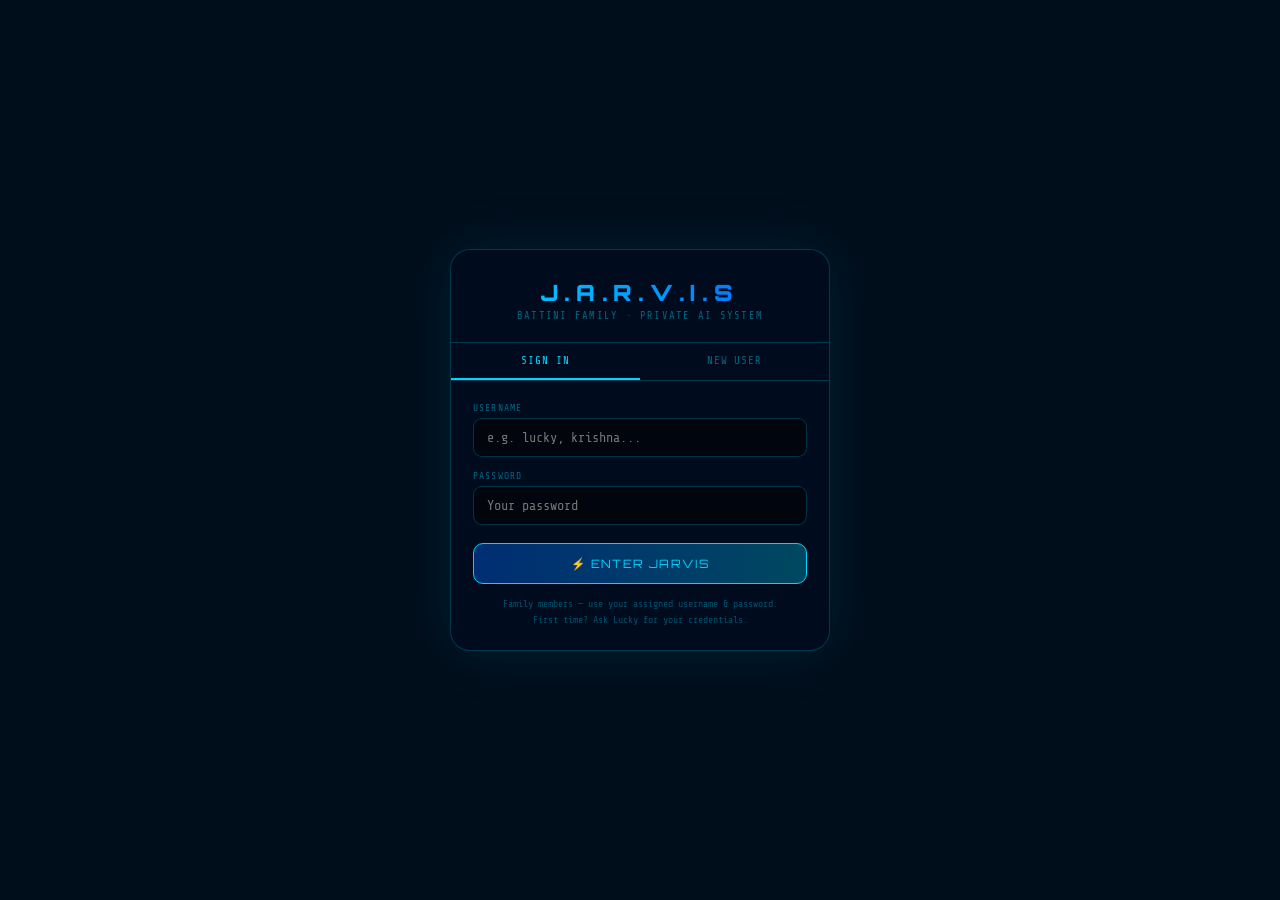
==== commit 378b4fcd: "Update index.html try to set back" ====
--- a/index.html
+++ b/index.html
@@ -1,309 +1,717 @@
 <!DOCTYPE html>
 <html lang="en">
 <head>
-<meta charset="UTF-8"/>
-<meta name="viewport" content="width=device-width,initial-scale=1,maximum-scale=1"/>
-<title>J.A.R.V.I.S</title>
-<link href="https://fonts.googleapis.com/css2?family=Orbitron:wght@400;700;900&family=Share+Tech+Mono&display=swap" rel="stylesheet"/>
+<meta charset="UTF-8">
+<meta name="viewport" content="width=device-width, initial-scale=1.0">
+<title>J.A.R.V.I.S — Battini Family</title>
 <style>
-/* ══ RESET & VARS ══════════════════════════════════════════════════════════ */
-*{box-sizing:border-box;margin:0;padding:0;-webkit-tap-highlight-color:transparent}
+@import url('https://fonts.googleapis.com/css2?family=Orbitron:wght@400;700;900&family=Share+Tech+Mono&display=swap');
+*,*::before,*::after{box-sizing:border-box;margin:0;padding:0}
 :root{
-  --bg:#000d1a; --panel:#030f20; --border:rgba(0,212,255,.12);
-  --cyan:#00d4ff; --cyan2:#7ee8ff; --blue:#0050ff; --dim:rgba(0,212,255,.4);
-  --red:#ff4466; --green:#00ff88; --text:#cce8ff;
-}
-html,body{height:100%;overflow:hidden;background:var(--bg);color:var(--text);font-family:'Share Tech Mono',monospace}
-
-/* ══ AUTH SCREEN ═══════════════════════════════════════════════════════════ */
-#authScreen{position:fixed;inset:0;z-index:500;display:flex;align-items:center;justify-content:center;background:var(--bg)}
-.auth-box{width:92%;max-width:370px;background:rgba(0,12,30,.98);border:1px solid var(--border);border-radius:20px;overflow:hidden;box-shadow:0 0 60px rgba(0,212,255,.1)}
-.auth-header{padding:26px 24px 18px;text-align:center;border-bottom:1px solid var(--border)}
-.auth-logo{font-family:'Orbitron',sans-serif;font-size:1.5rem;font-weight:900;letter-spacing:.3em;background:linear-gradient(90deg,var(--cyan),var(--blue));-webkit-background-clip:text;-webkit-text-fill-color:transparent}
-.auth-sub{font-size:.6rem;color:var(--dim);letter-spacing:.15em;margin-top:4px}
+  --cyan:#00d4ff;--cyan2:#00fff7;--blue:#0066ff;--dark:#000a14;
+  --panel:rgba(0,30,60,0.88);--border:rgba(0,212,255,0.22);
+  --text:#c8f0ff;--dim:rgba(0,212,255,0.45);--green:#00ff88;
+  --yellow:#ffd700;--red:#ff4466;--orange:#ff8c00;
+}
+body{background:var(--dark);color:var(--text);font-family:'Share Tech Mono',monospace;min-height:100vh;overflow-x:hidden;display:flex;flex-direction:column}
+body.light-theme{--dark:#f0f4f8;--panel:rgba(255,255,255,0.92);--border:rgba(0,100,200,0.2);--text:#1a2a3a;--dim:rgba(0,100,200,0.5);--cyan:#0066cc;background:#f0f4f8}
+body::before{content:'';position:fixed;inset:0;background-image:linear-gradient(rgba(0,212,255,0.035) 1px,transparent 1px),linear-gradient(90deg,rgba(0,212,255,0.035) 1px,transparent 1px);background-size:40px 40px;pointer-events:none;z-index:0;animation:gridMove 20s linear infinite}
+body.light-theme::before{background-image:linear-gradient(rgba(0,100,200,0.04) 1px,transparent 1px),linear-gradient(90deg,rgba(0,100,200,0.04) 1px,transparent 1px)}
+@keyframes gridMove{0%{background-position:0 0}100%{background-position:40px 40px}}
+body::after{content:'';position:fixed;inset:0;background:repeating-linear-gradient(0deg,transparent,transparent 2px,rgba(0,0,0,0.04) 2px,rgba(0,0,0,0.04) 4px);pointer-events:none;z-index:1}
+
+/* ── Header ── */
+header{position:relative;z-index:10;padding:0 16px;height:54px;display:flex;align-items:center;justify-content:space-between;border-bottom:1px solid var(--border);background:rgba(0,5,15,0.97);backdrop-filter:blur(14px);flex-shrink:0}
+body.light-theme header{background:rgba(230,240,255,0.97)}
+.logo{font-family:'Orbitron',sans-serif;font-size:1.1rem;font-weight:900;letter-spacing:.28em;background:linear-gradient(90deg,var(--cyan),var(--blue));-webkit-background-clip:text;-webkit-text-fill-color:transparent}
+.hdr-center{display:flex;align-items:center;gap:10px;font-size:.6rem;color:var(--dim);letter-spacing:.1em}
+.dot-status{width:7px;height:7px;border-radius:50%;background:var(--green);box-shadow:0 0 7px var(--green);animation:pulse 2s infinite}
+.dot-status.off{background:var(--red);box-shadow:0 0 7px var(--red);animation:none}
+@keyframes pulse{0%,100%{opacity:1}50%{opacity:.4}}
+.hdr-right{display:flex;align-items:center;gap:10px}
+.menu-btn{width:38px;height:38px;border-radius:9px;border:1px solid var(--border);background:rgba(0,30,60,.8);color:var(--cyan);font-size:1.1rem;cursor:pointer;display:flex;align-items:center;justify-content:center;transition:all .2s;flex-shrink:0}
+.menu-btn:hover{border-color:var(--cyan);background:rgba(0,212,255,.1);box-shadow:0 0 14px rgba(0,212,255,.2)}
+.theme-btn{width:34px;height:34px;border-radius:8px;border:1px solid var(--border);background:rgba(0,30,60,.6);color:var(--dim);font-size:.85rem;cursor:pointer;display:flex;align-items:center;justify-content:center;transition:all .2s}
+.theme-btn:hover{border-color:var(--cyan);color:var(--cyan)}
+
+/* ── Side Drawer ── */
+.drawer-overlay{position:fixed;inset:0;background:rgba(0,5,15,.7);z-index:190;display:none;backdrop-filter:blur(4px)}
+.drawer-overlay.open{display:block}
+.drawer{position:fixed;right:0;top:0;height:100vh;width:300px;background:rgba(0,8,22,.99);border-left:1px solid var(--border);z-index:195;transform:translateX(100%);transition:transform .28s cubic-bezier(.4,0,.2,1);display:flex;flex-direction:column;overflow:hidden}
+.drawer.open{transform:none}
+.drawer-head{padding:16px 18px;border-bottom:1px solid var(--border);display:flex;align-items:center;justify-content:space-between;flex-shrink:0}
+.drawer-title{font-family:'Orbitron',sans-serif;font-size:.78rem;color:var(--cyan);letter-spacing:.15em}
+.drawer-close{width:32px;height:32px;border-radius:7px;border:1px solid var(--border);background:none;color:var(--dim);font-size:1rem;cursor:pointer;display:flex;align-items:center;justify-content:center;transition:all .2s}
+.drawer-close:hover{border-color:var(--red);color:var(--red)}
+.drawer-body{flex:1;overflow-y:auto;padding:14px;scrollbar-width:thin;scrollbar-color:var(--border) transparent}
+.drawer-section{margin-bottom:20px}
+.drawer-section-title{font-size:.58rem;color:var(--dim);letter-spacing:.18em;padding:0 4px;margin-bottom:8px;text-transform:uppercase}
+.drawer-items{display:flex;flex-direction:column;gap:4px}
+.di{display:flex;align-items:center;gap:12px;padding:11px 13px;border-radius:10px;border:1px solid transparent;cursor:pointer;transition:all .18s}
+.di:hover{background:rgba(0,212,255,.06);border-color:rgba(0,212,255,.15)}
+.di:active{background:rgba(0,212,255,.1)}
+.di-icon{font-size:1.05rem;width:24px;text-align:center;flex-shrink:0}
+.di-label{font-size:.78rem;color:var(--text);flex:1}
+.di-desc{font-size:.6rem;color:var(--dim);margin-top:2px}
+.di.active-item{background:rgba(0,212,255,.07);border-color:rgba(0,212,255,.2)}
+.di.admin-item{border-color:rgba(255,215,0,.1)}
+.di.admin-item .di-label{color:var(--yellow)}
+.di.admin-item:hover{background:rgba(255,215,0,.06);border-color:rgba(255,215,0,.25)}
+.drawer-divider{height:1px;background:var(--border);margin:4px 0 16px}
+.drawer-user{padding:12px 14px;background:rgba(0,212,255,.04);border:1px solid var(--border);border-radius:10px;margin-bottom:14px;display:flex;align-items:center;gap:11px}
+.drawer-avatar{width:36px;height:36px;border-radius:50%;border:1px solid var(--cyan);background:rgba(0,212,255,.1);display:flex;align-items:center;justify-content:center;font-size:1rem;flex-shrink:0}
+.drawer-user-info{}
+.drawer-user-name{font-size:.78rem;color:var(--cyan);font-family:'Orbitron',monospace;letter-spacing:.06em}
+.drawer-user-sub{font-size:.6rem;color:var(--dim);margin-top:2px}
+
+/* ── Status row (inline in header) ── */
+.status-row{display:flex;gap:8px;align-items:center;font-size:.6rem;color:var(--dim);letter-spacing:.07em}
+.hbtn{display:none} /* hide old hbtns */
+
+/* ── Modals ── */
+.modal-overlay{position:fixed;inset:0;background:rgba(0,5,15,0.9);z-index:200;display:none;align-items:center;justify-content:center;backdrop-filter:blur(6px)}
+.modal-overlay.open{display:flex}
+.modal-box{background:rgba(0,15,35,0.98);border:1px solid var(--border);border-radius:14px;width:90%;max-width:460px;max-height:85vh;overflow:hidden;display:flex;flex-direction:column;box-shadow:0 0 50px rgba(0,212,255,.12);animation:slideIn .2s ease-out}
+@keyframes slideIn{from{opacity:0;transform:translateY(-12px)}to{opacity:1;transform:none}}
+.modal-head{padding:14px 18px;border-bottom:1px solid var(--border);display:flex;align-items:center;justify-content:space-between;flex-shrink:0}
+.modal-title{font-family:'Orbitron',sans-serif;font-size:.82rem;color:var(--cyan);letter-spacing:.12em}
+.modal-body{padding:16px 18px;overflow-y:auto;display:flex;flex-direction:column;gap:14px;scrollbar-width:thin;scrollbar-color:var(--border) transparent}
+.close-btn{background:none;border:none;color:var(--dim);font-size:1.1rem;cursor:pointer;padding:0 4px;transition:color .2s}
+.close-btn:hover{color:var(--red)}
+
+/* ── Voice Engine ── */
+.voice-list{display:flex;flex-direction:column;gap:5px;max-height:200px;overflow-y:auto;scrollbar-width:thin;scrollbar-color:var(--border) transparent}
+.vi{display:flex;align-items:center;gap:8px;padding:8px 10px;border-radius:7px;cursor:pointer;border:1px solid transparent;transition:all .15s;background:rgba(0,0,0,.3)}
+.vi:hover{border-color:rgba(0,212,255,.2);background:rgba(0,212,255,.05)}
+.vi.sel{border-color:var(--cyan);background:rgba(0,212,255,.08)}
+.vi-radio{width:9px;height:9px;border-radius:50%;border:1px solid var(--border);flex-shrink:0;transition:all .15s}
+.vi.sel .vi-radio{background:var(--cyan);box-shadow:0 0 6px var(--cyan)}
+.vi-info{flex:1;min-width:0}
+.vi-name{font-size:.76rem;color:var(--text);white-space:nowrap;overflow:hidden;text-overflow:ellipsis}
+.vi-meta{font-size:.6rem;color:var(--dim);margin-top:1px}
+.vi-test{background:none;border:1px solid rgba(0,212,255,.2);border-radius:4px;color:var(--dim);font-size:.58rem;padding:2px 6px;cursor:pointer;font-family:'Share Tech Mono',monospace;transition:all .15s}
+.vi-test:hover{border-color:var(--cyan);color:var(--cyan)}
+.badge{font-size:.52rem;padding:2px 5px;border-radius:8px;flex-shrink:0}
+.badge.best{background:rgba(0,255,136,.12);color:var(--green);border:1px solid rgba(0,255,136,.25)}
+.badge.good{background:rgba(255,215,0,.1);color:var(--yellow);border:1px solid rgba(255,215,0,.2)}
+.sec-label{font-size:.63rem;color:var(--dim);letter-spacing:.13em;margin-bottom:6px}
+.slider-row{display:flex;align-items:center;gap:8px}
+.slider-label{font-size:.67rem;color:var(--dim);min-width:55px}
+.slider-val{font-size:.67rem;color:var(--cyan);min-width:28px;text-align:right}
+input[type=range]{flex:1;-webkit-appearance:none;height:3px;background:linear-gradient(90deg,var(--cyan) var(--pct,50%),rgba(0,212,255,.15) var(--pct,50%));border-radius:3px;outline:none;cursor:pointer}
+input[type=range]::-webkit-slider-thumb{-webkit-appearance:none;width:13px;height:13px;border-radius:50%;background:var(--cyan);box-shadow:0 0 5px var(--cyan);cursor:pointer}
+.apply-btn{width:100%;padding:10px;background:linear-gradient(90deg,rgba(0,80,200,.3),rgba(0,212,255,.2));border:1px solid var(--cyan);border-radius:8px;color:var(--cyan);font-family:'Orbitron',sans-serif;font-size:.7rem;letter-spacing:.1em;cursor:pointer;transition:all .2s}
+.apply-btn:hover{background:rgba(0,212,255,.2);box-shadow:0 0 16px rgba(0,212,255,.2)}
+
+/* ── Owner Setup ── */
+/* ── Auth Screen ── */
+.auth-screen{position:fixed;inset:0;background:#000d1a;z-index:400;display:flex;align-items:center;justify-content:center;backdrop-filter:blur(0)}
+.auth-box{width:92%;max-width:380px;background:rgba(0,12,30,.98);border:1px solid var(--border);border-radius:20px;overflow:hidden;box-shadow:0 0 60px rgba(0,212,255,.1)}
+.auth-header{padding:28px 28px 20px;text-align:center;border-bottom:1px solid var(--border)}
+.auth-logo{font-family:'Orbitron',sans-serif;font-size:1.4rem;font-weight:900;letter-spacing:.3em;background:linear-gradient(90deg,var(--cyan),var(--blue));-webkit-background-clip:text;-webkit-text-fill-color:transparent;margin-bottom:4px}
+.auth-sub{font-size:.65rem;color:var(--dim);letter-spacing:.12em}
 .auth-tabs{display:flex;border-bottom:1px solid var(--border)}
-.auth-tab{flex:1;padding:11px;text-align:center;font-size:.65rem;color:var(--dim);cursor:pointer;border-bottom:2px solid transparent;transition:.2s;letter-spacing:.1em}
+.auth-tab{flex:1;padding:11px;text-align:center;font-family:'Share Tech Mono',monospace;font-size:.68rem;color:var(--dim);cursor:pointer;border-bottom:2px solid transparent;transition:all .2s;letter-spacing:.08em}
 .auth-tab.on{color:var(--cyan);border-bottom-color:var(--cyan)}
-.auth-body{padding:20px}
-.auth-panel{display:none}.auth-panel.on{display:block}
-.auth-field{margin-bottom:13px}
-.auth-label{font-size:.58rem;color:var(--dim);letter-spacing:.12em;display:block;margin-bottom:5px}
-.auth-input{width:100%;background:rgba(0,0,0,.5);border:1px solid var(--border);border-radius:9px;color:var(--cyan2);font-family:'Share Tech Mono',monospace;font-size:.85rem;padding:11px 13px;outline:none;transition:.2s}
-.auth-input:focus{border-color:var(--cyan);box-shadow:0 0 0 3px rgba(0,212,255,.06)}
-.auth-btn{width:100%;padding:12px;background:linear-gradient(90deg,rgba(0,80,200,.5),rgba(0,212,255,.3));border:1px solid var(--cyan);border-radius:10px;color:var(--cyan);font-family:'Orbitron',sans-serif;font-size:.7rem;letter-spacing:.12em;cursor:pointer;transition:.2s;margin-top:2px}
-.auth-btn:hover{background:linear-gradient(90deg,rgba(0,80,200,.7),rgba(0,212,255,.5))}
+.auth-body{padding:22px}
+.auth-panel{display:none}
+.auth-panel.on{display:block}
+.auth-field{margin-bottom:14px}
+.auth-label{font-size:.6rem;color:var(--dim);letter-spacing:.12em;margin-bottom:5px;display:block}
+.auth-input{width:100%;background:rgba(0,0,0,.5);border:1px solid var(--border);border-radius:9px;color:var(--cyan2);font-family:'Share Tech Mono',monospace;font-size:.85rem;padding:11px 13px;outline:none;transition:all .2s}
+.auth-input:focus{border-color:var(--cyan);box-shadow:0 0 0 3px rgba(0,212,255,.07)}
+.auth-btn{width:100%;padding:12px;background:linear-gradient(90deg,rgba(0,80,200,.5),rgba(0,212,255,.3));border:1px solid var(--cyan);border-radius:10px;color:var(--cyan);font-family:'Orbitron',sans-serif;font-size:.72rem;letter-spacing:.12em;cursor:pointer;transition:all .2s;margin-top:4px}
+.auth-btn:hover{background:linear-gradient(90deg,rgba(0,80,200,.7),rgba(0,212,255,.5));box-shadow:0 0 20px rgba(0,212,255,.2)}
 .auth-btn:disabled{opacity:.4;cursor:not-allowed}
-.auth-error{background:rgba(255,68,102,.08);border:1px solid rgba(255,68,102,.2);border-radius:8px;padding:9px 12px;font-size:.7rem;color:#ff6680;margin-bottom:11px;display:none}
-.auth-ok{background:rgba(0,255,136,.06);border:1px solid rgba(0,255,136,.18);border-radius:8px;padding:9px 12px;font-size:.7rem;color:#00ff88;margin-bottom:11px;display:none}
-.auth-hint{font-size:.6rem;color:rgba(0,212,255,.3);text-align:center;margin-top:11px;line-height:1.7}
-.auth-divider{height:1px;background:var(--border);margin:14px 0}
-
-/* ══ MAIN APP ══════════════════════════════════════════════════════════════ */
-#app{display:none;flex-direction:column;height:100vh;height:100dvh}
-
-/* ── Header ─────────────────────────────────────────────────────────────── */
-#header{display:grid;grid-template-columns:44px 1fr auto;align-items:center;gap:8px;padding:10px 14px;background:var(--panel);border-bottom:1px solid var(--border);flex-shrink:0}
-#menuBtn{width:36px;height:36px;background:rgba(0,212,255,.06);border:1px solid var(--border);border-radius:9px;color:var(--cyan);font-size:1rem;cursor:pointer;display:flex;align-items:center;justify-content:center}
-.hc{display:flex;flex-direction:column;gap:2px;min-width:0}
-.h-title{font-family:'Orbitron',sans-serif;font-size:.75rem;letter-spacing:.2em;color:var(--cyan)}
-.h-sub{font-size:.58rem;color:var(--dim);white-space:nowrap;overflow:hidden;text-overflow:ellipsis}
-#reactor{width:32px;height:32px;border-radius:50%;border:2px solid rgba(0,212,255,.3);background:rgba(0,212,255,.05);display:flex;align-items:center;justify-content:center;font-size:.9rem;transition:.3s}
-#reactor.talking{border-color:var(--cyan);background:rgba(0,212,255,.15);box-shadow:0 0 16px rgba(0,212,255,.3)}
-
-/* ── Chat ───────────────────────────────────────────────────────────────── */
-#chat{flex:1;overflow-y:auto;padding:14px;display:flex;flex-direction:column;gap:10px;scroll-behavior:smooth}
-#chat::-webkit-scrollbar{width:3px}
-#chat::-webkit-scrollbar-thumb{background:rgba(0,212,255,.2);border-radius:3px}
-
-.msg-wrap{display:flex;flex-direction:column;max-width:85%}
-.user-wrap{align-self:flex-end;align-items:flex-end}
-.jarvis-wrap{align-self:flex-start}
-.msg{padding:10px 14px;border-radius:14px;font-size:.82rem;line-height:1.6}
-.msg.user{background:linear-gradient(135deg,rgba(0,80,200,.35),rgba(0,212,255,.15));border:1px solid rgba(0,212,255,.2);border-bottom-right-radius:4px}
-.msg.jarvis{background:rgba(3,15,32,.95);border:1px solid var(--border);border-bottom-left-radius:4px}
-.msg-label{font-size:.55rem;letter-spacing:.12em;margin-bottom:4px;opacity:.6}
-.user-wrap .msg-label{color:var(--cyan2)}
-.jarvis-wrap .msg-label{color:var(--cyan)}
-.feedback-row{display:flex;gap:8px;margin-top:8px}
-.fb-btn{background:rgba(0,212,255,.06);border:1px solid rgba(0,212,255,.15);border-radius:6px;color:var(--dim);font-size:.6rem;padding:4px 10px;cursor:pointer;transition:.2s}
-.fb-btn:hover{background:rgba(0,212,255,.12);color:var(--cyan)}
+.auth-error{background:rgba(255,68,102,.1);border:1px solid rgba(255,68,102,.25);border-radius:8px;padding:9px 12px;font-size:.72rem;color:#ff6680;margin-bottom:12px;display:none}
+.auth-success{background:rgba(0,255,136,.08);border:1px solid rgba(0,255,136,.2);border-radius:8px;padding:9px 12px;font-size:.72rem;color:#00ff88;margin-bottom:12px;display:none}
+.auth-hint{font-size:.62rem;color:rgba(0,212,255,.35);text-align:center;margin-top:12px;line-height:1.6}
+.auth-divider{height:1px;background:var(--border);margin:16px 0}
+.register-fields{display:none}
+/* keep owner-* for fallback */
+.owner-modal{display:none}
+.owner-card{display:none}
+.owner-input{display:none}
+.owner-btn{display:none}
+
+/* ── Main ── */
+main{flex:1;display:flex;flex-direction:column;max-width:900px;width:100%;margin:0 auto;padding:12px 14px;gap:10px;position:relative;z-index:5}
+.arc-reactor{display:flex;justify-content:center;padding:4px 0 0}
+.reactor-ring{width:70px;height:70px;border-radius:50%;border:2px solid var(--cyan);display:flex;align-items:center;justify-content:center;position:relative;animation:reactorGlow 3s ease-in-out infinite}
+@keyframes reactorGlow{0%,100%{box-shadow:0 0 18px rgba(0,212,255,.3),inset 0 0 12px rgba(0,212,255,.1)}50%{box-shadow:0 0 42px rgba(0,212,255,.6),inset 0 0 28px rgba(0,212,255,.2)}}
+.reactor-ring::before{content:'';position:absolute;inset:6px;border-radius:50%;border:1px solid rgba(0,212,255,.3)}
+.reactor-core{width:25px;height:25px;border-radius:50%;background:radial-gradient(circle,#fff 0%,var(--cyan2) 30%,var(--blue) 70%,transparent 100%);box-shadow:0 0 18px var(--cyan2),0 0 36px var(--cyan)}
+.reactor-ring.talking .reactor-core{animation:talkPulse .22s ease-in-out infinite alternate}
+@keyframes talkPulse{from{transform:scale(.65);box-shadow:0 0 6px var(--cyan2)}to{transform:scale(1.4);box-shadow:0 0 32px var(--cyan2),0 0 55px var(--cyan)}}
+
+.device-badge{text-align:center;font-size:.65rem;color:var(--dim);letter-spacing:.1em}
+.device-badge span{color:var(--cyan)}
+.admin-badge{display:inline-block;background:rgba(255,215,0,.1);border:1px solid rgba(255,215,0,.3);color:var(--yellow);font-size:.58rem;padding:1px 7px;border-radius:10px;margin-left:6px;letter-spacing:.08em}
+.stats{display:flex;gap:12px;justify-content:center;font-size:.6rem;color:var(--dim);letter-spacing:.07em;flex-wrap:wrap}
+.stats .val{color:var(--cyan)}
+
+/* ── Chat ── */
+.chat-window{flex:1;background:var(--panel);border:1px solid var(--border);border-radius:11px;padding:14px;min-height:280px;max-height:370px;overflow-y:auto;display:flex;flex-direction:column;gap:10px;backdrop-filter:blur(10px);scrollbar-width:thin;scrollbar-color:var(--border) transparent}
+.chat-window::-webkit-scrollbar{width:3px}.chat-window::-webkit-scrollbar-thumb{background:var(--border);border-radius:3px}
+.msg{display:flex;flex-direction:column;gap:4px;animation:msgIn .3s ease-out}
+@keyframes msgIn{from{opacity:0;transform:translateY(7px)}to{opacity:1;transform:none}}
+.msg-row{display:flex;gap:9px;align-items:flex-start}
+.msg-label{font-family:'Orbitron',sans-serif;font-size:.56rem;font-weight:700;letter-spacing:.14em;padding-top:3px;min-width:54px;flex-shrink:0}
+.msg.user .msg-label{color:#88ccff}.msg.jarvis .msg-label{color:var(--cyan)}
+.msg-text{font-size:.83rem;line-height:1.65;color:var(--text)}
+.msg.jarvis .msg-text{color:#e8f8ff}
+.msg-feedback{display:flex;gap:6px;padding-left:63px;margin-top:2px}
+.fb-btn{background:none;border:1px solid rgba(0,212,255,.15);border-radius:5px;color:var(--dim);font-size:.68rem;padding:2px 8px;cursor:pointer;transition:all .15s}
+.fb-btn:hover{border-color:var(--cyan);color:var(--cyan)}
+.fb-btn.active-pos{border-color:var(--green);color:var(--green);background:rgba(0,255,136,.08)}
+.fb-btn.active-neg{border-color:var(--red);color:var(--red);background:rgba(255,68,102,.08)}
 .thinking-dots span{animation:blink 1.2s ease-in-out infinite;color:var(--cyan)}
-.thinking-dots span:nth-child(2){animation-delay:.2s}
-.thinking-dots span:nth-child(3){animation-delay:.4s}
-@keyframes blink{0%,100%{opacity:.2}50%{opacity:1}}
-.stream-cursor{display:inline-block;color:var(--cyan);animation:cur .5s step-end infinite;margin-left:1px}
-@keyframes cur{0%,100%{opacity:1}50%{opacity:0}}
-pre{background:rgba(0,0,0,.4);border:1px solid var(--border);border-radius:8px;padding:10px;overflow-x:auto;font-size:.75rem;margin:6px 0}
-code{font-family:'Share Tech Mono',monospace}
-
-/* ── Input bar ──────────────────────────────────────────────────────────── */
-#inputBar{display:grid;grid-template-columns:38px 1fr 38px 38px 56px;gap:6px;padding:10px 12px;background:var(--panel);border-top:1px solid var(--border);flex-shrink:0}
-@media(max-width:380px){#inputBar{grid-template-columns:34px 1fr 34px 34px 50px;gap:5px;padding:8px 10px}}
-.ib-btn{background:rgba(0,212,255,.06);border:1px solid var(--border);border-radius:9px;color:var(--cyan);font-size:.9rem;cursor:pointer;display:flex;align-items:center;justify-content:center;transition:.2s;width:100%;height:42px}
-.ib-btn:hover{background:rgba(0,212,255,.12)}
-.ib-btn.on{background:rgba(0,212,255,.18);border-color:var(--cyan)}
-#textInput{background:rgba(0,0,0,.4);border:1px solid var(--border);border-radius:9px;color:var(--cyan2);font-family:'Share Tech Mono',monospace;font-size:.82rem;padding:11px 13px;outline:none;resize:none;height:42px;line-height:1.3;overflow:hidden;transition:.2s}
-#textInput:focus{border-color:rgba(0,212,255,.35)}
-#sendBtn{background:linear-gradient(135deg,rgba(0,80,200,.5),rgba(0,212,255,.3));border:1px solid var(--cyan);border-radius:9px;color:var(--cyan);font-size:.7rem;font-family:'Orbitron',sans-serif;cursor:pointer;height:42px;letter-spacing:.05em;transition:.2s}
-#sendBtn:hover{background:linear-gradient(135deg,rgba(0,80,200,.7),rgba(0,212,255,.5))}
-#sendBtn:disabled{opacity:.4}
-
-/* ── Drawer ─────────────────────────────────────────────────────────────── */
-#drawerOverlay{position:fixed;inset:0;z-index:200;display:none}
-#drawerOverlay.on{display:block}
-#drawer{position:fixed;left:0;top:0;bottom:0;width:260px;background:var(--panel);border-right:1px solid var(--border);z-index:201;transform:translateX(-100%);transition:transform .25s ease;overflow-y:auto;display:flex;flex-direction:column}
-#drawer.on{transform:translateX(0)}
-.drawer-header{padding:20px 16px 14px;border-bottom:1px solid var(--border)}
-.drawer-logo{font-family:'Orbitron',sans-serif;font-size:.85rem;letter-spacing:.2em;color:var(--cyan)}
-.drawer-user{font-size:.65rem;color:var(--dim);margin-top:4px}
-.drawer-section{padding:10px 12px 4px;font-size:.55rem;letter-spacing:.15em;color:rgba(0,212,255,.3)}
-.di{display:flex;align-items:center;gap:11px;padding:11px 14px;cursor:pointer;border-radius:10px;margin:2px 8px;transition:.2s}
-.di:hover{background:rgba(0,212,255,.06)}
-.di-icon{font-size:1rem;width:22px;text-align:center}
-.di-label{font-size:.72rem;color:var(--cyan2)}
-.di-desc{font-size:.6rem;color:var(--dim);margin-top:1px}
-.drawer-footer{margin-top:auto;padding:12px}
-.drawer-out{width:100%;padding:10px;background:rgba(255,68,102,.06);border:1px solid rgba(255,68,102,.15);border-radius:9px;color:rgba(255,68,102,.7);font-size:.65rem;cursor:pointer;font-family:'Share Tech Mono',monospace}
-.drawer-out:hover{background:rgba(255,68,102,.12)}
-
-/* ── Toast ──────────────────────────────────────────────────────────────── */
-#toast{position:fixed;bottom:80px;left:50%;transform:translateX(-50%) translateY(20px);background:rgba(0,12,30,.98);border:1px solid var(--cyan);border-radius:12px;padding:11px 18px;font-size:.72rem;color:var(--cyan);opacity:0;transition:.3s;z-index:400;text-align:center;pointer-events:none;white-space:nowrap}
-#toast.show{opacity:1;transform:translateX(-50%) translateY(0)}
-
-/* ══ ADMIN ═════════════════════════════════════════════════════════════════ */
-#adminScreen{position:fixed;inset:0;z-index:300;background:var(--bg);display:none;flex-direction:column}
-#adminScreen.on{display:flex}
-.admin-topbar{display:flex;align-items:center;justify-content:space-between;padding:12px 16px;background:var(--panel);border-bottom:1px solid var(--border);flex-shrink:0}
-.admin-title{font-family:'Orbitron',sans-serif;font-size:.75rem;letter-spacing:.2em;color:var(--cyan)}
-.admin-close{background:rgba(255,68,102,.1);border:1px solid rgba(255,68,102,.2);border-radius:8px;color:var(--red);font-size:.7rem;padding:7px 14px;cursor:pointer}
-.admin-tabs{display:flex;border-bottom:1px solid var(--border);flex-shrink:0;overflow-x:auto}
-.atab{padding:10px 16px;font-size:.62rem;color:var(--dim);cursor:pointer;border-bottom:2px solid transparent;white-space:nowrap;letter-spacing:.08em}
-.atab.on{color:var(--cyan);border-bottom-color:var(--cyan)}
-.admin-body{flex:1;overflow-y:auto;padding:14px}
-.admin-panel{display:none}.admin-panel.on{display:block}
-.a-card{background:var(--panel);border:1px solid var(--border);border-radius:12px;padding:14px;margin-bottom:10px}
-.a-card-title{font-size:.6rem;letter-spacing:.15em;color:var(--dim);margin-bottom:10px}
-.user-row{display:flex;align-items:center;gap:10px;padding:10px;background:rgba(0,212,255,.03);border:1px solid var(--border);border-radius:10px;margin-bottom:7px}
-.user-emoji{font-size:1.3rem}
-.user-info{flex:1;min-width:0}
-.user-name{font-size:.75rem;color:var(--cyan2)}
-.user-meta{font-size:.58rem;color:var(--dim);margin-top:2px}
-.online-dot{display:inline-block;width:7px;height:7px;border-radius:50%;margin-right:4px}
-.online-dot.on{background:var(--green);box-shadow:0 0 6px var(--green)}
-.online-dot.off{background:rgba(255,255,255,.2)}
-.a-input{width:100%;background:rgba(0,0,0,.4);border:1px solid var(--border);border-radius:8px;color:var(--cyan2);font-family:'Share Tech Mono',monospace;font-size:.8rem;padding:9px 12px;outline:none;margin-bottom:8px}
-.a-input:focus{border-color:var(--cyan)}
-.a-btn{padding:9px 18px;background:rgba(0,212,255,.1);border:1px solid rgba(0,212,255,.25);border-radius:8px;color:var(--cyan);font-size:.65rem;cursor:pointer;transition:.2s}
-.a-btn:hover{background:rgba(0,212,255,.2)}
-.a-btn.red{background:rgba(255,68,102,.08);border-color:rgba(255,68,102,.2);color:var(--red)}
-.a-btn.green{background:rgba(0,255,136,.08);border-color:rgba(0,255,136,.2);color:var(--green)}
-.pending-card{display:flex;align-items:center;gap:10px;padding:11px 13px;background:rgba(255,150,0,.04);border:1px solid rgba(255,150,0,.12);border-radius:10px;margin-bottom:8px}
-.pending-info{flex:1}
-.pending-name{font-size:.75rem;color:#ffaa44}
-.pending-meta{font-size:.6rem;color:rgba(255,150,0,.5);margin-top:2px}
+.thinking-dots span:nth-child(2){animation-delay:.2s}.thinking-dots span:nth-child(3){animation-delay:.4s}
+@keyframes blink{0%,80%,100%{opacity:.2}40%{opacity:1}}
+
+/* ── Reminder Toast ── */
+.reminder-toast{position:fixed;top:70px;right:16px;z-index:500;display:flex;flex-direction:column;gap:8px;max-width:300px}
+.toast{background:rgba(0,15,35,.97);border:1px solid var(--yellow);border-radius:10px;padding:12px 14px;animation:toastIn .3s ease-out;box-shadow:0 0 20px rgba(255,215,0,.2)}
+@keyframes toastIn{from{opacity:0;transform:translateX(20px)}to{opacity:1;transform:none}}
+.toast-title{font-family:'Orbitron',sans-serif;font-size:.62rem;color:var(--yellow);letter-spacing:.1em;margin-bottom:4px}
+.toast-text{font-size:.75rem;color:var(--text);line-height:1.5}
+.toast-close{position:absolute;top:8px;right:10px;background:none;border:none;color:var(--dim);cursor:pointer;font-size:.9rem}
+
+/* ── Speaking ── */
+.speaking-row{display:flex;align-items:center;justify-content:center;gap:10px;min-height:22px}
+.speaking-indicator{display:none;align-items:center;gap:6px;font-size:.63rem;color:var(--cyan);letter-spacing:.1em}
+.speaking-indicator.active{display:flex}
+.voice-bars{display:flex;gap:3px;align-items:center;height:16px}
+.voice-bar{width:3px;background:var(--cyan);border-radius:2px;transition:height .1s}
+
+/* ── Image Preview ── */
+.img-preview{display:none;position:relative;margin:4px 0}
+.img-preview img{max-height:80px;border-radius:7px;border:1px solid var(--border)}
+.img-preview .remove-img{position:absolute;top:2px;right:2px;background:rgba(255,68,102,.8);border:none;border-radius:50%;width:18px;height:18px;color:#fff;font-size:.65rem;cursor:pointer;display:flex;align-items:center;justify-content:center}
+
+/* ── Quick Commands ── */
+.quick-cmds{display:none} /* hidden — moved to drawer */
+.qbtn{display:none}
+
+/* ── FAB (floating action) ── */
+.fab-wrap{display:flex;align-items:center;gap:8px;flex-shrink:0}
+.fab{width:42px;height:42px;border-radius:11px;border:1px solid var(--border);background:rgba(0,30,60,.9);color:var(--cyan);font-size:1.15rem;cursor:pointer;display:flex;align-items:center;justify-content:center;transition:all .2s;flex-shrink:0}
+.fab:hover{border-color:var(--cyan);background:rgba(0,212,255,.1);box-shadow:0 0 14px rgba(0,212,255,.2)}
+
+/* ── Shortcut Grid (pops up above input) ── */
+.shortcut-tray{position:fixed;bottom:75px;left:50%;transform:translateX(-50%) translateY(12px);width:calc(100% - 28px);max-width:860px;background:rgba(0,8,22,.98);border:1px solid var(--border);border-radius:16px;padding:16px;z-index:160;display:none;grid-template-columns:repeat(4,1fr);gap:8px;box-shadow:0 -4px 40px rgba(0,212,255,.1);backdrop-filter:blur(14px);animation:trayUp .2s ease-out}
+@keyframes trayUp{from{opacity:0;transform:translateX(-50%) translateY(18px)}to{opacity:1;transform:translateX(-50%) translateY(0)}}
+.shortcut-tray.open{display:grid}
+.st-item{display:flex;flex-direction:column;align-items:center;gap:5px;padding:11px 6px;border-radius:11px;border:1px solid rgba(0,212,255,.1);background:rgba(0,25,55,.6);cursor:pointer;transition:all .18s}
+.st-item:hover{border-color:rgba(0,212,255,.3);background:rgba(0,212,255,.07)}
+.st-icon{font-size:1.2rem}
+.st-label{font-size:.58rem;color:var(--dim);text-align:center;letter-spacing:.05em;white-space:nowrap}
+.st-item:hover .st-label{color:var(--cyan)}
+
+/* ── Input Bar ── */
+.input-bar{
+  position:fixed;bottom:0;left:0;right:0;z-index:100;
+  padding:8px 12px 12px;
+  background:rgba(0,5,15,.98);
+  border-top:1px solid var(--border);
+  backdrop-filter:blur(16px);
+}
+.input-area{
+  display:grid;
+  grid-template-columns: 40px 1fr 40px 40px 64px;
+  grid-template-rows: auto;
+  gap:7px;
+  align-items:center;
+  max-width:860px;
+  margin:0 auto;
+}
+#textInput{
+  grid-column:2;
+  width:100%;
+  background:rgba(0,20,45,.95);
+  border:1px solid var(--border);
+  border-radius:12px;
+  color:var(--cyan2);
+  font-family:'Share Tech Mono',monospace;
+  font-size:.88rem;
+  padding:11px 14px;
+  outline:none;
+  transition:all .2s;
+  caret-color:var(--cyan);
+  min-width:0;
+}
+#textInput::placeholder{color:rgba(0,212,255,.22)}
+#textInput:focus{border-color:var(--cyan);box-shadow:0 0 0 3px rgba(0,212,255,.06)}
+.btn{
+  width:40px;height:40px;
+  border:1px solid var(--border);border-radius:10px;
+  background:rgba(0,30,60,.9);color:var(--cyan);
+  font-size:1rem;cursor:pointer;
+  transition:all .2s;
+  display:flex;align-items:center;justify-content:center;
+  flex-shrink:0;padding:0;
+}
+.btn:hover:not(:disabled){background:rgba(0,212,255,.1);border-color:var(--cyan);box-shadow:0 0 12px rgba(0,212,255,.12)}
+.btn:disabled{opacity:.35;cursor:not-allowed}
+#trayBtn{grid-column:1}
+#voiceLangBtn{
+  grid-column:3;
+  font-family:'Share Tech Mono',monospace;
+  font-size:.58rem;
+  letter-spacing:.03em;
+  width:40px;height:40px;
+  padding:0;
+  white-space:nowrap;
+  overflow:hidden;
+}
+#voiceBtn{grid-column:4;font-size:1.05rem;}
+#sendBtn{
+  grid-column:5;
+  width:100%;height:40px;
+  padding:0 10px;
+  font-family:'Orbitron',sans-serif;
+  font-size:.6rem;font-weight:700;letter-spacing:.08em;
+  background:linear-gradient(90deg,rgba(0,80,200,.45),rgba(0,212,255,.28));
+  border-color:var(--cyan);
+}
+#sendBtn:hover:not(:disabled){background:linear-gradient(90deg,rgba(0,80,200,.65),rgba(0,212,255,.45));box-shadow:0 0 18px rgba(0,212,255,.2)}
+#voiceBtn.listening{background:rgba(0,212,255,.15);border-color:var(--cyan);animation:vpulse 1s ease-in-out infinite}
+@keyframes vpulse{0%,100%{box-shadow:0 0 7px rgba(0,212,255,.2)}50%{box-shadow:0 0 22px rgba(0,212,255,.5)}}
+.stream-cursor{display:inline-block;color:var(--cyan);animation:cursorBlink .5s step-end infinite;margin-left:1px}
+@keyframes cursorBlink{0%,100%{opacity:1}50%{opacity:0}}
+
+/* ── Mobile: tighter layout ── */
+@media(max-width:420px){
+  .input-bar{padding:7px 10px 11px}
+  .input-area{
+    grid-template-columns: 36px 1fr 36px 36px 54px;
+    gap:5px;
+  }
+  .btn{width:36px;height:38px;border-radius:9px}
+  #voiceLangBtn{width:36px;height:38px;font-size:.52rem}
+  #sendBtn{height:38px;font-size:.55rem;letter-spacing:.04em}
+  #textInput{padding:10px 11px;font-size:.82rem}
+}
+
+/* ── Panels (Todos / Notes / Memory) ── */
+.side-panel{position:fixed;right:0;top:0;height:100vh;width:340px;background:rgba(0,12,28,.97);border-left:1px solid var(--border);z-index:150;transform:translateX(100%);transition:transform .3s ease;display:flex;flex-direction:column;backdrop-filter:blur(10px)}
+.side-panel.open{transform:none}
+.panel-head{padding:14px 16px;border-bottom:1px solid var(--border);display:flex;align-items:center;justify-content:space-between;flex-shrink:0}
+.panel-title{font-family:'Orbitron',sans-serif;font-size:.78rem;color:var(--cyan);letter-spacing:.1em}
+.panel-body{flex:1;overflow-y:auto;padding:14px;display:flex;flex-direction:column;gap:10px;scrollbar-width:thin;scrollbar-color:var(--border) transparent}
+.todo-item{display:flex;align-items:center;gap:10px;padding:8px 10px;background:rgba(0,30,60,.5);border:1px solid var(--border);border-radius:8px}
+.todo-item.done-item{opacity:.5}
+.todo-check{width:16px;height:16px;border-radius:4px;border:1px solid var(--border);cursor:pointer;display:flex;align-items:center;justify-content:center;font-size:.7rem;flex-shrink:0;transition:all .15s}
+.todo-check.checked{background:var(--green);border-color:var(--green);color:#000}
+.todo-text{flex:1;font-size:.78rem;color:var(--text)}
+.todo-item.done-item .todo-text{text-decoration:line-through;color:var(--dim)}
+.panel-input-row{display:flex;gap:8px;padding:12px 14px;border-top:1px solid var(--border);flex-shrink:0}
+.panel-input{flex:1;background:rgba(0,0,0,.4);border:1px solid var(--border);border-radius:7px;color:var(--cyan2);font-family:'Share Tech Mono',monospace;font-size:.8rem;padding:8px 11px;outline:none}
+.panel-input:focus{border-color:var(--cyan)}
+.panel-add-btn{background:rgba(0,212,255,.1);border:1px solid var(--cyan);border-radius:7px;color:var(--cyan);font-size:.75rem;padding:0 12px;cursor:pointer;font-family:'Orbitron',sans-serif;letter-spacing:.08em;transition:all .2s}
+.panel-add-btn:hover{background:rgba(0,212,255,.2)}
+.note-item{padding:10px;background:rgba(0,30,60,.5);border:1px solid var(--border);border-radius:8px}
+.note-title{font-size:.72rem;color:var(--cyan);margin-bottom:4px}
+.note-body{font-size:.76rem;color:var(--text);line-height:1.5}
+.note-date{font-size:.58rem;color:var(--dim);margin-top:4px}
+.reminder-item{padding:8px 10px;background:rgba(0,30,60,.5);border:1px solid var(--border);border-radius:8px;display:flex;justify-content:space-between;align-items:center}
+.reminder-text{font-size:.76rem;color:var(--text)}
+.reminder-time{font-size:.62rem;color:var(--yellow)}
+
+/* ── Admin Panel (full screen) ── */
+.admin-screen{position:fixed;inset:0;background:#00050f;z-index:300;display:none;flex-direction:column;overflow:hidden}
+.admin-screen.open{display:flex}
+.admin-topbar{height:52px;border-bottom:1px solid rgba(255,215,0,.2);display:flex;align-items:center;padding:0 20px;gap:16px;flex-shrink:0;background:rgba(0,3,10,.98)}
+.admin-topbar-title{font-family:'Orbitron',sans-serif;font-size:.85rem;color:var(--yellow);letter-spacing:.2em;flex:1}
+.admin-close{width:36px;height:36px;border-radius:8px;border:1px solid rgba(255,215,0,.2);background:none;color:var(--yellow);font-size:1rem;cursor:pointer;display:flex;align-items:center;justify-content:center;transition:all .2s}
+.admin-close:hover{background:rgba(255,68,102,.15);border-color:var(--red);color:var(--red)}
+.admin-tabs{display:flex;gap:0;border-bottom:1px solid rgba(255,215,0,.15);flex-shrink:0;padding:0 20px;background:rgba(0,3,10,.9)}
+.atab{padding:11px 18px;font-family:'Share Tech Mono',monospace;font-size:.68rem;color:rgba(255,215,0,.4);letter-spacing:.1em;cursor:pointer;border-bottom:2px solid transparent;transition:all .2s;white-space:nowrap}
+.atab:hover{color:rgba(255,215,0,.7)}
+.atab.on{color:var(--yellow);border-bottom-color:var(--yellow)}
+.admin-content{flex:1;overflow-y:auto;padding:20px;scrollbar-width:thin;scrollbar-color:rgba(255,215,0,.2) transparent}
+.admin-tab-panel{display:none}
+.admin-tab-panel.on{display:block}
+
+/* Stat cards */
+.ast-grid{display:grid;grid-template-columns:repeat(4,1fr);gap:12px;margin-bottom:24px}
+@media(max-width:600px){.ast-grid{grid-template-columns:repeat(2,1fr)}}
+.ast-card{background:rgba(255,215,0,.04);border:1px solid rgba(255,215,0,.15);border-radius:12px;padding:16px;text-align:center;transition:all .2s}
+.ast-card:hover{border-color:rgba(255,215,0,.3);background:rgba(255,215,0,.07)}
+.ast-num{font-family:'Orbitron',sans-serif;font-size:1.6rem;color:var(--yellow);margin-bottom:4px}
+.ast-lbl{font-size:.6rem;color:rgba(255,215,0,.5);letter-spacing:.12em}
+
+/* User Tree */
+.tree-wrap{background:rgba(0,3,10,.7);border:1px solid rgba(255,215,0,.12);border-radius:14px;padding:20px;margin-bottom:20px}
+.tree-title{font-family:'Orbitron',sans-serif;font-size:.72rem;color:var(--yellow);letter-spacing:.15em;margin-bottom:18px;display:flex;align-items:center;gap:8px}
+.tree-root{display:flex;flex-direction:column;gap:0}
+.tree-family-node{margin-bottom:4px}
+.tree-node{display:flex;align-items:center;gap:0;position:relative}
+.tree-connector{display:flex;flex-direction:column;align-items:center;width:28px;flex-shrink:0}
+.tree-vline{width:1px;background:rgba(255,215,0,.2);flex:1;min-height:12px}
+.tree-hline{width:20px;height:1px;background:rgba(255,215,0,.2);margin-bottom:0}
+.tree-dot{width:7px;height:7px;border-radius:50%;border:1px solid var(--yellow);background:rgba(255,215,0,.2);flex-shrink:0;margin:0 6px}
+.tree-card{flex:1;background:rgba(255,215,0,.04);border:1px solid rgba(255,215,0,.1);border-radius:10px;padding:11px 14px;margin:3px 0;cursor:pointer;transition:all .2s;display:flex;align-items:center;gap:12px}
+.tree-card:hover{border-color:rgba(255,215,0,.35);background:rgba(255,215,0,.08)}
+.tree-card.online{border-color:rgba(0,255,136,.3);background:rgba(0,255,136,.04)}
+.tree-card.unknown-user{border-color:rgba(255,100,0,.3);background:rgba(255,100,0,.04)}
+.tc-avatar{width:36px;height:36px;border-radius:50%;display:flex;align-items:center;justify-content:center;font-size:1rem;flex-shrink:0;border:1px solid rgba(255,215,0,.2);background:rgba(255,215,0,.06)}
+.tc-avatar.online-av{border-color:rgba(0,255,136,.4);background:rgba(0,255,136,.08)}
+.tc-info{flex:1;min-width:0}
+.tc-name{font-size:.8rem;color:var(--yellow);margin-bottom:2px;font-family:'Orbitron',sans-serif;font-size:.72rem;letter-spacing:.06em}
+.tc-role{font-size:.62rem;color:rgba(255,215,0,.5);margin-bottom:3px}
+.tc-device{font-size:.6rem;color:rgba(0,212,255,.5)}
+.tc-right{display:flex;flex-direction:column;align-items:flex-end;gap:4px;flex-shrink:0}
+.tc-badge{font-size:.55rem;padding:2px 8px;border-radius:8px;white-space:nowrap}
+.tc-badge.online{background:rgba(0,255,136,.1);border:1px solid rgba(0,255,136,.25);color:#00ff88}
+.tc-badge.offline{background:rgba(0,212,255,.06);border:1px solid rgba(0,212,255,.15);color:var(--dim)}
+.tc-badge.admin{background:rgba(255,215,0,.12);border:1px solid rgba(255,215,0,.3);color:var(--yellow)}
+.tc-badge.unknown{background:rgba(255,100,0,.1);border:1px solid rgba(255,100,0,.25);color:#ff8844}
+.tc-msgs{font-size:.6rem;color:var(--dim)}
+.tree-devices{margin-left:28px;display:flex;flex-direction:column;gap:3px;padding-left:14px;border-left:1px dashed rgba(255,215,0,.12)}
+.td-item{display:flex;align-items:center;gap:9px;padding:7px 10px;border-radius:8px;background:rgba(0,10,25,.5);border:1px solid rgba(0,212,255,.08);transition:all .2s}
+.td-item:hover{border-color:rgba(0,212,255,.2)}
+.td-icon{font-size:.85rem;width:20px;text-align:center}
+.td-info{flex:1;min-width:0}
+.td-name{font-size:.73rem;color:var(--text)}
+.td-id{font-size:.57rem;color:var(--dim);font-family:monospace}
+.td-last{font-size:.57rem;color:rgba(0,212,255,.4)}
+.expand-btn{background:none;border:1px solid rgba(255,215,0,.15);border-radius:5px;color:rgba(255,215,0,.5);font-size:.6rem;padding:2px 7px;cursor:pointer;transition:all .2s;white-space:nowrap}
+.expand-btn:hover{border-color:var(--yellow);color:var(--yellow)}
+
+/* Controls */
+.admin-controls{display:grid;grid-template-columns:1fr 1fr;gap:10px;margin-bottom:20px}
+@media(max-width:500px){.admin-controls{grid-template-columns:1fr}}
+.ac-btn{padding:13px 16px;border-radius:11px;border:1px solid rgba(255,215,0,.18);background:rgba(255,215,0,.04);color:rgba(255,215,0,.8);font-family:'Share Tech Mono',monospace;font-size:.72rem;cursor:pointer;transition:all .2s;text-align:left;display:flex;align-items:center;gap:10px}
+.ac-btn:hover{border-color:rgba(255,215,0,.4);background:rgba(255,215,0,.09)}
+.ac-btn.danger{border-color:rgba(255,68,102,.2);color:rgba(255,68,102,.8)}
+.ac-btn.danger:hover{background:rgba(255,68,102,.08);border-color:var(--red)}
+.ac-btn-icon{font-size:1.1rem;flex-shrink:0}
+.ac-btn-text{}
+.ac-btn-label{font-size:.73rem;margin-bottom:2px}
+.ac-btn-sub{font-size:.6rem;color:rgba(255,255,255,.3)}
+.announce-box{background:rgba(255,215,0,.04);border:1px solid rgba(255,215,0,.15);border-radius:12px;padding:16px;margin-bottom:20px}
+.announce-title{font-family:'Orbitron',sans-serif;font-size:.7rem;color:var(--yellow);letter-spacing:.12em;margin-bottom:12px}
+.announce-input{width:100%;background:rgba(0,0,0,.4);border:1px solid rgba(255,215,0,.2);border-radius:8px;color:#ffe066;font-family:'Share Tech Mono',monospace;font-size:.82rem;padding:10px 13px;outline:none;margin-bottom:10px;resize:none}
+.announce-input:focus{border-color:var(--yellow)}
+.announce-send{padding:10px 20px;background:rgba(255,215,0,.12);border:1px solid rgba(255,215,0,.3);border-radius:8px;color:var(--yellow);font-family:'Orbitron',sans-serif;font-size:.65rem;letter-spacing:.1em;cursor:pointer;transition:all .2s}
+.announce-send:hover{background:rgba(255,215,0,.22)}
+
+/* stat section */
+.admin-section{padding:12px;background:rgba(255,215,0,.04);border:1px solid rgba(255,215,0,.15);border-radius:10px}
+.admin-section h3{font-family:'Orbitron',sans-serif;font-size:.7rem;color:var(--yellow);letter-spacing:.12em;margin-bottom:10px}
+.admin-btn{width:100%;padding:8px;background:rgba(255,215,0,.08);border:1px solid rgba(255,215,0,.2);border-radius:7px;color:var(--yellow);font-family:'Share Tech Mono',monospace;font-size:.72rem;cursor:pointer;margin-bottom:6px;transition:all .2s;text-align:left}
+.admin-btn:hover{background:rgba(255,215,0,.15);border-color:var(--yellow)}
+.stat-grid{display:grid;grid-template-columns:1fr 1fr;gap:8px}
+.stat-box{background:rgba(0,30,60,.5);border:1px solid var(--border);border-radius:8px;padding:10px;text-align:center}
+.stat-num{font-family:'Orbitron',sans-serif;font-size:1.2rem;color:var(--cyan)}
+.stat-lbl{font-size:.58rem;color:var(--dim);margin-top:3px}
+
+/* ── Private Mode indicator ── */
+.private-indicator{display:none;align-items:center;gap:5px;font-size:.62rem;color:var(--orange);letter-spacing:.08em}
+.private-indicator.active{display:flex}
+
+
+/* ── Music ── */
+.music-menu-overlay{position:fixed;inset:0;background:rgba(0,5,15,.88);z-index:170;display:none;align-items:flex-end;justify-content:center;backdrop-filter:blur(7px)}
+.music-menu-overlay.open{display:flex}
+.music-menu-card{background:rgba(0,10,25,.99);border:1px solid var(--border);border-radius:18px 18px 0 0;width:100%;max-width:520px;padding:22px 18px 34px;animation:slideUp .25s ease-out}
+@keyframes slideUp{from{transform:translateY(40px);opacity:0}to{transform:none;opacity:1}}
+.music-menu-title{font-family:'Orbitron',sans-serif;font-size:.88rem;color:var(--cyan);letter-spacing:.16em;text-align:center;margin-bottom:5px}
+.music-menu-sub{font-size:.68rem;color:var(--dim);text-align:center;margin-bottom:20px}
+.music-options{display:flex;flex-direction:column;gap:10px}
+.music-option{display:flex;align-items:center;gap:14px;padding:15px 16px;background:rgba(0,30,60,.6);border:1px solid var(--border);border-radius:12px;cursor:pointer;transition:all .2s}
+.music-option:hover{border-color:var(--cyan);background:rgba(0,212,255,.07);transform:translateX(5px)}
+.mo-icon{font-size:1.5rem;width:38px;text-align:center;flex-shrink:0}
+.mo-info{flex:1}
+.mo-name{font-family:'Orbitron',sans-serif;font-size:.74rem;color:var(--cyan);letter-spacing:.08em;margin-bottom:3px}
+.mo-desc{font-size:.66rem;color:var(--dim);line-height:1.5}
+.mo-arrow{color:var(--border);font-size:1rem;flex-shrink:0}
+.music-option:hover .mo-arrow{color:var(--cyan)}
+.music-screen{position:fixed;inset:0;background:rgba(0,8,20,.98);z-index:175;display:none;flex-direction:column}
+.music-screen.open{display:flex}
+.ms-head{padding:13px 16px;border-bottom:1px solid var(--border);display:flex;align-items:center;gap:12px;flex-shrink:0;background:rgba(0,5,15,.95)}
+.ms-back{background:rgba(0,30,60,.8);border:1px solid var(--border);border-radius:7px;color:var(--cyan);font-size:.78rem;padding:6px 13px;cursor:pointer;font-family:'Share Tech Mono',monospace;transition:all .2s}
+.ms-back:hover{border-color:var(--cyan)}
+.ms-title{font-family:'Orbitron',sans-serif;font-size:.8rem;color:var(--cyan);letter-spacing:.12em;flex:1}
+.ms-body{flex:1;overflow-y:auto;padding:16px;display:flex;flex-direction:column;gap:14px;scrollbar-width:thin;scrollbar-color:var(--border) transparent}
+.vsbar{display:flex;align-items:center;gap:11px;background:rgba(0,30,60,.7);border:1px solid var(--border);border-radius:13px;padding:12px 14px;transition:border-color .2s}
+.vsbar.on{border-color:var(--cyan);box-shadow:0 0 20px rgba(0,212,255,.12)}
+.vsb-mic{width:44px;height:44px;border-radius:50%;border:2px solid var(--cyan);background:rgba(0,212,255,.1);display:flex;align-items:center;justify-content:center;font-size:1.15rem;cursor:pointer;transition:all .2s;flex-shrink:0}
+.vsb-mic:hover,.vsb-mic.on{background:rgba(0,212,255,.22);box-shadow:0 0 18px rgba(0,212,255,.35)}
+.vsb-mic.on{animation:micGlow .7s ease-in-out infinite alternate}
+@keyframes micGlow{from{box-shadow:0 0 8px rgba(0,212,255,.3)}to{box-shadow:0 0 26px rgba(0,212,255,.75)}}
+.vsb-mid{flex:1;min-width:0}
+.vsb-lbl{font-size:.6rem;color:var(--dim);letter-spacing:.1em;margin-bottom:4px}
+.vsb-q{font-size:.88rem;color:var(--cyan2);min-height:22px;white-space:nowrap;overflow:hidden;text-overflow:ellipsis}
+.vsb-go{background:linear-gradient(90deg,rgba(0,80,200,.4),rgba(0,212,255,.2));border:1px solid var(--cyan);border-radius:8px;color:var(--cyan);font-family:'Orbitron',sans-serif;font-size:.6rem;padding:9px 12px;cursor:pointer;letter-spacing:.08em;white-space:nowrap;display:none;transition:all .2s}
+.vsb-go:hover{background:rgba(0,212,255,.25)}
+.chips{display:flex;flex-wrap:wrap;gap:7px}
+.chip{background:rgba(0,30,60,.6);border:1px solid rgba(0,212,255,.13);border-radius:20px;color:var(--dim);font-family:'Share Tech Mono',monospace;font-size:.67rem;padding:5px 13px;cursor:pointer;transition:all .2s;white-space:nowrap}
+.chip:hover{border-color:var(--cyan);color:var(--cyan2);background:rgba(0,212,255,.08)}
+.ms-input{width:100%;background:rgba(0,0,0,.5);border:1px solid var(--border);border-radius:9px;color:var(--cyan2);font-family:'Share Tech Mono',monospace;font-size:.85rem;padding:11px 14px;outline:none;transition:border-color .2s}
+.ms-input:focus{border-color:var(--cyan)}
+.ms-row{display:flex;gap:8px}
+.ms-btn{background:rgba(0,212,255,.1);border:1px solid var(--cyan);border-radius:9px;color:var(--cyan);font-family:'Orbitron',sans-serif;font-size:.62rem;padding:0 16px;cursor:pointer;letter-spacing:.08em;white-space:nowrap;transition:all .2s}
+.ms-btn:hover{background:rgba(0,212,255,.2)}
+.ms-btn.yt{background:rgba(255,68,68,.12);border-color:rgba(255,68,68,.4);color:#ff6666}
+.ms-btn.yt:hover{background:rgba(255,68,68,.2)}
+.np-box{background:rgba(0,212,255,.05);border:1px solid rgba(0,212,255,.18);border-radius:13px;padding:14px;display:none;flex-direction:column;gap:10px}
+.np-box.on{display:flex}
+.np-top{display:flex;align-items:center;gap:12px}
+.np-art{width:54px;height:54px;border-radius:9px;background:rgba(0,30,60,.8);flex-shrink:0;object-fit:cover}
+.np-inf{flex:1;min-width:0}
+.np-song{font-size:.84rem;color:var(--text);white-space:nowrap;overflow:hidden;text-overflow:ellipsis}
+.np-artist{font-size:.64rem;color:var(--dim);margin-top:2px}
+.np-badge{font-size:.57rem;padding:2px 8px;border-radius:8px;background:rgba(0,255,136,.1);border:1px solid rgba(0,255,136,.2);color:#00ff88;flex-shrink:0;white-space:nowrap}
+audio.jarvis-audio{width:100%;accent-color:var(--cyan)}
+.np-ctrl{display:flex;gap:8px;justify-content:center}
+.npc{background:rgba(0,30,60,.7);border:1px solid var(--border);border-radius:8px;color:var(--cyan);font-size:.9rem;padding:7px 16px;cursor:pointer;transition:all .18s}
+.npc:hover{border-color:var(--cyan);background:rgba(0,212,255,.12)}
+.np-note{font-size:.59rem;color:var(--dim);text-align:center}
+.song-list{display:flex;flex-direction:column;gap:8px}
+.si{display:flex;align-items:center;gap:11px;padding:11px 13px;background:rgba(0,25,55,.6);border:1px solid var(--border);border-radius:11px;transition:all .2s}
+.si:hover{border-color:rgba(0,212,255,.3);background:rgba(0,212,255,.05)}
+.si-art{width:46px;height:46px;border-radius:7px;object-fit:cover;flex-shrink:0;background:rgba(0,30,60,.8)}
+.si-inf{flex:1;min-width:0}
+.si-name{font-size:.79rem;color:var(--text);white-space:nowrap;overflow:hidden;text-overflow:ellipsis;margin-bottom:3px}
+.si-meta{font-size:.62rem;color:var(--dim)}
+.si-btns{display:flex;gap:6px;flex-shrink:0}
+.sib{background:none;border:1px solid var(--border);border-radius:6px;font-size:.67rem;padding:4px 9px;cursor:pointer;transition:all .15s;font-family:'Share Tech Mono',monospace;white-space:nowrap}
+.sib.p{color:#00ff88;border-color:rgba(0,255,136,.25)}.sib.p:hover{background:rgba(0,255,136,.08);border-color:#00ff88}
+.sib.y{color:#ff6666;border-color:rgba(255,68,68,.25)}.sib.y:hover{background:rgba(255,68,68,.08);border-color:#ff4444}
+
+main{padding-bottom:90px}
+@media(max-width:480px){.logo{font-size:.95rem}.chat-window{min-height:260px;max-height:calc(100vh - 230px)}.side-panel{width:100%}.shortcut-tray{grid-template-columns:repeat(4,1fr)}}
 </style>
 </head>
 <body>
 
-<!-- ══ AUTH ═══════════════════════════════════════════════════════════════════ -->
-<div id="authScreen">
+<!-- Owner Setup -->
+<!-- ══ AUTH SCREEN ══ -->
+<div class="auth-screen" id="authScreen">
   <div class="auth-box">
     <div class="auth-header">
       <div class="auth-logo">J.A.R.V.I.S</div>
-      <div class="auth-sub">BATTINI FAMILY · PRIVATE AI</div>
-    </div>
+      <div class="auth-sub">BATTINI FAMILY · PRIVATE AI SYSTEM</div>
+    </div>
+
     <div class="auth-tabs">
-      <div class="auth-tab on" id="tabLogin"    onclick="switchTab('login')">SIGN IN</div>
-      <div class="auth-tab"    id="tabReg"      onclick="switchTab('reg')">NEW USER</div>
-    </div>
+      <div class="auth-tab on" id="tabLogin"    onclick="switchAuthTab('login')">SIGN IN</div>
+      <div class="auth-tab"    id="tabRegister" onclick="switchAuthTab('register')">NEW USER</div>
+    </div>
+
     <div class="auth-body">
 
-      <!-- Login -->
+      <!-- ── LOGIN PANEL ── -->
       <div class="auth-panel on" id="panelLogin">
-        <div class="auth-error" id="loginErr"></div>
-        <div class="auth-field"><label class="auth-label">USERNAME</label>
-          <input class="auth-input" id="loginUser" placeholder="e.g. lucky, krishna" autocapitalize="none" autocomplete="username"/>
-        </div>
-        <div class="auth-field"><label class="auth-label">PASSWORD</label>
-          <input class="auth-input" id="loginPass" type="password" autocomplete="current-password"/>
+        <div class="auth-error"   id="loginError"></div>
+        <div class="auth-success" id="loginSuccess"></div>
+        <div class="auth-field">
+          <label class="auth-label">USERNAME</label>
+          <input class="auth-input" id="loginUser" placeholder="e.g. lucky, krishna..." autocomplete="username" autocapitalize="none"/>
+        </div>
+        <div class="auth-field">
+          <label class="auth-label">PASSWORD</label>
+          <input class="auth-input" id="loginPass" type="password" placeholder="Your password" autocomplete="current-password"/>
         </div>
         <button class="auth-btn" id="loginBtn" onclick="doLogin()">⚡ ENTER JARVIS</button>
-        <div class="auth-hint">Family members — use your assigned credentials.<br>First time? Ask Lucky for your username & password.</div>
-      </div>
-
-      <!-- Register -->
-      <div class="auth-panel" id="panelReg">
-        <div class="auth-error" id="regErr"></div>
-        <div class="auth-ok"    id="regOk"></div>
-        <div class="auth-field"><label class="auth-label">YOUR NAME</label>
-          <input class="auth-input" id="regName" placeholder="Full name" autocapitalize="words"/>
-        </div>
-        <div class="auth-field"><label class="auth-label">USERNAME</label>
-          <input class="auth-input" id="regUser" placeholder="Choose a username" autocapitalize="none"/>
-        </div>
-        <div class="auth-field"><label class="auth-label">PASSWORD</label>
+        <div class="auth-hint">
+          Family members — use your assigned username &amp; password.<br>
+          First time? Ask Lucky for your credentials.
+        </div>
+      </div>
+
+      <!-- ── REGISTER PANEL ── -->
+      <div class="auth-panel" id="panelRegister">
+        <div class="auth-error"   id="regError"></div>
+        <div class="auth-success" id="regSuccess"></div>
+        <div class="auth-field">
+          <label class="auth-label">YOUR NAME</label>
+          <input class="auth-input" id="regDisplay" placeholder="Your full name" autocapitalize="words"/>
+        </div>
+        <div class="auth-field">
+          <label class="auth-label">CHOOSE USERNAME</label>
+          <input class="auth-input" id="regUser" placeholder="e.g. ramesh123" autocapitalize="none"/>
+        </div>
+        <div class="auth-field">
+          <label class="auth-label">CHOOSE PASSWORD</label>
           <input class="auth-input" id="regPass" type="password" placeholder="Min 6 characters"/>
         </div>
         <div class="auth-divider"></div>
-        <div class="auth-field"><label class="auth-label">HOW DO YOU KNOW THE BATTINIS?</label>
-          <select class="auth-input" id="regRel">
-            <option value="relative">👨‍👩‍👧 Relative</option>
-            <option value="friend">🤝 Friend</option>
-            <option value="guest">🏠 Guest</option>
+        <div class="auth-field">
+          <label class="auth-label">HOW DO YOU KNOW THE BATTINI FAMILY?</label>
+          <select class="auth-input" id="regRelation" style="cursor:pointer">
+            <option value="relative">👨‍👩‍👧 Relative / Extended Family</option>
+            <option value="friend">🤝 Friend of the Family</option>
+            <option value="guest">🏠 Guest / Visitor</option>
             <option value="other">❓ Other</option>
           </select>
         </div>
-        <div class="auth-field"><label class="auth-label">WHICH FAMILY MEMBER DO YOU KNOW?</label>
-          <input class="auth-input" id="regKnows" placeholder="e.g. Lucky, Krishna Garu"/>
+        <div class="auth-field">
+          <label class="auth-label">WHICH FAMILY MEMBER DO YOU KNOW?</label>
+          <input class="auth-input" id="regKnows" placeholder="e.g. Lucky, Krishna Garu..." autocapitalize="words"/>
         </div>
         <button class="auth-btn" id="regBtn" onclick="doRegister()">→ REQUEST ACCESS</button>
-        <div class="auth-hint">Needs Lucky's approval before you can log in.</div>
+        <div class="auth-hint">
+          Your account will need approval from Lucky<br>before you can access JARVIS.
+        </div>
       </div>
 
     </div>
   </div>
 </div>
 
-<!-- ══ MAIN APP ════════════════════════════════════════════════════════════════ -->
-<div id="app">
-
-  <!-- Header -->
-  <div id="header">
-    <button id="menuBtn" onclick="openDrawer()">☰</button>
-    <div class="hc">
-      <div class="h-title">J.A.R.V.I.S</div>
-      <div class="h-sub" id="headerSub">Initializing...</div>
-    </div>
-    <div id="reactor">⚡</div>
-  </div>
-
-  <!-- Chat -->
-  <div id="chat"></div>
-
-  <!-- Input bar -->
-  <div id="inputBar">
-    <button class="ib-btn" id="trayBtn"  onclick="toggleTray()"   title="Menu">⊞</button>
-    <textarea id="textInput" placeholder="Message JARVIS..." rows="1"></textarea>
-    <button class="ib-btn" id="imgBtn"   onclick="pickImage()"    title="Image">📷</button>
-    <button class="ib-btn" id="voiceBtn" onclick="startVoice()"   title="Voice">🎤</button>
-    <button id="sendBtn"                 onclick="sendMessage()">SEND</button>
-  </div>
-  <input type="file" id="imgInput" accept="image/*" style="display:none" onchange="handleImage(event)"/>
-
-</div>
-
-<!-- ══ DRAWER ══════════════════════════════════════════════════════════════════ -->
-<div id="drawerOverlay" onclick="closeDrawer()"></div>
-<div id="drawer">
-  <div class="drawer-header">
-    <div class="drawer-logo">J.A.R.V.I.S</div>
-    <div class="drawer-user" id="drawerUser">Not signed in</div>
-  </div>
-  <div class="drawer-section">FEATURES</div>
-  <div class="di" onclick="closeDrawer();sendText('show my todos')">
-    <div class="di-icon">✅</div><div><div class="di-label">Todos</div><div class="di-desc">Your task list</div></div>
-  </div>
-  <div class="di" onclick="closeDrawer();sendText('show my reminders')">
-    <div class="di-icon">⏰</div><div><div class="di-label">Reminders</div><div class="di-desc">Upcoming reminders</div></div>
-  </div>
-  <div class="di" onclick="closeDrawer();sendText('whats the weather')">
-    <div class="di-icon">🌤️</div><div><div class="di-label">Weather</div><div class="di-desc">Hyderabad weather</div></div>
-  </div>
-  <div class="di" onclick="closeDrawer();sendText('latest news')">
-    <div class="di-icon">📰</div><div><div class="di-label">News</div><div class="di-desc">Latest headlines</div></div>
-  </div>
-  <div class="di" onclick="closeDrawer();togglePrivate()">
-    <div class="di-icon">🔒</div><div><div class="di-label" id="privLabel">Private Mode</div><div class="di-desc">Messages won't be saved</div></div>
-  </div>
-  <div class="drawer-section">SETTINGS</div>
-  <div class="di" id="adminDrawerBtn" style="display:none" onclick="closeDrawer();openAdmin()">
-    <div class="di-icon">👑</div><div><div class="di-label">Admin Panel</div><div class="di-desc">Users, memory, controls</div></div>
-  </div>
-  <div class="drawer-footer">
-    <button class="drawer-out" onclick="signOut()">🚪 Sign Out</button>
+<!-- Keep legacy hidden inputs for compatibility -->
+<input id="ownerName" style="display:none"/>
+<input id="deviceNick" style="display:none"/>
+
+<!-- Voice Engine Modal -->
+<div class="modal-overlay" id="veOverlay" onclick="closeModal('veOverlay',event)">
+  <div class="modal-box" id="veModal">
+    <div class="modal-head">
+      <div class="modal-title">🔊 VOICE ENGINE</div>
+      <button class="close-btn" onclick="closeModalDirect('veOverlay')">✕</button>
+    </div>
+    <div class="modal-body">
+      <div><div class="sec-label">SELECT VOICE</div><div class="voice-list" id="voiceList"><div style="color:var(--dim);font-size:.75rem">Loading voices...</div></div></div>
+      <div><div class="sec-label">PITCH</div><div class="slider-row"><span class="slider-label">Low ←</span><input type="range" id="pitchSlider" min="0.5" max="1.5" step="0.05" value="0.75" oninput="updateSlider(this,'pitchVal')"><span class="slider-val" id="pitchVal">0.75</span></div></div>
+      <div><div class="sec-label">SPEED</div><div class="slider-row"><span class="slider-label">Slow ←</span><input type="range" id="rateSlider" min="0.5" max="1.5" step="0.05" value="0.88" oninput="updateSlider(this,'rateVal')"><span class="slider-val" id="rateVal">0.88</span></div></div>
+      <div><div class="sec-label">VOLUME</div><div class="slider-row"><span class="slider-label">Quiet ←</span><input type="range" id="volSlider" min="0" max="1" step="0.05" value="1" oninput="updateSlider(this,'volVal')"><span class="slider-val" id="volVal">1.0</span></div></div>
+      <button class="apply-btn" onclick="applyVoice()">⚡ APPLY & TEST</button>
+    </div>
   </div>
 </div>
 
-<!-- ══ ADMIN PANEL ═════════════════════════════════════════════════════════════ -->
-<div id="adminScreen">
+<!-- Admin Panel Modal -->
+<!-- ADMIN FULL SCREEN PANEL -->
+<div class="admin-screen" id="adminScreen">
+
+  <!-- Top bar -->
   <div class="admin-topbar">
-    <div class="admin-title">⚡ ADMIN PANEL</div>
-    <button class="admin-close" onclick="closeAdmin()">✕ CLOSE</button>
+    <div style="font-size:1.1rem">👑</div>
+    <div class="admin-topbar-title">ADMIN DASHBOARD — BATTINI FAMILY</div>
+    <div style="font-size:.65rem;color:rgba(255,215,0,.4);letter-spacing:.1em" id="adminClock">--:--:--</div>
+    <button class="admin-close" onclick="closeAdmin()">✕</button>
   </div>
+
+  <!-- Tabs -->
   <div class="admin-tabs">
-    <div class="atab on" onclick="aTab('users')"    id="atab_users">👥 USERS</div>
-    <div class="atab"    onclick="aTab('pending')"  id="atab_pending">🔔 PENDING <span id="pendingBadge" style="display:none;background:var(--red);color:#fff;border-radius:6px;font-size:.5rem;padding:1px 5px;margin-left:3px">0</span></div>
-    <div class="atab"    onclick="aTab('broadcast')" id="atab_broadcast">📢 BROADCAST</div>
-    <div class="atab"    onclick="aTab('controls')" id="atab_controls">🗃️ CONTROLS</div>
+    <div class="atab on" onclick="switchTab('users')"   id="tab_users">👥 USERS</div>
+    <div class="atab"    onclick="switchTab('stats')"   id="tab_stats">📊 STATS</div>
+    <div class="atab"    onclick="switchTab('comms')"   id="tab_comms">📢 BROADCAST</div>
+    <div class="atab"    onclick="switchTab('pending')" id="tab_pending">🔔 PENDING <span id="pendingBadge" style="background:var(--red);color:#fff;border-radius:8px;font-size:.55rem;padding:1px 5px;margin-left:3px;display:none">0</span></div>
+    <div class="atab"    onclick="switchTab('memory')"  id="tab_memory">🗃️ MEMORY</div>
   </div>
-  <div class="admin-body">
-
-    <!-- Users -->
-    <div class="admin-panel on" id="apanel_users">
-      <div id="usersList">Loading...</div>
-    </div>
-
-    <!-- Pending -->
-    <div class="admin-panel" id="apanel_pending">
-      <div id="pendingList">Loading...</div>
-    </div>
-
-    <!-- Broadcast -->
-    <div class="admin-panel" id="apanel_broadcast">
-      <div class="a-card">
-        <div class="a-card-title">SEND ANNOUNCEMENT TO FAMILY</div>
-        <input class="a-input" id="bcTitle" placeholder="Title"/>
-        <textarea class="a-input" id="bcMsg" placeholder="Message..." rows="4" style="height:auto;resize:vertical"></textarea>
-        <button class="a-btn" onclick="sendBroadcast()">📢 Send to All</button>
-      </div>
-    </div>
-
-    <!-- Controls -->
-    <div class="admin-panel" id="apanel_controls">
-      <div class="a-card">
-        <div class="a-card-title">MEMORY CONTROLS</div>
-        <div style="display:flex;gap:8px;flex-wrap:wrap">
-          <button class="a-btn red" onclick="wipeChat()">🗑️ Wipe All Chat</button>
+
+  <!-- Content -->
+  <div class="admin-content">
+
+    <!-- ── TAB: USERS TREE ── -->
+    <div class="admin-tab-panel on" id="panel_users">
+
+      <div class="tree-wrap">
+        <div class="tree-title">
+          <span>🏠</span> BATTINI FAMILY TREE
+          <span style="margin-left:auto;font-size:.6rem;color:rgba(255,215,0,.35);letter-spacing:.08em" id="treeLastRefresh">Loading...</span>
+          <button class="expand-btn" onclick="loadUserTree()" style="margin-left:8px">↻ Refresh</button>
+        </div>
+
+        <!-- Family root node -->
+        <div style="display:flex;align-items:center;gap:10px;margin-bottom:16px;padding:12px 14px;background:rgba(255,215,0,.06);border:1px solid rgba(255,215,0,.2);border-radius:12px">
+          <div style="font-size:1.4rem">🏡</div>
+          <div>
+            <div style="font-family:'Orbitron',sans-serif;font-size:.8rem;color:var(--yellow);letter-spacing:.1em">BATTINI FAMILY</div>
+            <div style="font-size:.62rem;color:rgba(255,215,0,.4);margin-top:2px">Hyderabad · Hindu · Goud</div>
+          </div>
+          <div style="margin-left:auto;text-align:right">
+            <div style="font-size:.6rem;color:rgba(255,215,0,.4)" id="treeTotalUsers">— members</div>
+            <div style="font-size:.58rem;color:rgba(0,255,136,.5);margin-top:2px" id="treeOnlineCount">— online</div>
+          </div>
+        </div>
+
+        <!-- Tree nodes rendered by JS -->
+        <div id="familyTreeNodes">
+          <div style="text-align:center;padding:30px;color:rgba(255,215,0,.3);font-size:.75rem">Loading family tree...</div>
+        </div>
+      </div>
+
+      <!-- Unknown / Guest users -->
+      <div class="tree-wrap" id="guestWrap" style="border-color:rgba(255,100,0,.15)">
+        <div class="tree-title" style="color:#ff8844">
+          <span>🔍</span> UNKNOWN / GUEST USERS
+          <span style="margin-left:auto;font-size:.6rem;color:rgba(255,100,0,.4)" id="guestCount">0 guests</span>
+        </div>
+        <div id="guestTreeNodes">
+          <div style="text-align:center;padding:16px;color:rgba(255,100,0,.3);font-size:.72rem">No unknown users detected.</div>
+        </div>
+      </div>
+
+    </div>
+
+    <!-- ── TAB: STATS ── -->
+    <div class="admin-tab-panel" id="panel_stats">
+      <div class="ast-grid">
+        <div class="ast-card"><div class="ast-num" id="statMsgs">—</div><div class="ast-lbl">TOTAL MESSAGES</div></div>
+        <div class="ast-card"><div class="ast-num" id="statArchive">—</div><div class="ast-lbl">ARCHIVED TIERS</div></div>
+        <div class="ast-card"><div class="ast-num" id="statDevices">—</div><div class="ast-lbl">DEVICES REGISTERED</div></div>
+        <div class="ast-card"><div class="ast-num" id="statFacts">—</div><div class="ast-lbl">FACTS LEARNED</div></div>
+      </div>
+      <div class="tree-wrap">
+        <div class="tree-title"><span>🧠</span> FACTS JARVIS KNOWS</div>
+        <div id="factsGrid" style="display:flex;flex-direction:column;gap:6px">
+          <div style="color:rgba(255,215,0,.3);font-size:.72rem;text-align:center;padding:16px">Loading...</div>
+        </div>
+      </div>
+    </div>
+
+    <!-- ── TAB: BROADCAST ── -->
+    <div class="admin-tab-panel" id="panel_comms">
+      <div class="announce-box">
+        <div class="announce-title">📢 SEND ANNOUNCEMENT TO ALL FAMILY</div>
+        <textarea class="announce-input" id="announceTxt" rows="3" placeholder="Type your message for all family members..."></textarea>
+        <button class="announce-send" onclick="sendAnnouncement()">⚡ BROADCAST NOW</button>
+      </div>
+      <div class="tree-wrap">
+        <div class="tree-title"><span>📋</span> ACTIVE ANNOUNCEMENTS</div>
+        <div id="activeAnnouncements" style="color:rgba(255,215,0,.3);font-size:.72rem;text-align:center;padding:16px">Loading...</div>
+      </div>
+    </div>
+
+    <!-- ── TAB: PENDING USERS ── -->
+    <div class="admin-tab-panel" id="panel_pending">
+      <div class="tree-wrap" style="border-color:rgba(255,100,0,.2)">
+        <div class="tree-title" style="color:#ff8844"><span>🔔</span> PENDING APPROVAL REQUESTS</div>
+        <div id="pendingList">
+          <div style="color:rgba(255,100,0,.3);text-align:center;padding:20px;font-size:.72rem">Loading...</div>
+        </div>
+      </div>
+    </div>
+
+    <!-- ── TAB: MEMORY ── -->
+    <div class="admin-tab-panel" id="panel_memory">
+      <div class="admin-controls">
+        <button class="ac-btn" onclick="adminAction('compress')">
+          <div class="ac-btn-icon">🗜️</div>
+          <div class="ac-btn-text"><div class="ac-btn-label">Compress Memory</div><div class="ac-btn-sub">Archive old conversations</div></div>
+        </button>
+        <button class="ac-btn" onclick="adminAction('wipe_chats')">
+          <div class="ac-btn-icon">🧹</div>
+          <div class="ac-btn-text"><div class="ac-btn-label">Wipe Chat History</div><div class="ac-btn-sub">Keeps facts &amp; family data</div></div>
+        </button>
+        <button class="ac-btn danger" onclick="adminAction('wipe_all')">
+          <div class="ac-btn-icon">⚠️</div>
+          <div class="ac-btn-text"><div class="ac-btn-label">Full Reset</div><div class="ac-btn-sub">Remove all chats, todos, notes</div></div>
+        </button>
+        <button class="ac-btn danger" onclick="adminAction('reset_device')">
+          <div class="ac-btn-icon">🔄</div>
+          <div class="ac-btn-text"><div class="ac-btn-label">Reset This Device</div><div class="ac-btn-sub">Re-register this device</div></div>
+        </button>
+      </div>
+      <div class="tree-wrap">
+        <div class="tree-title"><span>📚</span> MEMORY TIERS</div>
+        <div id="memoryTiers" style="display:flex;flex-direction:column;gap:8px">
+          <div style="color:rgba(255,215,0,.3);font-size:.72rem;text-align:center;padding:16px">Loading...</div>
         </div>
       </div>
     </div>
@@ -311,434 +719,1693 @@
   </div>
 </div>
 
-<!-- Toast -->
-<div id="toast"></div>
+<!-- Reminder Toast Container -->
+<div class="reminder-toast" id="toastContainer"></div>
+
+<!-- Header -->
+<!-- Drawer Overlay -->
+<div class="drawer-overlay" id="drawerOverlay" onclick="closeDrawer()"></div>
+
+<!-- Side Drawer -->
+<div class="drawer" id="mainDrawer">
+  <div class="drawer-head">
+    <div class="drawer-title">MENU</div>
+    <button class="drawer-close" onclick="closeDrawer()">✕</button>
+  </div>
+  <div class="drawer-body">
+    <!-- User info -->
+    <div class="drawer-user" id="drawerUser">
+      <div class="drawer-avatar">👤</div>
+      <div class="drawer-user-info">
+        <div class="drawer-user-name" id="drawerName">—</div>
+        <div class="drawer-user-sub" id="drawerDevice">—</div>
+      </div>
+    </div>
+
+    <!-- Personal -->
+    <div class="drawer-section">
+      <div class="drawer-section-title">Personal</div>
+      <div class="drawer-items">
+        <div class="di" onclick="closeDrawer();openPanel('todoPanel')">
+          <div class="di-icon">📋</div>
+          <div><div class="di-label">My List</div><div class="di-desc">Todos &amp; tasks</div></div>
+        </div>
+        <div class="di" onclick="closeDrawer();openPanel('notePanel')">
+          <div class="di-icon">📝</div>
+          <div><div class="di-label">Notes</div><div class="di-desc">Save anything</div></div>
+        </div>
+        <div class="di" onclick="closeDrawer();openPanel('reminderPanel')">
+          <div class="di-icon">⏰</div>
+          <div><div class="di-label">Reminders</div><div class="di-desc">Upcoming alerts</div></div>
+        </div>
+        <div class="di" onclick="closeDrawer();sq('What upcoming birthdays are there?')">
+          <div class="di-icon">🎂</div>
+          <div><div class="di-label">Birthdays</div><div class="di-desc">Family calendar</div></div>
+        </div>
+      </div>
+    </div>
+
+    <!-- Entertainment -->
+    <div class="drawer-section">
+      <div class="drawer-section-title">Entertainment</div>
+      <div class="drawer-items">
+        <div class="di" onclick="closeDrawer();openMusicMenu()">
+          <div class="di-icon">🎵</div>
+          <div><div class="di-label">Music</div><div class="di-desc">Voice search, play, YouTube</div></div>
+        </div>
+        <div class="di" onclick="closeDrawer();sq('Give me today cricket score')">
+          <div class="di-icon">🏏</div>
+          <div><div class="di-label">Cricket</div><div class="di-desc">Live scores</div></div>
+        </div>
+      </div>
+    </div>
+
+    <!-- Live Data -->
+    <div class="drawer-section">
+      <div class="drawer-section-title">Live Data</div>
+      <div class="drawer-items">
+        <div class="di" onclick="closeDrawer();sq('What is the weather now?')">
+          <div class="di-icon">🌤</div>
+          <div><div class="di-label">Weather</div><div class="di-desc">Hyderabad right now</div></div>
+        </div>
+        <div class="di" onclick="closeDrawer();sq('What are the major news and events happening in the world right now?')">
+          <div class="di-icon">🌍</div>
+          <div><div class="di-label">World News</div><div class="di-desc">Latest headlines</div></div>
+        </div>
+        <div class="di" onclick="closeDrawer();sq('What is the current price of Bitcoin Ethereum and Dogecoin?')">
+          <div class="di-icon">₿</div>
+          <div><div class="di-label">Crypto Prices</div><div class="di-desc">BTC, ETH, DOGE in ₹</div></div>
+        </div>
+        <div class="di" onclick="closeDrawer();sq('Convert 100 USD to INR')">
+          <div class="di-icon">💱</div>
+          <div><div class="di-label">Currency</div><div class="di-desc">Converter</div></div>
+        </div>
+        <div class="di" onclick="closeDrawer();sq('What is Rahu Kalam and Gulika Kalam today?')">
+          <div class="di-icon">🕉</div>
+          <div><div class="di-label">Hindu Calendar</div><div class="di-desc">Rahu Kalam, pooja times</div></div>
+        </div>
+      </div>
+    </div>
+
+    <!-- Settings -->
+    <div class="drawer-section">
+      <div class="drawer-section-title">Settings</div>
+      <div class="drawer-items">
+        <div class="di" onclick="closeDrawer();toggleTheme()">
+          <div class="di-icon">🌓</div>
+          <div><div class="di-label">Toggle Theme</div><div class="di-desc">Dark / Light mode</div></div>
+        </div>
+        <div class="di" onclick="closeDrawer();togglePrivate()" id="drawerPrivateItem">
+          <div class="di-icon">🔒</div>
+          <div><div class="di-label" id="drawerPrivateLabel">Private Mode</div><div class="di-desc">Chats not saved</div></div>
+        </div>
+        <div class="di" onclick="closeDrawer();openVE()">
+          <div class="di-icon">🎙</div>
+          <div><div class="di-label">Voice Engine</div><div class="di-desc">Voice, speed, pitch</div></div>
+        </div>
+        <div class="di admin-item" id="drawerAdminItem" style="display:none" onclick="closeDrawer();openAdmin()">
+          <div class="di-icon">👑</div>
+          <div><div class="di-label">Admin Panel</div><div class="di-desc">Memory, devices, controls</div></div>
+        </div>
+        <div class="di" onclick="closeDrawer();logoutJarvis()" style="margin-top:8px">
+          <div class="di-icon">🚪</div>
+          <div><div class="di-label" style="color:var(--dim)">Sign Out</div><div class="di-desc">Log out of JARVIS</div></div>
+        </div>
+      </div>
+    </div>
+
+  </div>
+</div>
+
+<header>
+  <div class="logo">J.A.R.V.I.S</div>
+  <div class="hdr-center">
+    <div id="statusDot" class="dot-status off"></div>
+    <span id="statusText">CONNECTING</span>
+    <span id="clockEl" style="font-size:.58rem;color:var(--dim);letter-spacing:.08em">--:--:--</span>
+  </div>
+  <div class="hdr-right">
+    <button class="theme-btn" onclick="toggleTheme()" title="Toggle theme">🌓</button>
+    <button class="menu-btn" onclick="openDrawer()" title="Menu">☰</button>
+  </div>
+</header>
+
+<main>
+  <div class="arc-reactor"><div class="reactor-ring" id="reactor"><div class="reactor-core"></div></div></div>
+
+  <div class="device-badge">
+    <span id="ownerBadge">—</span> on <span id="deviceBadge">—</span>
+    <span class="admin-badge" id="adminBadge" style="display:none">ADMIN</span>
+  </div>
+
+  <div class="stats">
+    <span>MSGS <span class="val" id="msgCount">0</span></span>
+    <span>VOICE <span class="val" id="voiceStatus">READY</span></span>
+    <span>MEMORY <span class="val">TIERED ✅</span></span>
+    <span>RL <span class="val">ACTIVE ✅</span></span>
+  </div>
+
+  <div class="chat-window" id="chatWindow">
+    <div style="text-align:center;padding:18px;color:var(--dim);font-size:.76rem;line-height:1.9">
+      <div style="font-family:'Orbitron',sans-serif;font-size:.9rem;color:var(--cyan);letter-spacing:.2em;margin-bottom:7px">BATTINI FAMILY AI SYSTEM</div>
+      J.A.R.V.I.S online — serving the Battini family exclusively.<br>
+      Use 👍👎 on my responses to train me to your preferences.<br>
+      Type naturally or use voice. I support Telugu, English and Hindi.
+    </div>
+  </div>
+
+  <div class="speaking-row">
+    <div class="speaking-indicator" id="speakingIndicator">
+      <div class="voice-bars">
+        <div class="voice-bar" id="vb1" style="height:8px"></div>
+        <div class="voice-bar" id="vb2" style="height:14px"></div>
+        <div class="voice-bar" id="vb3" style="height:10px"></div>
+        <div class="voice-bar" id="vb4" style="height:16px"></div>
+        <div class="voice-bar" id="vb5" style="height:8px"></div>
+      </div>
+      JARVIS SPEAKING
+    </div>
+    <div class="private-indicator" id="privateIndicator">🔒 PRIVATE MODE</div>
+  </div>
+
+  <div class="img-preview" id="imgPreview">
+    <img id="imgThumb" src="" alt=""/>
+    <button class="remove-img" onclick="clearImage()">✕</button>
+  </div>
+
+</main>
+
+<!-- Shortcut Tray (above input bar) -->
+<div class="shortcut-tray" id="shortcutTray">
+  <div class="st-item" onclick="closeTray();sq('What is the weather now?')"><div class="st-icon">🌤</div><div class="st-label">Weather</div></div>
+  <div class="st-item" onclick="closeTray();sq('What are the major news happening in the world right now?')"><div class="st-icon">🌍</div><div class="st-label">News</div></div>
+  <div class="st-item" onclick="closeTray();sq('Give me today cricket score')"><div class="st-icon">🏏</div><div class="st-label">Cricket</div></div>
+  <div class="st-item" onclick="closeTray();sq('What is the current price of Bitcoin Ethereum Dogecoin?')"><div class="st-icon">₿</div><div class="st-label">Crypto</div></div>
+  <div class="st-item" onclick="closeTray();sq('Convert 100 USD to INR')"><div class="st-icon">💱</div><div class="st-label">Currency</div></div>
+  <div class="st-item" onclick="closeTray();sq('What is Rahu Kalam today?')"><div class="st-icon">🕉</div><div class="st-label">Rahu Kalam</div></div>
+  <div class="st-item" onclick="closeTray();sq('Show my todo list')"><div class="st-icon">📋</div><div class="st-label">My List</div></div>
+  <div class="st-item" onclick="closeTray();openMusicMenu()"><div class="st-icon">🎵</div><div class="st-label">Music</div></div>
+  <div class="st-item" onclick="closeTray();document.getElementById('imgFile').click()"><div class="st-icon">📷</div><div class="st-label">Image</div></div>
+  <div class="st-item" onclick="closeTray();sq('What upcoming birthdays are there?')"><div class="st-icon">🎂</div><div class="st-label">Birthdays</div></div>
+  <div class="st-item" onclick="closeTray();togglePrivate()"><div class="st-icon">🔒</div><div class="st-label">Private</div></div>
+  <div class="st-item" onclick="closeTray();openVE()"><div class="st-icon">🎙</div><div class="st-label">Voice</div></div>
+</div>
+
+<!-- Fixed Input Bar -->
+<div class="input-bar">
+  <div class="input-area">
+    <button class="btn fab" id="trayBtn" onclick="toggleTray()" title="Quick shortcuts">＋</button>
+    <input type="file" id="imgFile" accept="image/*" style="display:none" onchange="handleImage(event)"/>
+    <input type="text" id="textInput" placeholder="Talk to JARVIS — Telugu, English, Hindi..." autocomplete="off"/>
+    <button class="btn" id="voiceLangBtn" onclick="cycleLang()" title="Switch voice language">🌐 EN</button>
+    <button class="btn" id="voiceBtn" onclick="toggleVoice()">🎤</button>
+    <button class="btn" id="sendBtn" onclick="sendMessage()">SEND</button>
+  </div>
+</div>
+
+<!-- Todo Panel -->
+<div class="side-panel" id="todoPanel">
+  <div class="panel-head"><div class="panel-title">📋 MY LIST</div><button class="close-btn" onclick="closePanel('todoPanel')">✕</button></div>
+  <div class="panel-body" id="todoBody"><div style="color:var(--dim);font-size:.75rem;text-align:center;padding:20px">Loading...</div></div>
+  <div class="panel-input-row">
+    <input class="panel-input" id="todoInput" placeholder="Add item..." onkeydown="if(event.key==='Enter')addTodo()"/>
+    <button class="panel-add-btn" onclick="addTodo()">ADD</button>
+  </div>
+</div>
+
+<!-- Notes Panel -->
+<div class="side-panel" id="notePanel">
+  <div class="panel-head"><div class="panel-title">📝 NOTES</div><button class="close-btn" onclick="closePanel('notePanel')">✕</button></div>
+  <div class="panel-body" id="noteBody"><div style="color:var(--dim);font-size:.75rem;text-align:center;padding:20px">Loading...</div></div>
+  <div class="panel-input-row">
+    <input class="panel-input" id="noteInput" placeholder="Quick note... (say 'note: ...' to JARVIS)" onkeydown="if(event.key==='Enter')addNote()"/>
+    <button class="panel-add-btn" onclick="addNote()">SAVE</button>
+  </div>
+</div>
+
+<!-- Reminder Panel -->
+<div class="side-panel" id="reminderPanel">
+  <div class="panel-head"><div class="panel-title">⏰ REMINDERS</div><button class="close-btn" onclick="closePanel('reminderPanel')">✕</button></div>
+  <div class="panel-body" id="reminderBody"><div style="color:var(--dim);font-size:.75rem;text-align:center;padding:20px">Loading...</div></div>
+  <div class="panel-input-row" style="font-size:.65rem;color:var(--dim);padding:10px 14px">Tell JARVIS: "Remind me at 6pm to..."</div>
+</div>
 
 <script>
-/* ══ STATE ══════════════════════════════════════════════════════════════════ */
-let ws = null;
-let deviceId    = localStorage.getItem('j_did') || (() => { const id = 'dev_'+Date.now()+'_'+Math.random().toString(36).slice(2,7); localStorage.setItem('j_did',id); return id; })();
-let deviceOwner = '';
-let userRole    = '';
+// ── Device Identity ──────────────────────────────────────
+let deviceId = localStorage.getItem('j_did') || ('dev_'+Math.random().toString(36).substr(2,9)+'_'+Date.now());
+localStorage.setItem('j_did', deviceId);
+let deviceOwner = localStorage.getItem('j_owner') || '';
+let deviceName  = localStorage.getItem('j_dname') || '';
+let isPrivate   = false;
 let isAdmin     = false;
-let isPrivate   = false;
-let autoSpeak   = false;
-let SR          = null;
-let streamEl    = null;
-let streamText  = '';
-let lastUser    = '';
-let lastJarvis  = '';
-
-/* ══ AUTH ══════════════════════════════════════════════════════════════════ */
-function switchTab(t){
-  ['login','reg'].forEach(id=>{
-    document.getElementById('tab'+id.charAt(0).toUpperCase()+id.slice(1))?.classList.toggle('on',id===t);
-    document.getElementById('panel'+id.charAt(0).toUpperCase()+id.slice(1))?.classList.toggle('on',id===t);
-  });
-  document.getElementById('tabLogin').classList.toggle('on',t==='login');
-  document.getElementById('tabReg').classList.toggle('on',t==='reg');
-  document.getElementById('panelLogin').classList.toggle('on',t==='login');
-  document.getElementById('panelReg').classList.toggle('on',t==='reg');
-}
-
-function showAuthMsg(id, msg, isErr){
-  const el = document.getElementById(id);
+const ADMIN_NAMES = ['lucky','lakshmi narayana','lakshminarayana'];
+const FEMALES   = ['sangeetha','thapaswini'];
+
+function detectDeviceName(){
+  const ua=navigator.userAgent;
+  if(/Samsung/i.test(ua)) return 'Samsung Phone';
+  if(/iPhone/i.test(ua))  return 'iPhone';
+  if(/Android/i.test(ua)) return 'Android Phone';
+  if(/Windows/i.test(ua)) return 'Windows PC';
+  if(/Mac/i.test(ua))     return 'Mac';
+  return 'Browser';
+}
+
+// ══════════════════════════════════════════════════════════
+//  AUTH SYSTEM
+// ══════════════════════════════════════════════════════════
+
+function switchAuthTab(tab){
+  document.getElementById('tabLogin').classList.toggle('on', tab==='login');
+  document.getElementById('tabRegister').classList.toggle('on', tab==='register');
+  document.getElementById('panelLogin').classList.toggle('on', tab==='login');
+  document.getElementById('panelRegister').classList.toggle('on', tab==='register');
+}
+
+function showAuthMsg(elId, msg, isError){
+  const el = document.getElementById(elId);
   if(!el) return;
   el.textContent = msg;
   el.style.display = msg ? 'block' : 'none';
 }
 
 async function doLogin(){
-  const user = document.getElementById('loginUser').value.trim().toLowerCase();
-  const pass = document.getElementById('loginPass').value.trim();
-  if(!user||!pass){ showAuthMsg('loginErr','Enter username and password.',true); return; }
+  const user = (document.getElementById('loginUser').value||'').trim().toLowerCase();
+  const pass = (document.getElementById('loginPass').value||'').trim();
+  if(!user || !pass){ showAuthMsg('loginError','Please enter both username and password.',true); return; }
+
   const btn = document.getElementById('loginBtn');
-  btn.disabled = true; btn.textContent = 'Checking...';
-  showAuthMsg('loginErr','',true);
+  btn.disabled = true; btn.textContent = 'Verifying...';
+  showAuthMsg('loginError','',true);
+
   try{
-    const r = await fetch('/auth/login',{method:'POST',headers:{'Content-Type':'application/json'},
-      body:JSON.stringify({username:user,password:pass,device_id:deviceId})});
-    const d = await r.json();
+    const res = await fetch('/auth/login', {
+      method:'POST', headers:{'Content-Type':'application/json'},
+      body: JSON.stringify({ username:user, password:pass, device_id:deviceId })
+    });
+    const d = await res.json();
     if(d.success){
-      localStorage.setItem('j_token',d.token);
-      localStorage.setItem('j_owner',d.family_member||d.display_name);
-      localStorage.setItem('j_role', d.role);
-      startApp(d.family_member||d.display_name, d.role);
+      // Store auth data
+      localStorage.setItem('j_token',    d.token);
+      localStorage.setItem('j_owner',    d.family_member || d.display_name);
+      localStorage.setItem('j_username', d.username);
+      localStorage.setItem('j_role',     d.role);
+      localStorage.setItem('j_dname',    detectDeviceName());
+      deviceOwner = d.family_member || d.display_name;
+      deviceName  = detectDeviceName();
+      document.getElementById('authScreen').style.display = 'none';
+      updateIdentity();
+      setTimeout(()=>{
+        const greet = getGreeting(d.role, d.display_name);
+        addMessage('jarvis', greet);
+        speak(greet);
+      }, 400);
     } else {
-      showAuthMsg('loginErr', d.error||'Login failed.', true);
-      btn.disabled=false; btn.textContent='⚡ ENTER JARVIS';
+      showAuthMsg('loginError', d.error || 'Login failed.', true);
+      btn.disabled = false; btn.textContent = '⚡ ENTER JARVIS';
     }
   } catch(e){
-    showAuthMsg('loginErr','Connection error.', true);
-    btn.disabled=false; btn.textContent='⚡ ENTER JARVIS';
+    showAuthMsg('loginError','Connection error. Please try again.',true);
+    btn.disabled = false; btn.textContent = '⚡ ENTER JARVIS';
   }
 }
 
 async function doRegister(){
-  const name  = document.getElementById('regName').value.trim();
-  const user  = document.getElementById('regUser').value.trim().toLowerCase();
-  const pass  = document.getElementById('regPass').value.trim();
-  const rel   = document.getElementById('regRel').value;
-  const knows = document.getElementById('regKnows').value.trim();
-  if(!name||!user||!pass){ showAuthMsg('regErr','Fill all fields.',true); return; }
+  const display  = (document.getElementById('regDisplay').value||'').trim();
+  const user     = (document.getElementById('regUser').value||'').trim().toLowerCase();
+  const pass     = (document.getElementById('regPass').value||'').trim();
+  const relation = document.getElementById('regRelation').value;
+  const knows    = (document.getElementById('regKnows').value||'').trim();
+  if(!display||!user||!pass){ showAuthMsg('regError','Please fill all fields.',true); return; }
+
   const btn = document.getElementById('regBtn');
-  btn.disabled=true; btn.textContent='Sending...';
+  btn.disabled = true; btn.textContent = 'Sending request...';
+  showAuthMsg('regError','',true);
+
   try{
-    const r = await fetch('/auth/register',{method:'POST',headers:{'Content-Type':'application/json'},
-      body:JSON.stringify({username:user,password:pass,display_name:name,relation:rel,knows_member:knows})});
-    const d = await r.json();
-    if(d.success){ showAuthMsg('regOk','✅ '+d.message,false); btn.textContent='Sent!'; }
-    else { showAuthMsg('regErr',d.error||'Failed.',true); btn.disabled=false; btn.textContent='→ REQUEST ACCESS'; }
+    const res = await fetch('/auth/register', {
+      method:'POST', headers:{'Content-Type':'application/json'},
+      body: JSON.stringify({ username:user, password:pass, display_name:display, relation, knows_member:knows })
+    });
+    const d = await res.json();
+    if(d.success){
+      showAuthMsg('regSuccess', '✅ ' + d.message, false);
+      btn.textContent = 'Request Sent!';
+    } else {
+      showAuthMsg('regError', d.error||'Registration failed.',true);
+      btn.disabled = false; btn.textContent = '→ REQUEST ACCESS';
+    }
   } catch(e){
-    showAuthMsg('regErr','Connection error.',true); btn.disabled=false; btn.textContent='→ REQUEST ACCESS';
+    showAuthMsg('regError','Connection error.',true);
+    btn.disabled = false; btn.textContent = '→ REQUEST ACCESS';
   }
 }
 
-async function checkSession(){
+function getGreeting(role, name){
+  const greetings = {
+    admin:   `Welcome back, ${name} Sir! JARVIS is fully online. All systems ready.`,
+    father:  `Welcome, ${name} Garu! JARVIS is at your service, Sir.`,
+    mother:  `Welcome, ${name} Amma! JARVIS is ready for you, Ma'am.`,
+    sister:  `Welcome, ${name}! JARVIS is online for you, Ma'am.`,
+    brother: `Hey ${name}! JARVIS is online, bro. What's up?`,
+    guest:   `Hello ${name}! Welcome to JARVIS. How can I help you today?`,
+  };
+  return greetings[role] || `Welcome, ${name}! JARVIS is ready.`;
+}
+
+async function checkExistingSession(){
   const token = localStorage.getItem('j_token');
-  if(!token){ return; }
+  const cachedOwner = localStorage.getItem('j_owner');
+  const cachedRole  = localStorage.getItem('j_role');
+  // ── Instant start from cache — no waiting for server ──
+  if(token && cachedOwner){
+    deviceOwner = cachedOwner;
+    deviceName  = localStorage.getItem('j_dname') || detectDeviceName();
+    document.getElementById('authScreen').style.display = 'none';
+    updateIdentity();
+    // Verify in background silently
+    try{
+      const res = await fetch('/auth/verify',{
+        method:'POST', headers:{'Content-Type':'application/json'},
+        body: JSON.stringify({ token, device_id:deviceId })
+      });
+      const d = await res.json();
+      if(!d.valid){
+        ['j_token','j_owner','j_role','j_dname'].forEach(k=>localStorage.removeItem(k));
+        location.reload();
+      }
+    } catch(e){} // Network error — keep session alive
+    return;
+  }
+  if(!token){ showAuth(); return; }
+  // Have token but no cache — full verify
   try{
-    const r = await fetch('/auth/verify',{method:'POST',headers:{'Content-Type':'application/json'},
-      body:JSON.stringify({token})});
-    const d = await r.json();
+    const res = await fetch('/auth/verify',{
+      method:'POST', headers:{'Content-Type':'application/json'},
+      body: JSON.stringify({ token, device_id:deviceId })
+    });
+    const d = await res.json();
     if(d.valid && d.user){
-      startApp(d.user.family_member||d.user.display_name, d.user.role);
+      deviceOwner = d.user.family_member || d.user.display_name;
+      deviceName  = localStorage.getItem('j_dname') || detectDeviceName();
+      localStorage.setItem('j_owner', deviceOwner);
+      localStorage.setItem('j_role',  d.user.role || '');
+      document.getElementById('authScreen').style.display = 'none';
+      updateIdentity();
     } else {
       localStorage.removeItem('j_token');
+      showAuth();
     }
-  } catch(e){}
-}
-
-function signOut(){
-  if(!confirm('Sign out of JARVIS?')) return;
-  ['j_token','j_owner','j_role'].forEach(k=>localStorage.removeItem(k));
-  location.reload();
-}
-
-/* ══ APP STARTUP ═══════════════════════════════════════════════════════════ */
-function startApp(owner, role){
-  deviceOwner = owner;
-  userRole    = role;
-  isAdmin     = role === 'admin';
-  document.getElementById('authScreen').style.display = 'none';
-  document.getElementById('app').style.display        = 'flex';
-  document.getElementById('headerSub').textContent    = owner + (isAdmin ? ' · ADMIN' : '');
-  document.getElementById('drawerUser').textContent   = owner + ' · ' + role;
-  if(isAdmin) document.getElementById('adminDrawerBtn').style.display = 'flex';
-  connectWS();
-  // Greet
-  const greets = {
-    admin:  `Systems online, ${owner} Sir. All units ready. What do we need today?`,
-    father: `Welcome, ${owner} Garu. JARVIS is at your service, Sir.`,
-    mother: `Welcome, ${owner} Amma. How can I help you today, Ma'am?`,
-    sister: `Hey ${owner}! JARVIS is ready for you.`,
-    brother:`What's up, ${owner} bro! JARVIS is online. What's good?`,
-    guest:  `Hello ${owner}! Welcome to JARVIS. How can I help?`,
+  } catch(e){ showAuth(); }
+}
+
+function showAuth(){
+  document.getElementById('authScreen').style.display = 'flex';
+}
+
+// Enter key support
+document.addEventListener('DOMContentLoaded', ()=>{
+  const lp = document.getElementById('loginPass');
+  const lu = document.getElementById('loginUser');
+  if(lu) lu.addEventListener('keydown', e=>{ if(e.key==='Enter') document.getElementById('loginPass').focus(); });
+  if(lp) lp.addEventListener('keydown', e=>{ if(e.key==='Enter') doLogin(); });
+});
+
+function setupDevice(){ /* legacy no-op */ }
+function checkIdentity(){ /* legacy no-op */ }
+
+function updateIdentity(){
+  if(!deviceOwner) return;
+  isAdmin = ['lucky','lakshmi narayana','lakshminarayana'].includes(deviceOwner.toLowerCase()) 
+         || localStorage.getItem('j_role') === 'admin';
+  const ob = document.getElementById('ownerBadge');
+  const db = document.getElementById('deviceBadge');
+  const ab = document.getElementById('adminBadge');
+  const dai = document.getElementById('drawerAdminItem');
+  if(ob)  ob.textContent  = deviceOwner;
+  if(db)  db.textContent  = deviceName;
+  if(ab)  ab.style.display = isAdmin ? 'inline-block' : 'none';
+  if(dai) dai.style.display = isAdmin ? 'flex' : 'none';
+}
+
+// Check existing session on load
+checkExistingSession();
+
+
+
+// ── WebSocket ────────────────────────────────────────────
+let ws=null, msgCount=0;
+let lastUserMsg='', lastJarvisResponse='';
+let streamingEl = null, streamingText = '';
+let autoSpeak = true; // JARVIS speaks every response by default
+
+function sendPing(){
+  if(ws && ws.readyState === WebSocket.OPEN){
+    ws.send(JSON.stringify({
+      type:'ping',
+      device_id: deviceId,
+      device_name: deviceName,
+      device_owner: deviceOwner
+    }));
+  }
+}
+// Ping every 2 minutes to stay "online"
+setInterval(sendPing, 2 * 60 * 1000);
+// Also ping immediately on load after connection
+setTimeout(sendPing, 3000);
+
+function connectWS(){
+  const proto=location.protocol==='https:'?'wss:':'ws:';
+  ws=new WebSocket(`${proto}//${location.host}/ws`);
+  ws.onopen=()=>{
+    // Immediately announce presence
+    setTimeout(sendPing, 500);
+    document.getElementById('statusDot').className='dot-status';
+    document.getElementById('statusText').textContent='ONLINE';
   };
-  setTimeout(()=> addJarvis(greets[role]||`Welcome, ${owner}! JARVIS is ready.`), 400);
-}
-
-/* ══ WEBSOCKET ═════════════════════════════════════════════════════════════ */
-function connectWS(){
-  const proto = location.protocol==='https:' ? 'wss' : 'ws';
-  ws = new WebSocket(`${proto}://${location.host}/ws`);
-  ws.onopen = ()=>{
-    ws.send(JSON.stringify({type:'identify', device_id:deviceId,
-      device_name:detectDevice(), owner:deviceOwner}));
-    setTimeout(sendPing, 2000);
-    setInterval(sendPing, 120000);
+  ws.onclose=()=>{
+    document.getElementById('statusDot').className='dot-status off';
+    document.getElementById('statusText').textContent='RECONNECTING';
+    setTimeout(connectWS,3000);
   };
-  ws.onmessage = e => {
-    const d = JSON.parse(e.data);
-    if(d.type==='pong') return;
-    if(d.type==='chunk'){
-      if(!streamEl){ streamEl = startStream(); }
-      streamText += d.text;
-      updateStream(streamEl, streamText);
+  ws.onmessage=(e)=>{
+    const d=JSON.parse(e.data);
+    if(d.type==='thinking'){
+      showThinking();
+    } else if(d.type==='chunk'){
+      if(!streamingEl){ removeThinking(); streamingEl=createStreamingBubble(); }
+      streamingText += d.text;
+      updateStreamingBubble(streamingEl, streamingText);
     } else if(d.type==='stream_end'){
-      if(streamEl){
-        finalStream(streamEl, streamText);
-        lastJarvis = streamText;
-        if(autoSpeak) speak(streamText);
-        streamEl = null; streamText = '';
+      if(streamingEl){
+        finaliseStreamingBubble(streamingEl, streamingText);
+        if(autoSpeak) speak(streamingText);
+        lastJarvisResponse=streamingText;
+        streamingEl=null; streamingText='';
         document.getElementById('reactor').classList.remove('talking');
+        msgCount++; document.getElementById('msgCount').textContent=msgCount;
       }
+    } else if(d.type==='response'){
+      removeThinking();
+      lastJarvisResponse=d.text;
+      addMessage('jarvis',d.text,true);
+      if(autoSpeak) speak(d.text);
+      document.getElementById('reactor').classList.remove('talking');
+      msgCount++; document.getElementById('msgCount').textContent=msgCount;
     } else if(d.type==='reminder'){
-      toast('⏰ '+d.text, 6000);
-      speak('Reminder: '+d.text);
+      showToast('⏰ REMINDER',d.text);
+      speak(`Reminder: ${d.text}`);
     } else if(d.type==='feedback_ack'){
-      toast('Feedback saved ✓');
+      // acknowledged
     }
   };
-  ws.onclose = ()=> setTimeout(connectWS, 3000);
-  ws.onerror = ()=> ws.close();
-}
-
-function sendPing(){
-  if(ws && ws.readyState===1) ws.send(JSON.stringify({type:'ping', device_id:deviceId}));
-}
-
-/* ══ MESSAGING ═════════════════════════════════════════════════════════════ */
-function sendMessage(){
-  const inp  = document.getElementById('textInput');
-  const text = inp.value.trim();
-  if(!text || !ws || ws.readyState!==1) return;
-  inp.value = ''; inp.style.height = '42px';
-  lastUser = text;
-  addUser(text);
-  document.getElementById('reactor').classList.add('talking');
-  ws.send(JSON.stringify({type:'message', text, device_id:deviceId, private:isPrivate}));
-}
-
-function sendText(text){
-  if(!ws||ws.readyState!==1) return;
-  lastUser = text;
-  addUser(text);
-  document.getElementById('reactor').classList.add('talking');
-  ws.send(JSON.stringify({type:'message', text, device_id:deviceId, private:isPrivate}));
-}
-
-/* ══ CHAT RENDERING ════════════════════════════════════════════════════════ */
-function addUser(text){
+}
+connectWS();
+setInterval(()=>{
+  document.getElementById('clockEl').textContent=new Date().toTimeString().split(' ')[0];
+  // Poll for reminders every 30s
+},1000);
+setInterval(()=>{ if(ws&&ws.readyState===1&&deviceOwner) ws.send(JSON.stringify({type:'ping',device_id:deviceId})); },30000);
+
+// ── Messages ─────────────────────────────────────────────
+function createStreamingBubble(){
+  removeThinking();
   const wrap = document.createElement('div');
-  wrap.className = 'msg-wrap user-wrap';
-  wrap.innerHTML = `<div class="msg user"><div class="msg-label">YOU</div><div>${esc(text)}</div></div>`;
-  document.getElementById('chat').appendChild(wrap);
-  scrollBottom();
-}
-
-function addJarvis(text){
-  const wrap = document.createElement('div');
-  wrap.className = 'msg-wrap jarvis-wrap';
-  wrap.innerHTML = `<div class="msg jarvis"><div class="msg-label">JARVIS</div><div>${fmt(text)}</div>${fbHtml()}</div>`;
-  document.getElementById('chat').appendChild(wrap);
+  wrap.className = 'msg-wrap jarvis-wrap streaming-wrap';
+  wrap.innerHTML = '<div class="msg jarvis"><div class="msg-row"><div class="msg-label">JARVIS</div><div class="msg-text streaming-text"></div></div></div>';
+  document.getElementById('chatWindow').appendChild(wrap);
   scrollBottom();
   return wrap;
 }
 
-function startStream(){
-  const wrap = document.createElement('div');
-  wrap.className = 'msg-wrap jarvis-wrap';
-  wrap.innerHTML = '<div class="msg jarvis"><div class="msg-label">JARVIS</div><div class="stream-body"></div></div>';
-  document.getElementById('chat').appendChild(wrap);
-  scrollBottom();
-  return wrap;
-}
-
-function updateStream(el, text){
-  const b = el.querySelector('.stream-body');
-  if(b){ b.innerHTML = fmt(text) + '<span class="stream-cursor">▋</span>'; scrollBottom(); }
-}
-
-function finalStream(el, text){
+function updateStreamingBubble(el, text){
+  if(!el) return;
+  const textEl = el.querySelector('.streaming-text');
+  if(textEl){
+    textEl.innerHTML = formatMsg(text) + '<span class="stream-cursor">▋</span>';
+    scrollBottom();
+  }
+}
+
+function finaliseStreamingBubble(el, text){
+  if(!el) return;
+  el.classList.remove('streaming-wrap');
+  const textEl = el.querySelector('.streaming-text');
+  if(textEl) textEl.innerHTML = formatMsg(text);
+  // Add feedback buttons
   const msgEl = el.querySelector('.msg');
   if(msgEl){
-    msgEl.innerHTML = `<div class="msg-label">JARVIS</div><div>${fmt(text)}</div>${fbHtml()}`;
+    const fb = document.createElement('div');
+    fb.className = 'feedback-row';
+    fb.innerHTML = '<button class="fb-btn" onclick="sendFeedback(this,'positive')">👍 Good</button><button class="fb-btn" onclick="sendFeedback(this,'negative')">👎 Bad</button>';
+    msgEl.appendChild(fb);
   }
   scrollBottom();
 }
 
-function fbHtml(){
-  return `<div class="feedback-row"><button class="fb-btn" onclick="sendFb(this,'positive')">👍 Good</button><button class="fb-btn" onclick="sendFb(this,'negative')">👎 Bad</button></div>`;
-}
-
-function sendFb(btn, type){
-  btn.parentElement.remove();
-  if(ws && ws.readyState===1)
-    ws.send(JSON.stringify({type:'feedback', feedback:type, device_id:deviceId}));
-  toast(type==='positive'?'👍 Thanks!':'👎 Got it, improving...');
-}
-
-function fmt(text){
-  // Code blocks
-  text = text.replace(/```(\w*)\n?([\s\S]*?)```/g, '<pre><code>$2</code></pre>');
-  // Inline code
-  text = text.replace(/`([^`]+)`/g, '<code>$1</code>');
-  // Bold
-  text = text.replace(/\*\*(.+?)\*\*/g, '<strong>$1</strong>');
-  // Line breaks
-  return text.replace(/\n/g, '<br>');
-}
-
-function esc(t){ const d=document.createElement('div');d.textContent=t;return d.innerHTML; }
-function scrollBottom(){ const c=document.getElementById('chat');c.scrollTop=c.scrollHeight; }
-
-/* ══ DRAWER ════════════════════════════════════════════════════════════════ */
-function openDrawer(){ document.getElementById('drawer').classList.add('on'); document.getElementById('drawerOverlay').classList.add('on'); }
-function closeDrawer(){ document.getElementById('drawer').classList.remove('on'); document.getElementById('drawerOverlay').classList.remove('on'); }
-
-/* ══ PRIVATE MODE ══════════════════════════════════════════════════════════ */
+function addMessage(role,text,showFeedback=false){
+  const win=document.getElementById('chatWindow');
+  const div=document.createElement('div');
+  div.className=`msg ${role}`;
+  const label=role==='user'?(deviceOwner||'YOU'):'JARVIS';
+  const msgId='msg_'+Date.now();
+  div.innerHTML=`<div class="msg-row"><div class="msg-label">${label}</div><div class="msg-text" id="${msgId}">${escHtml(text)}</div></div>`;
+  if(role==='jarvis'&&showFeedback){
+    const fb=document.createElement('div');
+    fb.className='msg-feedback';
+    fb.innerHTML=`<button class="fb-btn" id="pos_${msgId}" onclick="giveFeedback('${msgId}','positive')">👍 Good</button><button class="fb-btn" id="neg_${msgId}" onclick="giveFeedback('${msgId}','negative')">👎 Bad</button>`;
+    div.appendChild(fb);
+  }
+  win.appendChild(div); win.scrollTop=win.scrollHeight;
+}
+function showThinking(){
+  const win=document.getElementById('chatWindow');
+  const d=document.createElement('div');
+  d.className='msg jarvis'; d.id='thinking';
+  d.innerHTML='<div class="msg-row"><div class="msg-label">JARVIS</div><div class="msg-text thinking-dots"><span>●</span><span>●</span><span>●</span></div></div>';
+  win.appendChild(d); win.scrollTop=win.scrollHeight;
+  document.getElementById('reactor').classList.add('talking');
+}
+function removeThinking(){const el=document.getElementById('thinking');if(el)el.remove();}
+function escHtml(t){return t.replace(/&/g,'&amp;').replace(/</g,'&lt;').replace(/>/g,'&gt;').replace(/\n/g,'<br>')}
+
+// ── RL Feedback ──────────────────────────────────────────
+function giveFeedback(msgId, type){
+  document.getElementById(`pos_${msgId}`).classList.toggle('active-pos', type==='positive');
+  document.getElementById(`neg_${msgId}`).classList.toggle('active-neg', type==='negative');
+  if(ws&&ws.readyState===1){
+    ws.send(JSON.stringify({
+      type:'feedback',
+      device_id:deviceId,
+      device_owner:deviceOwner,
+      user_msg:lastUserMsg,
+      jarvis_response:lastJarvisResponse,
+      feedback:type,
+      topic:'general'
+    }));
+  }
+}
+
+// ── Send Message ─────────────────────────────────────────
+let pendingImage=null;
+
+function sendMessage(){
+  const input=document.getElementById('textInput');
+  const text=input.value.trim();
+  if((!text&&!pendingImage)||!ws||ws.readyState!==1) return;
+  if(text) addMessage('user',text);
+  lastUserMsg=text;
+  const payload={
+    text:text||'Describe this image',
+    device_id:deviceId, device_name:deviceName,
+    device_owner:deviceOwner, user_agent:navigator.userAgent,
+    private:isPrivate
+  };
+  if(pendingImage) payload.image=pendingImage;
+  ws.send(JSON.stringify(payload));
+  input.value=''; clearImage();
+  document.getElementById('sendBtn').disabled=true;
+  setTimeout(()=>document.getElementById('sendBtn').disabled=false,2500);
+}
+function sq(text){document.getElementById('textInput').value=text;sendMessage();}
+document.getElementById('textInput').addEventListener('keydown',e=>{if(e.key==='Enter'&&!e.shiftKey){e.preventDefault();sendMessage();}});
+
+// ── Image Upload ─────────────────────────────────────────
+function handleImage(e){
+  const file=e.target.files[0]; if(!file) return;
+  const reader=new FileReader();
+  reader.onload=()=>{
+    const b64=reader.result.split(',')[1];
+    pendingImage=b64;
+    document.getElementById('imgThumb').src=reader.result;
+    document.getElementById('imgPreview').style.display='block';
+  };
+  reader.readAsDataURL(file);
+}
+function clearImage(){
+  pendingImage=null;
+  document.getElementById('imgPreview').style.display='none';
+  document.getElementById('imgFile').value='';
+}
+
+// ── Voice Input ──────────────────────────────────────────
+let recog=null, listening=false;
+function toggleVoice(){
+  if(!('webkitSpeechRecognition' in window)&&!('SpeechRecognition' in window)){
+    addMessage('jarvis','Voice recognition requires Google Chrome, Sir.'); return;
+  }
+  listening?stopListen():startListen();
+}
+function startListen(){
+  const SR=window.SpeechRecognition||window.webkitSpeechRecognition;
+  recog=new SR(); recog.continuous=false; recog.interimResults=true;
+  const savedLang=localStorage.getItem('j_speak_lang')||'en-IN'; recog.lang=savedLang;
+  recog.onstart=()=>{
+    listening=true;
+    document.getElementById('voiceBtn').classList.add('listening');
+    document.getElementById('voiceBtn').textContent='🔴';
+    document.getElementById('textInput').placeholder='Listening...';
+    document.getElementById('voiceStatus').textContent='LISTENING';
+  };
+  recog.onresult=(e)=>{
+    const t=Array.from(e.results).map(r=>r[0].transcript).join('');
+    document.getElementById('textInput').value=t;
+    if(e.results[e.results.length-1].isFinal){stopListen();sendMessage();}
+  };
+  recog.onerror=recog.onend=()=>stopListen();
+  recog.start();
+}
+function stopListen(){
+  listening=false;
+  document.getElementById('voiceBtn').classList.remove('listening');
+  document.getElementById('voiceBtn').textContent='🎤';
+  document.getElementById('textInput').placeholder='Type or speak to JARVIS... (Telugu, English, Hindi)';
+  document.getElementById('voiceStatus').textContent='READY';
+  try{recog&&recog.stop();}catch(e){}
+}
+
+// ── Voice Engine ─────────────────────────────────────────
+let voices=[],selectedVoiceIdx=null;
+let vPitch=parseFloat(localStorage.getItem('j_pitch')||'0.75');
+let vRate =parseFloat(localStorage.getItem('j_rate') ||'0.88');
+let vVol  =parseFloat(localStorage.getItem('j_vol')  ||'1.0');
+const PRIORITY=['Google UK English Male','Microsoft George - English (United Kingdom)','Microsoft George','Microsoft David - English (United States)','Daniel','Google US English'];
+
+function loadVoices(){
+  voices=window.speechSynthesis.getVoices();
+  if(!voices.length) return;
+  const saved=localStorage.getItem('j_voice');
+  let def=-1;
+  for(const n of PRIORITY){const i=voices.findIndex(v=>v.name===n);if(i!==-1){def=i;break;}}
+  if(def===-1) def=voices.findIndex(v=>v.lang.startsWith('en'));
+  if(def===-1) def=0;
+  selectedVoiceIdx=saved?(voices.findIndex(v=>v.name===saved)!==-1?voices.findIndex(v=>v.name===saved):def):def;
+  updateVELabel(); renderVoiceList();
+}
+function updateVELabel(){
+  if(selectedVoiceIdx!==null&&voices[selectedVoiceIdx]){
+    const n=voices[selectedVoiceIdx].name;
+    document.getElementById('veLabel').textContent=n.length>20?n.substring(0,20)+'…':n;
+  }
+}
+function renderVoiceList(){
+  const list=document.getElementById('voiceList');
+  if(!voices.length){list.innerHTML='<div style="color:var(--dim);font-size:.73rem">No voices. Use Google Chrome.</div>';return;}
+  const sorted=voices.map((v,i)=>({v,i})).sort((a,b)=>{
+    const ae=a.v.lang.startsWith('en')?0:1,be=b.v.lang.startsWith('en')?0:1;
+    return ae!==be?ae-be:a.v.name.localeCompare(b.v.name);
+  });
+  list.innerHTML=sorted.map(({v,i})=>{
+    const sel=i===selectedVoiceIdx;
+    const badge=v.name===PRIORITY[0]||v.name===PRIORITY[1]?'<span class="badge best">BEST</span>':PRIORITY.includes(v.name)?'<span class="badge good">GOOD</span>':'';
+    return `<div class="vi ${sel?'sel':''}" onclick="selectVoice(${i})" data-idx="${i}">
+      <div class="vi-radio"></div>
+      <div class="vi-info"><div class="vi-name">${v.name}</div><div class="vi-meta">${v.lang} · ${v.localService?'Offline':'Online'}</div></div>
+      ${badge}
+      <button class="vi-test" onclick="event.stopPropagation();testVoice(${i})">TEST</button>
+    </div>`;
+  }).join('');
+}
+function selectVoice(idx){
+  selectedVoiceIdx=idx;
+  document.querySelectorAll('.vi').forEach(el=>{
+    const sel=parseInt(el.dataset.idx)===idx;
+    el.classList.toggle('sel',sel);
+    const r=el.querySelector('.vi-radio');
+    r.style.background=sel?'var(--cyan)':''; r.style.boxShadow=sel?'0 0 6px var(--cyan)':'';
+  });
+}
+function testVoice(idx){
+  window.speechSynthesis.cancel();
+  const u=new SpeechSynthesisUtterance('Online and ready, Sir. All systems operational.');
+  u.voice=voices[idx]; u.pitch=vPitch; u.rate=vRate; u.volume=vVol;
+  window.speechSynthesis.speak(u);
+}
+function updateSlider(el,valId){
+  const val=parseFloat(el.value).toFixed(2);
+  document.getElementById(valId).textContent=val;
+  el.style.setProperty('--pct',((el.value-el.min)/(el.max-el.min)*100).toFixed(1)+'%');
+}
+function applyVoice(){
+  vPitch=parseFloat(document.getElementById('pitchSlider').value);
+  vRate =parseFloat(document.getElementById('rateSlider').value);
+  vVol  =parseFloat(document.getElementById('volSlider').value);
+  localStorage.setItem('j_pitch',vPitch); localStorage.setItem('j_rate',vRate); localStorage.setItem('j_vol',vVol);
+  if(selectedVoiceIdx!==null&&voices[selectedVoiceIdx]) localStorage.setItem('j_voice',voices[selectedVoiceIdx].name);
+  updateVELabel(); closeModalDirect('veOverlay');
+  setTimeout(()=>speak('Voice engine configured, Sir. Battini family AI system ready.'),200);
+}
+function openVE(){
+  loadVoices();
+  document.getElementById('pitchSlider').value=vPitch; document.getElementById('rateSlider').value=vRate; document.getElementById('volSlider').value=vVol;
+  ['pitchVal','rateVal','volVal'].forEach((id,i)=>{
+    const v=[vPitch,vRate,vVol][i];
+    document.getElementById(id).textContent=v.toFixed(2);
+  });
+  ['pitchSlider','rateSlider','volSlider'].forEach(id=>{
+    const el=document.getElementById(id);
+    el.style.setProperty('--pct',((el.value-el.min)/(el.max-el.min)*100).toFixed(1)+'%');
+  });
+  document.getElementById('veOverlay').classList.add('open');
+}
+window.speechSynthesis.onvoiceschanged=loadVoices;
+setTimeout(loadVoices,600);
+
+// ── Speech Output ─────────────────────────────────────────
+let vAnimInterval=null;
+function speak(text){
+  if(!window.speechSynthesis) return;
+  window.speechSynthesis.cancel();
+  const clean=text.replace(/[*_`#•\-]/g,'').replace(/\n+/g,'. ').trim();
+  const u=new SpeechSynthesisUtterance(clean);
+  u.pitch=vPitch; u.rate=vRate; u.volume=vVol;
+  if(selectedVoiceIdx!==null&&voices[selectedVoiceIdx]) u.voice=voices[selectedVoiceIdx];
+  u.onstart=()=>{
+    document.getElementById('reactor').classList.add('talking');
+    document.getElementById('speakingIndicator').classList.add('active');
+    document.getElementById('voiceStatus').textContent='SPEAKING';
+    startVBars();
+  };
+  u.onend=u.onerror=()=>{
+    document.getElementById('reactor').classList.remove('talking');
+    document.getElementById('speakingIndicator').classList.remove('active');
+    document.getElementById('voiceStatus').textContent='READY';
+    stopVBars();
+  };
+  window.speechSynthesis.speak(u);
+}
+function startVBars(){vAnimInterval=setInterval(()=>{['vb1','vb2','vb3','vb4','vb5'].forEach(id=>{const el=document.getElementById(id);if(el)el.style.height=(5+Math.random()*14)+'px';})},110);}
+function stopVBars(){clearInterval(vAnimInterval);[8,14,10,16,8].forEach((h,i)=>{const el=document.getElementById('vb'+(i+1));if(el)el.style.height=h+'px';});}
+
+// ── Private Mode ─────────────────────────────────────────
 function togglePrivate(){
-  isPrivate = !isPrivate;
-  document.getElementById('privLabel').textContent = isPrivate ? '🔒 Private ON' : '🔒 Private Mode';
-  toast(isPrivate ? '🔒 Private mode ON' : '🔓 Private mode OFF');
-}
-
-/* ══ IMAGE ═════════════════════════════════════════════════════════════════ */
-function pickImage(){ document.getElementById('imgInput').click(); }
-function handleImage(e){
-  const file = e.target.files[0];
-  if(!file) return;
-  const r = new FileReader();
-  r.onload = ev => {
-    const b64 = ev.target.result.split(',')[1];
-    addUser('📷 [Image sent]');
-    document.getElementById('reactor').classList.add('talking');
-    ws.send(JSON.stringify({type:'message', text:document.getElementById('textInput').value||'Describe this', image:b64, device_id:deviceId}));
-    document.getElementById('textInput').value='';
-    e.target.value='';
+  isPrivate=!isPrivate;
+  document.getElementById('privateBtn').style.borderColor=isPrivate?'var(--orange)':'';
+  document.getElementById('privateBtn').style.color=isPrivate?'var(--orange)':'';
+  document.getElementById('privateIndicator').classList.toggle('active',isPrivate);
+  addMessage('jarvis',isPrivate?'Private mode ON. This conversation will not be saved to memory.':'Private mode OFF. Conversations will be saved normally.');
+}
+
+// ── Theme Toggle ─────────────────────────────────────────
+function toggleTheme(){
+  document.body.classList.toggle('light-theme');
+  localStorage.setItem('j_theme',document.body.classList.contains('light-theme')?'light':'dark');
+}
+if(localStorage.getItem('j_theme')==='light') document.body.classList.add('light-theme');
+
+// ── Reminder Toast ────────────────────────────────────────
+function showToast(title,text){
+  const c=document.getElementById('toastContainer');
+  const d=document.createElement('div'); d.className='toast'; d.style.position='relative';
+  d.innerHTML=`<button class="toast-close" onclick="this.parentElement.remove()">✕</button><div class="toast-title">${title}</div><div class="toast-text">${text}</div>`;
+  c.appendChild(d);
+  setTimeout(()=>{if(d.parentElement)d.remove();},8000);
+}
+
+// ── Panels ────────────────────────────────────────────────
+function openPanel(id){
+  document.getElementById(id).classList.add('open');
+  if(id==='todoPanel') loadTodos();
+  if(id==='notePanel') loadNotes();
+  if(id==='reminderPanel') loadReminders();
+}
+function closePanel(id){document.getElementById(id).classList.remove('open');}
+
+async function loadTodos(){
+  const res=await fetch(`/todos/${deviceId}`);
+  const d=await res.json();
+  const body=document.getElementById('todoBody');
+  if(!d.todos||!d.todos.length){body.innerHTML='<div style="color:var(--dim);font-size:.75rem;text-align:center;padding:20px">No items yet. Ask JARVIS or type below.</div>';return;}
+  body.innerHTML=d.todos.map(t=>`<div class="todo-item ${t.done?'done-item':''}" id="todo_${t.id}">
+    <div class="todo-check ${t.done?'checked':''}" onclick="checkTodo(${t.id})">${t.done?'✓':''}</div>
+    <div class="todo-text">${escHtml(t.text)}</div>
+  </div>`).join('');
+}
+async function addTodo(){
+  const input=document.getElementById('todoInput');
+  const text=input.value.trim(); if(!text) return;
+  await fetch('/ws');// Just use JARVIS command
+  sq(`todo: ${text}`);
+  input.value='';
+  setTimeout(loadTodos,1500);
+}
+async function checkTodo(id){
+  await fetch(`/todo/toggle/${id}`,{method:'POST'});
+  loadTodos();
+}
+
+async function loadNotes(){
+  const res=await fetch(`/notes/${deviceId}`);
+  const d=await res.json();
+  const body=document.getElementById('noteBody');
+  if(!d.notes||!d.notes.length){body.innerHTML='<div style="color:var(--dim);font-size:.75rem;text-align:center;padding:20px">No notes yet. Say "note: ..." to JARVIS.</div>';return;}
+  body.innerHTML=d.notes.map(n=>`<div class="note-item"><div class="note-title">${escHtml(n.title)}</div><div class="note-body">${escHtml(n.content)}</div><div class="note-date">${n.date?n.date.slice(0,10):''}</div></div>`).join('');
+}
+async function addNote(){
+  const input=document.getElementById('noteInput');
+  const text=input.value.trim(); if(!text) return;
+  sq(`note: ${text}`);
+  input.value='';
+  setTimeout(loadNotes,1500);
+}
+
+async function loadReminders(){
+  const res=await fetch(`/reminders/${deviceId}`);
+  const d=await res.json();
+  const body=document.getElementById('reminderBody');
+  const active=d.reminders?d.reminders.filter(r=>!r.done):[];
+  if(!active.length){body.innerHTML='<div style="color:var(--dim);font-size:.75rem;text-align:center;padding:20px">No reminders. Say "Remind me at 6pm to..."</div>';return;}
+  body.innerHTML=active.map(r=>`<div class="reminder-item"><div class="reminder-text">${escHtml(r.text)}</div><div class="reminder-time">${r.time?r.time.slice(11,16):''}</div></div>`).join('');
+}
+
+// ══════════════════════════════════════════════════════════
+//  ADMIN PANEL — Full Screen with User Tree
+// ══════════════════════════════════════════════════════════
+
+// Family definition for tree rendering
+const FAMILY_TREE = [
+  {name:'Lucky',        full:'Battini Lakshmi Narayana Goud', role:'Admin · Owner · Developer', emoji:'👑', gender:'male',   color:'#ffd700'},
+  {name:'Krishna',      full:'Battini Krishna Goud',           role:'Father',                    emoji:'👨', gender:'male',   color:'#00d4ff'},
+  {name:'Sangeetha',    full:'Battini Sangeetha Goud',         role:'Mother',                    emoji:'👩', gender:'female', color:'#ff88cc'},
+  {name:'Thapaswini',   full:'Battini Thapaswini Goud',        role:'Sister',                    emoji:'👧', gender:'female', color:'#cc88ff'},
+  {name:'Dhruva Kumar', full:'Battini Dhruva Kumar Goud',      role:'Brother',                   emoji:'👦', gender:'male',   color:'#00ff88'},
+  {name:'Prajwal',      full:'Battini Prajwal Goud',           role:'Brother',                   emoji:'👦', gender:'male',   color:'#00ff88'},
+];
+
+let adminData = null;
+let expandedNodes = new Set();
+let activeAdminTab = 'users';
+
+// Clock for admin panel
+setInterval(()=>{
+  const el = document.getElementById('adminClock');
+  if(el) el.textContent = new Date().toLocaleTimeString();
+}, 1000);
+// Auto-refresh user tree every 60s when admin is open
+setInterval(()=>{
+  const screen = document.getElementById('adminScreen');
+  if(screen && screen.classList.contains('open') && activeAdminTab === 'users'){
+    loadUserTree();
+  }
+}, 60 * 1000);
+
+async function openAdmin(){
+  if(!isAdmin) return;
+  document.getElementById('adminScreen').classList.add('open');
+  await loadAdminData();
+  loadPendingUsers();
+}
+
+function logoutJarvis(){
+  if(!confirm('Sign out of JARVIS?')) return;
+  localStorage.removeItem('j_token');
+  localStorage.removeItem('j_owner');
+  localStorage.removeItem('j_username');
+  localStorage.removeItem('j_role');
+  location.reload();
+}
+
+function closeAdmin(){
+  document.getElementById('adminScreen').classList.remove('open');
+}
+
+function switchTab(tab){
+  document.querySelectorAll('.atab').forEach(t => t.classList.remove('on'));
+  document.querySelectorAll('.admin-tab-panel').forEach(p => p.classList.remove('on'));
+  document.getElementById('tab_'+tab).classList.add('on');
+  document.getElementById('panel_'+tab).classList.add('on');
+  activeAdminTab = tab;
+  if(tab==='users')   loadUserTree();
+  if(tab==='stats')   loadStats();
+  if(tab==='memory')  loadMemoryTiers();
+  if(tab==='comms')   loadAnnouncements();
+}
+
+async function loadAdminData(){
+  try{
+    const res = await fetch('/memory');
+    adminData  = await res.json();
+    loadUserTree();
+    loadStats();
+  } catch(e){ console.error('Admin load failed', e); }
+}
+
+// ── Build the family tree ──────────────────────────────────
+async function loadUserTree(){
+  const el = document.getElementById('familyTreeNodes');
+  el.innerHTML = '<div style="color:rgba(255,215,0,.3);font-size:.72rem;text-align:center;padding:20px">Building tree...</div>';
+
+  const devices   = adminData?.devices || [];
+  const messages  = adminData?.stats   || {};
+
+  // Map devices to family members (case-insensitive)
+  const deviceMap = {};
+  devices.forEach(d => {
+    if(!d.owner) return;
+    const key = d.owner.toLowerCase().split('(')[0].trim();
+    if(!deviceMap[key]) deviceMap[key] = [];
+    deviceMap[key].push(d);
+  });
+
+  // Separate known vs unknown
+  const knownKeys = FAMILY_TREE.map(f => f.name.toLowerCase());
+  const unknownDevices = devices.filter(d => {
+    if(!d.owner) return true;
+    const key = d.owner.toLowerCase().split('(')[0].trim();
+    return !knownKeys.some(k => k === key || k.includes(key) || key.includes(k));
+  });
+
+  let totalOnline = 0;
+  const now = Date.now();
+
+  // Build HTML for each family member
+  const html = FAMILY_TREE.map((member, mi) => {
+    const key      = member.name.toLowerCase();
+    const mDevices = deviceMap[key] || 
+                     Object.entries(deviceMap).filter(([k])=>k.includes(key)||key.includes(k)).flatMap(([,v])=>v);
+    const isOnline = mDevices.some(d => {
+      if(!d.last_seen) return false;
+      const last = new Date(d.last_seen).getTime();
+      return (now - last) < 5 * 60 * 1000; // online if seen within 5 min
+    });
+    if(isOnline) totalOnline++;
+
+    const lastSeen = mDevices.length && mDevices[0].last_seen 
+      ? timeSince(mDevices[0].last_seen) : 'Never';
+    const msgCount = mDevices.reduce((acc, d) => acc + (d.message_count||0), 0);
+    const isAdmin  = member.role.includes('Admin');
+    const nodeId   = 'node_' + member.name.replace(/ /g,'_');
+
+    const deviceRows = mDevices.map(d => `
+      <div class="td-item">
+        <div class="td-icon">${getDeviceIcon(d.device_name||'')}</div>
+        <div class="td-info">
+          <div class="td-name">${escHtml(d.device_name||'Unknown Device')}</div>
+          <div class="td-id">${(d.device_id||'').slice(0,18)}...</div>
+        </div>
+        <div class="td-last">${d.last_seen ? timeSince(d.last_seen) : 'never'}</div>
+      </div>`).join('');
+
+    const isExpanded = expandedNodes.has(nodeId);
+
+    return `
+    <div class="tree-family-node" style="margin-bottom:8px">
+      <div class="tree-node">
+        <div class="tree-connector">
+          ${mi < FAMILY_TREE.length-1 ? '<div class="tree-vline" style="min-height:100%"></div>' : ''}
+          <div class="tree-hline"></div>
+          <div class="tree-dot" style="border-color:${member.color};background:${member.color}22"></div>
+        </div>
+        <div class="tree-card ${isOnline?'online':''}" onclick="toggleNode('${nodeId}')">
+          <div class="tc-avatar ${isOnline?'online-av':''}" style="border-color:${member.color}44">
+            ${member.emoji}
+          </div>
+          <div class="tc-info">
+            <div class="tc-name" style="color:${member.color}">${member.name}</div>
+            <div class="tc-role">${member.role}</div>
+            <div class="tc-device">${mDevices.length ? mDevices[0].device_name||'Unknown device' : 'No device registered'}</div>
+          </div>
+          <div class="tc-right">
+            ${isAdmin ? '<span class="tc-badge admin">ADMIN</span>' : ''}
+            <span class="tc-badge ${isOnline?'online':'offline'}">${isOnline?'● ONLINE':'○ OFFLINE'}</span>
+            <div class="tc-msgs">${msgCount} msgs</div>
+            <div class="tc-msgs" style="color:rgba(255,215,0,.3)">${lastSeen}</div>
+          </div>
+        </div>
+      </div>
+      <div class="tree-devices" id="${nodeId}" style="display:${isExpanded?'flex':'none'};margin-top:4px">
+        ${mDevices.length ? deviceRows : '<div style="padding:8px 12px;color:rgba(255,215,0,.25);font-size:.68rem">No devices registered yet</div>'}
+      </div>
+    </div>`;
+  }).join('');
+
+  el.innerHTML = html;
+  document.getElementById('treeTotalUsers').textContent = FAMILY_TREE.length + ' family members';
+  document.getElementById('treeOnlineCount').textContent = totalOnline + ' currently online';
+  document.getElementById('treeLastRefresh').textContent = 'Updated ' + new Date().toLocaleTimeString();
+
+  // Render guests
+  renderGuestTree(unknownDevices);
+}
+
+function toggleNode(id){
+  const el = document.getElementById(id);
+  if(!el) return;
+  const isOpen = el.style.display !== 'none';
+  el.style.display = isOpen ? 'none' : 'flex';
+  if(isOpen) expandedNodes.delete(id);
+  else expandedNodes.add(id);
+}
+
+function renderGuestTree(unknownDevices){
+  const el = document.getElementById('guestTreeNodes');
+  const cnt = document.getElementById('guestCount');
+  cnt.textContent = unknownDevices.length + ' guests';
+
+  if(!unknownDevices.length){
+    el.innerHTML = '<div style="text-align:center;padding:16px;color:rgba(255,100,0,.3);font-size:.72rem">No unknown users detected.</div>';
+    return;
+  }
+
+  el.innerHTML = unknownDevices.map(d => `
+    <div class="tree-card unknown-user" style="margin-bottom:6px">
+      <div class="tc-avatar" style="border-color:rgba(255,100,0,.3);background:rgba(255,100,0,.06)">👤</div>
+      <div class="tc-info">
+        <div class="tc-name" style="color:#ff8844">${escHtml(d.owner||'Unknown')}</div>
+        <div class="tc-role" style="color:rgba(255,100,0,.5)">Unregistered User</div>
+        <div class="tc-device">${escHtml(d.device_name||'Unknown device')}</div>
+      </div>
+      <div class="tc-right">
+        <span class="tc-badge unknown">GUEST</span>
+        <div class="tc-msgs" style="color:rgba(255,100,0,.4)">${d.last_seen ? timeSince(d.last_seen) : 'never'}</div>
+      </div>
+    </div>`).join('');
+}
+
+function loadStats(){
+  if(!adminData) return;
+  document.getElementById('statMsgs').textContent    = adminData.stats?.hot || 0;
+  document.getElementById('statArchive').textContent = adminData.stats?.archived || 0;
+  document.getElementById('statDevices').textContent = adminData.devices?.length || 0;
+  document.getElementById('statFacts').textContent   = Object.keys(adminData.facts||{}).length;
+
+  const factsEl = document.getElementById('factsGrid');
+  const facts = adminData.facts || {};
+  const entries = Object.entries(facts).filter(([k]) => !k.startsWith('family_'));
+  if(!entries.length){
+    factsEl.innerHTML = '<div style="color:rgba(255,215,0,.3);text-align:center;padding:16px;font-size:.72rem">No personal facts learned yet.</div>';
+    return;
+  }
+  factsEl.innerHTML = entries.slice(0,30).map(([k,v]) => `
+    <div style="display:flex;gap:10px;padding:8px 12px;background:rgba(255,215,0,.03);border:1px solid rgba(255,215,0,.08);border-radius:7px;align-items:center">
+      <div style="font-size:.62rem;color:rgba(255,215,0,.4);min-width:120px;font-family:monospace">${escHtml(k)}</div>
+      <div style="font-size:.75rem;color:rgba(255,215,0,.8);flex:1">${escHtml(String(v))}</div>
+    </div>`).join('');
+}
+
+function loadMemoryTiers(){
+  const el = document.getElementById('memoryTiers');
+  const tiers = [
+    {icon:'🔥', label:'Hot Memory',    desc:'Last 15 conversations — instant access',      val: adminData?.stats?.hot||'—'},
+    {icon:'🌡️', label:'Warm Archive',  desc:'30-90 day summaries — loaded when needed',    val: adminData?.stats?.archived||'—'},
+    {icon:'🧊', label:'Cold Archive',  desc:'90+ day long-term compressed summaries',       val: '—'},
+  ];
+  el.innerHTML = tiers.map(t => `
+    <div style="display:flex;align-items:center;gap:14px;padding:14px 16px;background:rgba(255,215,0,.03);border:1px solid rgba(255,215,0,.1);border-radius:11px">
+      <div style="font-size:1.4rem">${t.icon}</div>
+      <div style="flex:1">
+        <div style="font-family:'Orbitron',sans-serif;font-size:.72rem;color:var(--yellow);margin-bottom:3px">${t.label}</div>
+        <div style="font-size:.64rem;color:rgba(255,215,0,.4)">${t.desc}</div>
+      </div>
+      <div style="font-family:'Orbitron',sans-serif;font-size:1.3rem;color:var(--yellow)">${t.val}</div>
+    </div>`).join('');
+}
+
+function loadAnnouncements(){
+  const el = document.getElementById('activeAnnouncements');
+  el.innerHTML = '<div style="color:rgba(255,215,0,.3);font-size:.72rem;text-align:center;padding:16px">No active announcements.</div>';
+}
+
+// ── Helpers ───────────────────────────────────────────────
+function timeSince(ts){
+  if(!ts) return 'never';
+  const diff = Date.now() - new Date(ts).getTime();
+  const m = Math.floor(diff/60000);
+  if(m < 1)   return 'just now';
+  if(m < 60)  return m + 'm ago';
+  if(m < 1440) return Math.floor(m/60) + 'h ago';
+  return Math.floor(m/1440) + 'd ago';
+}
+function getDeviceIcon(name){
+  const n = name.toLowerCase();
+  if(n.includes('samsung')||n.includes('android')) return '📱';
+  if(n.includes('iphone')||n.includes('apple'))   return '📱';
+  if(n.includes('windows')||n.includes('pc'))     return '💻';
+  if(n.includes('mac'))                           return '💻';
+  if(n.includes('ipad')||n.includes('tablet'))    return '📟';
+  return '📡';
+}
+
+async function adminAction(action){
+  if(action==='wipe_chats'){
+    if(!confirm('Wipe all chat history? Facts and family data will be preserved.')) return;
+    await fetch('/memory/chats',{method:'DELETE'});
+    addMessage('jarvis','Chat history wiped. Family facts preserved, Sir.');
+  } else if(action==='compress'){
+    await fetch('/compress',{method:'POST'});
+    addMessage('jarvis','Memory compression complete, Sir.');
+  } else if(action==='wipe_all'){
+    if(!confirm('FULL RESET? All chats, todos, notes, reminders will be removed.')) return;
+    await fetch('/memory/all',{method:'DELETE'});
+    addMessage('jarvis','Full reset complete. Battini family core data preserved, Sir.');
+  } else if(action==='reset_device'){
+    if(!confirm('Reset this device identity?')) return;
+    localStorage.removeItem('j_owner'); localStorage.removeItem('j_dname');
+    location.reload();
+  }
+  closeAdmin();
+}
+
+async function sendAnnouncement(){
+  const txt = document.getElementById('announceTxt').value.trim();
+  if(!txt) return;
+  sq('announce: ' + txt);
+  document.getElementById('announceTxt').value = '';
+  closeAdmin();
+}
+
+// ── Modal Helpers ─────────────────────────────────────────
+function closeModal(id,e){if(e.target===document.getElementById(id))closeModalDirect(id);}
+function closeModalDirect(id){document.getElementById(id).classList.remove('open');}
+function openModal(id){document.getElementById(id).classList.add('open');}
+
+// ── Memory / Clear ────────────────────────────────────────
+async function clearMemory(){
+  if(!confirm('Clear all JARVIS data?')) return;
+  await fetch('/memory/all',{method:'DELETE'});
+  localStorage.removeItem('j_owner'); localStorage.removeItem('j_dname');
+  addMessage('jarvis','Memory cleared. Reloading...');
+  setTimeout(()=>location.reload(),2000);
+}
+
+// ══════════════════════════════════════════════════════════
+//  MUSIC SYSTEM — Voice + Search + YouTube
+// ══════════════════════════════════════════════════════════
+const mPlaylists = {voice:[], search:[]};
+const mIdx       = {voice:0,  search:0};
+let mVoiceRecog=null, mVoiceOn=false;
+let ytVoiceRecog=null, ytVoiceOn=false;
+
+// ── Menu ──────────────────────────────────────────────────
+function openMusicMenu(){ document.getElementById('musicMenuOverlay').classList.add('open'); }
+function closeMusicMenu(){ document.getElementById('musicMenuOverlay').classList.remove('open'); }
+function openMusicScreen(n){
+  closeMusicMenu();
+  document.getElementById('screen_'+n).classList.add('open');
+}
+function closeMusicScreen(n){
+  document.getElementById('screen_'+n).classList.remove('open');
+  stopAllAudio(); stopMVoice(); stopYtVoice();
+}
+function stopAllAudio(){
+  ['voiceAudio','searchAudio'].forEach(id=>{
+    const a=document.getElementById(id); if(a){a.pause();a.currentTime=0;}
+  });
+  document.getElementById('reactor').classList.remove('talking');
+}
+
+// ── Voice Mic (Voice Screen) ──────────────────────────────
+function toggleMicVoice(){ mVoiceOn ? stopMVoice() : startMVoice(); }
+function startMVoice(){
+  const SR=window.SpeechRecognition||window.webkitSpeechRecognition;
+  if(!SR){ addMessage('jarvis','Voice search needs Google Chrome, Sir.'); return; }
+  mVoiceRecog=new SR();
+  mVoiceRecog.lang=localStorage.getItem('j_speak_lang')||'en-IN';
+  mVoiceRecog.interimResults=true; mVoiceOn=true;
+  document.getElementById('voiceMic').classList.add('on');
+  document.getElementById('voiceMic').textContent='🔴';
+  document.getElementById('voiceLbl').textContent='LISTENING... SAY THE SONG NAME';
+  document.getElementById('voiceVsbar').classList.add('on');
+  mVoiceRecog.onresult=(e)=>{
+    const t=Array.from(e.results).map(r=>r[0].transcript).join('');
+    document.getElementById('voiceQ').textContent=t;
+    if(e.results[e.results.length-1].isFinal){
+      stopMVoice();
+      document.getElementById('voiceGo').style.display='block';
+      voiceGo();
+    }
   };
-  r.readAsDataURL(file);
-}
-
-/* ══ VOICE ═════════════════════════════════════════════════════════════════ */
-function startVoice(){
-  const SRC = window.SpeechRecognition || window.webkitSpeechRecognition;
-  if(!SRC){ toast('Voice needs Chrome'); return; }
-  const rec = new SRC();
-  rec.lang = 'en-IN'; rec.interimResults = false;
-  rec.onresult = e => {
-    const t = e.results[0][0].transcript;
-    document.getElementById('textInput').value = t;
+  mVoiceRecog.onerror=mVoiceRecog.onend=()=>stopMVoice();
+  mVoiceRecog.start();
+}
+function stopMVoice(){
+  mVoiceOn=false;
+  document.getElementById('voiceMic').classList.remove('on');
+  document.getElementById('voiceMic').textContent='🎤';
+  document.getElementById('voiceLbl').textContent='TAP MIC AND SAY THE SONG NAME';
+  document.getElementById('voiceVsbar').classList.remove('on');
+  try{mVoiceRecog&&mVoiceRecog.stop();}catch(e){}
+}
+function voiceGo(){
+  const q=document.getElementById('voiceQ').textContent.trim();
+  if(!q||q==='—') return;
+  document.getElementById('voiceGo').style.display='none';
+  autoPlaySong(q,'voice');
+}
+function chipPlay(q){
+  document.getElementById('voiceQ').textContent=q;
+  autoPlaySong(q,'voice');
+}
+
+// ── YouTube Voice Mic ─────────────────────────────────────
+function toggleYtMic(){ ytVoiceOn ? stopYtVoice() : startYtVoice(); }
+function startYtVoice(){
+  const SR=window.SpeechRecognition||window.webkitSpeechRecognition;
+  if(!SR){ return; }
+  ytVoiceRecog=new SR();
+  ytVoiceRecog.lang=localStorage.getItem('j_speak_lang')||'en-IN';
+  ytVoiceRecog.interimResults=true; ytVoiceOn=true;
+  document.getElementById('ytMic').classList.add('on');
+  document.getElementById('ytMic').textContent='🔴';
+  document.getElementById('ytLbl').textContent='LISTENING...';
+  document.getElementById('ytVsbar').classList.add('on');
+  ytVoiceRecog.onresult=(e)=>{
+    const t=Array.from(e.results).map(r=>r[0].transcript).join('');
+    document.getElementById('ytQ').textContent=t;
+    document.getElementById('ytInput').value=t;
+    if(e.results[e.results.length-1].isFinal){
+      stopYtVoice();
+      document.getElementById('ytGo').style.display='block';
+      ytVoiceGo();
+    }
+  };
+  ytVoiceRecog.onerror=ytVoiceRecog.onend=()=>stopYtVoice();
+  ytVoiceRecog.start();
+}
+function stopYtVoice(){
+  ytVoiceOn=false;
+  document.getElementById('ytMic').classList.remove('on');
+  document.getElementById('ytMic').textContent='🎤';
+  document.getElementById('ytLbl').textContent='SAY OR TYPE THE SONG NAME';
+  document.getElementById('ytVsbar').classList.remove('on');
+  try{ytVoiceRecog&&ytVoiceRecog.stop();}catch(e){}
+}
+function ytVoiceGo(){
+  const q=document.getElementById('ytQ').textContent.trim();
+  if(!q||q==='—') return;
+  document.getElementById('ytGo').style.display='none';
+  openYTQ(q);
+}
+
+// ── YouTube Open ──────────────────────────────────────────
+function openYTQ(q){
+  window.open('https://www.youtube.com/results?search_query='+encodeURIComponent(q+' full song'),'_blank');
+  speak('Opening YouTube for '+q+', Sir.');
+  addMessage('jarvis','Opening YouTube for: '+q+' 🎵');
+}
+function openYT(){
+  const q=document.getElementById('ytInput').value.trim();
+  if(!q) return;
+  openYTQ(q); document.getElementById('ytInput').value='';
+}
+
+// ── Core: Search + Auto Play ──────────────────────────────
+async function autoPlaySong(query, screen){
+  const rDiv=document.getElementById(screen+'Results');
+  const npBox=document.getElementById(screen+'NP');
+  rDiv.innerHTML='<div style="color:var(--dim);font-size:.75rem;padding:14px;text-align:center">Searching for '+escHtml(query)+'...</div>';
+  speak('Finding '+query);
+  try{
+    const res=await fetch('https://itunes.apple.com/search?term='+encodeURIComponent(query)+'&media=music&limit=12&country=IN');
+    const data=await res.json();
+    mPlaylists[screen]=data.results||[];
+    const tracks=mPlaylists[screen];
+    if(!tracks.length){
+      rDiv.innerHTML='<div style="color:var(--dim);font-size:.75rem;padding:14px;text-align:center">Not found here — opening YouTube instead...</div>';
+      speak('Could not find '+query+' locally. Opening YouTube, Sir.');
+      setTimeout(()=>openYTQ(query),900);
+      return;
+    }
+    // Auto-play first track with preview
+    const pi=tracks.findIndex(t=>t.previewUrl);
+    if(pi!==-1){
+      playTrackOn(screen, pi);
+    } else {
+      // No previews — open YouTube for best match
+      const best=tracks[0];
+      speak('No preview available. Opening '+best.trackName+' on YouTube, Sir.');
+      openYTQ(best.trackName+' '+best.artistName);
+    }
+    // Render all results
+    rDiv.innerHTML='<div style="font-size:.62rem;color:var(--dim);margin-bottom:8px;letter-spacing:.08em">RESULTS — tap Full for complete song on YouTube</div>'+
+      tracks.map((s,i)=>
+        '<div class="si">'+
+        '<img class="si-art" src="'+(s.artworkUrl60||'')+'" alt="" onerror="this.style.display=\'none\'"/>'+
+        '<div class="si-inf">'+
+        '<div class="si-name">'+escHtml(s.trackName||'Unknown')+'</div>'+
+        '<div class="si-meta">'+escHtml(s.artistName||'')+' · '+escHtml(s.collectionName||'')+'</div>'+
+        '</div>'+
+        '<div class="si-btns">'+
+        (s.previewUrl?'<button class="sib p" onclick="playTrackOn(\''+screen+'\','+i+')">▶</button>':'')+
+        '<button class="sib y" onclick="openYTQ(\''+escAttr(s.trackName)+' '+escAttr(s.artistName)+'\')">Full</button>'+
+        '</div></div>'
+      ).join('');
+  }catch(e){
+    rDiv.innerHTML='<div style="color:var(--dim);font-size:.75rem;padding:14px;text-align:center">Search failed. Opening YouTube...</div>';
+    setTimeout(()=>openYTQ(query),900);
+  }
+}
+
+function playTrackOn(screen, idx){
+  const s=mPlaylists[screen][idx]; if(!s||!s.previewUrl) return;
+  mIdx[screen]=idx;
+  const audio=document.getElementById(screen+'Audio');
+  const npBox=document.getElementById(screen+'NP');
+  audio.src=s.previewUrl; audio.play();
+  document.getElementById(screen+'Song').textContent=s.trackName||'Unknown';
+  document.getElementById(screen+'Artist').textContent=s.artistName||'';
+  document.getElementById(screen+'Art').src=s.artworkUrl100||s.artworkUrl60||'';
+  document.getElementById(screen+'Badge').textContent='PLAYING';
+  npBox.classList.add('on');
+  document.getElementById('reactor').classList.add('talking');
+  audio.onended=()=>{
+    document.getElementById('reactor').classList.remove('talking');
+    document.getElementById(screen+'Badge').textContent='DONE';
+  };
+  speak(s.trackName+' by '+s.artistName+'. Playing 30 second preview. Tap Full for complete song on YouTube, Sir.');
+}
+
+function npCtrl(screen, action){
+  const audio=document.getElementById(screen+'Audio');
+  const pl=mPlaylists[screen];
+  if(action==='play')  audio.play();
+  if(action==='pause') audio.pause();
+  if(action==='next'){
+    for(let i=mIdx[screen]+1;i<pl.length;i++){ if(pl[i].previewUrl){playTrackOn(screen,i);break;} }
+  }
+  if(action==='prev'){
+    for(let i=mIdx[screen]-1;i>=0;i--){ if(pl[i].previewUrl){playTrackOn(screen,i);break;} }
+  }
+}
+
+// ── Search screen ─────────────────────────────────────────
+function doSearch(){
+  const q=document.getElementById('srchInput').value.trim();
+  if(!q) return;
+  autoPlaySong(q,'search');
+}
+function srchChip(q){
+  document.getElementById('srchInput').value=q;
+  autoPlaySong(q,'search');
+}
+
+function escAttr(s){ return (s||'').replace(/\'/g,"\\'").replace(/\"/g,'&quot;'); }
+
+// ── Voice Language Cycle ──────────────────────────────────
+const VOICE_LANGS=['en-IN','te-IN','hi-IN'];
+const VLBL={'en-IN':'🌐 EN','te-IN':'🌐 TE','hi-IN':'🌐 HI'};
+function cycleLang(){
+  const cur=localStorage.getItem('j_speak_lang')||'en-IN';
+  const next=VOICE_LANGS[(VOICE_LANGS.indexOf(cur)+1)%VOICE_LANGS.length];
+  localStorage.setItem('j_speak_lang',next);
+  document.getElementById('voiceLangBtn').textContent=VLBL[next];
+  const msgs={'en-IN':'Voice input switched to English.','te-IN':'Voice input switched to Telugu! Now speak in Telugu.','hi-IN':'Voice input switched to Hindi! Ab Hindi mein bolein.'};
+  addMessage('jarvis',msgs[next]); speak(msgs[next]);
+}
+document.addEventListener('DOMContentLoaded',()=>{
+  const saved=localStorage.getItem('j_speak_lang')||'en-IN';
+  const btn=document.getElementById('voiceLangBtn');
+  if(btn) btn.textContent=VLBL[saved]||'🌐 EN';
+});
+
+// ── Intercept "play X" from main chat ────────────────────
+(function(){
+  function musicHook(){
+    const inp=document.getElementById('textInput');
+    const text=inp.value.trim();
+    if(text){
+      const m=text.match(/^(play|chalao|padu|bajao)\s+(.+)/i);
+      if(m){
+        const q=m[2].trim();
+        inp.value='';
+        addMessage('user',text);
+        addMessage('jarvis','Finding and playing: '+q+' 🎵');
+        openMusicScreen('voice');
+        document.getElementById('voiceQ').textContent=q;
+        autoPlaySong(q,'voice');
+        return;
+      }
+    }
     sendMessage();
-  };
-  rec.onerror = () => toast('Voice error');
-  rec.start();
-  document.getElementById('voiceBtn').classList.add('on');
-  rec.onend = () => document.getElementById('voiceBtn').classList.remove('on');
-}
-
-function speak(text){
-  if(!autoSpeak) return;
-  const u = new SpeechSynthesisUtterance(text.replace(/<[^>]+>/g,'').slice(0,300));
-  u.rate=1; u.pitch=1; u.lang='en-IN';
-  window.speechSynthesis.cancel();
-  window.speechSynthesis.speak(u);
-}
-
-/* ══ TRAY ══════════════════════════════════════════════════════════════════ */
-let trayOn = false;
+  }
+  document.getElementById('sendBtn').onclick=musicHook;
+  document.getElementById('textInput').addEventListener('keydown',e=>{
+    if(e.key==='Enter'&&!e.shiftKey){e.preventDefault();musicHook();}
+  });
+})();
+
+
+// ══════════════════════════════════════════════════════════
+//  DRAWER + SHORTCUT TRAY
+// ══════════════════════════════════════════════════════════
+function openDrawer(){
+  document.getElementById('mainDrawer').classList.add('open');
+  document.getElementById('drawerOverlay').classList.add('open');
+  // Populate user info safely
+  const owner = localStorage.getItem('j_owner') || '—';
+  const dname = localStorage.getItem('j_dname') || '—';
+  const dnEl = document.getElementById('drawerName');
+  const ddEl = document.getElementById('drawerDevice');
+  const daEl = document.getElementById('drawerAdminItem');
+  if(dnEl) dnEl.textContent = owner;
+  if(ddEl) ddEl.textContent = dname;
+  const isAdmin = ['lucky','lakshmi narayana','lakshminarayana'].includes(owner.toLowerCase());
+  if(daEl) daEl.style.display = isAdmin ? 'flex' : 'none';
+}
+function closeDrawer(){
+  document.getElementById('mainDrawer').classList.remove('open');
+  document.getElementById('drawerOverlay').classList.remove('open');
+}
+
+let trayOpen = false;
 function toggleTray(){
-  trayOn = !trayOn;
-  document.getElementById('trayBtn').classList.toggle('on', trayOn);
-  if(trayOn) openDrawer(); else closeDrawer();
-}
-
-/* ══ ADMIN ═════════════════════════════════════════════════════════════════ */
-function openAdmin(){
-  if(!isAdmin) return;
-  document.getElementById('adminScreen').classList.add('on');
-  loadUsers(); loadPending();
-}
-function closeAdmin(){ document.getElementById('adminScreen').classList.remove('on'); }
-
-function aTab(id){
-  document.querySelectorAll('.atab').forEach(t=>t.classList.remove('on'));
-  document.querySelectorAll('.admin-panel').forEach(p=>p.classList.remove('on'));
-  document.getElementById('atab_'+id).classList.add('on');
-  document.getElementById('apanel_'+id).classList.add('on');
-}
-
-async function loadUsers(){
+  trayOpen = !trayOpen;
+  const tray = document.getElementById('shortcutTray');
+  const btn  = document.getElementById('trayBtn');
+  tray.classList.toggle('open', trayOpen);
+  btn.style.transform = trayOpen ? 'rotate(45deg)' : '';
+  btn.style.borderColor = trayOpen ? 'var(--cyan)' : '';
+}
+function closeTray(){
+  trayOpen = false;
+  document.getElementById('shortcutTray').classList.remove('open');
+  document.getElementById('trayBtn').style.transform = '';
+  document.getElementById('trayBtn').style.borderColor = '';
+}
+// Close tray when clicking outside
+document.addEventListener('click', e=>{
+  const tray = document.getElementById('shortcutTray');
+  const btn  = document.getElementById('trayBtn');
+  if(trayOpen && !tray.contains(e.target) && !btn.contains(e.target)){
+    closeTray();
+  }
+});
+
+// Sync private mode indicator in drawer
+const _origTogglePrivate = window.togglePrivate;
+window.togglePrivate = function(){
+  if(_origTogglePrivate) _origTogglePrivate();
+  const lbl = document.getElementById('drawerPrivateLabel');
+  // Check after toggle
+  setTimeout(()=>{
+    const pi = document.getElementById('privateIndicator');
+    if(pi && lbl) lbl.textContent = pi.classList.contains('active') ? 'Private Mode ON' : 'Private Mode';
+  }, 50);
+};
+
+// Update admin button visibility after owner setup
+const _origSetup = window.completeSetup;
+window.completeSetup = function(){
+  if(typeof _origSetup === 'function') _origSetup();
+};
+
+
+async function loadPendingUsers(){
   try{
-    const r = await fetch('/admin/users');
-    const d = await r.json();
-    const now = Date.now();
-    const ROLES = {admin:'⚡',father:'👨',mother:'👩',sister:'👧',brother:'👦',guest:'👤'};
-    document.getElementById('usersList').innerHTML = (d.users||[]).map(u=>{
-      const ls = u.last_login ? new Date(u.last_login) : null;
-      const online = ls && (now - ls.getTime()) < 300000;
-      return `<div class="user-row">
-        <div class="user-emoji">${ROLES[u.role]||'👤'}</div>
-        <div class="user-info">
-          <div class="user-name"><span class="online-dot ${online?'on':'off'}"></span>${u.display_name}</div>
-          <div class="user-meta">@${u.username} · ${u.role} · Logins: ${u.login_count||0}</div>
-        </div>
-      </div>`;
-    }).join('');
-  } catch(e){}
-}
-
-async function loadPending(){
-  try{
-    const r = await fetch('/admin/pending');
-    const d = await r.json();
-    const list = d.pending||[];
+    const res = await fetch('/admin/pending');
+    const d = await res.json();
+    const list = d.pending || [];
     const badge = document.getElementById('pendingBadge');
-    badge.textContent=list.length; badge.style.display=list.length?'inline':'none';
-    document.getElementById('pendingList').innerHTML = list.length ? list.map(u=>`
-      <div class="pending-card">
-        <div class="pending-info">
-          <div class="pending-name">${u.display_name} (@${u.username})</div>
-          <div class="pending-meta">${u.relation} · ${(u.created_at||'').slice(0,10)}</div>
-        </div>
-        <button class="a-btn green" onclick="approveUser('${u.username}')">✅ Approve</button>
-      </div>`).join('') :
-      '<div style="color:var(--dim);text-align:center;padding:20px;font-size:.72rem">No pending requests ✅</div>';
-  } catch(e){}
+    if(badge){ badge.textContent = list.length; badge.style.display = list.length ? 'inline' : 'none'; }
+    const el = document.getElementById('pendingList');
+    if(!el) return;
+    if(!list.length){
+      el.innerHTML = '<div style="color:rgba(255,100,0,.3);text-align:center;padding:20px;font-size:.72rem">No pending requests. ✅</div>';
+      return;
+    }
+    el.innerHTML = list.map(u=>`
+      <div style="display:flex;align-items:center;gap:12px;padding:12px 14px;background:rgba(255,100,0,.05);border:1px solid rgba(255,100,0,.15);border-radius:11px;margin-bottom:8px">
+        <div style="font-size:1.2rem">👤</div>
+        <div style="flex:1">
+          <div style="font-size:.78rem;color:#ff8844;font-family:'Orbitron',monospace">${escHtml(u.display_name)}</div>
+          <div style="font-size:.62rem;color:rgba(255,100,0,.5);margin-top:2px">@${escHtml(u.username)} · ${escHtml(u.relation||'')}</div>
+          <div style="font-size:.6rem;color:var(--dim);margin-top:2px">Registered: ${u.created_at?u.created_at.slice(0,10):''}</div>
+        </div>
+        <button onclick="approveUser('${escHtml(u.username)}')" style="padding:7px 14px;background:rgba(0,255,136,.1);border:1px solid rgba(0,255,136,.3);border-radius:8px;color:#00ff88;font-size:.65rem;cursor:pointer;font-family:'Share Tech Mono',monospace;white-space:nowrap">✅ Approve</button>
+      </div>`).join('');
+  } catch(e){ console.error(e); }
 }
 
 async function approveUser(username){
-  if(!confirm(`Approve ${username}?`)) return;
-  await fetch('/admin/approve',{method:'POST',headers:{'Content-Type':'application/json'},body:JSON.stringify({username})});
-  toast('✅ Approved: '+username);
-  loadPending();
-}
-
-async function sendBroadcast(){
-  const title = document.getElementById('bcTitle').value.trim();
-  const msg   = document.getElementById('bcMsg').value.trim();
-  if(!title||!msg){ toast('Fill title and message'); return; }
-  await fetch('/admin/broadcast',{method:'POST',headers:{'Content-Type':'application/json'},body:JSON.stringify({title,content:msg})});
-  toast('📢 Broadcast sent!');
-  document.getElementById('bcTitle').value='';
-  document.getElementById('bcMsg').value='';
-}
-
-async function wipeChat(){
-  if(!confirm('Wipe ALL chat history? Facts are preserved.')) return;
-  await fetch('/admin/wipe',{method:'POST',headers:{'Content-Type':'application/json'},body:JSON.stringify({})});
-  toast('🗑️ Chat wiped');
-  document.getElementById('chat').innerHTML='';
-}
-
-/* ══ UTILS ═════════════════════════════════════════════════════════════════ */
-function toast(msg, dur=2500){
-  const el = document.getElementById('toast');
-  el.textContent=msg; el.classList.add('show');
-  setTimeout(()=>el.classList.remove('show'), dur);
-}
-
-function detectDevice(){
-  const ua = navigator.userAgent;
-  if(/iPhone/.test(ua)) return 'iPhone';
-  if(/Android/.test(ua)) return 'Android';
-  if(/iPad/.test(ua)) return 'iPad';
-  return 'Desktop';
-}
-
-/* ══ INPUT HANDLING ════════════════════════════════════════════════════════ */
-document.addEventListener('DOMContentLoaded', ()=>{
-  const inp = document.getElementById('textInput');
-
-  // Auto-resize textarea
-  inp.addEventListener('input', ()=>{
-    inp.style.height='42px';
-    inp.style.height=Math.min(inp.scrollHeight,120)+'px';
+  if(!confirm('Approve ' + username + '? They will get access to JARVIS.')) return;
+  const res = await fetch('/admin/approve',{
+    method:'POST', headers:{'Content-Type':'application/json'},
+    body: JSON.stringify({username})
   });
-
-  // Enter to send (Shift+Enter for newline)
-  inp.addEventListener('keydown', e=>{
-    if(e.key==='Enter' && !e.shiftKey){ e.preventDefault(); sendMessage(); }
-  });
-
-  // Login enter key
-  document.getElementById('loginPass').addEventListener('keydown', e=>{ if(e.key==='Enter') doLogin(); });
-  document.getElementById('loginUser').addEventListener('keydown', e=>{ if(e.key==='Enter') document.getElementById('loginPass').focus(); });
-
-  // Check existing session
-  checkSession();
-});
+  const d = await res.json();
+  if(d.success){ addMessage('jarvis', username + ' has been approved, Sir. They can now log in.'); loadPendingUsers(); }
+}
+
 </script>
+
+<!-- Music Menu -->
+<div class="music-menu-overlay" id="musicMenuOverlay" onclick="if(event.target===this)closeMusicMenu()">
+  <div class="music-menu-card">
+    <div class="music-menu-title">🎵 JARVIS MUSIC</div>
+    <div class="music-menu-sub">Choose how you want to listen</div>
+    <div class="music-options">
+      <div class="music-option" onclick="openMusicScreen('voice')">
+        <div class="mo-icon">🎤</div>
+        <div class="mo-info"><div class="mo-name">VOICE SEARCH</div><div class="mo-desc">Say the song name — JARVIS finds and plays it instantly</div></div>
+        <div class="mo-arrow">›</div>
+      </div>
+      <div class="music-option" onclick="openMusicScreen('search')">
+        <div class="mo-icon">🔍</div>
+        <div class="mo-info"><div class="mo-name">SEARCH AND PLAY</div><div class="mo-desc">Type a song, artist or movie — browse and pick what to play</div></div>
+        <div class="mo-arrow">›</div>
+      </div>
+      <div class="music-option" onclick="openMusicScreen('youtube')">
+        <div class="mo-icon">📺</div>
+        <div class="mo-info"><div class="mo-name">OPEN IN YOUTUBE</div><div class="mo-desc">Any song — JARVIS opens YouTube with the full song automatically</div></div>
+        <div class="mo-arrow">›</div>
+      </div>
+    </div>
+  </div>
+</div>
+
+<!-- Voice Search Screen -->
+<div class="music-screen" id="screen_voice">
+  <div class="ms-head">
+    <button class="ms-back" onclick="closeMusicScreen('voice')">← Back</button>
+    <div class="ms-title">🎤 VOICE SEARCH</div>
+  </div>
+  <div class="ms-body">
+    <div class="vsbar" id="voiceVsbar">
+      <div class="vsb-mic" id="voiceMic" onclick="toggleMicVoice()">🎤</div>
+      <div class="vsb-mid">
+        <div class="vsb-lbl" id="voiceLbl">TAP MIC AND SAY THE SONG NAME</div>
+        <div class="vsb-q" id="voiceQ">—</div>
+      </div>
+      <button class="vsb-go" id="voiceGo" onclick="voiceGo()">SEARCH</button>
+    </div>
+    <div style="font-size:.68rem;color:var(--dim);line-height:1.9;padding:0 2px">
+      Say: <span style="color:var(--cyan)">"Nadaniya"</span> · <span style="color:var(--cyan)">"Chutamalle"</span> · <span style="color:var(--cyan)">"Pushpa Pushpa"</span> · <span style="color:var(--cyan)">"AR Rahman"</span>
+    </div>
+    <div class="chips">
+      <div class="chip" onclick="chipPlay('Allu Arjun hits')">🎬 Allu Arjun</div>
+      <div class="chip" onclick="chipPlay('Pushpa songs')">🌿 Pushpa</div>
+      <div class="chip" onclick="chipPlay('Chutamalle song')">🎵 Chutamalle</div>
+      <div class="chip" onclick="chipPlay('Nadaniya song')">🎶 Nadaniya</div>
+      <div class="chip" onclick="chipPlay('AR Rahman hits')">🎤 AR Rahman</div>
+      <div class="chip" onclick="chipPlay('SPB songs Telugu')">🎙 SPB</div>
+      <div class="chip" onclick="chipPlay('Sid Sriram latest')">🎵 Sid Sriram</div>
+      <div class="chip" onclick="chipPlay('Telugu melody songs')">🎼 Melody</div>
+      <div class="chip" onclick="chipPlay('Hindu devotional songs')">🕉 Devotional</div>
+      <div class="chip" onclick="chipPlay('Bollywood hits 2024')">🎸 Bollywood</div>
+    </div>
+    <div class="np-box" id="voiceNP">
+      <div class="np-top">
+        <img class="np-art" id="voiceArt" src="" alt=""/>
+        <div class="np-inf">
+          <div class="np-song" id="voiceSong">—</div>
+          <div class="np-artist" id="voiceArtist">—</div>
+        </div>
+        <div class="np-badge" id="voiceBadge">PLAYING</div>
+      </div>
+      <audio class="jarvis-audio" id="voiceAudio" controls></audio>
+      <div class="np-ctrl">
+        <button class="npc" onclick="npCtrl('voice','prev')">⏮</button>
+        <button class="npc" onclick="npCtrl('voice','play')">▶</button>
+        <button class="npc" onclick="npCtrl('voice','pause')">⏸</button>
+        <button class="npc" onclick="npCtrl('voice','next')">⏭</button>
+      </div>
+      <div class="np-note">30 sec iTunes preview · tap Full on any result for complete song on YouTube</div>
+    </div>
+    <div class="song-list" id="voiceResults"></div>
+  </div>
+</div>
+
+<!-- Search Screen -->
+<div class="music-screen" id="screen_search">
+  <div class="ms-head">
+    <button class="ms-back" onclick="closeMusicScreen('search')">← Back</button>
+    <div class="ms-title">🔍 SEARCH AND PLAY</div>
+  </div>
+  <div class="ms-body">
+    <div class="ms-row">
+      <input class="ms-input" id="srchInput" placeholder="Song, artist, movie..." onkeydown="if(event.key==='Enter')doSearch()"/>
+      <button class="ms-btn" onclick="doSearch()">SEARCH</button>
+    </div>
+    <div class="chips">
+      <div class="chip" onclick="srchChip('Allu Arjun Telugu hits')">🎬 Allu Arjun</div>
+      <div class="chip" onclick="srchChip('Pushpa 2 songs')">🌿 Pushpa 2</div>
+      <div class="chip" onclick="srchChip('AR Rahman best')">🎵 AR Rahman</div>
+      <div class="chip" onclick="srchChip('SPB Telugu songs')">🎤 SPB</div>
+      <div class="chip" onclick="srchChip('Sid Sriram songs')">🎙 Sid Sriram</div>
+      <div class="chip" onclick="srchChip('Telugu melody 2024')">🎶 Telugu</div>
+      <div class="chip" onclick="srchChip('Bollywood 2024')">🎸 Bollywood</div>
+      <div class="chip" onclick="srchChip('devotional Hindu songs')">🕉 Devotional</div>
+    </div>
+    <div class="np-box" id="searchNP">
+      <div class="np-top">
+        <img class="np-art" id="searchArt" src="" alt=""/>
+        <div class="np-inf">
+          <div class="np-song" id="searchSong">—</div>
+          <div class="np-artist" id="searchArtist">—</div>
+        </div>
+        <div class="np-badge">PLAYING</div>
+      </div>
+      <audio class="jarvis-audio" id="searchAudio" controls></audio>
+      <div class="np-ctrl">
+        <button class="npc" onclick="npCtrl('search','prev')">⏮</button>
+        <button class="npc" onclick="npCtrl('search','play')">▶</button>
+        <button class="npc" onclick="npCtrl('search','pause')">⏸</button>
+        <button class="npc" onclick="npCtrl('search','next')">⏭</button>
+      </div>
+      <div class="np-note">30 sec iTunes preview · tap Full on any result for complete song on YouTube</div>
+    </div>
+    <div class="song-list" id="searchResults"></div>
+  </div>
+</div>
+
+<!-- YouTube Screen -->
+<div class="music-screen" id="screen_youtube">
+  <div class="ms-head">
+    <button class="ms-back" onclick="closeMusicScreen('youtube')">← Back</button>
+    <div class="ms-title">📺 OPEN IN YOUTUBE</div>
+  </div>
+  <div class="ms-body">
+    <div class="vsbar" id="ytVsbar">
+      <div class="vsb-mic" id="ytMic" onclick="toggleYtMic()">🎤</div>
+      <div class="vsb-mid">
+        <div class="vsb-lbl" id="ytLbl">SAY OR TYPE THE SONG NAME</div>
+        <div class="vsb-q" id="ytQ">—</div>
+      </div>
+      <button class="vsb-go" id="ytGo" onclick="ytVoiceGo()">OPEN YT</button>
+    </div>
+    <div class="ms-row">
+      <input class="ms-input" id="ytInput" placeholder="Or type song name..." onkeydown="if(event.key==='Enter')openYT()"/>
+      <button class="ms-btn yt" onclick="openYT()">▶ OPEN</button>
+    </div>
+    <div class="chips">
+      <div class="chip" onclick="openYTQ('Pushpa 2 full songs jukebox')">🌿 Pushpa 2</div>
+      <div class="chip" onclick="openYTQ('Nadaniya full song')">🎵 Nadaniya</div>
+      <div class="chip" onclick="openYTQ('Chutamalle full song')">🎶 Chutamalle</div>
+      <div class="chip" onclick="openYTQ('latest Telugu hits 2024 jukebox')">🎬 Telugu 2024</div>
+      <div class="chip" onclick="openYTQ('SPB superhit songs jukebox')">🎤 SPB Hits</div>
+      <div class="chip" onclick="openYTQ('AR Rahman hits jukebox')">🎸 AR Rahman</div>
+      <div class="chip" onclick="openYTQ('Telugu devotional songs')">🕉 Devotional</div>
+      <div class="chip" onclick="openYTQ('Bollywood romantic 2024')">💕 Romantic</div>
+      <div class="chip" onclick="openYTQ('lofi Telugu study music')">📚 Study Lofi</div>
+      <div class="chip" onclick="openYTQ('Allu Arjun songs jukebox')">⭐ Allu Arjun</div>
+    </div>
+    <div style="background:rgba(0,30,60,.4);border:1px solid var(--border);border-radius:11px;padding:14px;font-size:.69rem;color:var(--dim);line-height:1.9">
+      💡 <span style="color:var(--cyan)">Pro Tip:</span> Just tell JARVIS in chat:<br>
+      <span style="color:var(--cyan2)">"play Nadaniya"</span> · <span style="color:var(--cyan2)">"play Chutamalle"</span> · <span style="color:var(--cyan2)">"play Pushpa songs"</span><br>
+      JARVIS searches, plays preview, and shows Full button — automatically!
+    </div>
+  </div>
+</div>
+
 </body>
 </html>
